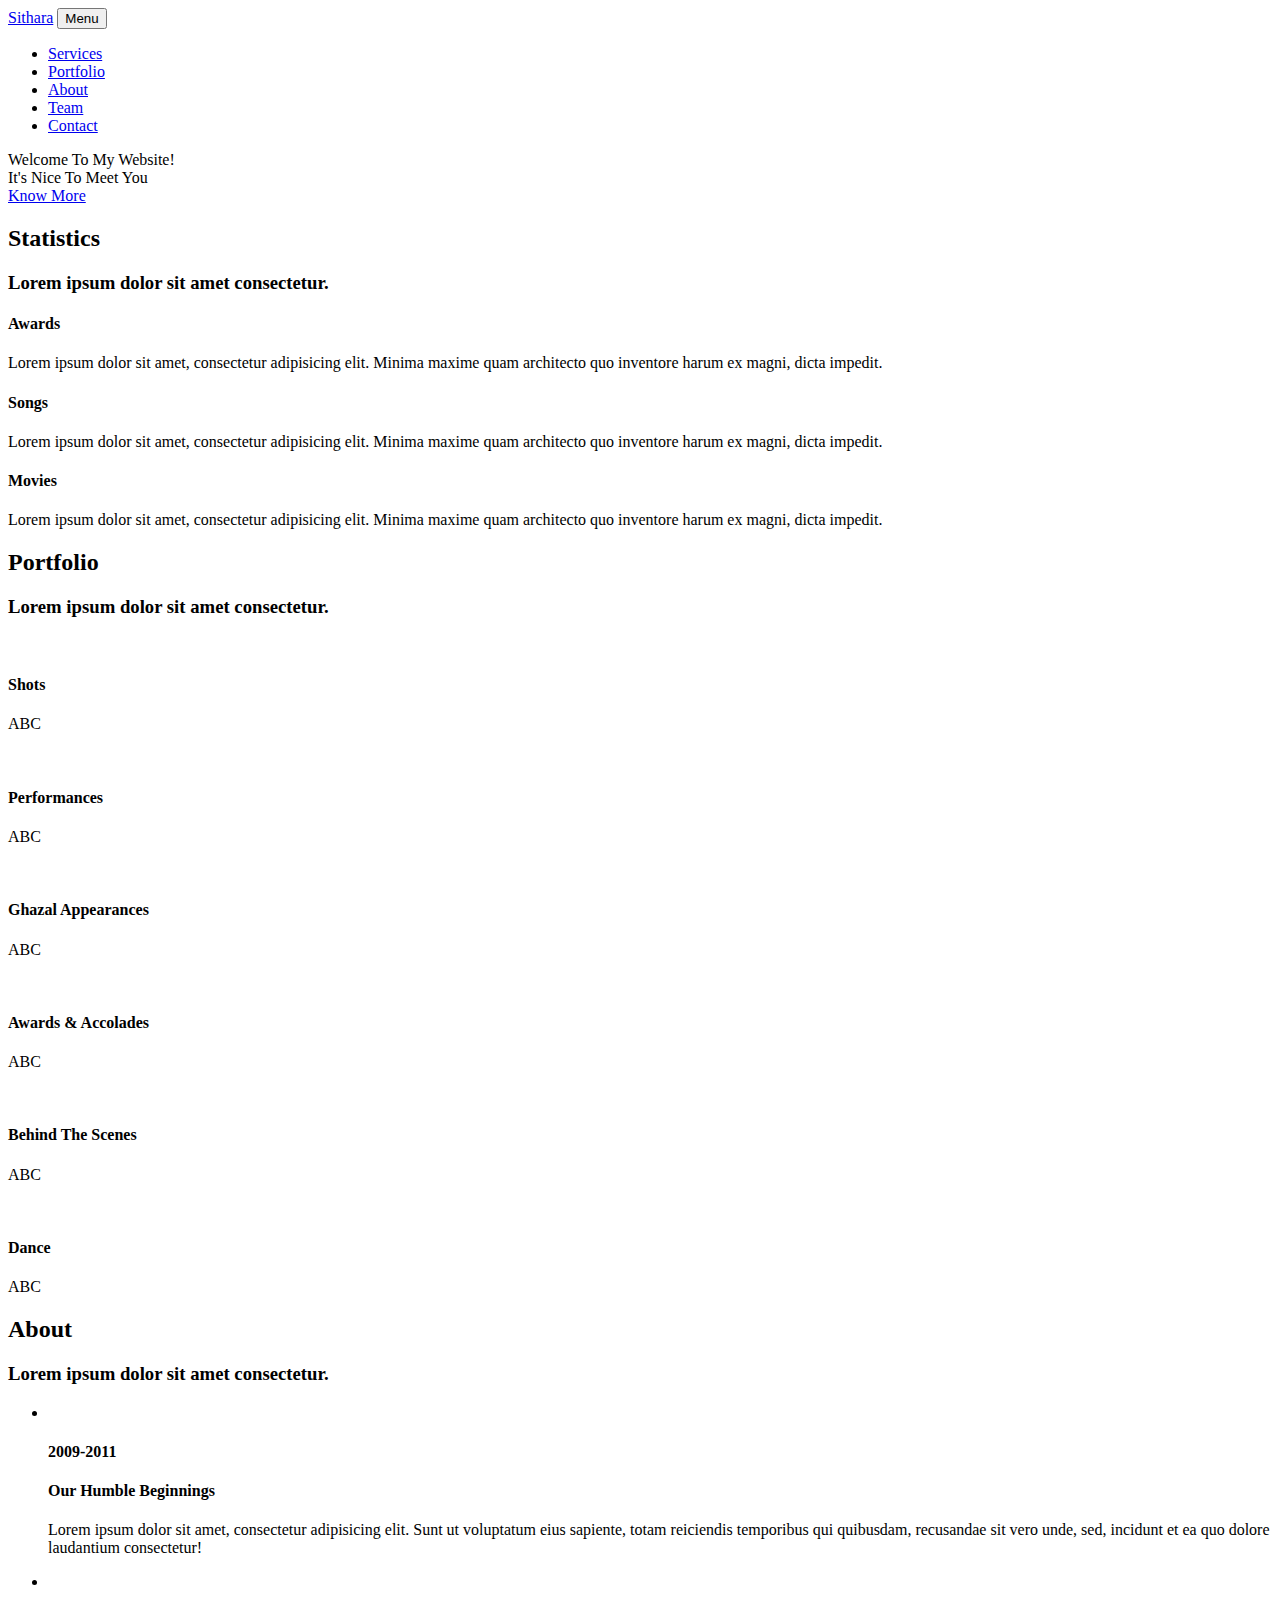
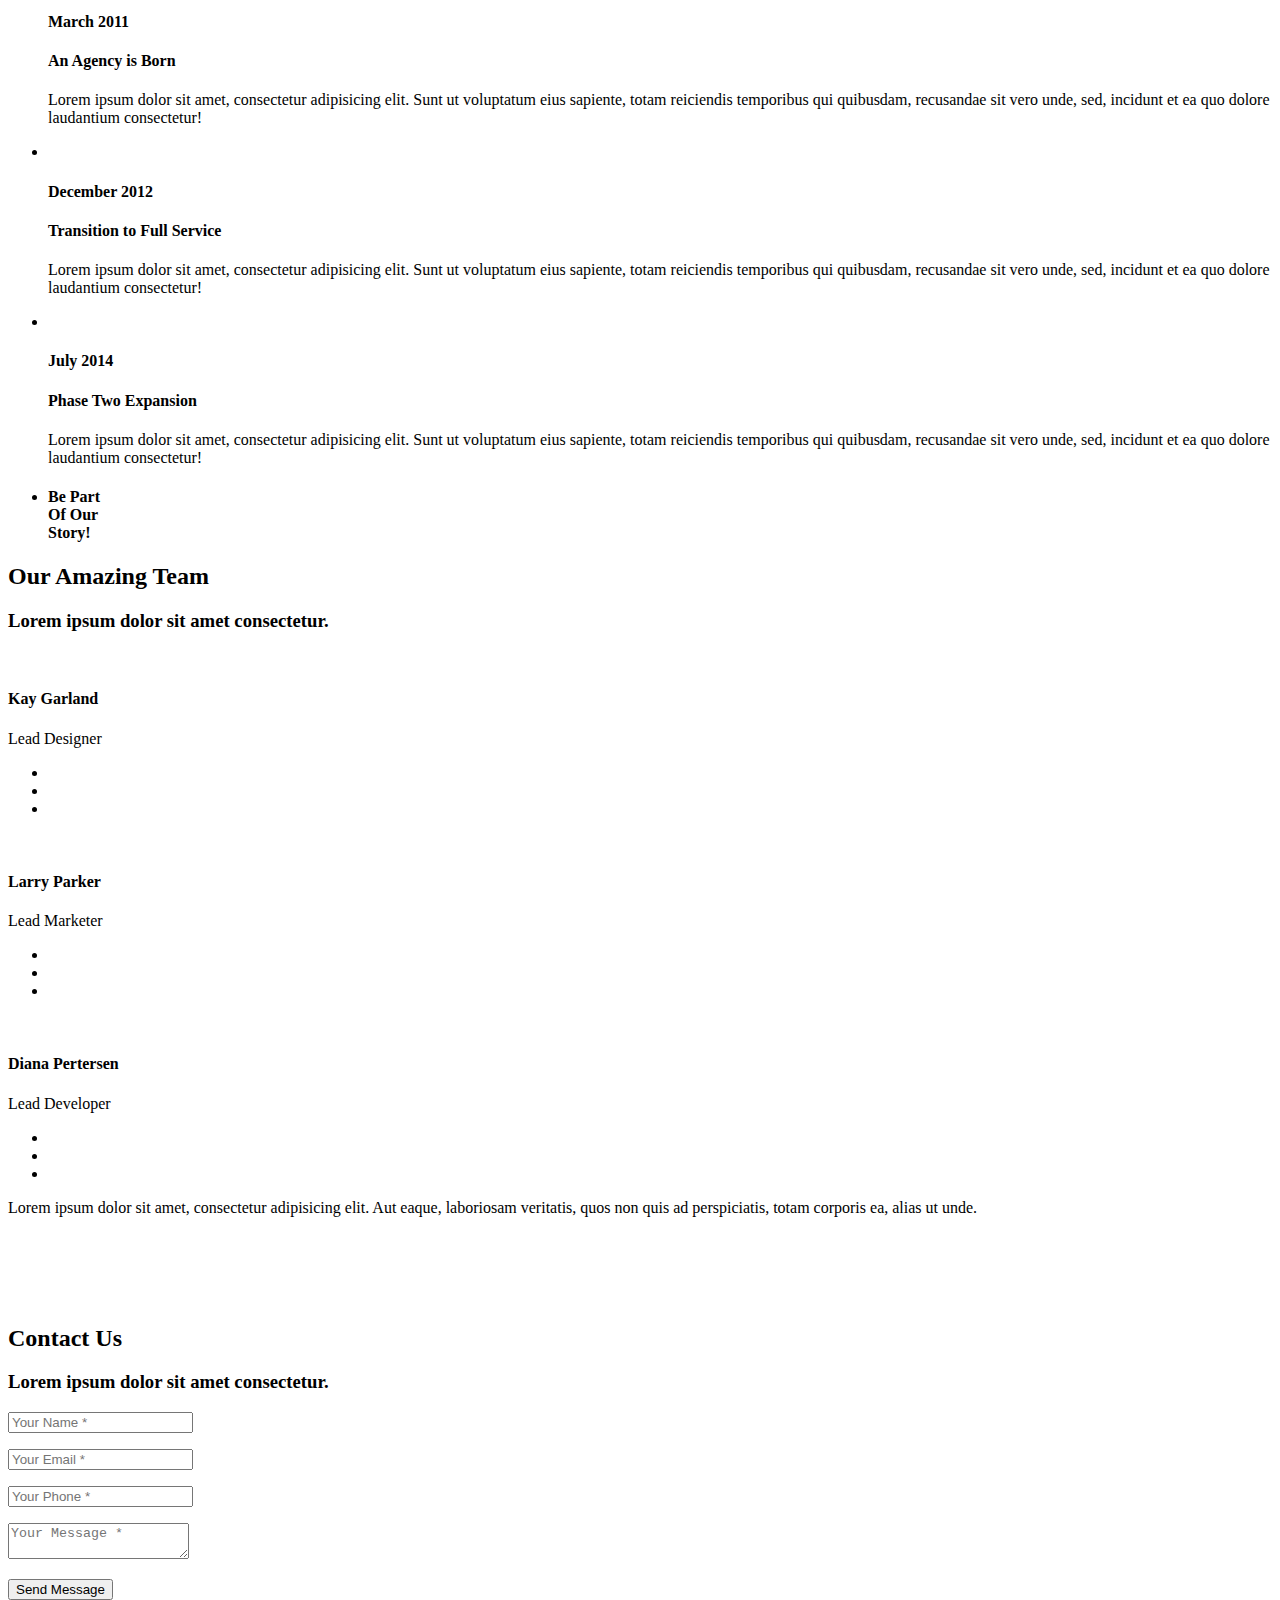
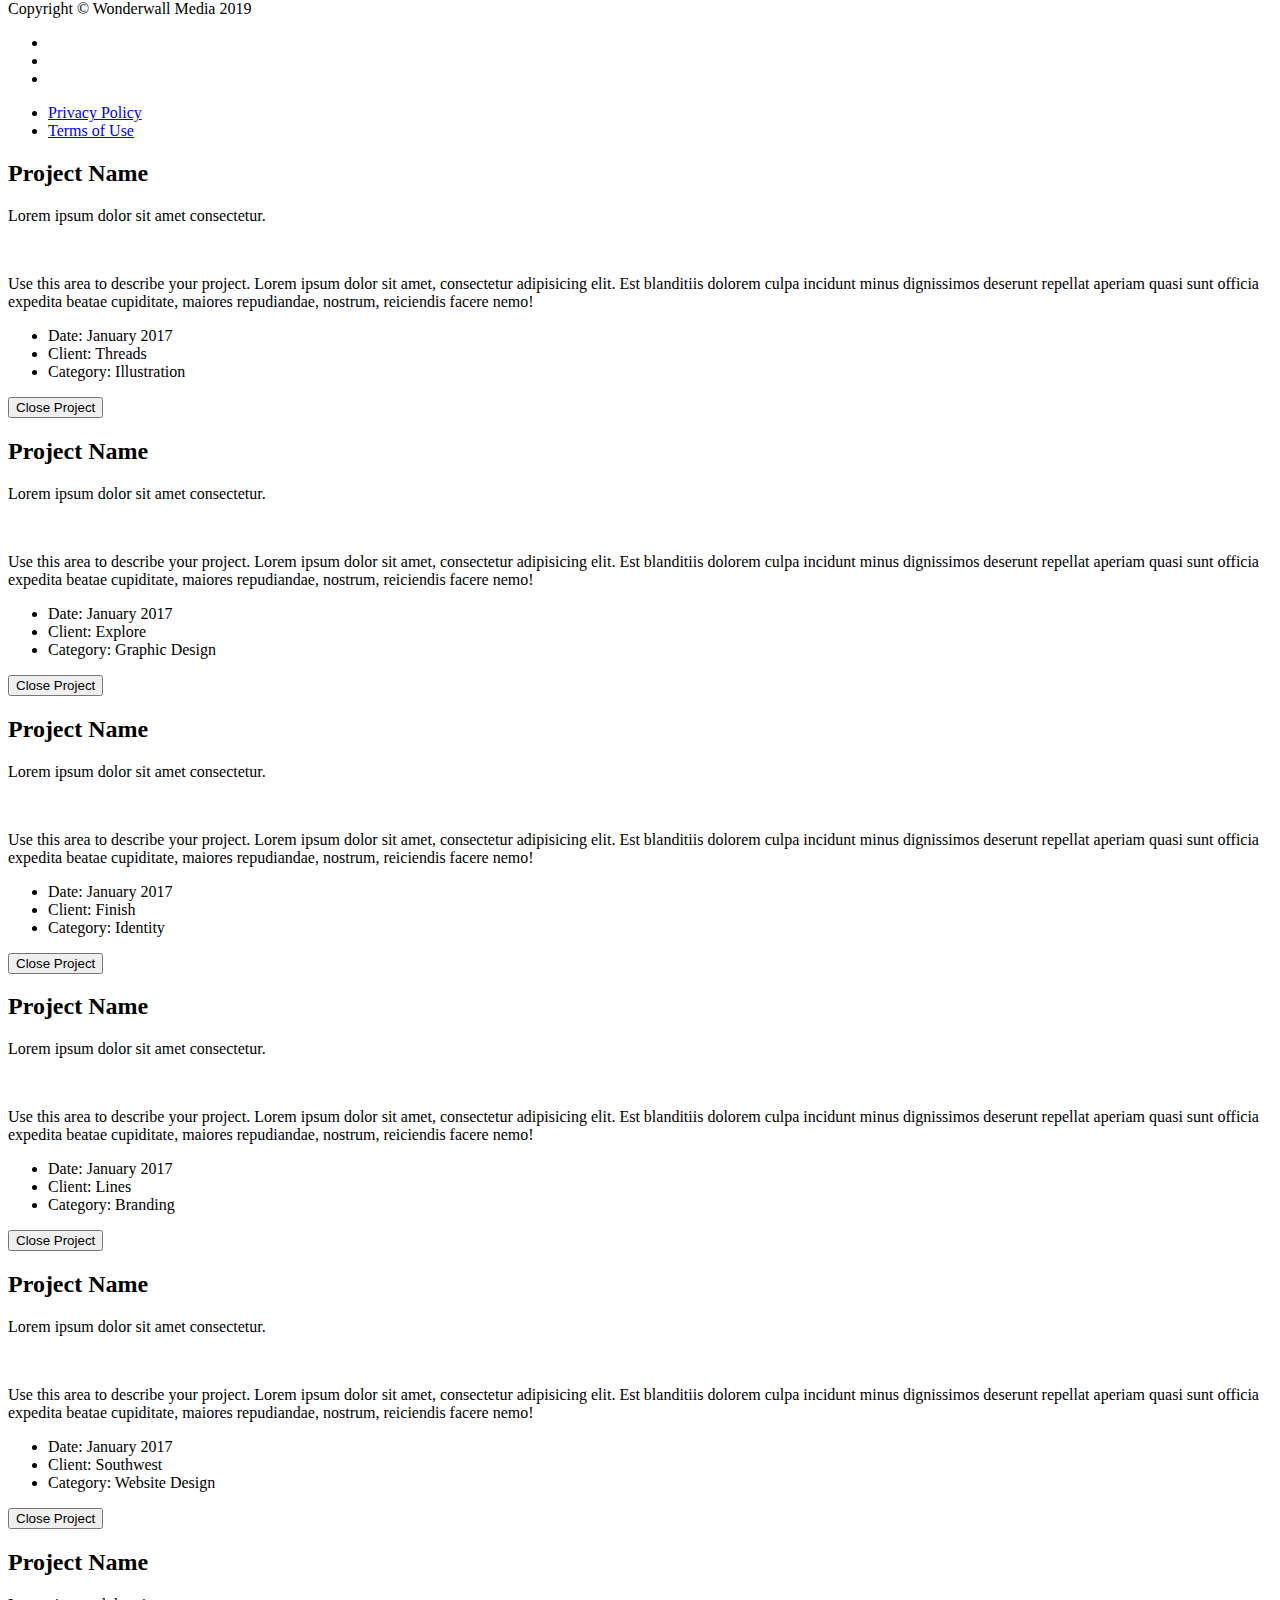
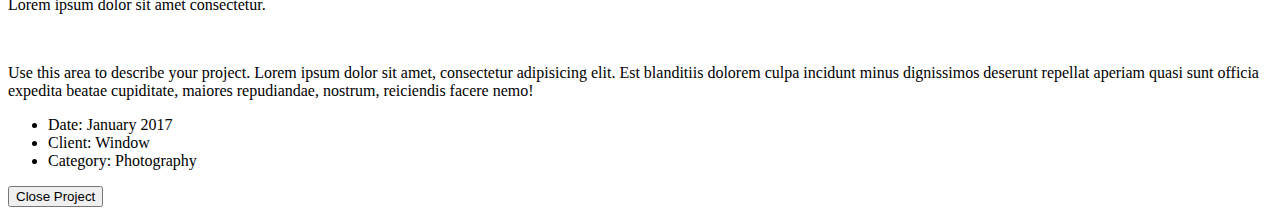
==== index.html @ 7cec8e90 "Add files via upload" ====
<!DOCTYPE html>
<html lang="en">

<head>

  <meta charset="utf-8">
  <meta name="viewport" content="width=device-width, initial-scale=1, shrink-to-fit=no">
  <meta name="description" content="">
  <meta name="author" content="">

  <title>Sithara Krishnakumar</title>

  <!-- Bootstrap core CSS -->
  <link href="vendor/bootstrap/css/bootstrap.min.css" rel="stylesheet">

  <!-- Custom fonts for this template -->
  <link href="vendor/fontawesome-free/css/all.min.css" rel="stylesheet" type="text/css">
  <link href="https://fonts.googleapis.com/css?family=Montserrat:400,700" rel="stylesheet" type="text/css">
  <link href='https://fonts.googleapis.com/css?family=Kaushan+Script' rel='stylesheet' type='text/css'>
  <link href='https://fonts.googleapis.com/css?family=Droid+Serif:400,700,400italic,700italic' rel='stylesheet' type='text/css'>
  <link href='https://fonts.googleapis.com/css?family=Roboto+Slab:400,100,300,700' rel='stylesheet' type='text/css'>

  <!-- Custom styles for this template -->
  <link href="css/agency.min.css" rel="stylesheet">

</head>

<body id="page-top">

  <!-- Navigation -->
  <nav class="navbar navbar-expand-lg navbar-dark fixed-top" id="mainNav">
    <div class="container">
      <a class="navbar-brand js-scroll-trigger" href="#page-top">Sithara</a>
      <button class="navbar-toggler navbar-toggler-right" type="button" data-toggle="collapse" data-target="#navbarResponsive" aria-controls="navbarResponsive" aria-expanded="false" aria-label="Toggle navigation">
        Menu
        <i class="fas fa-bars"></i>
      </button>
      <div class="collapse navbar-collapse" id="navbarResponsive">
        <ul class="navbar-nav text-uppercase ml-auto">
          <li class="nav-item">
            <a class="nav-link js-scroll-trigger" href="#services">Services</a>
          </li>
          <li class="nav-item">
            <a class="nav-link js-scroll-trigger" href="#portfolio">Portfolio</a>
          </li>
          <li class="nav-item">
            <a class="nav-link js-scroll-trigger" href="#about">About</a>
          </li>
          <li class="nav-item">
            <a class="nav-link js-scroll-trigger" href="#team">Team</a>
          </li>
          <li class="nav-item">
            <a class="nav-link js-scroll-trigger" href="#contact">Contact</a>
          </li>
        </ul>
      </div>
    </div>
  </nav>

  <!-- Header -->
  <header class="masthead">
    <div class="container">
      <div class="intro-text">
        <div class="intro-lead-in">Welcome To My Website!</div>
        <div class="intro-heading text-uppercase">It's Nice To Meet You</div>
        <a class="btn btn-primary btn-xl text-uppercase js-scroll-trigger" href="#services">Know More</a>
      </div>
    </div>
  </header>

  <!-- Services -->
  <section class="page-section" id="services">
    <div class="container">
      <div class="row">
        <div class="col-lg-12 text-center">
          <h2 class="section-heading text-uppercase">Statistics</h2>
          <h3 class="section-subheading text-muted">Lorem ipsum dolor sit amet consectetur.</h3>
        </div>
      </div>
      <div class="row text-center">
        <div class="col-md-4">
          <span class="fa-stack fa-4x">
            <i class="fas fa-circle fa-stack-2x text-primary"></i>
            <i class="fas fa-shopping-cart fa-stack-1x fa-inverse"></i>
          </span>
          <h4 class="service-heading">Awards</h4>
          <p class="text-muted">Lorem ipsum dolor sit amet, consectetur adipisicing elit. Minima maxime quam architecto quo inventore harum ex magni, dicta impedit.</p>
        </div>
        <div class="col-md-4">
          <span class="fa-stack fa-4x">
            <i class="fas fa-circle fa-stack-2x text-primary"></i>
            <i class="fas fa-laptop fa-stack-1x fa-inverse"></i>
          </span>
          <h4 class="service-heading">Songs</h4>
          <p class="text-muted">Lorem ipsum dolor sit amet, consectetur adipisicing elit. Minima maxime quam architecto quo inventore harum ex magni, dicta impedit.</p>
        </div>
        <div class="col-md-4">
          <span class="fa-stack fa-4x">
            <i class="fas fa-circle fa-stack-2x text-primary"></i>
            <i class="fas fa-lock fa-stack-1x fa-inverse"></i>
          </span>
          <h4 class="service-heading">Movies</h4>
          <p class="text-muted">Lorem ipsum dolor sit amet, consectetur adipisicing elit. Minima maxime quam architecto quo inventore harum ex magni, dicta impedit.</p>
        </div>
      </div>
    </div>
  </section>

  <!-- Portfolio Grid -->
  <section class="bg-light page-section" id="portfolio">
    <div class="container">
      <div class="row">
        <div class="col-lg-12 text-center">
          <h2 class="section-heading text-uppercase">Portfolio</h2>
          <h3 class="section-subheading text-muted">Lorem ipsum dolor sit amet consectetur.</h3>
        </div>
      </div>
      <div class="row">
        <div class="col-md-4 col-sm-6 portfolio-item">
          <a class="portfolio-link" data-toggle="modal" href="#portfolioModal1">
            <div class="portfolio-hover">
              <div class="portfolio-hover-content">
                <i class="fas fa-plus fa-3x"></i>
              </div>
            </div>
            <img class="img-fluid" src="img/portfolio/01-thumbnail.jpg" alt="">
          </a>
          <div class="portfolio-caption">
            <h4>Shots</h4>
            <p class="text-muted">ABC</p>
          </div>
        </div>
        <div class="col-md-4 col-sm-6 portfolio-item">
          <a class="portfolio-link" data-toggle="modal" href="#portfolioModal2">
            <div class="portfolio-hover">
              <div class="portfolio-hover-content">
                <i class="fas fa-plus fa-3x"></i>
              </div>
            </div>
            <img class="img-fluid" src="img/portfolio/02-thumbnail.jpg" alt="">
          </a>
          <div class="portfolio-caption">
            <h4>Performances</h4>
            <p class="text-muted">ABC</p>
          </div>
        </div>
        <div class="col-md-4 col-sm-6 portfolio-item">
          <a class="portfolio-link" data-toggle="modal" href="#portfolioModal3">
            <div class="portfolio-hover">
              <div class="portfolio-hover-content">
                <i class="fas fa-plus fa-3x"></i>
              </div>
            </div>
            <img class="img-fluid" src="img/portfolio/03-thumbnail.jpg" alt="">
          </a>
          <div class="portfolio-caption">
            <h4>Ghazal Appearances</h4>
            <p class="text-muted">ABC</p>
          </div>
        </div>
        <div class="col-md-4 col-sm-6 portfolio-item">
          <a class="portfolio-link" data-toggle="modal" href="#portfolioModal4">
            <div class="portfolio-hover">
              <div class="portfolio-hover-content">
                <i class="fas fa-plus fa-3x"></i>
              </div>
            </div>
            <img class="img-fluid" src="img/portfolio/04-thumbnail.jpg" alt="">
          </a>
          <div class="portfolio-caption">
            <h4>Awards & Accolades</h4>
            <p class="text-muted">ABC</p>
          </div>
        </div>
        <div class="col-md-4 col-sm-6 portfolio-item">
          <a class="portfolio-link" data-toggle="modal" href="#portfolioModal5">
            <div class="portfolio-hover">
              <div class="portfolio-hover-content">
                <i class="fas fa-plus fa-3x"></i>
              </div>
            </div>
            <img class="img-fluid" src="img/portfolio/05-thumbnail.jpg" alt="">
          </a>
          <div class="portfolio-caption">
            <h4>Behind The Scenes</h4>
            <p class="text-muted">ABC</p>
          </div>
        </div>
        <div class="col-md-4 col-sm-6 portfolio-item">
          <a class="portfolio-link" data-toggle="modal" href="#portfolioModal6">
            <div class="portfolio-hover">
              <div class="portfolio-hover-content">
                <i class="fas fa-plus fa-3x"></i>
              </div>
            </div>
            <img class="img-fluid" src="img/portfolio/06-thumbnail.jpg" alt="">
          </a>
          <div class="portfolio-caption">
            <h4>Dance</h4>
            <p class="text-muted">ABC</p>
          </div>
        </div>
      </div>
    </div>
  </section>

  <!-- About -->
  <section class="page-section" id="about">
    <div class="container">
      <div class="row">
        <div class="col-lg-12 text-center">
          <h2 class="section-heading text-uppercase">About</h2>
          <h3 class="section-subheading text-muted">Lorem ipsum dolor sit amet consectetur.</h3>
        </div>
      </div>
      <div class="row">
        <div class="col-lg-12">
          <ul class="timeline">
            <li>
              <div class="timeline-image">
                <img class="rounded-circle img-fluid" src="img/about/1.jpg" alt="">
              </div>
              <div class="timeline-panel">
                <div class="timeline-heading">
                  <h4>2009-2011</h4>
                  <h4 class="subheading">Our Humble Beginnings</h4>
                </div>
                <div class="timeline-body">
                  <p class="text-muted">Lorem ipsum dolor sit amet, consectetur adipisicing elit. Sunt ut voluptatum eius sapiente, totam reiciendis temporibus qui quibusdam, recusandae sit vero unde, sed, incidunt et ea quo dolore laudantium consectetur!</p>
                </div>
              </div>
            </li>
            <li class="timeline-inverted">
              <div class="timeline-image">
                <img class="rounded-circle img-fluid" src="img/about/2.jpg" alt="">
              </div>
              <div class="timeline-panel">
                <div class="timeline-heading">
                  <h4>March 2011</h4>
                  <h4 class="subheading">An Agency is Born</h4>
                </div>
                <div class="timeline-body">
                  <p class="text-muted">Lorem ipsum dolor sit amet, consectetur adipisicing elit. Sunt ut voluptatum eius sapiente, totam reiciendis temporibus qui quibusdam, recusandae sit vero unde, sed, incidunt et ea quo dolore laudantium consectetur!</p>
                </div>
              </div>
            </li>
            <li>
              <div class="timeline-image">
                <img class="rounded-circle img-fluid" src="img/about/3.jpg" alt="">
              </div>
              <div class="timeline-panel">
                <div class="timeline-heading">
                  <h4>December 2012</h4>
                  <h4 class="subheading">Transition to Full Service</h4>
                </div>
                <div class="timeline-body">
                  <p class="text-muted">Lorem ipsum dolor sit amet, consectetur adipisicing elit. Sunt ut voluptatum eius sapiente, totam reiciendis temporibus qui quibusdam, recusandae sit vero unde, sed, incidunt et ea quo dolore laudantium consectetur!</p>
                </div>
              </div>
            </li>
            <li class="timeline-inverted">
              <div class="timeline-image">
                <img class="rounded-circle img-fluid" src="img/about/4.jpg" alt="">
              </div>
              <div class="timeline-panel">
                <div class="timeline-heading">
                  <h4>July 2014</h4>
                  <h4 class="subheading">Phase Two Expansion</h4>
                </div>
                <div class="timeline-body">
                  <p class="text-muted">Lorem ipsum dolor sit amet, consectetur adipisicing elit. Sunt ut voluptatum eius sapiente, totam reiciendis temporibus qui quibusdam, recusandae sit vero unde, sed, incidunt et ea quo dolore laudantium consectetur!</p>
                </div>
              </div>
            </li>
            <li class="timeline-inverted">
              <div class="timeline-image">
                <h4>Be Part
                  <br>Of Our
                  <br>Story!</h4>
              </div>
            </li>
          </ul>
        </div>
      </div>
    </div>
  </section>

  <!-- Team -->
  <section class="bg-light page-section" id="team">
    <div class="container">
      <div class="row">
        <div class="col-lg-12 text-center">
          <h2 class="section-heading text-uppercase">Our Amazing Team</h2>
          <h3 class="section-subheading text-muted">Lorem ipsum dolor sit amet consectetur.</h3>
        </div>
      </div>
      <div class="row">
        <div class="col-sm-4">
          <div class="team-member">
            <img class="mx-auto rounded-circle" src="img/team/1.jpg" alt="">
            <h4>Kay Garland</h4>
            <p class="text-muted">Lead Designer</p>
            <ul class="list-inline social-buttons">
              <li class="list-inline-item">
                <a href="#">
                  <i class="fab fa-twitter"></i>
                </a>
              </li>
              <li class="list-inline-item">
                <a href="#">
                  <i class="fab fa-facebook-f"></i>
                </a>
              </li>
              <li class="list-inline-item">
                <a href="#">
                  <i class="fab fa-linkedin-in"></i>
                </a>
              </li>
            </ul>
          </div>
        </div>
        <div class="col-sm-4">
          <div class="team-member">
            <img class="mx-auto rounded-circle" src="img/team/2.jpg" alt="">
            <h4>Larry Parker</h4>
            <p class="text-muted">Lead Marketer</p>
            <ul class="list-inline social-buttons">
              <li class="list-inline-item">
                <a href="#">
                  <i class="fab fa-twitter"></i>
                </a>
              </li>
              <li class="list-inline-item">
                <a href="#">
                  <i class="fab fa-facebook-f"></i>
                </a>
              </li>
              <li class="list-inline-item">
                <a href="#">
                  <i class="fab fa-linkedin-in"></i>
                </a>
              </li>
            </ul>
          </div>
        </div>
        <div class="col-sm-4">
          <div class="team-member">
            <img class="mx-auto rounded-circle" src="img/team/3.jpg" alt="">
            <h4>Diana Pertersen</h4>
            <p class="text-muted">Lead Developer</p>
            <ul class="list-inline social-buttons">
              <li class="list-inline-item">
                <a href="#">
                  <i class="fab fa-twitter"></i>
                </a>
              </li>
              <li class="list-inline-item">
                <a href="#">
                  <i class="fab fa-facebook-f"></i>
                </a>
              </li>
              <li class="list-inline-item">
                <a href="#">
                  <i class="fab fa-linkedin-in"></i>
                </a>
              </li>
            </ul>
          </div>
        </div>
      </div>
      <div class="row">
        <div class="col-lg-8 mx-auto text-center">
          <p class="large text-muted">Lorem ipsum dolor sit amet, consectetur adipisicing elit. Aut eaque, laboriosam veritatis, quos non quis ad perspiciatis, totam corporis ea, alias ut unde.</p>
        </div>
      </div>
    </div>
  </section>

  <!-- Clients -->
  <section class="py-5">
    <div class="container">
      <div class="row">
        <div class="col-md-3 col-sm-6">
          <a href="#">
            <img class="img-fluid d-block mx-auto" src="img/logos/envato.jpg" alt="">
          </a>
        </div>
        <div class="col-md-3 col-sm-6">
          <a href="#">
            <img class="img-fluid d-block mx-auto" src="img/logos/designmodo.jpg" alt="">
          </a>
        </div>
        <div class="col-md-3 col-sm-6">
          <a href="#">
            <img class="img-fluid d-block mx-auto" src="img/logos/themeforest.jpg" alt="">
          </a>
        </div>
        <div class="col-md-3 col-sm-6">
          <a href="#">
            <img class="img-fluid d-block mx-auto" src="img/logos/creative-market.jpg" alt="">
          </a>
        </div>
      </div>
    </div>
  </section>

  <!-- Contact -->
  <section class="page-section" id="contact">
    <div class="container">
      <div class="row">
        <div class="col-lg-12 text-center">
          <h2 class="section-heading text-uppercase">Contact Us</h2>
          <h3 class="section-subheading text-muted">Lorem ipsum dolor sit amet consectetur.</h3>
        </div>
      </div>
      <div class="row">
        <div class="col-lg-12">
          <form id="contactForm" name="sentMessage" novalidate="novalidate">
            <div class="row">
              <div class="col-md-6">
                <div class="form-group">
                  <input class="form-control" id="name" type="text" placeholder="Your Name *" required="required" data-validation-required-message="Please enter your name.">
                  <p class="help-block text-danger"></p>
                </div>
                <div class="form-group">
                  <input class="form-control" id="email" type="email" placeholder="Your Email *" required="required" data-validation-required-message="Please enter your email address.">
                  <p class="help-block text-danger"></p>
                </div>
                <div class="form-group">
                  <input class="form-control" id="phone" type="tel" placeholder="Your Phone *" required="required" data-validation-required-message="Please enter your phone number.">
                  <p class="help-block text-danger"></p>
                </div>
              </div>
              <div class="col-md-6">
                <div class="form-group">
                  <textarea class="form-control" id="message" placeholder="Your Message *" required="required" data-validation-required-message="Please enter a message."></textarea>
                  <p class="help-block text-danger"></p>
                </div>
              </div>
              <div class="clearfix"></div>
              <div class="col-lg-12 text-center">
                <div id="success"></div>
                <button id="sendMessageButton" class="btn btn-primary btn-xl text-uppercase" type="submit">Send Message</button>
              </div>
            </div>
          </form>
        </div>
      </div>
    </div>
  </section>

  <!-- Footer -->
  <footer class="footer">
    <div class="container">
      <div class="row align-items-center">
        <div class="col-md-4">
          <span class="copyright">Copyright &copy; Wonderwall Media 2019</span>
        </div>
        <div class="col-md-4">
          <ul class="list-inline social-buttons">
            <li class="list-inline-item">
              <a href="#">
                <i class="fab fa-twitter"></i>
              </a>
            </li>
            <li class="list-inline-item">
              <a href="#">
                <i class="fab fa-facebook-f"></i>
              </a>
            </li>
            <li class="list-inline-item">
              <a href="#">
                <i class="fab fa-linkedin-in"></i>
              </a>
            </li>
          </ul>
        </div>
        <div class="col-md-4">
          <ul class="list-inline quicklinks">
            <li class="list-inline-item">
              <a href="#">Privacy Policy</a>
            </li>
            <li class="list-inline-item">
              <a href="#">Terms of Use</a>
            </li>
          </ul>
        </div>
      </div>
    </div>
  </footer>

  <!-- Portfolio Modals -->

  <!-- Modal 1 -->
  <div class="portfolio-modal modal fade" id="portfolioModal1" tabindex="-1" role="dialog" aria-hidden="true">
    <div class="modal-dialog">
      <div class="modal-content">
        <div class="close-modal" data-dismiss="modal">
          <div class="lr">
            <div class="rl"></div>
          </div>
        </div>
        <div class="container">
          <div class="row">
            <div class="col-lg-8 mx-auto">
              <div class="modal-body">
                <!-- Project Details Go Here -->
                <h2 class="text-uppercase">Project Name</h2>
                <p class="item-intro text-muted">Lorem ipsum dolor sit amet consectetur.</p>
                <img class="img-fluid d-block mx-auto" src="img/portfolio/01-full.jpg" alt="">
                <p>Use this area to describe your project. Lorem ipsum dolor sit amet, consectetur adipisicing elit. Est blanditiis dolorem culpa incidunt minus dignissimos deserunt repellat aperiam quasi sunt officia expedita beatae cupiditate, maiores repudiandae, nostrum, reiciendis facere nemo!</p>
                <ul class="list-inline">
                  <li>Date: January 2017</li>
                  <li>Client: Threads</li>
                  <li>Category: Illustration</li>
                </ul>
                <button class="btn btn-primary" data-dismiss="modal" type="button">
                  <i class="fas fa-times"></i>
                  Close Project</button>
              </div>
            </div>
          </div>
        </div>
      </div>
    </div>
  </div>

  <!-- Modal 2 -->
  <div class="portfolio-modal modal fade" id="portfolioModal2" tabindex="-1" role="dialog" aria-hidden="true">
    <div class="modal-dialog">
      <div class="modal-content">
        <div class="close-modal" data-dismiss="modal">
          <div class="lr">
            <div class="rl"></div>
          </div>
        </div>
        <div class="container">
          <div class="row">
            <div class="col-lg-8 mx-auto">
              <div class="modal-body">
                <!-- Project Details Go Here -->
                <h2 class="text-uppercase">Project Name</h2>
                <p class="item-intro text-muted">Lorem ipsum dolor sit amet consectetur.</p>
                <img class="img-fluid d-block mx-auto" src="img/portfolio/02-full.jpg" alt="">
                <p>Use this area to describe your project. Lorem ipsum dolor sit amet, consectetur adipisicing elit. Est blanditiis dolorem culpa incidunt minus dignissimos deserunt repellat aperiam quasi sunt officia expedita beatae cupiditate, maiores repudiandae, nostrum, reiciendis facere nemo!</p>
                <ul class="list-inline">
                  <li>Date: January 2017</li>
                  <li>Client: Explore</li>
                  <li>Category: Graphic Design</li>
                </ul>
                <button class="btn btn-primary" data-dismiss="modal" type="button">
                  <i class="fas fa-times"></i>
                  Close Project</button>
              </div>
            </div>
          </div>
        </div>
      </div>
    </div>
  </div>

  <!-- Modal 3 -->
  <div class="portfolio-modal modal fade" id="portfolioModal3" tabindex="-1" role="dialog" aria-hidden="true">
    <div class="modal-dialog">
      <div class="modal-content">
        <div class="close-modal" data-dismiss="modal">
          <div class="lr">
            <div class="rl"></div>
          </div>
        </div>
        <div class="container">
          <div class="row">
            <div class="col-lg-8 mx-auto">
              <div class="modal-body">
                <!-- Project Details Go Here -->
                <h2 class="text-uppercase">Project Name</h2>
                <p class="item-intro text-muted">Lorem ipsum dolor sit amet consectetur.</p>
                <img class="img-fluid d-block mx-auto" src="img/portfolio/03-full.jpg" alt="">
                <p>Use this area to describe your project. Lorem ipsum dolor sit amet, consectetur adipisicing elit. Est blanditiis dolorem culpa incidunt minus dignissimos deserunt repellat aperiam quasi sunt officia expedita beatae cupiditate, maiores repudiandae, nostrum, reiciendis facere nemo!</p>
                <ul class="list-inline">
                  <li>Date: January 2017</li>
                  <li>Client: Finish</li>
                  <li>Category: Identity</li>
                </ul>
                <button class="btn btn-primary" data-dismiss="modal" type="button">
                  <i class="fas fa-times"></i>
                  Close Project</button>
              </div>
            </div>
          </div>
        </div>
      </div>
    </div>
  </div>

  <!-- Modal 4 -->
  <div class="portfolio-modal modal fade" id="portfolioModal4" tabindex="-1" role="dialog" aria-hidden="true">
    <div class="modal-dialog">
      <div class="modal-content">
        <div class="close-modal" data-dismiss="modal">
          <div class="lr">
            <div class="rl"></div>
          </div>
        </div>
        <div class="container">
          <div class="row">
            <div class="col-lg-8 mx-auto">
              <div class="modal-body">
                <!-- Project Details Go Here -->
                <h2 class="text-uppercase">Project Name</h2>
                <p class="item-intro text-muted">Lorem ipsum dolor sit amet consectetur.</p>
                <img class="img-fluid d-block mx-auto" src="img/portfolio/04-full.jpg" alt="">
                <p>Use this area to describe your project. Lorem ipsum dolor sit amet, consectetur adipisicing elit. Est blanditiis dolorem culpa incidunt minus dignissimos deserunt repellat aperiam quasi sunt officia expedita beatae cupiditate, maiores repudiandae, nostrum, reiciendis facere nemo!</p>
                <ul class="list-inline">
                  <li>Date: January 2017</li>
                  <li>Client: Lines</li>
                  <li>Category: Branding</li>
                </ul>
                <button class="btn btn-primary" data-dismiss="modal" type="button">
                  <i class="fas fa-times"></i>
                  Close Project</button>
              </div>
            </div>
          </div>
        </div>
      </div>
    </div>
  </div>

  <!-- Modal 5 -->
  <div class="portfolio-modal modal fade" id="portfolioModal5" tabindex="-1" role="dialog" aria-hidden="true">
    <div class="modal-dialog">
      <div class="modal-content">
        <div class="close-modal" data-dismiss="modal">
          <div class="lr">
            <div class="rl"></div>
          </div>
        </div>
        <div class="container">
          <div class="row">
            <div class="col-lg-8 mx-auto">
              <div class="modal-body">
                <!-- Project Details Go Here -->
                <h2 class="text-uppercase">Project Name</h2>
                <p class="item-intro text-muted">Lorem ipsum dolor sit amet consectetur.</p>
                <img class="img-fluid d-block mx-auto" src="img/portfolio/05-full.jpg" alt="">
                <p>Use this area to describe your project. Lorem ipsum dolor sit amet, consectetur adipisicing elit. Est blanditiis dolorem culpa incidunt minus dignissimos deserunt repellat aperiam quasi sunt officia expedita beatae cupiditate, maiores repudiandae, nostrum, reiciendis facere nemo!</p>
                <ul class="list-inline">
                  <li>Date: January 2017</li>
                  <li>Client: Southwest</li>
                  <li>Category: Website Design</li>
                </ul>
                <button class="btn btn-primary" data-dismiss="modal" type="button">
                  <i class="fas fa-times"></i>
                  Close Project</button>
              </div>
            </div>
          </div>
        </div>
      </div>
    </div>
  </div>

  <!-- Modal 6 -->
  <div class="portfolio-modal modal fade" id="portfolioModal6" tabindex="-1" role="dialog" aria-hidden="true">
    <div class="modal-dialog">
      <div class="modal-content">
        <div class="close-modal" data-dismiss="modal">
          <div class="lr">
            <div class="rl"></div>
          </div>
        </div>
        <div class="container">
          <div class="row">
            <div class="col-lg-8 mx-auto">
              <div class="modal-body">
                <!-- Project Details Go Here -->
                <h2 class="text-uppercase">Project Name</h2>
                <p class="item-intro text-muted">Lorem ipsum dolor sit amet consectetur.</p>
                <img class="img-fluid d-block mx-auto" src="img/portfolio/06-full.jpg" alt="">
                <p>Use this area to describe your project. Lorem ipsum dolor sit amet, consectetur adipisicing elit. Est blanditiis dolorem culpa incidunt minus dignissimos deserunt repellat aperiam quasi sunt officia expedita beatae cupiditate, maiores repudiandae, nostrum, reiciendis facere nemo!</p>
                <ul class="list-inline">
                  <li>Date: January 2017</li>
                  <li>Client: Window</li>
                  <li>Category: Photography</li>
                </ul>
                <button class="btn btn-primary" data-dismiss="modal" type="button">
                  <i class="fas fa-times"></i>
                  Close Project</button>
              </div>
            </div>
          </div>
        </div>
      </div>
    </div>
  </div>

  <!-- Bootstrap core JavaScript -->
  <script src="vendor/jquery/jquery.min.js"></script>
  <script src="vendor/bootstrap/js/bootstrap.bundle.min.js"></script>

  <!-- Plugin JavaScript -->
  <script src="vendor/jquery-easing/jquery.easing.min.js"></script>

  <!-- Contact form JavaScript -->
  <script src="js/jqBootstrapValidation.js"></script>
  <script src="js/contact_me.js"></script>

  <!-- Custom scripts for this template -->
  <script src="js/agency.min.js"></script>

</body>

</html>
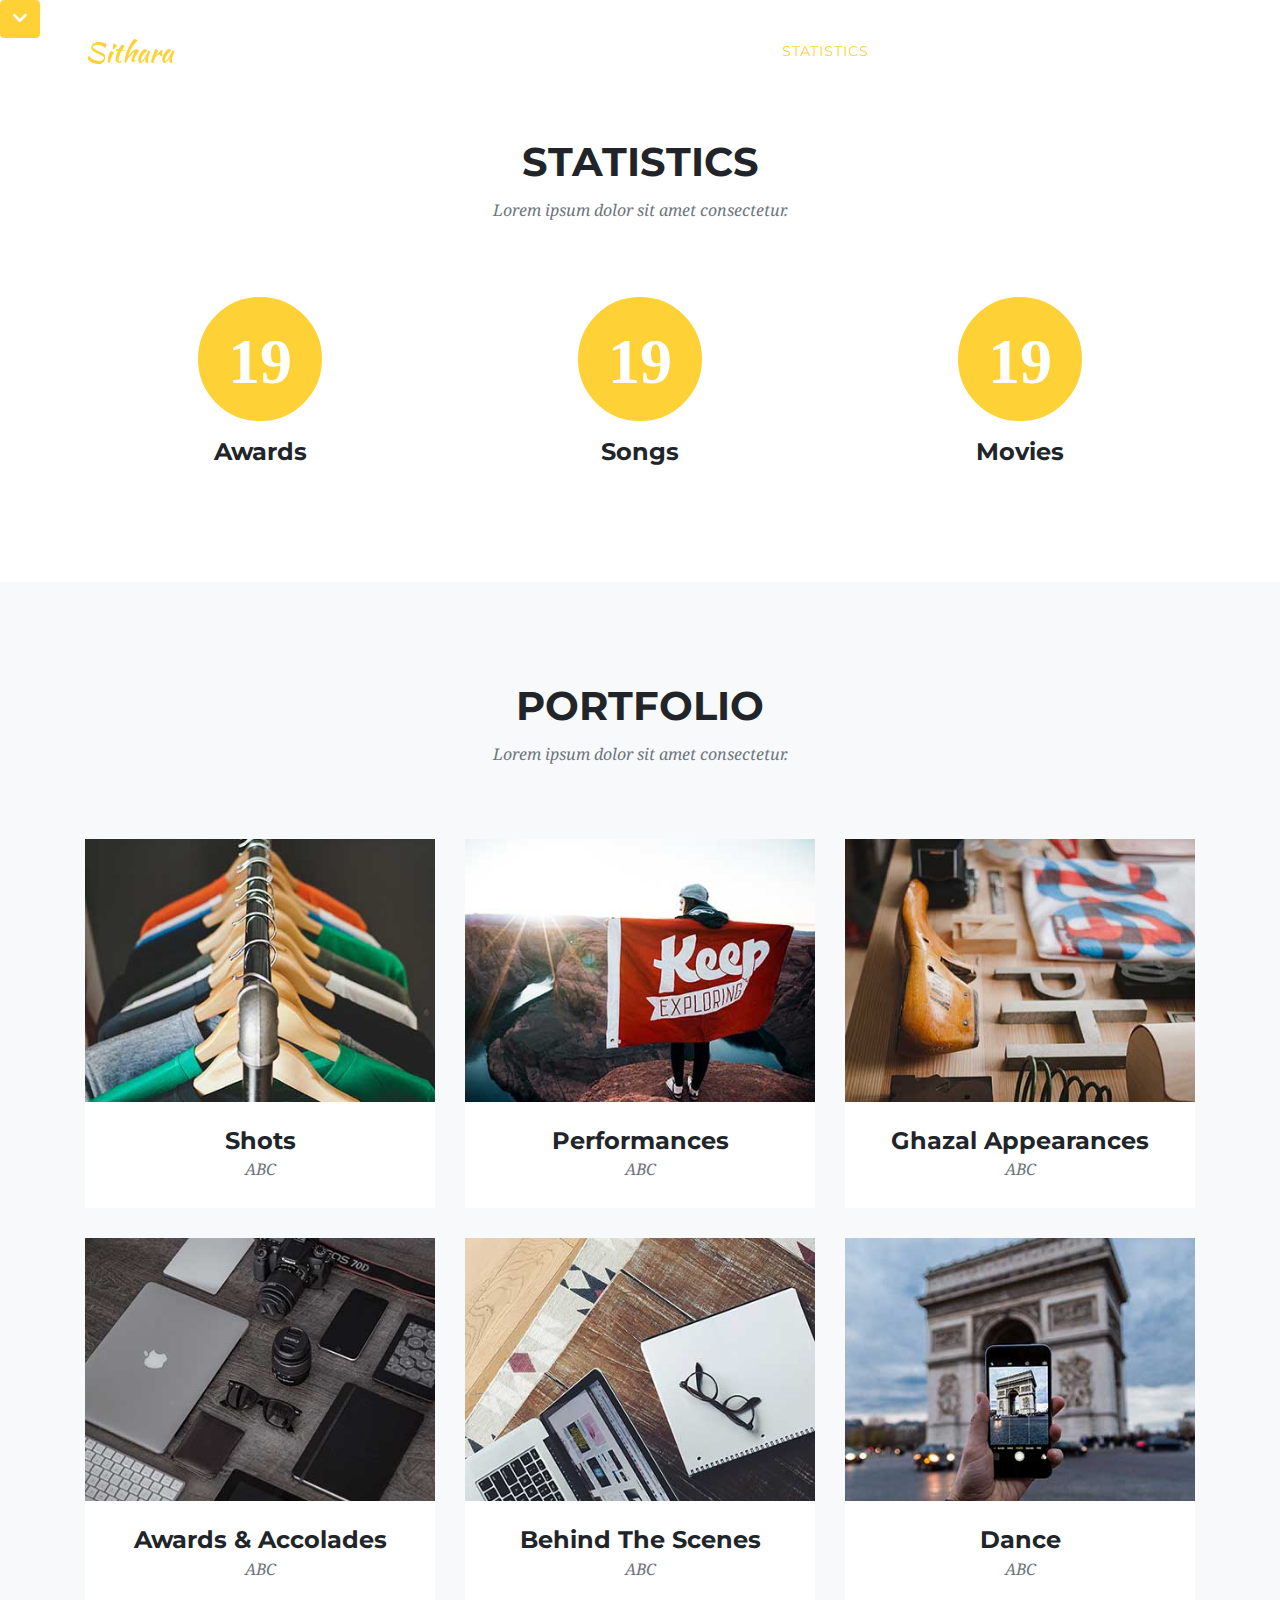
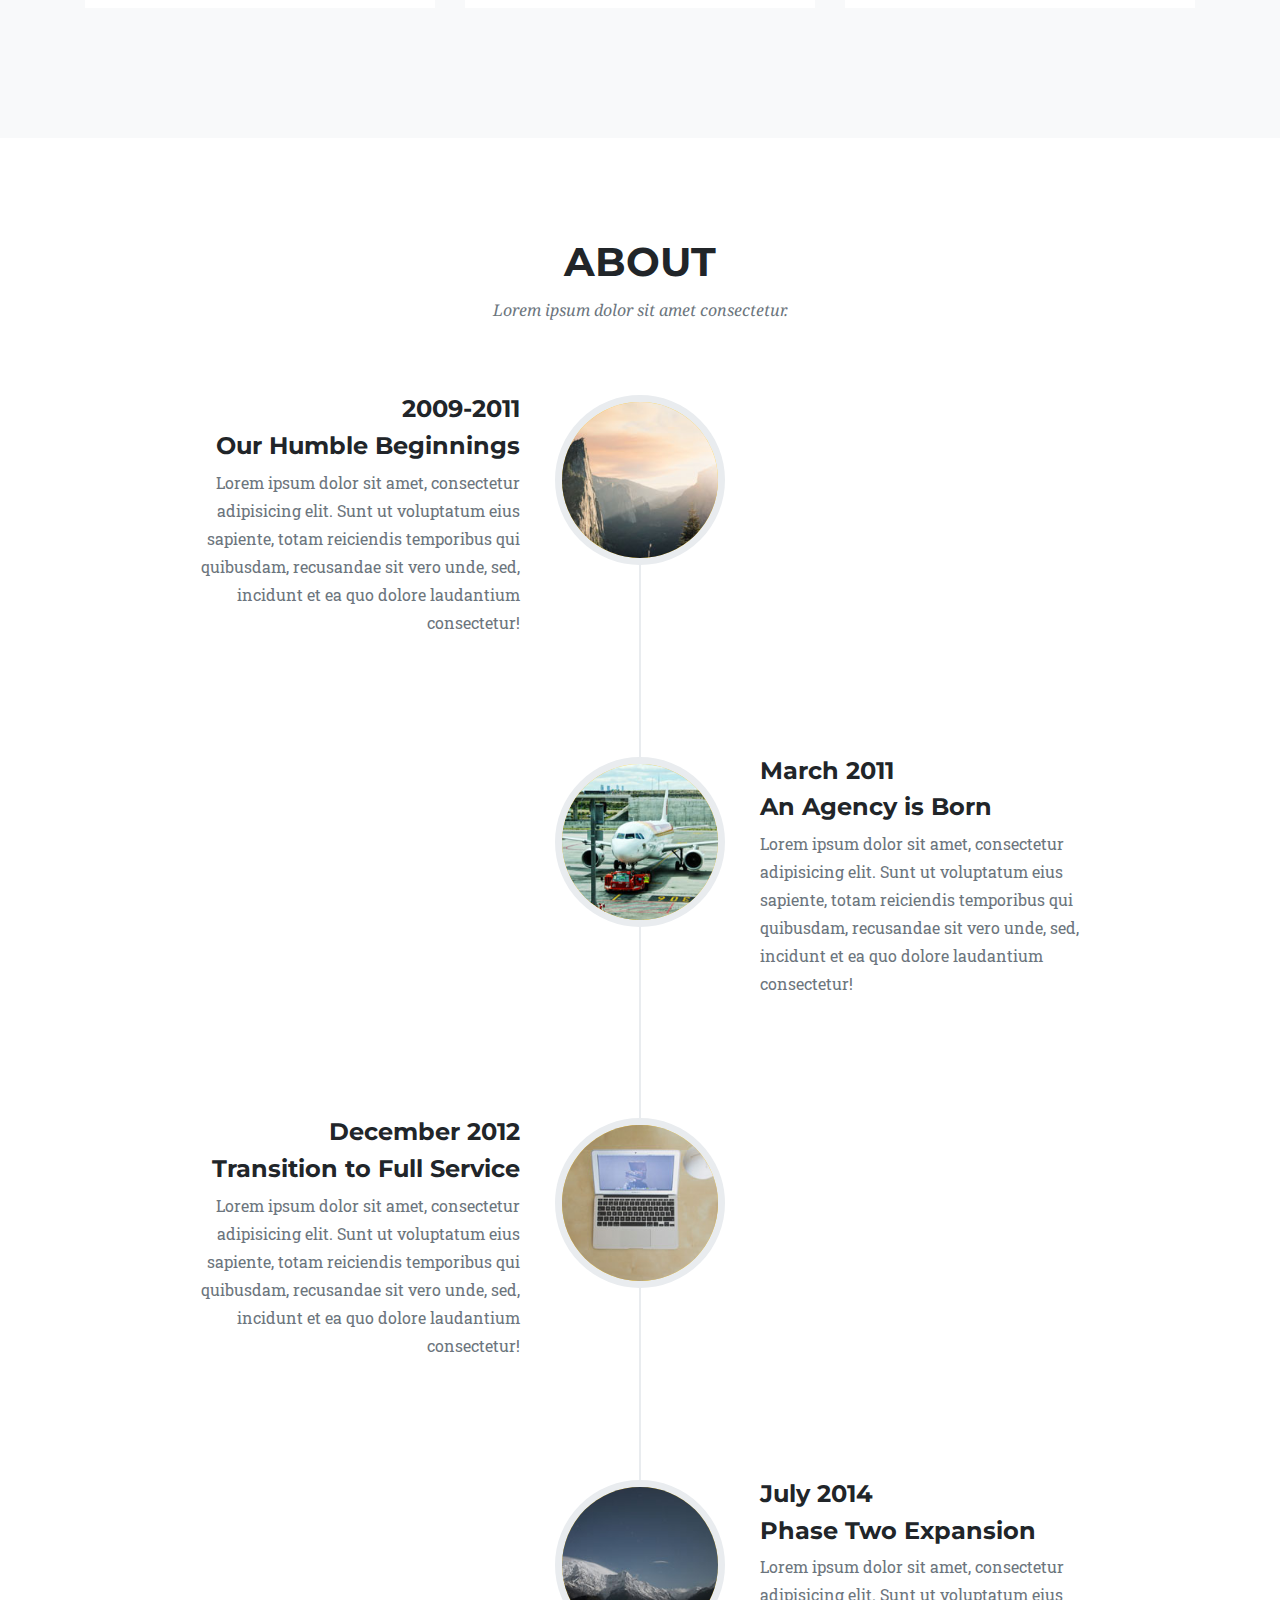
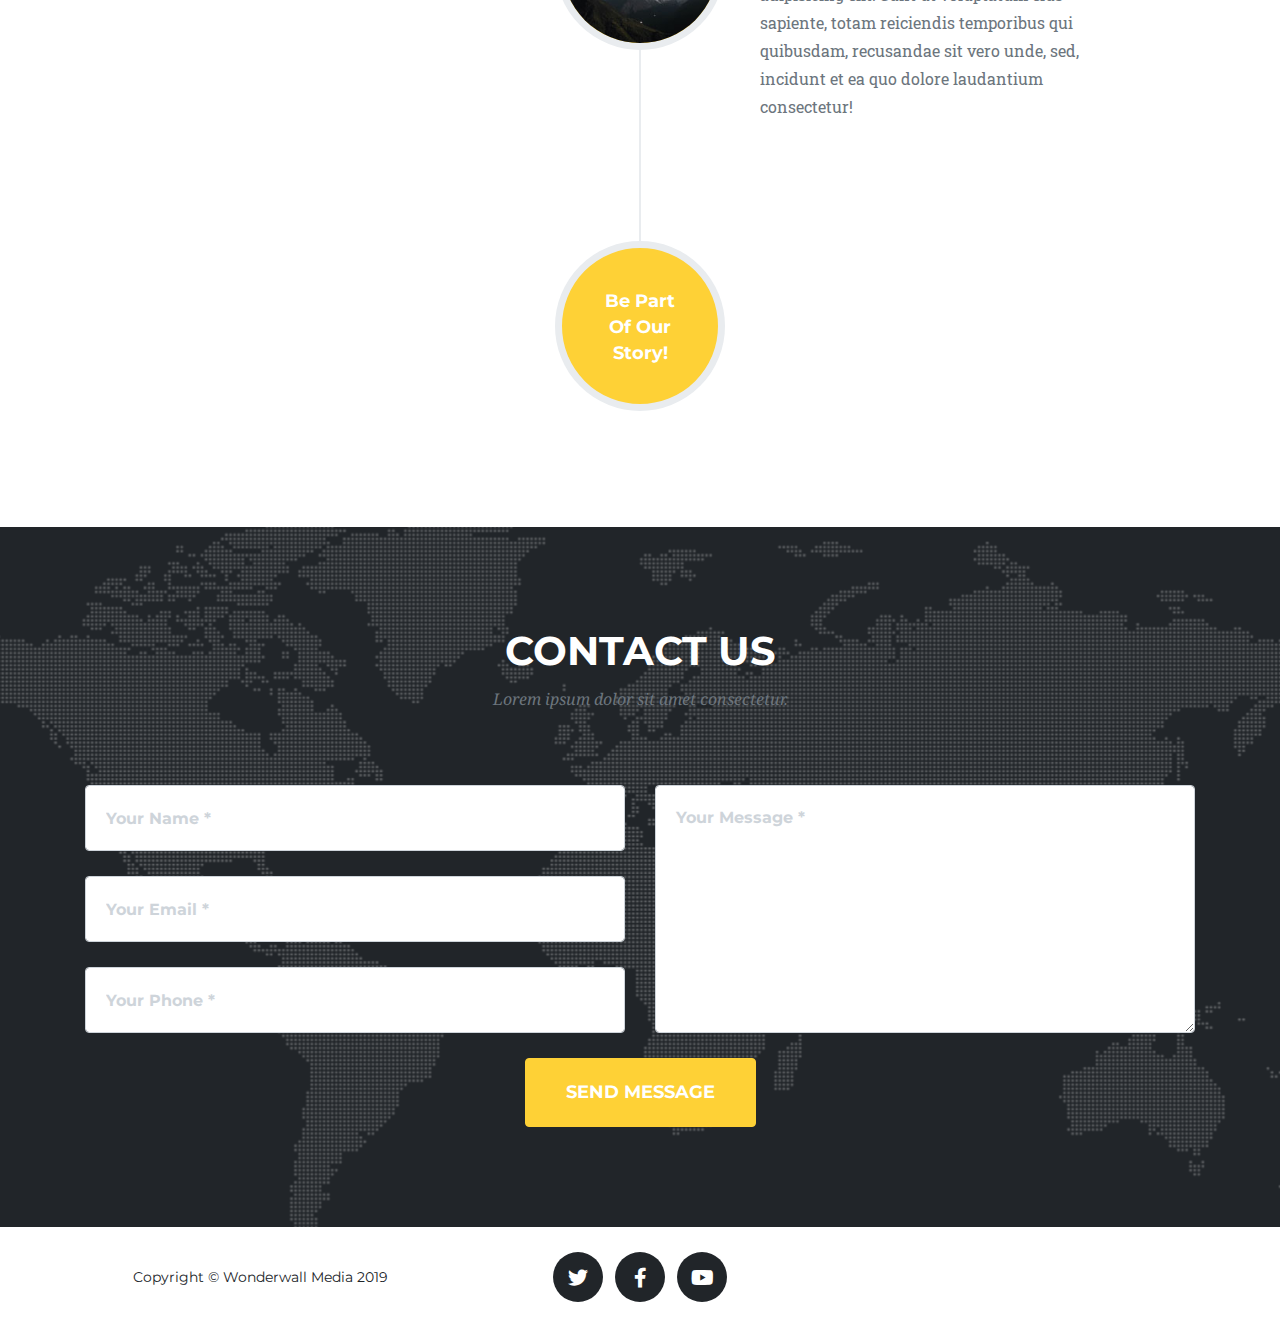
==== commit d41e97c3: "Add files via upload" ====
--- a/index.html
+++ b/index.html
@@ -8,7 +8,7 @@
   <meta name="description" content="">
   <meta name="author" content="">
 
-  <title>Sithara Krishnakumar</title>
+  <title>Sithara | Official Website</title>
 
   <!-- Bootstrap core CSS -->
   <link href="vendor/bootstrap/css/bootstrap.min.css" rel="stylesheet">
@@ -21,7 +21,7 @@
   <link href='https://fonts.googleapis.com/css?family=Roboto+Slab:400,100,300,700' rel='stylesheet' type='text/css'>
 
   <!-- Custom styles for this template -->
-  <link href="css/agency.min.css" rel="stylesheet">
+  <link href="css/agency.css" rel="stylesheet">
 
 </head>
 
@@ -38,7 +38,7 @@
       <div class="collapse navbar-collapse" id="navbarResponsive">
         <ul class="navbar-nav text-uppercase ml-auto">
           <li class="nav-item">
-            <a class="nav-link js-scroll-trigger" href="#services">Services</a>
+            <a class="nav-link js-scroll-trigger" href="#services">Statistics</a>
           </li>
           <li class="nav-item">
             <a class="nav-link js-scroll-trigger" href="#portfolio">Portfolio</a>
@@ -46,9 +46,9 @@
           <li class="nav-item">
             <a class="nav-link js-scroll-trigger" href="#about">About</a>
           </li>
-          <li class="nav-item">
+          <!-- <li class="nav-item">
             <a class="nav-link js-scroll-trigger" href="#team">Team</a>
-          </li>
+          </li> -->
           <li class="nav-item">
             <a class="nav-link js-scroll-trigger" href="#contact">Contact</a>
           </li>
@@ -58,7 +58,7 @@
   </nav>
 
   <!-- Header -->
-  <header class="masthead">
+  <!--<header class="masthead">
     <div class="container">
       <div class="intro-text">
         <div class="intro-lead-in">Welcome To My Website!</div>
@@ -66,7 +66,114 @@
         <a class="btn btn-primary btn-xl text-uppercase js-scroll-trigger" href="#services">Know More</a>
       </div>
     </div>
-  </header>
+  </header>-->
+  
+  <header>
+  <div id="carouselExampleIndicators" class="carousel slide" data-ride="carousel" data-interval="3000" data-pause="false">	  
+	<span class="down-button"><a class="btn btn-primary btn-xs text-uppercase js-scroll-trigger" href="#services"><i class="fas fa-chevron-down"></i></a>
+	</span>
+	<ol class="carousel-indicators">
+      <li data-target="#carouselExampleIndicators" data-slide-to="0" class="active"></li>
+      <li data-target="#carouselExampleIndicators" data-slide-to="1"></li>
+      <li data-target="#carouselExampleIndicators" data-slide-to="2"></li>
+      <li data-target="#carouselExampleIndicators" data-slide-to="3"></li>
+      <li data-target="#carouselExampleIndicators" data-slide-to="4"></li>
+      <li data-target="#carouselExampleIndicators" data-slide-to="5"></li>
+      <li data-target="#carouselExampleIndicators" data-slide-to="6"></li>
+      <li data-target="#carouselExampleIndicators" data-slide-to="7"></li>
+      <li data-target="#carouselExampleIndicators" data-slide-to="8"></li>
+      <li data-target="#carouselExampleIndicators" data-slide-to="9"></li>
+      <li data-target="#carouselExampleIndicators" data-slide-to="10"></li>
+    </ol>
+    <div class="carousel-inner" role="listbox">
+      <!-- Slide One - Set the background image for this slide in the line below -->
+      <div class="carousel-item active" style="background-image: url('./img/slide/p1.jpg')">
+        <div class="carousel-caption d-md-block">
+          <h3 class="display-4">First Slide</h3>
+          <p class="lead">This is a description for the first slide.</p>		  
+        </div>
+      </div>
+      <!-- Slide Two - Set the background image for this slide in the line below -->
+      <div class="carousel-item" style="background-image: url('./img/slide/p2.jpg')">
+        <div class="carousel-caption d-md-block">
+          <h3 class="display-4">Second Slide</h3>
+          <p class="lead">This is a description for the second slide.</p>		  
+        </div>
+      </div>
+      <!-- Slide Three - Set the background image for this slide in the line below -->
+      <div class="carousel-item" style="background-image: url('./img/slide/p3.jpg')">
+        <div class="carousel-caption d-md-block">
+          <h3 class="display-4">Third Slide</h3>
+          <p class="lead">This is a description for the third slide.</p>
+        </div>
+      </div>
+	  <!-- Slide Four - Set the background image for this slide in the line below -->
+      <div class="carousel-item" style="background-image: url('./img/slide/p4.jpg')">
+        <div class="carousel-caption d-md-block">
+          <h3 class="display-4">Fourth Slide</h3>
+          <p class="lead">This is a description for the fourth slide.</p>
+        </div>
+      </div>
+      <!-- Slide Five - Set the background image for this slide in the line below -->
+      <div class="carousel-item" style="background-image: url('./img/slide/p5.jpg')">
+        <div class="carousel-caption d-md-block">
+          <h3 class="display-4">Fifth Slide</h3>
+          <p class="lead">This is a description for the fifth slide.</p>
+        </div>
+      </div>
+      <!-- Slide Six - Set the background image for this slide in the line below -->
+      <div class="carousel-item" style="background-image: url('./img/slide/p6.jpg')">
+        <div class="carousel-caption d-md-block">
+          <h3 class="display-4">Sixth Slide</h3>
+          <p class="lead">This is a description for the sixth slide.</p>
+        </div>
+      </div>
+	  <!-- Slide Seven - Set the background image for this slide in the line below -->
+      <div class="carousel-item" style="background-image: url('./img/slide/p7.jpg')">
+        <div class="carousel-caption d-md-block">
+          <h3 class="display-4">Seventh Slide</h3>
+          <p class="lead">This is a description for the seventh slide.</p>
+        </div>
+      </div>
+      <!-- Slide Eight - Set the background image for this slide in the line below -->
+      <div class="carousel-item" style="background-image: url('./img/slide/p8.jpg')">
+        <div class="carousel-caption d-md-block">
+          <h3 class="display-4">Eighth Slide</h3>
+          <p class="lead">This is a description for the eighth slide.</p>
+        </div>
+      </div>
+      <!-- Slide Nine - Set the background image for this slide in the line below -->
+      <div class="carousel-item" style="background-image: url('./img/slide/p9.jpg')">
+        <div class="carousel-caption d-md-block">
+          <h3 class="display-4">Ninth Slide</h3>
+          <p class="lead">This is a description for the ninth slide.</p>
+        </div>
+      </div>
+	  <!-- Slide Ten - Set the background image for this slide in the line below -->
+      <div class="carousel-item" style="background-image: url('./img/slide/p10.jpg')">
+        <div class="carousel-caption d-md-block">
+          <h3 class="display-4">Tenth Slide</h3>
+          <p class="lead">This is a description for the tenth slide.</p>
+        </div>
+      </div>
+      <!-- Slide Eleven - Set the background image for this slide in the line below -->
+      <div class="carousel-item" style="background-image: url('./img/slide/p11.jpg')">
+        <div class="carousel-caption d-md-block">
+          <h3 class="display-4">Eleventh Slide</h3>
+          <p class="lead">This is a description for the eleventh slide.</p>
+        </div>
+      </div>
+    </div>
+    <a class="carousel-control-prev" href="#carouselExampleIndicators" role="button" data-slide="prev">
+          <span class="carousel-control-prev-icon" aria-hidden="true"></span>
+          <span class="sr-only">Previous</span>
+        </a>
+    <a class="carousel-control-next" href="#carouselExampleIndicators" role="button" data-slide="next">
+          <span class="carousel-control-next-icon" aria-hidden="true"></span>
+          <span class="sr-only">Next</span>
+        </a>
+  </div>
+</header>
 
   <!-- Services -->
   <section class="page-section" id="services">
@@ -81,26 +188,23 @@
         <div class="col-md-4">
           <span class="fa-stack fa-4x">
             <i class="fas fa-circle fa-stack-2x text-primary"></i>
-            <i class="fas fa-shopping-cart fa-stack-1x fa-inverse"></i>
+            <i class="fas fa-stack-1x fa-inverse">19</i>
           </span>
           <h4 class="service-heading">Awards</h4>
-          <p class="text-muted">Lorem ipsum dolor sit amet, consectetur adipisicing elit. Minima maxime quam architecto quo inventore harum ex magni, dicta impedit.</p>
         </div>
         <div class="col-md-4">
           <span class="fa-stack fa-4x">
             <i class="fas fa-circle fa-stack-2x text-primary"></i>
-            <i class="fas fa-laptop fa-stack-1x fa-inverse"></i>
+            <i class="fas fa-stack-1x fa-inverse">19</i>
           </span>
           <h4 class="service-heading">Songs</h4>
-          <p class="text-muted">Lorem ipsum dolor sit amet, consectetur adipisicing elit. Minima maxime quam architecto quo inventore harum ex magni, dicta impedit.</p>
         </div>
         <div class="col-md-4">
           <span class="fa-stack fa-4x">
             <i class="fas fa-circle fa-stack-2x text-primary"></i>
-            <i class="fas fa-lock fa-stack-1x fa-inverse"></i>
+            <i class="fas fa-stack-1x fa-inverse">19</i>
           </span>
           <h4 class="service-heading">Movies</h4>
-          <p class="text-muted">Lorem ipsum dolor sit amet, consectetur adipisicing elit. Minima maxime quam architecto quo inventore harum ex magni, dicta impedit.</p>
         </div>
       </div>
     </div>
@@ -285,7 +389,7 @@
     </div>
   </section>
 
-  <!-- Team -->
+  <!-- Team
   <section class="bg-light page-section" id="team">
     <div class="container">
       <div class="row">
@@ -374,9 +478,9 @@
         </div>
       </div>
     </div>
-  </section>
-
-  <!-- Clients -->
+  </section> -->
+
+  <!-- Clients
   <section class="py-5">
     <div class="container">
       <div class="row">
@@ -402,7 +506,7 @@
         </div>
       </div>
     </div>
-  </section>
+  </section> -->
 
   <!-- Contact -->
   <section class="page-section" id="contact">
@@ -459,23 +563,23 @@
         <div class="col-md-4">
           <ul class="list-inline social-buttons">
             <li class="list-inline-item">
-              <a href="#">
+              <a href="https://twitter.com/SingerSithara" target="_blank">
                 <i class="fab fa-twitter"></i>
               </a>
             </li>
             <li class="list-inline-item">
-              <a href="#">
+              <a href="https://www.facebook.com/SingerSithara" target="_blank">
                 <i class="fab fa-facebook-f"></i>
               </a>
             </li>
             <li class="list-inline-item">
-              <a href="#">
-                <i class="fab fa-linkedin-in"></i>
+              <a href="https://www.youtube.com/user/SingerSithara/" target="_blank">
+                <i class="fab fa-youtube"></i>
               </a>
             </li>
           </ul>
         </div>
-        <div class="col-md-4">
+        <!--<div class="col-md-4">
           <ul class="list-inline quicklinks">
             <li class="list-inline-item">
               <a href="#">Privacy Policy</a>
@@ -484,7 +588,7 @@
               <a href="#">Terms of Use</a>
             </li>
           </ul>
-        </div>
+        </div>-->
       </div>
     </div>
   </footer>
--- a/vendor/fontawesome-free/css/all.min.css
+++ b/vendor/fontawesome-free/css/all.min.css
@@ -0,0 +1,5 @@
+/*!
+ * Font Awesome Free 5.10.2 by @fontawesome - https://fontawesome.com
+ * License - https://fontawesome.com/license/free (Icons: CC BY 4.0, Fonts: SIL OFL 1.1, Code: MIT License)
+ */
+.fa,.fab,.fad,.fal,.far,.fas{-moz-osx-font-smoothing:grayscale;-webkit-font-smoothing:antialiased;display:inline-block;font-style:normal;font-variant:normal;text-rendering:auto;line-height:1}.fa-lg{font-size:1.33333em;line-height:.75em;vertical-align:-.0667em}.fa-xs{font-size:.75em}.fa-sm{font-size:.875em}.fa-1x{font-size:1em}.fa-2x{font-size:2em}.fa-3x{font-size:3em}.fa-4x{font-size:4em}.fa-5x{font-size:5em}.fa-6x{font-size:6em}.fa-7x{font-size:7em}.fa-8x{font-size:8em}.fa-9x{font-size:9em}.fa-10x{font-size:10em}.fa-fw{text-align:center;width:1.25em}.fa-ul{list-style-type:none;margin-left:2.5em;padding-left:0}.fa-ul>li{position:relative}.fa-li{left:-2em;position:absolute;text-align:center;width:2em;line-height:inherit}.fa-border{border:.08em solid #eee;border-radius:.1em;padding:.2em .25em .15em}.fa-pull-left{float:left}.fa-pull-right{float:right}.fa.fa-pull-left,.fab.fa-pull-left,.fal.fa-pull-left,.far.fa-pull-left,.fas.fa-pull-left{margin-right:.3em}.fa.fa-pull-right,.fab.fa-pull-right,.fal.fa-pull-right,.far.fa-pull-right,.fas.fa-pull-right{margin-left:.3em}.fa-spin{-webkit-animation:fa-spin 2s linear infinite;animation:fa-spin 2s linear infinite}.fa-pulse{-webkit-animation:fa-spin 1s steps(8) infinite;animation:fa-spin 1s steps(8) infinite}@-webkit-keyframes fa-spin{0%{-webkit-transform:rotate(0deg);transform:rotate(0deg)}to{-webkit-transform:rotate(1turn);transform:rotate(1turn)}}@keyframes fa-spin{0%{-webkit-transform:rotate(0deg);transform:rotate(0deg)}to{-webkit-transform:rotate(1turn);transform:rotate(1turn)}}.fa-rotate-90{-ms-filter:"progid:DXImageTransform.Microsoft.BasicImage(rotation=1)";-webkit-transform:rotate(90deg);transform:rotate(90deg)}.fa-rotate-180{-ms-filter:"progid:DXImageTransform.Microsoft.BasicImage(rotation=2)";-webkit-transform:rotate(180deg);transform:rotate(180deg)}.fa-rotate-270{-ms-filter:"progid:DXImageTransform.Microsoft.BasicImage(rotation=3)";-webkit-transform:rotate(270deg);transform:rotate(270deg)}.fa-flip-horizontal{-ms-filter:"progid:DXImageTransform.Microsoft.BasicImage(rotation=0, mirror=1)";-webkit-transform:scaleX(-1);transform:scaleX(-1)}.fa-flip-vertical{-webkit-transform:scaleY(-1);transform:scaleY(-1)}.fa-flip-both,.fa-flip-horizontal.fa-flip-vertical,.fa-flip-vertical{-ms-filter:"progid:DXImageTransform.Microsoft.BasicImage(rotation=2, mirror=1)"}.fa-flip-both,.fa-flip-horizontal.fa-flip-vertical{-webkit-transform:scale(-1);transform:scale(-1)}:root .fa-flip-both,:root .fa-flip-horizontal,:root .fa-flip-vertical,:root .fa-rotate-90,:root .fa-rotate-180,:root .fa-rotate-270{-webkit-filter:none;filter:none}.fa-stack{display:inline-block;height:2em;line-height:2em;position:relative;vertical-align:middle;width:2.5em}.fa-stack-1x,.fa-stack-2x{left:0;position:absolute;text-align:center;width:100%}.fa-stack-1x{line-height:inherit}.fa-stack-2x{font-size:2em}.fa-inverse{color:#fff}.fa-500px:before{content:"\f26e"}.fa-accessible-icon:before{content:"\f368"}.fa-accusoft:before{content:"\f369"}.fa-acquisitions-incorporated:before{content:"\f6af"}.fa-ad:before{content:"\f641"}.fa-address-book:before{content:"\f2b9"}.fa-address-card:before{content:"\f2bb"}.fa-adjust:before{content:"\f042"}.fa-adn:before{content:"\f170"}.fa-adobe:before{content:"\f778"}.fa-adversal:before{content:"\f36a"}.fa-affiliatetheme:before{content:"\f36b"}.fa-air-freshener:before{content:"\f5d0"}.fa-airbnb:before{content:"\f834"}.fa-algolia:before{content:"\f36c"}.fa-align-center:before{content:"\f037"}.fa-align-justify:before{content:"\f039"}.fa-align-left:before{content:"\f036"}.fa-align-right:before{content:"\f038"}.fa-alipay:before{content:"\f642"}.fa-allergies:before{content:"\f461"}.fa-amazon:before{content:"\f270"}.fa-amazon-pay:before{content:"\f42c"}.fa-ambulance:before{content:"\f0f9"}.fa-american-sign-language-interpreting:before{content:"\f2a3"}.fa-amilia:before{content:"\f36d"}.fa-anchor:before{content:"\f13d"}.fa-android:before{content:"\f17b"}.fa-angellist:before{content:"\f209"}.fa-angle-double-down:before{content:"\f103"}.fa-angle-double-left:before{content:"\f100"}.fa-angle-double-right:before{content:"\f101"}.fa-angle-double-up:before{content:"\f102"}.fa-angle-down:before{content:"\f107"}.fa-angle-left:before{content:"\f104"}.fa-angle-right:before{content:"\f105"}.fa-angle-up:before{content:"\f106"}.fa-angry:before{content:"\f556"}.fa-angrycreative:before{content:"\f36e"}.fa-angular:before{content:"\f420"}.fa-ankh:before{content:"\f644"}.fa-app-store:before{content:"\f36f"}.fa-app-store-ios:before{content:"\f370"}.fa-apper:before{content:"\f371"}.fa-apple:before{content:"\f179"}.fa-apple-alt:before{content:"\f5d1"}.fa-apple-pay:before{content:"\f415"}.fa-archive:before{content:"\f187"}.fa-archway:before{content:"\f557"}.fa-arrow-alt-circle-down:before{content:"\f358"}.fa-arrow-alt-circle-left:before{content:"\f359"}.fa-arrow-alt-circle-right:before{content:"\f35a"}.fa-arrow-alt-circle-up:before{content:"\f35b"}.fa-arrow-circle-down:before{content:"\f0ab"}.fa-arrow-circle-left:before{content:"\f0a8"}.fa-arrow-circle-right:before{content:"\f0a9"}.fa-arrow-circle-up:before{content:"\f0aa"}.fa-arrow-down:before{content:"\f063"}.fa-arrow-left:before{content:"\f060"}.fa-arrow-right:before{content:"\f061"}.fa-arrow-up:before{content:"\f062"}.fa-arrows-alt:before{content:"\f0b2"}.fa-arrows-alt-h:before{content:"\f337"}.fa-arrows-alt-v:before{content:"\f338"}.fa-artstation:before{content:"\f77a"}.fa-assistive-listening-systems:before{content:"\f2a2"}.fa-asterisk:before{content:"\f069"}.fa-asymmetrik:before{content:"\f372"}.fa-at:before{content:"\f1fa"}.fa-atlas:before{content:"\f558"}.fa-atlassian:before{content:"\f77b"}.fa-atom:before{content:"\f5d2"}.fa-audible:before{content:"\f373"}.fa-audio-description:before{content:"\f29e"}.fa-autoprefixer:before{content:"\f41c"}.fa-avianex:before{content:"\f374"}.fa-aviato:before{content:"\f421"}.fa-award:before{content:"\f559"}.fa-aws:before{content:"\f375"}.fa-baby:before{content:"\f77c"}.fa-baby-carriage:before{content:"\f77d"}.fa-backspace:before{content:"\f55a"}.fa-backward:before{content:"\f04a"}.fa-bacon:before{content:"\f7e5"}.fa-balance-scale:before{content:"\f24e"}.fa-balance-scale-left:before{content:"\f515"}.fa-balance-scale-right:before{content:"\f516"}.fa-ban:before{content:"\f05e"}.fa-band-aid:before{content:"\f462"}.fa-bandcamp:before{content:"\f2d5"}.fa-barcode:before{content:"\f02a"}.fa-bars:before{content:"\f0c9"}.fa-baseball-ball:before{content:"\f433"}.fa-basketball-ball:before{content:"\f434"}.fa-bath:before{content:"\f2cd"}.fa-battery-empty:before{content:"\f244"}.fa-battery-full:before{content:"\f240"}.fa-battery-half:before{content:"\f242"}.fa-battery-quarter:before{content:"\f243"}.fa-battery-three-quarters:before{content:"\f241"}.fa-battle-net:before{content:"\f835"}.fa-bed:before{content:"\f236"}.fa-beer:before{content:"\f0fc"}.fa-behance:before{content:"\f1b4"}.fa-behance-square:before{content:"\f1b5"}.fa-bell:before{content:"\f0f3"}.fa-bell-slash:before{content:"\f1f6"}.fa-bezier-curve:before{content:"\f55b"}.fa-bible:before{content:"\f647"}.fa-bicycle:before{content:"\f206"}.fa-biking:before{content:"\f84a"}.fa-bimobject:before{content:"\f378"}.fa-binoculars:before{content:"\f1e5"}.fa-biohazard:before{content:"\f780"}.fa-birthday-cake:before{content:"\f1fd"}.fa-bitbucket:before{content:"\f171"}.fa-bitcoin:before{content:"\f379"}.fa-bity:before{content:"\f37a"}.fa-black-tie:before{content:"\f27e"}.fa-blackberry:before{content:"\f37b"}.fa-blender:before{content:"\f517"}.fa-blender-phone:before{content:"\f6b6"}.fa-blind:before{content:"\f29d"}.fa-blog:before{content:"\f781"}.fa-blogger:before{content:"\f37c"}.fa-blogger-b:before{content:"\f37d"}.fa-bluetooth:before{content:"\f293"}.fa-bluetooth-b:before{content:"\f294"}.fa-bold:before{content:"\f032"}.fa-bolt:before{content:"\f0e7"}.fa-bomb:before{content:"\f1e2"}.fa-bone:before{content:"\f5d7"}.fa-bong:before{content:"\f55c"}.fa-book:before{content:"\f02d"}.fa-book-dead:before{content:"\f6b7"}.fa-book-medical:before{content:"\f7e6"}.fa-book-open:before{content:"\f518"}.fa-book-reader:before{content:"\f5da"}.fa-bookmark:before{content:"\f02e"}.fa-bootstrap:before{content:"\f836"}.fa-border-all:before{content:"\f84c"}.fa-border-none:before{content:"\f850"}.fa-border-style:before{content:"\f853"}.fa-bowling-ball:before{content:"\f436"}.fa-box:before{content:"\f466"}.fa-box-open:before{content:"\f49e"}.fa-boxes:before{content:"\f468"}.fa-braille:before{content:"\f2a1"}.fa-brain:before{content:"\f5dc"}.fa-bread-slice:before{content:"\f7ec"}.fa-briefcase:before{content:"\f0b1"}.fa-briefcase-medical:before{content:"\f469"}.fa-broadcast-tower:before{content:"\f519"}.fa-broom:before{content:"\f51a"}.fa-brush:before{content:"\f55d"}.fa-btc:before{content:"\f15a"}.fa-buffer:before{content:"\f837"}.fa-bug:before{content:"\f188"}.fa-building:before{content:"\f1ad"}.fa-bullhorn:before{content:"\f0a1"}.fa-bullseye:before{content:"\f140"}.fa-burn:before{content:"\f46a"}.fa-buromobelexperte:before{content:"\f37f"}.fa-bus:before{content:"\f207"}.fa-bus-alt:before{content:"\f55e"}.fa-business-time:before{content:"\f64a"}.fa-buysellads:before{content:"\f20d"}.fa-calculator:before{content:"\f1ec"}.fa-calendar:before{content:"\f133"}.fa-calendar-alt:before{content:"\f073"}.fa-calendar-check:before{content:"\f274"}.fa-calendar-day:before{content:"\f783"}.fa-calendar-minus:before{content:"\f272"}.fa-calendar-plus:before{content:"\f271"}.fa-calendar-times:before{content:"\f273"}.fa-calendar-week:before{content:"\f784"}.fa-camera:before{content:"\f030"}.fa-camera-retro:before{content:"\f083"}.fa-campground:before{content:"\f6bb"}.fa-canadian-maple-leaf:before{content:"\f785"}.fa-candy-cane:before{content:"\f786"}.fa-cannabis:before{content:"\f55f"}.fa-capsules:before{content:"\f46b"}.fa-car:before{content:"\f1b9"}.fa-car-alt:before{content:"\f5de"}.fa-car-battery:before{content:"\f5df"}.fa-car-crash:before{content:"\f5e1"}.fa-car-side:before{content:"\f5e4"}.fa-caret-down:before{content:"\f0d7"}.fa-caret-left:before{content:"\f0d9"}.fa-caret-right:before{content:"\f0da"}.fa-caret-square-down:before{content:"\f150"}.fa-caret-square-left:before{content:"\f191"}.fa-caret-square-right:before{content:"\f152"}.fa-caret-square-up:before{content:"\f151"}.fa-caret-up:before{content:"\f0d8"}.fa-carrot:before{content:"\f787"}.fa-cart-arrow-down:before{content:"\f218"}.fa-cart-plus:before{content:"\f217"}.fa-cash-register:before{content:"\f788"}.fa-cat:before{content:"\f6be"}.fa-cc-amazon-pay:before{content:"\f42d"}.fa-cc-amex:before{content:"\f1f3"}.fa-cc-apple-pay:before{content:"\f416"}.fa-cc-diners-club:before{content:"\f24c"}.fa-cc-discover:before{content:"\f1f2"}.fa-cc-jcb:before{content:"\f24b"}.fa-cc-mastercard:before{content:"\f1f1"}.fa-cc-paypal:before{content:"\f1f4"}.fa-cc-stripe:before{content:"\f1f5"}.fa-cc-visa:before{content:"\f1f0"}.fa-centercode:before{content:"\f380"}.fa-centos:before{content:"\f789"}.fa-certificate:before{content:"\f0a3"}.fa-chair:before{content:"\f6c0"}.fa-chalkboard:before{content:"\f51b"}.fa-chalkboard-teacher:before{content:"\f51c"}.fa-charging-station:before{content:"\f5e7"}.fa-chart-area:before{content:"\f1fe"}.fa-chart-bar:before{content:"\f080"}.fa-chart-line:before{content:"\f201"}.fa-chart-pie:before{content:"\f200"}.fa-check:before{content:"\f00c"}.fa-check-circle:before{content:"\f058"}.fa-check-double:before{content:"\f560"}.fa-check-square:before{content:"\f14a"}.fa-cheese:before{content:"\f7ef"}.fa-chess:before{content:"\f439"}.fa-chess-bishop:before{content:"\f43a"}.fa-chess-board:before{content:"\f43c"}.fa-chess-king:before{content:"\f43f"}.fa-chess-knight:before{content:"\f441"}.fa-chess-pawn:before{content:"\f443"}.fa-chess-queen:before{content:"\f445"}.fa-chess-rook:before{content:"\f447"}.fa-chevron-circle-down:before{content:"\f13a"}.fa-chevron-circle-left:before{content:"\f137"}.fa-chevron-circle-right:before{content:"\f138"}.fa-chevron-circle-up:before{content:"\f139"}.fa-chevron-down:before{content:"\f078"}.fa-chevron-left:before{content:"\f053"}.fa-chevron-right:before{content:"\f054"}.fa-chevron-up:before{content:"\f077"}.fa-child:before{content:"\f1ae"}.fa-chrome:before{content:"\f268"}.fa-chromecast:before{content:"\f838"}.fa-church:before{content:"\f51d"}.fa-circle:before{content:"\f111"}.fa-circle-notch:before{content:"\f1ce"}.fa-city:before{content:"\f64f"}.fa-clinic-medical:before{content:"\f7f2"}.fa-clipboard:before{content:"\f328"}.fa-clipboard-check:before{content:"\f46c"}.fa-clipboard-list:before{content:"\f46d"}.fa-clock:before{content:"\f017"}.fa-clone:before{content:"\f24d"}.fa-closed-captioning:before{content:"\f20a"}.fa-cloud:before{content:"\f0c2"}.fa-cloud-download-alt:before{content:"\f381"}.fa-cloud-meatball:before{content:"\f73b"}.fa-cloud-moon:before{content:"\f6c3"}.fa-cloud-moon-rain:before{content:"\f73c"}.fa-cloud-rain:before{content:"\f73d"}.fa-cloud-showers-heavy:before{content:"\f740"}.fa-cloud-sun:before{content:"\f6c4"}.fa-cloud-sun-rain:before{content:"\f743"}.fa-cloud-upload-alt:before{content:"\f382"}.fa-cloudscale:before{content:"\f383"}.fa-cloudsmith:before{content:"\f384"}.fa-cloudversify:before{content:"\f385"}.fa-cocktail:before{content:"\f561"}.fa-code:before{content:"\f121"}.fa-code-branch:before{content:"\f126"}.fa-codepen:before{content:"\f1cb"}.fa-codiepie:before{content:"\f284"}.fa-coffee:before{content:"\f0f4"}.fa-cog:before{content:"\f013"}.fa-cogs:before{content:"\f085"}.fa-coins:before{content:"\f51e"}.fa-columns:before{content:"\f0db"}.fa-comment:before{content:"\f075"}.fa-comment-alt:before{content:"\f27a"}.fa-comment-dollar:before{content:"\f651"}.fa-comment-dots:before{content:"\f4ad"}.fa-comment-medical:before{content:"\f7f5"}.fa-comment-slash:before{content:"\f4b3"}.fa-comments:before{content:"\f086"}.fa-comments-dollar:before{content:"\f653"}.fa-compact-disc:before{content:"\f51f"}.fa-compass:before{content:"\f14e"}.fa-compress:before{content:"\f066"}.fa-compress-arrows-alt:before{content:"\f78c"}.fa-concierge-bell:before{content:"\f562"}.fa-confluence:before{content:"\f78d"}.fa-connectdevelop:before{content:"\f20e"}.fa-contao:before{content:"\f26d"}.fa-cookie:before{content:"\f563"}.fa-cookie-bite:before{content:"\f564"}.fa-copy:before{content:"\f0c5"}.fa-copyright:before{content:"\f1f9"}.fa-cotton-bureau:before{content:"\f89e"}.fa-couch:before{content:"\f4b8"}.fa-cpanel:before{content:"\f388"}.fa-creative-commons:before{content:"\f25e"}.fa-creative-commons-by:before{content:"\f4e7"}.fa-creative-commons-nc:before{content:"\f4e8"}.fa-creative-commons-nc-eu:before{content:"\f4e9"}.fa-creative-commons-nc-jp:before{content:"\f4ea"}.fa-creative-commons-nd:before{content:"\f4eb"}.fa-creative-commons-pd:before{content:"\f4ec"}.fa-creative-commons-pd-alt:before{content:"\f4ed"}.fa-creative-commons-remix:before{content:"\f4ee"}.fa-creative-commons-sa:before{content:"\f4ef"}.fa-creative-commons-sampling:before{content:"\f4f0"}.fa-creative-commons-sampling-plus:before{content:"\f4f1"}.fa-creative-commons-share:before{content:"\f4f2"}.fa-creative-commons-zero:before{content:"\f4f3"}.fa-credit-card:before{content:"\f09d"}.fa-critical-role:before{content:"\f6c9"}.fa-crop:before{content:"\f125"}.fa-crop-alt:before{content:"\f565"}.fa-cross:before{content:"\f654"}.fa-crosshairs:before{content:"\f05b"}.fa-crow:before{content:"\f520"}.fa-crown:before{content:"\f521"}.fa-crutch:before{content:"\f7f7"}.fa-css3:before{content:"\f13c"}.fa-css3-alt:before{content:"\f38b"}.fa-cube:before{content:"\f1b2"}.fa-cubes:before{content:"\f1b3"}.fa-cut:before{content:"\f0c4"}.fa-cuttlefish:before{content:"\f38c"}.fa-d-and-d:before{content:"\f38d"}.fa-d-and-d-beyond:before{content:"\f6ca"}.fa-dashcube:before{content:"\f210"}.fa-database:before{content:"\f1c0"}.fa-deaf:before{content:"\f2a4"}.fa-delicious:before{content:"\f1a5"}.fa-democrat:before{content:"\f747"}.fa-deploydog:before{content:"\f38e"}.fa-deskpro:before{content:"\f38f"}.fa-desktop:before{content:"\f108"}.fa-dev:before{content:"\f6cc"}.fa-deviantart:before{content:"\f1bd"}.fa-dharmachakra:before{content:"\f655"}.fa-dhl:before{content:"\f790"}.fa-diagnoses:before{content:"\f470"}.fa-diaspora:before{content:"\f791"}.fa-dice:before{content:"\f522"}.fa-dice-d20:before{content:"\f6cf"}.fa-dice-d6:before{content:"\f6d1"}.fa-dice-five:before{content:"\f523"}.fa-dice-four:before{content:"\f524"}.fa-dice-one:before{content:"\f525"}.fa-dice-six:before{content:"\f526"}.fa-dice-three:before{content:"\f527"}.fa-dice-two:before{content:"\f528"}.fa-digg:before{content:"\f1a6"}.fa-digital-ocean:before{content:"\f391"}.fa-digital-tachograph:before{content:"\f566"}.fa-directions:before{content:"\f5eb"}.fa-discord:before{content:"\f392"}.fa-discourse:before{content:"\f393"}.fa-divide:before{content:"\f529"}.fa-dizzy:before{content:"\f567"}.fa-dna:before{content:"\f471"}.fa-dochub:before{content:"\f394"}.fa-docker:before{content:"\f395"}.fa-dog:before{content:"\f6d3"}.fa-dollar-sign:before{content:"\f155"}.fa-dolly:before{content:"\f472"}.fa-dolly-flatbed:before{content:"\f474"}.fa-donate:before{content:"\f4b9"}.fa-door-closed:before{content:"\f52a"}.fa-door-open:before{content:"\f52b"}.fa-dot-circle:before{content:"\f192"}.fa-dove:before{content:"\f4ba"}.fa-download:before{content:"\f019"}.fa-draft2digital:before{content:"\f396"}.fa-drafting-compass:before{content:"\f568"}.fa-dragon:before{content:"\f6d5"}.fa-draw-polygon:before{content:"\f5ee"}.fa-dribbble:before{content:"\f17d"}.fa-dribbble-square:before{content:"\f397"}.fa-dropbox:before{content:"\f16b"}.fa-drum:before{content:"\f569"}.fa-drum-steelpan:before{content:"\f56a"}.fa-drumstick-bite:before{content:"\f6d7"}.fa-drupal:before{content:"\f1a9"}.fa-dumbbell:before{content:"\f44b"}.fa-dumpster:before{content:"\f793"}.fa-dumpster-fire:before{content:"\f794"}.fa-dungeon:before{content:"\f6d9"}.fa-dyalog:before{content:"\f399"}.fa-earlybirds:before{content:"\f39a"}.fa-ebay:before{content:"\f4f4"}.fa-edge:before{content:"\f282"}.fa-edit:before{content:"\f044"}.fa-egg:before{content:"\f7fb"}.fa-eject:before{content:"\f052"}.fa-elementor:before{content:"\f430"}.fa-ellipsis-h:before{content:"\f141"}.fa-ellipsis-v:before{content:"\f142"}.fa-ello:before{content:"\f5f1"}.fa-ember:before{content:"\f423"}.fa-empire:before{content:"\f1d1"}.fa-envelope:before{content:"\f0e0"}.fa-envelope-open:before{content:"\f2b6"}.fa-envelope-open-text:before{content:"\f658"}.fa-envelope-square:before{content:"\f199"}.fa-envira:before{content:"\f299"}.fa-equals:before{content:"\f52c"}.fa-eraser:before{content:"\f12d"}.fa-erlang:before{content:"\f39d"}.fa-ethereum:before{content:"\f42e"}.fa-ethernet:before{content:"\f796"}.fa-etsy:before{content:"\f2d7"}.fa-euro-sign:before{content:"\f153"}.fa-evernote:before{content:"\f839"}.fa-exchange-alt:before{content:"\f362"}.fa-exclamation:before{content:"\f12a"}.fa-exclamation-circle:before{content:"\f06a"}.fa-exclamation-triangle:before{content:"\f071"}.fa-expand:before{content:"\f065"}.fa-expand-arrows-alt:before{content:"\f31e"}.fa-expeditedssl:before{content:"\f23e"}.fa-external-link-alt:before{content:"\f35d"}.fa-external-link-square-alt:before{content:"\f360"}.fa-eye:before{content:"\f06e"}.fa-eye-dropper:before{content:"\f1fb"}.fa-eye-slash:before{content:"\f070"}.fa-facebook:before{content:"\f09a"}.fa-facebook-f:before{content:"\f39e"}.fa-facebook-messenger:before{content:"\f39f"}.fa-facebook-square:before{content:"\f082"}.fa-fan:before{content:"\f863"}.fa-fantasy-flight-games:before{content:"\f6dc"}.fa-fast-backward:before{content:"\f049"}.fa-fast-forward:before{content:"\f050"}.fa-fax:before{content:"\f1ac"}.fa-feather:before{content:"\f52d"}.fa-feather-alt:before{content:"\f56b"}.fa-fedex:before{content:"\f797"}.fa-fedora:before{content:"\f798"}.fa-female:before{content:"\f182"}.fa-fighter-jet:before{content:"\f0fb"}.fa-figma:before{content:"\f799"}.fa-file:before{content:"\f15b"}.fa-file-alt:before{content:"\f15c"}.fa-file-archive:before{content:"\f1c6"}.fa-file-audio:before{content:"\f1c7"}.fa-file-code:before{content:"\f1c9"}.fa-file-contract:before{content:"\f56c"}.fa-file-csv:before{content:"\f6dd"}.fa-file-download:before{content:"\f56d"}.fa-file-excel:before{content:"\f1c3"}.fa-file-export:before{content:"\f56e"}.fa-file-image:before{content:"\f1c5"}.fa-file-import:before{content:"\f56f"}.fa-file-invoice:before{content:"\f570"}.fa-file-invoice-dollar:before{content:"\f571"}.fa-file-medical:before{content:"\f477"}.fa-file-medical-alt:before{content:"\f478"}.fa-file-pdf:before{content:"\f1c1"}.fa-file-powerpoint:before{content:"\f1c4"}.fa-file-prescription:before{content:"\f572"}.fa-file-signature:before{content:"\f573"}.fa-file-upload:before{content:"\f574"}.fa-file-video:before{content:"\f1c8"}.fa-file-word:before{content:"\f1c2"}.fa-fill:before{content:"\f575"}.fa-fill-drip:before{content:"\f576"}.fa-film:before{content:"\f008"}.fa-filter:before{content:"\f0b0"}.fa-fingerprint:before{content:"\f577"}.fa-fire:before{content:"\f06d"}.fa-fire-alt:before{content:"\f7e4"}.fa-fire-extinguisher:before{content:"\f134"}.fa-firefox:before{content:"\f269"}.fa-first-aid:before{content:"\f479"}.fa-first-order:before{content:"\f2b0"}.fa-first-order-alt:before{content:"\f50a"}.fa-firstdraft:before{content:"\f3a1"}.fa-fish:before{content:"\f578"}.fa-fist-raised:before{content:"\f6de"}.fa-flag:before{content:"\f024"}.fa-flag-checkered:before{content:"\f11e"}.fa-flag-usa:before{content:"\f74d"}.fa-flask:before{content:"\f0c3"}.fa-flickr:before{content:"\f16e"}.fa-flipboard:before{content:"\f44d"}.fa-flushed:before{content:"\f579"}.fa-fly:before{content:"\f417"}.fa-folder:before{content:"\f07b"}.fa-folder-minus:before{content:"\f65d"}.fa-folder-open:before{content:"\f07c"}.fa-folder-plus:before{content:"\f65e"}.fa-font:before{content:"\f031"}.fa-font-awesome:before{content:"\f2b4"}.fa-font-awesome-alt:before{content:"\f35c"}.fa-font-awesome-flag:before{content:"\f425"}.fa-font-awesome-logo-full:before{content:"\f4e6"}.fa-fonticons:before{content:"\f280"}.fa-fonticons-fi:before{content:"\f3a2"}.fa-football-ball:before{content:"\f44e"}.fa-fort-awesome:before{content:"\f286"}.fa-fort-awesome-alt:before{content:"\f3a3"}.fa-forumbee:before{content:"\f211"}.fa-forward:before{content:"\f04e"}.fa-foursquare:before{content:"\f180"}.fa-free-code-camp:before{content:"\f2c5"}.fa-freebsd:before{content:"\f3a4"}.fa-frog:before{content:"\f52e"}.fa-frown:before{content:"\f119"}.fa-frown-open:before{content:"\f57a"}.fa-fulcrum:before{content:"\f50b"}.fa-funnel-dollar:before{content:"\f662"}.fa-futbol:before{content:"\f1e3"}.fa-galactic-republic:before{content:"\f50c"}.fa-galactic-senate:before{content:"\f50d"}.fa-gamepad:before{content:"\f11b"}.fa-gas-pump:before{content:"\f52f"}.fa-gavel:before{content:"\f0e3"}.fa-gem:before{content:"\f3a5"}.fa-genderless:before{content:"\f22d"}.fa-get-pocket:before{content:"\f265"}.fa-gg:before{content:"\f260"}.fa-gg-circle:before{content:"\f261"}.fa-ghost:before{content:"\f6e2"}.fa-gift:before{content:"\f06b"}.fa-gifts:before{content:"\f79c"}.fa-git:before{content:"\f1d3"}.fa-git-alt:before{content:"\f841"}.fa-git-square:before{content:"\f1d2"}.fa-github:before{content:"\f09b"}.fa-github-alt:before{content:"\f113"}.fa-github-square:before{content:"\f092"}.fa-gitkraken:before{content:"\f3a6"}.fa-gitlab:before{content:"\f296"}.fa-gitter:before{content:"\f426"}.fa-glass-cheers:before{content:"\f79f"}.fa-glass-martini:before{content:"\f000"}.fa-glass-martini-alt:before{content:"\f57b"}.fa-glass-whiskey:before{content:"\f7a0"}.fa-glasses:before{content:"\f530"}.fa-glide:before{content:"\f2a5"}.fa-glide-g:before{content:"\f2a6"}.fa-globe:before{content:"\f0ac"}.fa-globe-africa:before{content:"\f57c"}.fa-globe-americas:before{content:"\f57d"}.fa-globe-asia:before{content:"\f57e"}.fa-globe-europe:before{content:"\f7a2"}.fa-gofore:before{content:"\f3a7"}.fa-golf-ball:before{content:"\f450"}.fa-goodreads:before{content:"\f3a8"}.fa-goodreads-g:before{content:"\f3a9"}.fa-google:before{content:"\f1a0"}.fa-google-drive:before{content:"\f3aa"}.fa-google-play:before{content:"\f3ab"}.fa-google-plus:before{content:"\f2b3"}.fa-google-plus-g:before{content:"\f0d5"}.fa-google-plus-square:before{content:"\f0d4"}.fa-google-wallet:before{content:"\f1ee"}.fa-gopuram:before{content:"\f664"}.fa-graduation-cap:before{content:"\f19d"}.fa-gratipay:before{content:"\f184"}.fa-grav:before{content:"\f2d6"}.fa-greater-than:before{content:"\f531"}.fa-greater-than-equal:before{content:"\f532"}.fa-grimace:before{content:"\f57f"}.fa-grin:before{content:"\f580"}.fa-grin-alt:before{content:"\f581"}.fa-grin-beam:before{content:"\f582"}.fa-grin-beam-sweat:before{content:"\f583"}.fa-grin-hearts:before{content:"\f584"}.fa-grin-squint:before{content:"\f585"}.fa-grin-squint-tears:before{content:"\f586"}.fa-grin-stars:before{content:"\f587"}.fa-grin-tears:before{content:"\f588"}.fa-grin-tongue:before{content:"\f589"}.fa-grin-tongue-squint:before{content:"\f58a"}.fa-grin-tongue-wink:before{content:"\f58b"}.fa-grin-wink:before{content:"\f58c"}.fa-grip-horizontal:before{content:"\f58d"}.fa-grip-lines:before{content:"\f7a4"}.fa-grip-lines-vertical:before{content:"\f7a5"}.fa-grip-vertical:before{content:"\f58e"}.fa-gripfire:before{content:"\f3ac"}.fa-grunt:before{content:"\f3ad"}.fa-guitar:before{content:"\f7a6"}.fa-gulp:before{content:"\f3ae"}.fa-h-square:before{content:"\f0fd"}.fa-hacker-news:before{content:"\f1d4"}.fa-hacker-news-square:before{content:"\f3af"}.fa-hackerrank:before{content:"\f5f7"}.fa-hamburger:before{content:"\f805"}.fa-hammer:before{content:"\f6e3"}.fa-hamsa:before{content:"\f665"}.fa-hand-holding:before{content:"\f4bd"}.fa-hand-holding-heart:before{content:"\f4be"}.fa-hand-holding-usd:before{content:"\f4c0"}.fa-hand-lizard:before{content:"\f258"}.fa-hand-middle-finger:before{content:"\f806"}.fa-hand-paper:before{content:"\f256"}.fa-hand-peace:before{content:"\f25b"}.fa-hand-point-down:before{content:"\f0a7"}.fa-hand-point-left:before{content:"\f0a5"}.fa-hand-point-right:before{content:"\f0a4"}.fa-hand-point-up:before{content:"\f0a6"}.fa-hand-pointer:before{content:"\f25a"}.fa-hand-rock:before{content:"\f255"}.fa-hand-scissors:before{content:"\f257"}.fa-hand-spock:before{content:"\f259"}.fa-hands:before{content:"\f4c2"}.fa-hands-helping:before{content:"\f4c4"}.fa-handshake:before{content:"\f2b5"}.fa-hanukiah:before{content:"\f6e6"}.fa-hard-hat:before{content:"\f807"}.fa-hashtag:before{content:"\f292"}.fa-hat-wizard:before{content:"\f6e8"}.fa-haykal:before{content:"\f666"}.fa-hdd:before{content:"\f0a0"}.fa-heading:before{content:"\f1dc"}.fa-headphones:before{content:"\f025"}.fa-headphones-alt:before{content:"\f58f"}.fa-headset:before{content:"\f590"}.fa-heart:before{content:"\f004"}.fa-heart-broken:before{content:"\f7a9"}.fa-heartbeat:before{content:"\f21e"}.fa-helicopter:before{content:"\f533"}.fa-highlighter:before{content:"\f591"}.fa-hiking:before{content:"\f6ec"}.fa-hippo:before{content:"\f6ed"}.fa-hips:before{content:"\f452"}.fa-hire-a-helper:before{content:"\f3b0"}.fa-history:before{content:"\f1da"}.fa-hockey-puck:before{content:"\f453"}.fa-holly-berry:before{content:"\f7aa"}.fa-home:before{content:"\f015"}.fa-hooli:before{content:"\f427"}.fa-hornbill:before{content:"\f592"}.fa-horse:before{content:"\f6f0"}.fa-horse-head:before{content:"\f7ab"}.fa-hospital:before{content:"\f0f8"}.fa-hospital-alt:before{content:"\f47d"}.fa-hospital-symbol:before{content:"\f47e"}.fa-hot-tub:before{content:"\f593"}.fa-hotdog:before{content:"\f80f"}.fa-hotel:before{content:"\f594"}.fa-hotjar:before{content:"\f3b1"}.fa-hourglass:before{content:"\f254"}.fa-hourglass-end:before{content:"\f253"}.fa-hourglass-half:before{content:"\f252"}.fa-hourglass-start:before{content:"\f251"}.fa-house-damage:before{content:"\f6f1"}.fa-houzz:before{content:"\f27c"}.fa-hryvnia:before{content:"\f6f2"}.fa-html5:before{content:"\f13b"}.fa-hubspot:before{content:"\f3b2"}.fa-i-cursor:before{content:"\f246"}.fa-ice-cream:before{content:"\f810"}.fa-icicles:before{content:"\f7ad"}.fa-icons:before{content:"\f86d"}.fa-id-badge:before{content:"\f2c1"}.fa-id-card:before{content:"\f2c2"}.fa-id-card-alt:before{content:"\f47f"}.fa-igloo:before{content:"\f7ae"}.fa-image:before{content:"\f03e"}.fa-images:before{content:"\f302"}.fa-imdb:before{content:"\f2d8"}.fa-inbox:before{content:"\f01c"}.fa-indent:before{content:"\f03c"}.fa-industry:before{content:"\f275"}.fa-infinity:before{content:"\f534"}.fa-info:before{content:"\f129"}.fa-info-circle:before{content:"\f05a"}.fa-instagram:before{content:"\f16d"}.fa-intercom:before{content:"\f7af"}.fa-internet-explorer:before{content:"\f26b"}.fa-invision:before{content:"\f7b0"}.fa-ioxhost:before{content:"\f208"}.fa-italic:before{content:"\f033"}.fa-itch-io:before{content:"\f83a"}.fa-itunes:before{content:"\f3b4"}.fa-itunes-note:before{content:"\f3b5"}.fa-java:before{content:"\f4e4"}.fa-jedi:before{content:"\f669"}.fa-jedi-order:before{content:"\f50e"}.fa-jenkins:before{content:"\f3b6"}.fa-jira:before{content:"\f7b1"}.fa-joget:before{content:"\f3b7"}.fa-joint:before{content:"\f595"}.fa-joomla:before{content:"\f1aa"}.fa-journal-whills:before{content:"\f66a"}.fa-js:before{content:"\f3b8"}.fa-js-square:before{content:"\f3b9"}.fa-jsfiddle:before{content:"\f1cc"}.fa-kaaba:before{content:"\f66b"}.fa-kaggle:before{content:"\f5fa"}.fa-key:before{content:"\f084"}.fa-keybase:before{content:"\f4f5"}.fa-keyboard:before{content:"\f11c"}.fa-keycdn:before{content:"\f3ba"}.fa-khanda:before{content:"\f66d"}.fa-kickstarter:before{content:"\f3bb"}.fa-kickstarter-k:before{content:"\f3bc"}.fa-kiss:before{content:"\f596"}.fa-kiss-beam:before{content:"\f597"}.fa-kiss-wink-heart:before{content:"\f598"}.fa-kiwi-bird:before{content:"\f535"}.fa-korvue:before{content:"\f42f"}.fa-landmark:before{content:"\f66f"}.fa-language:before{content:"\f1ab"}.fa-laptop:before{content:"\f109"}.fa-laptop-code:before{content:"\f5fc"}.fa-laptop-medical:before{content:"\f812"}.fa-laravel:before{content:"\f3bd"}.fa-lastfm:before{content:"\f202"}.fa-lastfm-square:before{content:"\f203"}.fa-laugh:before{content:"\f599"}.fa-laugh-beam:before{content:"\f59a"}.fa-laugh-squint:before{content:"\f59b"}.fa-laugh-wink:before{content:"\f59c"}.fa-layer-group:before{content:"\f5fd"}.fa-leaf:before{content:"\f06c"}.fa-leanpub:before{content:"\f212"}.fa-lemon:before{content:"\f094"}.fa-less:before{content:"\f41d"}.fa-less-than:before{content:"\f536"}.fa-less-than-equal:before{content:"\f537"}.fa-level-down-alt:before{content:"\f3be"}.fa-level-up-alt:before{content:"\f3bf"}.fa-life-ring:before{content:"\f1cd"}.fa-lightbulb:before{content:"\f0eb"}.fa-line:before{content:"\f3c0"}.fa-link:before{content:"\f0c1"}.fa-linkedin:before{content:"\f08c"}.fa-linkedin-in:before{content:"\f0e1"}.fa-linode:before{content:"\f2b8"}.fa-linux:before{content:"\f17c"}.fa-lira-sign:before{content:"\f195"}.fa-list:before{content:"\f03a"}.fa-list-alt:before{content:"\f022"}.fa-list-ol:before{content:"\f0cb"}.fa-list-ul:before{content:"\f0ca"}.fa-location-arrow:before{content:"\f124"}.fa-lock:before{content:"\f023"}.fa-lock-open:before{content:"\f3c1"}.fa-long-arrow-alt-down:before{content:"\f309"}.fa-long-arrow-alt-left:before{content:"\f30a"}.fa-long-arrow-alt-right:before{content:"\f30b"}.fa-long-arrow-alt-up:before{content:"\f30c"}.fa-low-vision:before{content:"\f2a8"}.fa-luggage-cart:before{content:"\f59d"}.fa-lyft:before{content:"\f3c3"}.fa-magento:before{content:"\f3c4"}.fa-magic:before{content:"\f0d0"}.fa-magnet:before{content:"\f076"}.fa-mail-bulk:before{content:"\f674"}.fa-mailchimp:before{content:"\f59e"}.fa-male:before{content:"\f183"}.fa-mandalorian:before{content:"\f50f"}.fa-map:before{content:"\f279"}.fa-map-marked:before{content:"\f59f"}.fa-map-marked-alt:before{content:"\f5a0"}.fa-map-marker:before{content:"\f041"}.fa-map-marker-alt:before{content:"\f3c5"}.fa-map-pin:before{content:"\f276"}.fa-map-signs:before{content:"\f277"}.fa-markdown:before{content:"\f60f"}.fa-marker:before{content:"\f5a1"}.fa-mars:before{content:"\f222"}.fa-mars-double:before{content:"\f227"}.fa-mars-stroke:before{content:"\f229"}.fa-mars-stroke-h:before{content:"\f22b"}.fa-mars-stroke-v:before{content:"\f22a"}.fa-mask:before{content:"\f6fa"}.fa-mastodon:before{content:"\f4f6"}.fa-maxcdn:before{content:"\f136"}.fa-medal:before{content:"\f5a2"}.fa-medapps:before{content:"\f3c6"}.fa-medium:before{content:"\f23a"}.fa-medium-m:before{content:"\f3c7"}.fa-medkit:before{content:"\f0fa"}.fa-medrt:before{content:"\f3c8"}.fa-meetup:before{content:"\f2e0"}.fa-megaport:before{content:"\f5a3"}.fa-meh:before{content:"\f11a"}.fa-meh-blank:before{content:"\f5a4"}.fa-meh-rolling-eyes:before{content:"\f5a5"}.fa-memory:before{content:"\f538"}.fa-mendeley:before{content:"\f7b3"}.fa-menorah:before{content:"\f676"}.fa-mercury:before{content:"\f223"}.fa-meteor:before{content:"\f753"}.fa-microchip:before{content:"\f2db"}.fa-microphone:before{content:"\f130"}.fa-microphone-alt:before{content:"\f3c9"}.fa-microphone-alt-slash:before{content:"\f539"}.fa-microphone-slash:before{content:"\f131"}.fa-microscope:before{content:"\f610"}.fa-microsoft:before{content:"\f3ca"}.fa-minus:before{content:"\f068"}.fa-minus-circle:before{content:"\f056"}.fa-minus-square:before{content:"\f146"}.fa-mitten:before{content:"\f7b5"}.fa-mix:before{content:"\f3cb"}.fa-mixcloud:before{content:"\f289"}.fa-mizuni:before{content:"\f3cc"}.fa-mobile:before{content:"\f10b"}.fa-mobile-alt:before{content:"\f3cd"}.fa-modx:before{content:"\f285"}.fa-monero:before{content:"\f3d0"}.fa-money-bill:before{content:"\f0d6"}.fa-money-bill-alt:before{content:"\f3d1"}.fa-money-bill-wave:before{content:"\f53a"}.fa-money-bill-wave-alt:before{content:"\f53b"}.fa-money-check:before{content:"\f53c"}.fa-money-check-alt:before{content:"\f53d"}.fa-monument:before{content:"\f5a6"}.fa-moon:before{content:"\f186"}.fa-mortar-pestle:before{content:"\f5a7"}.fa-mosque:before{content:"\f678"}.fa-motorcycle:before{content:"\f21c"}.fa-mountain:before{content:"\f6fc"}.fa-mouse-pointer:before{content:"\f245"}.fa-mug-hot:before{content:"\f7b6"}.fa-music:before{content:"\f001"}.fa-napster:before{content:"\f3d2"}.fa-neos:before{content:"\f612"}.fa-network-wired:before{content:"\f6ff"}.fa-neuter:before{content:"\f22c"}.fa-newspaper:before{content:"\f1ea"}.fa-nimblr:before{content:"\f5a8"}.fa-node:before{content:"\f419"}.fa-node-js:before{content:"\f3d3"}.fa-not-equal:before{content:"\f53e"}.fa-notes-medical:before{content:"\f481"}.fa-npm:before{content:"\f3d4"}.fa-ns8:before{content:"\f3d5"}.fa-nutritionix:before{content:"\f3d6"}.fa-object-group:before{content:"\f247"}.fa-object-ungroup:before{content:"\f248"}.fa-odnoklassniki:before{content:"\f263"}.fa-odnoklassniki-square:before{content:"\f264"}.fa-oil-can:before{content:"\f613"}.fa-old-republic:before{content:"\f510"}.fa-om:before{content:"\f679"}.fa-opencart:before{content:"\f23d"}.fa-openid:before{content:"\f19b"}.fa-opera:before{content:"\f26a"}.fa-optin-monster:before{content:"\f23c"}.fa-osi:before{content:"\f41a"}.fa-otter:before{content:"\f700"}.fa-outdent:before{content:"\f03b"}.fa-page4:before{content:"\f3d7"}.fa-pagelines:before{content:"\f18c"}.fa-pager:before{content:"\f815"}.fa-paint-brush:before{content:"\f1fc"}.fa-paint-roller:before{content:"\f5aa"}.fa-palette:before{content:"\f53f"}.fa-palfed:before{content:"\f3d8"}.fa-pallet:before{content:"\f482"}.fa-paper-plane:before{content:"\f1d8"}.fa-paperclip:before{content:"\f0c6"}.fa-parachute-box:before{content:"\f4cd"}.fa-paragraph:before{content:"\f1dd"}.fa-parking:before{content:"\f540"}.fa-passport:before{content:"\f5ab"}.fa-pastafarianism:before{content:"\f67b"}.fa-paste:before{content:"\f0ea"}.fa-patreon:before{content:"\f3d9"}.fa-pause:before{content:"\f04c"}.fa-pause-circle:before{content:"\f28b"}.fa-paw:before{content:"\f1b0"}.fa-paypal:before{content:"\f1ed"}.fa-peace:before{content:"\f67c"}.fa-pen:before{content:"\f304"}.fa-pen-alt:before{content:"\f305"}.fa-pen-fancy:before{content:"\f5ac"}.fa-pen-nib:before{content:"\f5ad"}.fa-pen-square:before{content:"\f14b"}.fa-pencil-alt:before{content:"\f303"}.fa-pencil-ruler:before{content:"\f5ae"}.fa-penny-arcade:before{content:"\f704"}.fa-people-carry:before{content:"\f4ce"}.fa-pepper-hot:before{content:"\f816"}.fa-percent:before{content:"\f295"}.fa-percentage:before{content:"\f541"}.fa-periscope:before{content:"\f3da"}.fa-person-booth:before{content:"\f756"}.fa-phabricator:before{content:"\f3db"}.fa-phoenix-framework:before{content:"\f3dc"}.fa-phoenix-squadron:before{content:"\f511"}.fa-phone:before{content:"\f095"}.fa-phone-alt:before{content:"\f879"}.fa-phone-slash:before{content:"\f3dd"}.fa-phone-square:before{content:"\f098"}.fa-phone-square-alt:before{content:"\f87b"}.fa-phone-volume:before{content:"\f2a0"}.fa-photo-video:before{content:"\f87c"}.fa-php:before{content:"\f457"}.fa-pied-piper:before{content:"\f2ae"}.fa-pied-piper-alt:before{content:"\f1a8"}.fa-pied-piper-hat:before{content:"\f4e5"}.fa-pied-piper-pp:before{content:"\f1a7"}.fa-piggy-bank:before{content:"\f4d3"}.fa-pills:before{content:"\f484"}.fa-pinterest:before{content:"\f0d2"}.fa-pinterest-p:before{content:"\f231"}.fa-pinterest-square:before{content:"\f0d3"}.fa-pizza-slice:before{content:"\f818"}.fa-place-of-worship:before{content:"\f67f"}.fa-plane:before{content:"\f072"}.fa-plane-arrival:before{content:"\f5af"}.fa-plane-departure:before{content:"\f5b0"}.fa-play:before{content:"\f04b"}.fa-play-circle:before{content:"\f144"}.fa-playstation:before{content:"\f3df"}.fa-plug:before{content:"\f1e6"}.fa-plus:before{content:"\f067"}.fa-plus-circle:before{content:"\f055"}.fa-plus-square:before{content:"\f0fe"}.fa-podcast:before{content:"\f2ce"}.fa-poll:before{content:"\f681"}.fa-poll-h:before{content:"\f682"}.fa-poo:before{content:"\f2fe"}.fa-poo-storm:before{content:"\f75a"}.fa-poop:before{content:"\f619"}.fa-portrait:before{content:"\f3e0"}.fa-pound-sign:before{content:"\f154"}.fa-power-off:before{content:"\f011"}.fa-pray:before{content:"\f683"}.fa-praying-hands:before{content:"\f684"}.fa-prescription:before{content:"\f5b1"}.fa-prescription-bottle:before{content:"\f485"}.fa-prescription-bottle-alt:before{content:"\f486"}.fa-print:before{content:"\f02f"}.fa-procedures:before{content:"\f487"}.fa-product-hunt:before{content:"\f288"}.fa-project-diagram:before{content:"\f542"}.fa-pushed:before{content:"\f3e1"}.fa-puzzle-piece:before{content:"\f12e"}.fa-python:before{content:"\f3e2"}.fa-qq:before{content:"\f1d6"}.fa-qrcode:before{content:"\f029"}.fa-question:before{content:"\f128"}.fa-question-circle:before{content:"\f059"}.fa-quidditch:before{content:"\f458"}.fa-quinscape:before{content:"\f459"}.fa-quora:before{content:"\f2c4"}.fa-quote-left:before{content:"\f10d"}.fa-quote-right:before{content:"\f10e"}.fa-quran:before{content:"\f687"}.fa-r-project:before{content:"\f4f7"}.fa-radiation:before{content:"\f7b9"}.fa-radiation-alt:before{content:"\f7ba"}.fa-rainbow:before{content:"\f75b"}.fa-random:before{content:"\f074"}.fa-raspberry-pi:before{content:"\f7bb"}.fa-ravelry:before{content:"\f2d9"}.fa-react:before{content:"\f41b"}.fa-reacteurope:before{content:"\f75d"}.fa-readme:before{content:"\f4d5"}.fa-rebel:before{content:"\f1d0"}.fa-receipt:before{content:"\f543"}.fa-recycle:before{content:"\f1b8"}.fa-red-river:before{content:"\f3e3"}.fa-reddit:before{content:"\f1a1"}.fa-reddit-alien:before{content:"\f281"}.fa-reddit-square:before{content:"\f1a2"}.fa-redhat:before{content:"\f7bc"}.fa-redo:before{content:"\f01e"}.fa-redo-alt:before{content:"\f2f9"}.fa-registered:before{content:"\f25d"}.fa-remove-format:before{content:"\f87d"}.fa-renren:before{content:"\f18b"}.fa-reply:before{content:"\f3e5"}.fa-reply-all:before{content:"\f122"}.fa-replyd:before{content:"\f3e6"}.fa-republican:before{content:"\f75e"}.fa-researchgate:before{content:"\f4f8"}.fa-resolving:before{content:"\f3e7"}.fa-restroom:before{content:"\f7bd"}.fa-retweet:before{content:"\f079"}.fa-rev:before{content:"\f5b2"}.fa-ribbon:before{content:"\f4d6"}.fa-ring:before{content:"\f70b"}.fa-road:before{content:"\f018"}.fa-robot:before{content:"\f544"}.fa-rocket:before{content:"\f135"}.fa-rocketchat:before{content:"\f3e8"}.fa-rockrms:before{content:"\f3e9"}.fa-route:before{content:"\f4d7"}.fa-rss:before{content:"\f09e"}.fa-rss-square:before{content:"\f143"}.fa-ruble-sign:before{content:"\f158"}.fa-ruler:before{content:"\f545"}.fa-ruler-combined:before{content:"\f546"}.fa-ruler-horizontal:before{content:"\f547"}.fa-ruler-vertical:before{content:"\f548"}.fa-running:before{content:"\f70c"}.fa-rupee-sign:before{content:"\f156"}.fa-sad-cry:before{content:"\f5b3"}.fa-sad-tear:before{content:"\f5b4"}.fa-safari:before{content:"\f267"}.fa-salesforce:before{content:"\f83b"}.fa-sass:before{content:"\f41e"}.fa-satellite:before{content:"\f7bf"}.fa-satellite-dish:before{content:"\f7c0"}.fa-save:before{content:"\f0c7"}.fa-schlix:before{content:"\f3ea"}.fa-school:before{content:"\f549"}.fa-screwdriver:before{content:"\f54a"}.fa-scribd:before{content:"\f28a"}.fa-scroll:before{content:"\f70e"}.fa-sd-card:before{content:"\f7c2"}.fa-search:before{content:"\f002"}.fa-search-dollar:before{content:"\f688"}.fa-search-location:before{content:"\f689"}.fa-search-minus:before{content:"\f010"}.fa-search-plus:before{content:"\f00e"}.fa-searchengin:before{content:"\f3eb"}.fa-seedling:before{content:"\f4d8"}.fa-sellcast:before{content:"\f2da"}.fa-sellsy:before{content:"\f213"}.fa-server:before{content:"\f233"}.fa-servicestack:before{content:"\f3ec"}.fa-shapes:before{content:"\f61f"}.fa-share:before{content:"\f064"}.fa-share-alt:before{content:"\f1e0"}.fa-share-alt-square:before{content:"\f1e1"}.fa-share-square:before{content:"\f14d"}.fa-shekel-sign:before{content:"\f20b"}.fa-shield-alt:before{content:"\f3ed"}.fa-ship:before{content:"\f21a"}.fa-shipping-fast:before{content:"\f48b"}.fa-shirtsinbulk:before{content:"\f214"}.fa-shoe-prints:before{content:"\f54b"}.fa-shopping-bag:before{content:"\f290"}.fa-shopping-basket:before{content:"\f291"}.fa-shopping-cart:before{content:"\f07a"}.fa-shopware:before{content:"\f5b5"}.fa-shower:before{content:"\f2cc"}.fa-shuttle-van:before{content:"\f5b6"}.fa-sign:before{content:"\f4d9"}.fa-sign-in-alt:before{content:"\f2f6"}.fa-sign-language:before{content:"\f2a7"}.fa-sign-out-alt:before{content:"\f2f5"}.fa-signal:before{content:"\f012"}.fa-signature:before{content:"\f5b7"}.fa-sim-card:before{content:"\f7c4"}.fa-simplybuilt:before{content:"\f215"}.fa-sistrix:before{content:"\f3ee"}.fa-sitemap:before{content:"\f0e8"}.fa-sith:before{content:"\f512"}.fa-skating:before{content:"\f7c5"}.fa-sketch:before{content:"\f7c6"}.fa-skiing:before{content:"\f7c9"}.fa-skiing-nordic:before{content:"\f7ca"}.fa-skull:before{content:"\f54c"}.fa-skull-crossbones:before{content:"\f714"}.fa-skyatlas:before{content:"\f216"}.fa-skype:before{content:"\f17e"}.fa-slack:before{content:"\f198"}.fa-slack-hash:before{content:"\f3ef"}.fa-slash:before{content:"\f715"}.fa-sleigh:before{content:"\f7cc"}.fa-sliders-h:before{content:"\f1de"}.fa-slideshare:before{content:"\f1e7"}.fa-smile:before{content:"\f118"}.fa-smile-beam:before{content:"\f5b8"}.fa-smile-wink:before{content:"\f4da"}.fa-smog:before{content:"\f75f"}.fa-smoking:before{content:"\f48d"}.fa-smoking-ban:before{content:"\f54d"}.fa-sms:before{content:"\f7cd"}.fa-snapchat:before{content:"\f2ab"}.fa-snapchat-ghost:before{content:"\f2ac"}.fa-snapchat-square:before{content:"\f2ad"}.fa-snowboarding:before{content:"\f7ce"}.fa-snowflake:before{content:"\f2dc"}.fa-snowman:before{content:"\f7d0"}.fa-snowplow:before{content:"\f7d2"}.fa-socks:before{content:"\f696"}.fa-solar-panel:before{content:"\f5ba"}.fa-sort:before{content:"\f0dc"}.fa-sort-alpha-down:before{content:"\f15d"}.fa-sort-alpha-down-alt:before{content:"\f881"}.fa-sort-alpha-up:before{content:"\f15e"}.fa-sort-alpha-up-alt:before{content:"\f882"}.fa-sort-amount-down:before{content:"\f160"}.fa-sort-amount-down-alt:before{content:"\f884"}.fa-sort-amount-up:before{content:"\f161"}.fa-sort-amount-up-alt:before{content:"\f885"}.fa-sort-down:before{content:"\f0dd"}.fa-sort-numeric-down:before{content:"\f162"}.fa-sort-numeric-down-alt:before{content:"\f886"}.fa-sort-numeric-up:before{content:"\f163"}.fa-sort-numeric-up-alt:before{content:"\f887"}.fa-sort-up:before{content:"\f0de"}.fa-soundcloud:before{content:"\f1be"}.fa-sourcetree:before{content:"\f7d3"}.fa-spa:before{content:"\f5bb"}.fa-space-shuttle:before{content:"\f197"}.fa-speakap:before{content:"\f3f3"}.fa-speaker-deck:before{content:"\f83c"}.fa-spell-check:before{content:"\f891"}.fa-spider:before{content:"\f717"}.fa-spinner:before{content:"\f110"}.fa-splotch:before{content:"\f5bc"}.fa-spotify:before{content:"\f1bc"}.fa-spray-can:before{content:"\f5bd"}.fa-square:before{content:"\f0c8"}.fa-square-full:before{content:"\f45c"}.fa-square-root-alt:before{content:"\f698"}.fa-squarespace:before{content:"\f5be"}.fa-stack-exchange:before{content:"\f18d"}.fa-stack-overflow:before{content:"\f16c"}.fa-stackpath:before{content:"\f842"}.fa-stamp:before{content:"\f5bf"}.fa-star:before{content:"\f005"}.fa-star-and-crescent:before{content:"\f699"}.fa-star-half:before{content:"\f089"}.fa-star-half-alt:before{content:"\f5c0"}.fa-star-of-david:before{content:"\f69a"}.fa-star-of-life:before{content:"\f621"}.fa-staylinked:before{content:"\f3f5"}.fa-steam:before{content:"\f1b6"}.fa-steam-square:before{content:"\f1b7"}.fa-steam-symbol:before{content:"\f3f6"}.fa-step-backward:before{content:"\f048"}.fa-step-forward:before{content:"\f051"}.fa-stethoscope:before{content:"\f0f1"}.fa-sticker-mule:before{content:"\f3f7"}.fa-sticky-note:before{content:"\f249"}.fa-stop:before{content:"\f04d"}.fa-stop-circle:before{content:"\f28d"}.fa-stopwatch:before{content:"\f2f2"}.fa-store:before{content:"\f54e"}.fa-store-alt:before{content:"\f54f"}.fa-strava:before{content:"\f428"}.fa-stream:before{content:"\f550"}.fa-street-view:before{content:"\f21d"}.fa-strikethrough:before{content:"\f0cc"}.fa-stripe:before{content:"\f429"}.fa-stripe-s:before{content:"\f42a"}.fa-stroopwafel:before{content:"\f551"}.fa-studiovinari:before{content:"\f3f8"}.fa-stumbleupon:before{content:"\f1a4"}.fa-stumbleupon-circle:before{content:"\f1a3"}.fa-subscript:before{content:"\f12c"}.fa-subway:before{content:"\f239"}.fa-suitcase:before{content:"\f0f2"}.fa-suitcase-rolling:before{content:"\f5c1"}.fa-sun:before{content:"\f185"}.fa-superpowers:before{content:"\f2dd"}.fa-superscript:before{content:"\f12b"}.fa-supple:before{content:"\f3f9"}.fa-surprise:before{content:"\f5c2"}.fa-suse:before{content:"\f7d6"}.fa-swatchbook:before{content:"\f5c3"}.fa-swimmer:before{content:"\f5c4"}.fa-swimming-pool:before{content:"\f5c5"}.fa-symfony:before{content:"\f83d"}.fa-synagogue:before{content:"\f69b"}.fa-sync:before{content:"\f021"}.fa-sync-alt:before{content:"\f2f1"}.fa-syringe:before{content:"\f48e"}.fa-table:before{content:"\f0ce"}.fa-table-tennis:before{content:"\f45d"}.fa-tablet:before{content:"\f10a"}.fa-tablet-alt:before{content:"\f3fa"}.fa-tablets:before{content:"\f490"}.fa-tachometer-alt:before{content:"\f3fd"}.fa-tag:before{content:"\f02b"}.fa-tags:before{content:"\f02c"}.fa-tape:before{content:"\f4db"}.fa-tasks:before{content:"\f0ae"}.fa-taxi:before{content:"\f1ba"}.fa-teamspeak:before{content:"\f4f9"}.fa-teeth:before{content:"\f62e"}.fa-teeth-open:before{content:"\f62f"}.fa-telegram:before{content:"\f2c6"}.fa-telegram-plane:before{content:"\f3fe"}.fa-temperature-high:before{content:"\f769"}.fa-temperature-low:before{content:"\f76b"}.fa-tencent-weibo:before{content:"\f1d5"}.fa-tenge:before{content:"\f7d7"}.fa-terminal:before{content:"\f120"}.fa-text-height:before{content:"\f034"}.fa-text-width:before{content:"\f035"}.fa-th:before{content:"\f00a"}.fa-th-large:before{content:"\f009"}.fa-th-list:before{content:"\f00b"}.fa-the-red-yeti:before{content:"\f69d"}.fa-theater-masks:before{content:"\f630"}.fa-themeco:before{content:"\f5c6"}.fa-themeisle:before{content:"\f2b2"}.fa-thermometer:before{content:"\f491"}.fa-thermometer-empty:before{content:"\f2cb"}.fa-thermometer-full:before{content:"\f2c7"}.fa-thermometer-half:before{content:"\f2c9"}.fa-thermometer-quarter:before{content:"\f2ca"}.fa-thermometer-three-quarters:before{content:"\f2c8"}.fa-think-peaks:before{content:"\f731"}.fa-thumbs-down:before{content:"\f165"}.fa-thumbs-up:before{content:"\f164"}.fa-thumbtack:before{content:"\f08d"}.fa-ticket-alt:before{content:"\f3ff"}.fa-times:before{content:"\f00d"}.fa-times-circle:before{content:"\f057"}.fa-tint:before{content:"\f043"}.fa-tint-slash:before{content:"\f5c7"}.fa-tired:before{content:"\f5c8"}.fa-toggle-off:before{content:"\f204"}.fa-toggle-on:before{content:"\f205"}.fa-toilet:before{content:"\f7d8"}.fa-toilet-paper:before{content:"\f71e"}.fa-toolbox:before{content:"\f552"}.fa-tools:before{content:"\f7d9"}.fa-tooth:before{content:"\f5c9"}.fa-torah:before{content:"\f6a0"}.fa-torii-gate:before{content:"\f6a1"}.fa-tractor:before{content:"\f722"}.fa-trade-federation:before{content:"\f513"}.fa-trademark:before{content:"\f25c"}.fa-traffic-light:before{content:"\f637"}.fa-train:before{content:"\f238"}.fa-tram:before{content:"\f7da"}.fa-transgender:before{content:"\f224"}.fa-transgender-alt:before{content:"\f225"}.fa-trash:before{content:"\f1f8"}.fa-trash-alt:before{content:"\f2ed"}.fa-trash-restore:before{content:"\f829"}.fa-trash-restore-alt:before{content:"\f82a"}.fa-tree:before{content:"\f1bb"}.fa-trello:before{content:"\f181"}.fa-tripadvisor:before{content:"\f262"}.fa-trophy:before{content:"\f091"}.fa-truck:before{content:"\f0d1"}.fa-truck-loading:before{content:"\f4de"}.fa-truck-monster:before{content:"\f63b"}.fa-truck-moving:before{content:"\f4df"}.fa-truck-pickup:before{content:"\f63c"}.fa-tshirt:before{content:"\f553"}.fa-tty:before{content:"\f1e4"}.fa-tumblr:before{content:"\f173"}.fa-tumblr-square:before{content:"\f174"}.fa-tv:before{content:"\f26c"}.fa-twitch:before{content:"\f1e8"}.fa-twitter:before{content:"\f099"}.fa-twitter-square:before{content:"\f081"}.fa-typo3:before{content:"\f42b"}.fa-uber:before{content:"\f402"}.fa-ubuntu:before{content:"\f7df"}.fa-uikit:before{content:"\f403"}.fa-umbrella:before{content:"\f0e9"}.fa-umbrella-beach:before{content:"\f5ca"}.fa-underline:before{content:"\f0cd"}.fa-undo:before{content:"\f0e2"}.fa-undo-alt:before{content:"\f2ea"}.fa-uniregistry:before{content:"\f404"}.fa-universal-access:before{content:"\f29a"}.fa-university:before{content:"\f19c"}.fa-unlink:before{content:"\f127"}.fa-unlock:before{content:"\f09c"}.fa-unlock-alt:before{content:"\f13e"}.fa-untappd:before{content:"\f405"}.fa-upload:before{content:"\f093"}.fa-ups:before{content:"\f7e0"}.fa-usb:before{content:"\f287"}.fa-user:before{content:"\f007"}.fa-user-alt:before{content:"\f406"}.fa-user-alt-slash:before{content:"\f4fa"}.fa-user-astronaut:before{content:"\f4fb"}.fa-user-check:before{content:"\f4fc"}.fa-user-circle:before{content:"\f2bd"}.fa-user-clock:before{content:"\f4fd"}.fa-user-cog:before{content:"\f4fe"}.fa-user-edit:before{content:"\f4ff"}.fa-user-friends:before{content:"\f500"}.fa-user-graduate:before{content:"\f501"}.fa-user-injured:before{content:"\f728"}.fa-user-lock:before{content:"\f502"}.fa-user-md:before{content:"\f0f0"}.fa-user-minus:before{content:"\f503"}.fa-user-ninja:before{content:"\f504"}.fa-user-nurse:before{content:"\f82f"}.fa-user-plus:before{content:"\f234"}.fa-user-secret:before{content:"\f21b"}.fa-user-shield:before{content:"\f505"}.fa-user-slash:before{content:"\f506"}.fa-user-tag:before{content:"\f507"}.fa-user-tie:before{content:"\f508"}.fa-user-times:before{content:"\f235"}.fa-users:before{content:"\f0c0"}.fa-users-cog:before{content:"\f509"}.fa-usps:before{content:"\f7e1"}.fa-ussunnah:before{content:"\f407"}.fa-utensil-spoon:before{content:"\f2e5"}.fa-utensils:before{content:"\f2e7"}.fa-vaadin:before{content:"\f408"}.fa-vector-square:before{content:"\f5cb"}.fa-venus:before{content:"\f221"}.fa-venus-double:before{content:"\f226"}.fa-venus-mars:before{content:"\f228"}.fa-viacoin:before{content:"\f237"}.fa-viadeo:before{content:"\f2a9"}.fa-viadeo-square:before{content:"\f2aa"}.fa-vial:before{content:"\f492"}.fa-vials:before{content:"\f493"}.fa-viber:before{content:"\f409"}.fa-video:before{content:"\f03d"}.fa-video-slash:before{content:"\f4e2"}.fa-vihara:before{content:"\f6a7"}.fa-vimeo:before{content:"\f40a"}.fa-vimeo-square:before{content:"\f194"}.fa-vimeo-v:before{content:"\f27d"}.fa-vine:before{content:"\f1ca"}.fa-vk:before{content:"\f189"}.fa-vnv:before{content:"\f40b"}.fa-voicemail:before{content:"\f897"}.fa-volleyball-ball:before{content:"\f45f"}.fa-volume-down:before{content:"\f027"}.fa-volume-mute:before{content:"\f6a9"}.fa-volume-off:before{content:"\f026"}.fa-volume-up:before{content:"\f028"}.fa-vote-yea:before{content:"\f772"}.fa-vr-cardboard:before{content:"\f729"}.fa-vuejs:before{content:"\f41f"}.fa-walking:before{content:"\f554"}.fa-wallet:before{content:"\f555"}.fa-warehouse:before{content:"\f494"}.fa-water:before{content:"\f773"}.fa-wave-square:before{content:"\f83e"}.fa-waze:before{content:"\f83f"}.fa-weebly:before{content:"\f5cc"}.fa-weibo:before{content:"\f18a"}.fa-weight:before{content:"\f496"}.fa-weight-hanging:before{content:"\f5cd"}.fa-weixin:before{content:"\f1d7"}.fa-whatsapp:before{content:"\f232"}.fa-whatsapp-square:before{content:"\f40c"}.fa-wheelchair:before{content:"\f193"}.fa-whmcs:before{content:"\f40d"}.fa-wifi:before{content:"\f1eb"}.fa-wikipedia-w:before{content:"\f266"}.fa-wind:before{content:"\f72e"}.fa-window-close:before{content:"\f410"}.fa-window-maximize:before{content:"\f2d0"}.fa-window-minimize:before{content:"\f2d1"}.fa-window-restore:before{content:"\f2d2"}.fa-windows:before{content:"\f17a"}.fa-wine-bottle:before{content:"\f72f"}.fa-wine-glass:before{content:"\f4e3"}.fa-wine-glass-alt:before{content:"\f5ce"}.fa-wix:before{content:"\f5cf"}.fa-wizards-of-the-coast:before{content:"\f730"}.fa-wolf-pack-battalion:before{content:"\f514"}.fa-won-sign:before{content:"\f159"}.fa-wordpress:before{content:"\f19a"}.fa-wordpress-simple:before{content:"\f411"}.fa-wpbeginner:before{content:"\f297"}.fa-wpexplorer:before{content:"\f2de"}.fa-wpforms:before{content:"\f298"}.fa-wpressr:before{content:"\f3e4"}.fa-wrench:before{content:"\f0ad"}.fa-x-ray:before{content:"\f497"}.fa-xbox:before{content:"\f412"}.fa-xing:before{content:"\f168"}.fa-xing-square:before{content:"\f169"}.fa-y-combinator:before{content:"\f23b"}.fa-yahoo:before{content:"\f19e"}.fa-yammer:before{content:"\f840"}.fa-yandex:before{content:"\f413"}.fa-yandex-international:before{content:"\f414"}.fa-yarn:before{content:"\f7e3"}.fa-yelp:before{content:"\f1e9"}.fa-yen-sign:before{content:"\f157"}.fa-yin-yang:before{content:"\f6ad"}.fa-yoast:before{content:"\f2b1"}.fa-youtube:before{content:"\f167"}.fa-youtube-square:before{content:"\f431"}.fa-zhihu:before{content:"\f63f"}.sr-only{border:0;clip:rect(0,0,0,0);height:1px;margin:-1px;overflow:hidden;padding:0;position:absolute;width:1px}.sr-only-focusable:active,.sr-only-focusable:focus{clip:auto;height:auto;margin:0;overflow:visible;position:static;width:auto}@font-face{font-family:"Font Awesome 5 Brands";font-style:normal;font-weight:normal;font-display:auto;src:url(../webfonts/fa-brands-400.eot);src:url(../webfonts/fa-brands-400.eot?#iefix) format("embedded-opentype"),url(../webfonts/fa-brands-400.woff2) format("woff2"),url(../webfonts/fa-brands-400.woff) format("woff"),url(../webfonts/fa-brands-400.ttf) format("truetype"),url(../webfonts/fa-brands-400.svg#fontawesome) format("svg")}.fab{font-family:"Font Awesome 5 Brands"}@font-face{font-family:"Font Awesome 5 Free";font-style:normal;font-weight:400;font-display:auto;src:url(../webfonts/fa-regular-400.eot);src:url(../webfonts/fa-regular-400.eot?#iefix) format("embedded-opentype"),url(../webfonts/fa-regular-400.woff2) format("woff2"),url(../webfonts/fa-regular-400.woff) format("woff"),url(../webfonts/fa-regular-400.ttf) format("truetype"),url(../webfonts/fa-regular-400.svg#fontawesome) format("svg")}.far{font-weight:400}@font-face{font-family:"Font Awesome 5 Free";font-style:normal;font-weight:900;font-display:auto;src:url(../webfonts/fa-solid-900.eot);src:url(../webfonts/fa-solid-900.eot?#iefix) format("embedded-opentype"),url(../webfonts/fa-solid-900.woff2) format("woff2"),url(../webfonts/fa-solid-900.woff) format("woff"),url(../webfonts/fa-solid-900.ttf) format("truetype"),url(../webfonts/fa-solid-900.svg#fontawesome) format("svg")}.fa,.far,.fas{font-family:"Font Awesome 5 Free"}.fa,.fas{font-weight:900}--- a/css/agency.css
+++ b/css/agency.css
@@ -0,0 +1,683 @@
+/*!
+ * Start Bootstrap - Agency v5.2.2 (https://startbootstrap.com/template-overviews/agency)
+ * Copyright 2013-2019 Start Bootstrap
+ * Licensed under MIT (https://github.com/BlackrockDigital/startbootstrap-agency/blob/master/LICENSE)
+ */
+
+body {
+  overflow-x: hidden;
+  font-family: 'Roboto Slab', -apple-system, BlinkMacSystemFont, 'Segoe UI', Roboto, 'Helvetica Neue', Arial, sans-serif, 'Apple Color Emoji', 'Segoe UI Emoji', 'Segoe UI Symbol', 'Noto Color Emoji';
+}
+
+p {
+  line-height: 1.75;
+}
+
+a {
+  color: #fed136;
+}
+
+a:hover {
+  color: #fec503;
+}
+
+.text-primary {
+  color: #fed136 !important;
+}
+
+h1,
+h2,
+h3,
+h4,
+h5,
+h6 {
+  font-weight: 700;
+  font-family: 'Montserrat', -apple-system, BlinkMacSystemFont, 'Segoe UI', Roboto, 'Helvetica Neue', Arial, sans-serif, 'Apple Color Emoji', 'Segoe UI Emoji', 'Segoe UI Symbol', 'Noto Color Emoji';
+}
+
+.page-section {
+  padding: 100px 0;
+}
+
+.page-section h2.section-heading {
+  font-size: 40px;
+  margin-top: 0;
+  margin-bottom: 15px;
+}
+
+.page-section h3.section-subheading {
+  font-size: 16px;
+  font-weight: 400;
+  font-style: italic;
+  margin-bottom: 75px;
+  text-transform: none;
+  font-family: 'Droid Serif', -apple-system, BlinkMacSystemFont, 'Segoe UI', Roboto, 'Helvetica Neue', Arial, sans-serif, 'Apple Color Emoji', 'Segoe UI Emoji', 'Segoe UI Symbol', 'Noto Color Emoji';
+}
+
+@media (min-width: 768px) {
+  section {
+    padding: 150px 0;
+  }
+}
+
+::-moz-selection {
+  background: #fed136;
+  text-shadow: none;
+}
+
+::selection {
+  background: #fed136;
+  text-shadow: none;
+}
+
+img::-moz-selection {
+  background: transparent;
+}
+
+img::selection {
+  background: transparent;
+}
+
+img::-moz-selection {
+  background: transparent;
+}
+
+.btn {
+  font-family: 'Montserrat', -apple-system, BlinkMacSystemFont, 'Segoe UI', Roboto, 'Helvetica Neue', Arial, sans-serif, 'Apple Color Emoji', 'Segoe UI Emoji', 'Segoe UI Symbol', 'Noto Color Emoji';
+  font-weight: 700;
+}
+
+.btn-xl {
+  font-size: 18px;
+  padding: 20px 40px;
+}
+
+.btn-primary {
+  background-color: #fed136;
+  border-color: #fed136;
+}
+
+.btn-primary:active, .btn-primary:focus, .btn-primary:hover {
+  background-color: #fec810 !important;
+  border-color: #fec810 !important;
+  color: white;
+}
+
+.btn-primary:active, .btn-primary:focus {
+  box-shadow: 0 0 0 0.2rem rgba(254, 209, 55, 0.5) !important;
+}
+
+#mainNav {
+  background-color: #212529;
+}
+
+#mainNav .navbar-toggler {
+  font-size: 12px;
+  right: 0;
+  padding: 13px;
+  text-transform: uppercase;
+  color: white;
+  border: 0;
+  background-color: #fed136;
+  font-family: 'Montserrat', -apple-system, BlinkMacSystemFont, 'Segoe UI', Roboto, 'Helvetica Neue', Arial, sans-serif, 'Apple Color Emoji', 'Segoe UI Emoji', 'Segoe UI Symbol', 'Noto Color Emoji';
+}
+
+#mainNav .navbar-brand {
+  color: #fed136;
+  font-family: 'Kaushan Script', -apple-system, BlinkMacSystemFont, 'Segoe UI', Roboto, 'Helvetica Neue', Arial, sans-serif, 'Apple Color Emoji', 'Segoe UI Emoji', 'Segoe UI Symbol', 'Noto Color Emoji';
+}
+
+#mainNav .navbar-brand.active, #mainNav .navbar-brand:active, #mainNav .navbar-brand:focus, #mainNav .navbar-brand:hover {
+  color: #fec503;
+}
+
+#mainNav .navbar-nav .nav-item .nav-link {
+  font-size: 90%;
+  font-weight: 400;
+  padding: 0.75em 0;
+  letter-spacing: 1px;
+  color: white;
+  font-family: 'Montserrat', -apple-system, BlinkMacSystemFont, 'Segoe UI', Roboto, 'Helvetica Neue', Arial, sans-serif, 'Apple Color Emoji', 'Segoe UI Emoji', 'Segoe UI Symbol', 'Noto Color Emoji';
+}
+
+#mainNav .navbar-nav .nav-item .nav-link.active, #mainNav .navbar-nav .nav-item .nav-link:hover {
+  color: #fed136;
+}
+
+@media (min-width: 992px) {
+  #mainNav {
+    padding-top: 25px;
+    padding-bottom: 25px;
+    transition: padding-top 0.3s, padding-bottom 0.3s;
+    border: none;
+    background-color: transparent;
+  }
+  #mainNav .navbar-brand {
+    font-size: 1.75em;
+    transition: all 0.3s;
+  }
+  #mainNav .navbar-nav .nav-item .nav-link {
+    padding: 1.1em 1em !important;
+  }
+  #mainNav.navbar-shrink {
+    padding-top: 0;
+    padding-bottom: 0;
+    background-color: #212529;
+  }
+  #mainNav.navbar-shrink .navbar-brand {
+    font-size: 1.25em;
+    padding: 12px 0;
+  }
+}
+
+header.masthead {
+  text-align: center;
+  color: white;
+  background-image: url("../img/header-bg.jpg");
+  background-repeat: no-repeat;
+  background-attachment: scroll;
+  background-position: center center;
+  background-size: cover;
+}
+
+header.masthead .intro-text {
+  padding-top: 150px;
+  padding-bottom: 100px;
+}
+
+header.masthead .intro-text .intro-lead-in {
+  font-size: 22px;
+  font-style: italic;
+  line-height: 22px;
+  margin-bottom: 25px;
+  font-family: 'Droid Serif', -apple-system, BlinkMacSystemFont, 'Segoe UI', Roboto, 'Helvetica Neue', Arial, sans-serif, 'Apple Color Emoji', 'Segoe UI Emoji', 'Segoe UI Symbol', 'Noto Color Emoji';
+}
+
+header.masthead .intro-text .intro-heading {
+  font-size: 50px;
+  font-weight: 700;
+  line-height: 50px;
+  margin-bottom: 25px;
+  font-family: 'Montserrat', -apple-system, BlinkMacSystemFont, 'Segoe UI', Roboto, 'Helvetica Neue', Arial, sans-serif, 'Apple Color Emoji', 'Segoe UI Emoji', 'Segoe UI Symbol', 'Noto Color Emoji';
+}
+
+@media (min-width: 768px) {
+  header.masthead .intro-text {
+    padding-top: 300px;
+    padding-bottom: 200px;
+  }
+  header.masthead .intro-text .intro-lead-in {
+    font-size: 40px;
+    font-style: italic;
+    line-height: 40px;
+    margin-bottom: 25px;
+    font-family: 'Droid Serif', -apple-system, BlinkMacSystemFont, 'Segoe UI', Roboto, 'Helvetica Neue', Arial, sans-serif, 'Apple Color Emoji', 'Segoe UI Emoji', 'Segoe UI Symbol', 'Noto Color Emoji';
+  }
+  header.masthead .intro-text .intro-heading {
+    font-size: 75px;
+    font-weight: 700;
+    line-height: 75px;
+    margin-bottom: 50px;
+    font-family: 'Montserrat', -apple-system, BlinkMacSystemFont, 'Segoe UI', Roboto, 'Helvetica Neue', Arial, sans-serif, 'Apple Color Emoji', 'Segoe UI Emoji', 'Segoe UI Symbol', 'Noto Color Emoji';
+  }
+}
+
+.service-heading {
+  margin: 15px 0;
+  text-transform: none;
+}
+
+#portfolio .portfolio-item {
+  right: 0;
+  margin: 0 0 15px;
+}
+
+#portfolio .portfolio-item .portfolio-link {
+  position: relative;
+  display: block;
+  max-width: 400px;
+  margin: 0 auto;
+  cursor: pointer;
+}
+
+#portfolio .portfolio-item .portfolio-link .portfolio-hover {
+  position: absolute;
+  width: 100%;
+  height: 100%;
+  transition: all ease 0.5s;
+  opacity: 0;
+  background: rgba(254, 209, 54, 0.9);
+}
+
+#portfolio .portfolio-item .portfolio-link .portfolio-hover:hover {
+  opacity: 1;
+}
+
+#portfolio .portfolio-item .portfolio-link .portfolio-hover .portfolio-hover-content {
+  font-size: 20px;
+  position: absolute;
+  top: 50%;
+  width: 100%;
+  height: 20px;
+  margin-top: -12px;
+  text-align: center;
+  color: white;
+}
+
+#portfolio .portfolio-item .portfolio-link .portfolio-hover .portfolio-hover-content i {
+  margin-top: -12px;
+}
+
+#portfolio .portfolio-item .portfolio-link .portfolio-hover .portfolio-hover-content h3,
+#portfolio .portfolio-item .portfolio-link .portfolio-hover .portfolio-hover-content h4 {
+  margin: 0;
+}
+
+#portfolio .portfolio-item .portfolio-caption {
+  max-width: 400px;
+  margin: 0 auto;
+  padding: 25px;
+  text-align: center;
+  background-color: #fff;
+}
+
+#portfolio .portfolio-item .portfolio-caption h4 {
+  margin: 0;
+  text-transform: none;
+}
+
+#portfolio .portfolio-item .portfolio-caption p {
+  font-size: 16px;
+  font-style: italic;
+  margin: 0;
+  font-family: 'Droid Serif', -apple-system, BlinkMacSystemFont, 'Segoe UI', Roboto, 'Helvetica Neue', Arial, sans-serif, 'Apple Color Emoji', 'Segoe UI Emoji', 'Segoe UI Symbol', 'Noto Color Emoji';
+}
+
+#portfolio * {
+  z-index: 2;
+}
+
+@media (min-width: 767px) {
+  #portfolio .portfolio-item {
+    margin: 0 0 30px;
+  }
+}
+
+.portfolio-modal .modal-dialog {
+  margin: 1rem;
+  max-width: 100vw;
+}
+
+.portfolio-modal .modal-content {
+  padding: 100px 0;
+  text-align: center;
+}
+
+.portfolio-modal .modal-content h2 {
+  font-size: 3em;
+  margin-bottom: 15px;
+}
+
+.portfolio-modal .modal-content p {
+  margin-bottom: 30px;
+}
+
+.portfolio-modal .modal-content p.item-intro {
+  font-size: 16px;
+  font-style: italic;
+  margin: 20px 0 30px;
+  font-family: 'Droid Serif', -apple-system, BlinkMacSystemFont, 'Segoe UI', Roboto, 'Helvetica Neue', Arial, sans-serif, 'Apple Color Emoji', 'Segoe UI Emoji', 'Segoe UI Symbol', 'Noto Color Emoji';
+}
+
+.portfolio-modal .modal-content ul.list-inline {
+  margin-top: 0;
+  margin-bottom: 30px;
+}
+
+.portfolio-modal .modal-content img {
+  margin-bottom: 30px;
+}
+
+.portfolio-modal .modal-content button {
+  cursor: pointer;
+}
+
+.portfolio-modal .close-modal {
+  position: absolute;
+  top: 25px;
+  right: 25px;
+  width: 75px;
+  height: 75px;
+  cursor: pointer;
+  background-color: transparent;
+}
+
+.portfolio-modal .close-modal:hover {
+  opacity: 0.3;
+}
+
+.portfolio-modal .close-modal .lr {
+  /* Safari and Chrome */
+  z-index: 1051;
+  width: 1px;
+  height: 75px;
+  margin-left: 35px;
+  /* IE 9 */
+  transform: rotate(45deg);
+  background-color: #212529;
+}
+
+.portfolio-modal .close-modal .lr .rl {
+  /* Safari and Chrome */
+  z-index: 1052;
+  width: 1px;
+  height: 75px;
+  /* IE 9 */
+  transform: rotate(90deg);
+  background-color: #212529;
+}
+
+.timeline {
+  position: relative;
+  padding: 0;
+  list-style: none;
+}
+
+.timeline:before {
+  position: absolute;
+  top: 0;
+  bottom: 0;
+  left: 40px;
+  width: 2px;
+  margin-left: -1.5px;
+  content: '';
+  background-color: #e9ecef;
+}
+
+.timeline > li {
+  position: relative;
+  min-height: 50px;
+  margin-bottom: 50px;
+}
+
+.timeline > li:after, .timeline > li:before {
+  display: table;
+  content: ' ';
+}
+
+.timeline > li:after {
+  clear: both;
+}
+
+.timeline > li .timeline-panel {
+  position: relative;
+  float: right;
+  width: 100%;
+  padding: 0 20px 0 100px;
+  text-align: left;
+}
+
+.timeline > li .timeline-panel:before {
+  right: auto;
+  left: -15px;
+  border-right-width: 15px;
+  border-left-width: 0;
+}
+
+.timeline > li .timeline-panel:after {
+  right: auto;
+  left: -14px;
+  border-right-width: 14px;
+  border-left-width: 0;
+}
+
+.timeline > li .timeline-image {
+  position: absolute;
+  z-index: 100;
+  left: 0;
+  width: 80px;
+  height: 80px;
+  margin-left: 0;
+  text-align: center;
+  color: white;
+  border: 7px solid #e9ecef;
+  border-radius: 100%;
+  background-color: #fed136;
+}
+
+.timeline > li .timeline-image h4 {
+  font-size: 10px;
+  line-height: 14px;
+  margin-top: 12px;
+}
+
+.timeline > li.timeline-inverted > .timeline-panel {
+  float: right;
+  padding: 0 20px 0 100px;
+  text-align: left;
+}
+
+.timeline > li.timeline-inverted > .timeline-panel:before {
+  right: auto;
+  left: -15px;
+  border-right-width: 15px;
+  border-left-width: 0;
+}
+
+.timeline > li.timeline-inverted > .timeline-panel:after {
+  right: auto;
+  left: -14px;
+  border-right-width: 14px;
+  border-left-width: 0;
+}
+
+.timeline > li:last-child {
+  margin-bottom: 0;
+}
+
+.timeline .timeline-heading h4 {
+  margin-top: 0;
+  color: inherit;
+}
+
+.timeline .timeline-heading h4.subheading {
+  text-transform: none;
+}
+
+.timeline .timeline-body > ul,
+.timeline .timeline-body > p {
+  margin-bottom: 0;
+}
+
+@media (min-width: 768px) {
+  .timeline:before {
+    left: 50%;
+  }
+  .timeline > li {
+    min-height: 100px;
+    margin-bottom: 100px;
+  }
+  .timeline > li .timeline-panel {
+    float: left;
+    width: 41%;
+    padding: 0 20px 20px 30px;
+    text-align: right;
+  }
+  .timeline > li .timeline-image {
+    left: 50%;
+    width: 100px;
+    height: 100px;
+    margin-left: -50px;
+  }
+  .timeline > li .timeline-image h4 {
+    font-size: 13px;
+    line-height: 18px;
+    margin-top: 16px;
+  }
+  .timeline > li.timeline-inverted > .timeline-panel {
+    float: right;
+    padding: 0 30px 20px 20px;
+    text-align: left;
+  }
+}
+
+@media (min-width: 992px) {
+  .timeline > li {
+    min-height: 150px;
+  }
+  .timeline > li .timeline-panel {
+    padding: 0 20px 20px;
+  }
+  .timeline > li .timeline-image {
+    width: 150px;
+    height: 150px;
+    margin-left: -75px;
+  }
+  .timeline > li .timeline-image h4 {
+    font-size: 18px;
+    line-height: 26px;
+    margin-top: 30px;
+  }
+  .timeline > li.timeline-inverted > .timeline-panel {
+    padding: 0 20px 20px;
+  }
+}
+
+@media (min-width: 1200px) {
+  .timeline > li {
+    min-height: 170px;
+  }
+  .timeline > li .timeline-panel {
+    padding: 0 20px 20px 100px;
+  }
+  .timeline > li .timeline-image {
+    width: 170px;
+    height: 170px;
+    margin-left: -85px;
+  }
+  .timeline > li .timeline-image h4 {
+    margin-top: 40px;
+  }
+  .timeline > li.timeline-inverted > .timeline-panel {
+    padding: 0 100px 20px 20px;
+  }
+}
+
+.team-member {
+  margin-bottom: 50px;
+  text-align: center;
+}
+
+.team-member img {
+  width: 225px;
+  height: 225px;
+  border: 7px solid rgba(0, 0, 0, 0.1);
+}
+
+.team-member h4 {
+  margin-top: 25px;
+  margin-bottom: 0;
+  text-transform: none;
+}
+
+.team-member p {
+  margin-top: 0;
+}
+
+section#contact {
+  background-color: #212529;
+  background-image: url("../img/map-image.png");
+  background-repeat: no-repeat;
+  background-position: center;
+}
+
+section#contact .section-heading {
+  color: #fff;
+}
+
+section#contact .form-group {
+  margin-bottom: 25px;
+}
+
+section#contact .form-group input,
+section#contact .form-group textarea {
+  padding: 20px;
+}
+
+section#contact .form-group input.form-control {
+  height: auto;
+}
+
+section#contact .form-group textarea.form-control {
+  height: 248px;
+}
+
+section#contact .form-control:focus {
+  border-color: #fed136;
+  box-shadow: none;
+}
+
+section#contact ::-webkit-input-placeholder {
+  font-weight: 700;
+  color: #ced4da;
+  font-family: 'Montserrat', -apple-system, BlinkMacSystemFont, 'Segoe UI', Roboto, 'Helvetica Neue', Arial, sans-serif, 'Apple Color Emoji', 'Segoe UI Emoji', 'Segoe UI Symbol', 'Noto Color Emoji';
+}
+
+section#contact :-moz-placeholder {
+  font-weight: 700;
+  color: #ced4da;
+  font-family: 'Montserrat', -apple-system, BlinkMacSystemFont, 'Segoe UI', Roboto, 'Helvetica Neue', Arial, sans-serif, 'Apple Color Emoji', 'Segoe UI Emoji', 'Segoe UI Symbol', 'Noto Color Emoji';
+}
+
+section#contact ::-moz-placeholder {
+  font-weight: 700;
+  color: #ced4da;
+  font-family: 'Montserrat', -apple-system, BlinkMacSystemFont, 'Segoe UI', Roboto, 'Helvetica Neue', Arial, sans-serif, 'Apple Color Emoji', 'Segoe UI Emoji', 'Segoe UI Symbol', 'Noto Color Emoji';
+}
+
+section#contact :-ms-input-placeholder {
+  font-weight: 700;
+  color: #ced4da;
+  font-family: 'Montserrat', -apple-system, BlinkMacSystemFont, 'Segoe UI', Roboto, 'Helvetica Neue', Arial, sans-serif, 'Apple Color Emoji', 'Segoe UI Emoji', 'Segoe UI Symbol', 'Noto Color Emoji';
+}
+
+.footer {
+  padding: 25px 0;
+  text-align: center;
+}
+
+.footer span.copyright {
+  font-size: 90%;
+  line-height: 40px;
+  text-transform: none;
+  font-family: 'Montserrat', -apple-system, BlinkMacSystemFont, 'Segoe UI', Roboto, 'Helvetica Neue', Arial, sans-serif, 'Apple Color Emoji', 'Segoe UI Emoji', 'Segoe UI Symbol', 'Noto Color Emoji';
+}
+
+.footer ul.quicklinks {
+  font-size: 90%;
+  line-height: 40px;
+  margin-bottom: 0;
+  text-transform: none;
+  font-family: 'Montserrat', -apple-system, BlinkMacSystemFont, 'Segoe UI', Roboto, 'Helvetica Neue', Arial, sans-serif, 'Apple Color Emoji', 'Segoe UI Emoji', 'Segoe UI Symbol', 'Noto Color Emoji';
+}
+
+ul.social-buttons {
+  margin-bottom: 0;
+}
+
+ul.social-buttons li a {
+  font-size: 20px;
+  line-height: 50px;
+  display: block;
+  width: 50px;
+  height: 50px;
+  transition: all 0.3s;
+  color: white;
+  border-radius: 100%;
+  outline: none;
+  background-color: #212529;
+}
+
+ul.social-buttons li a:active, ul.social-buttons li a:focus, ul.social-buttons li a:hover {
+  background-color: #fed136;
+}
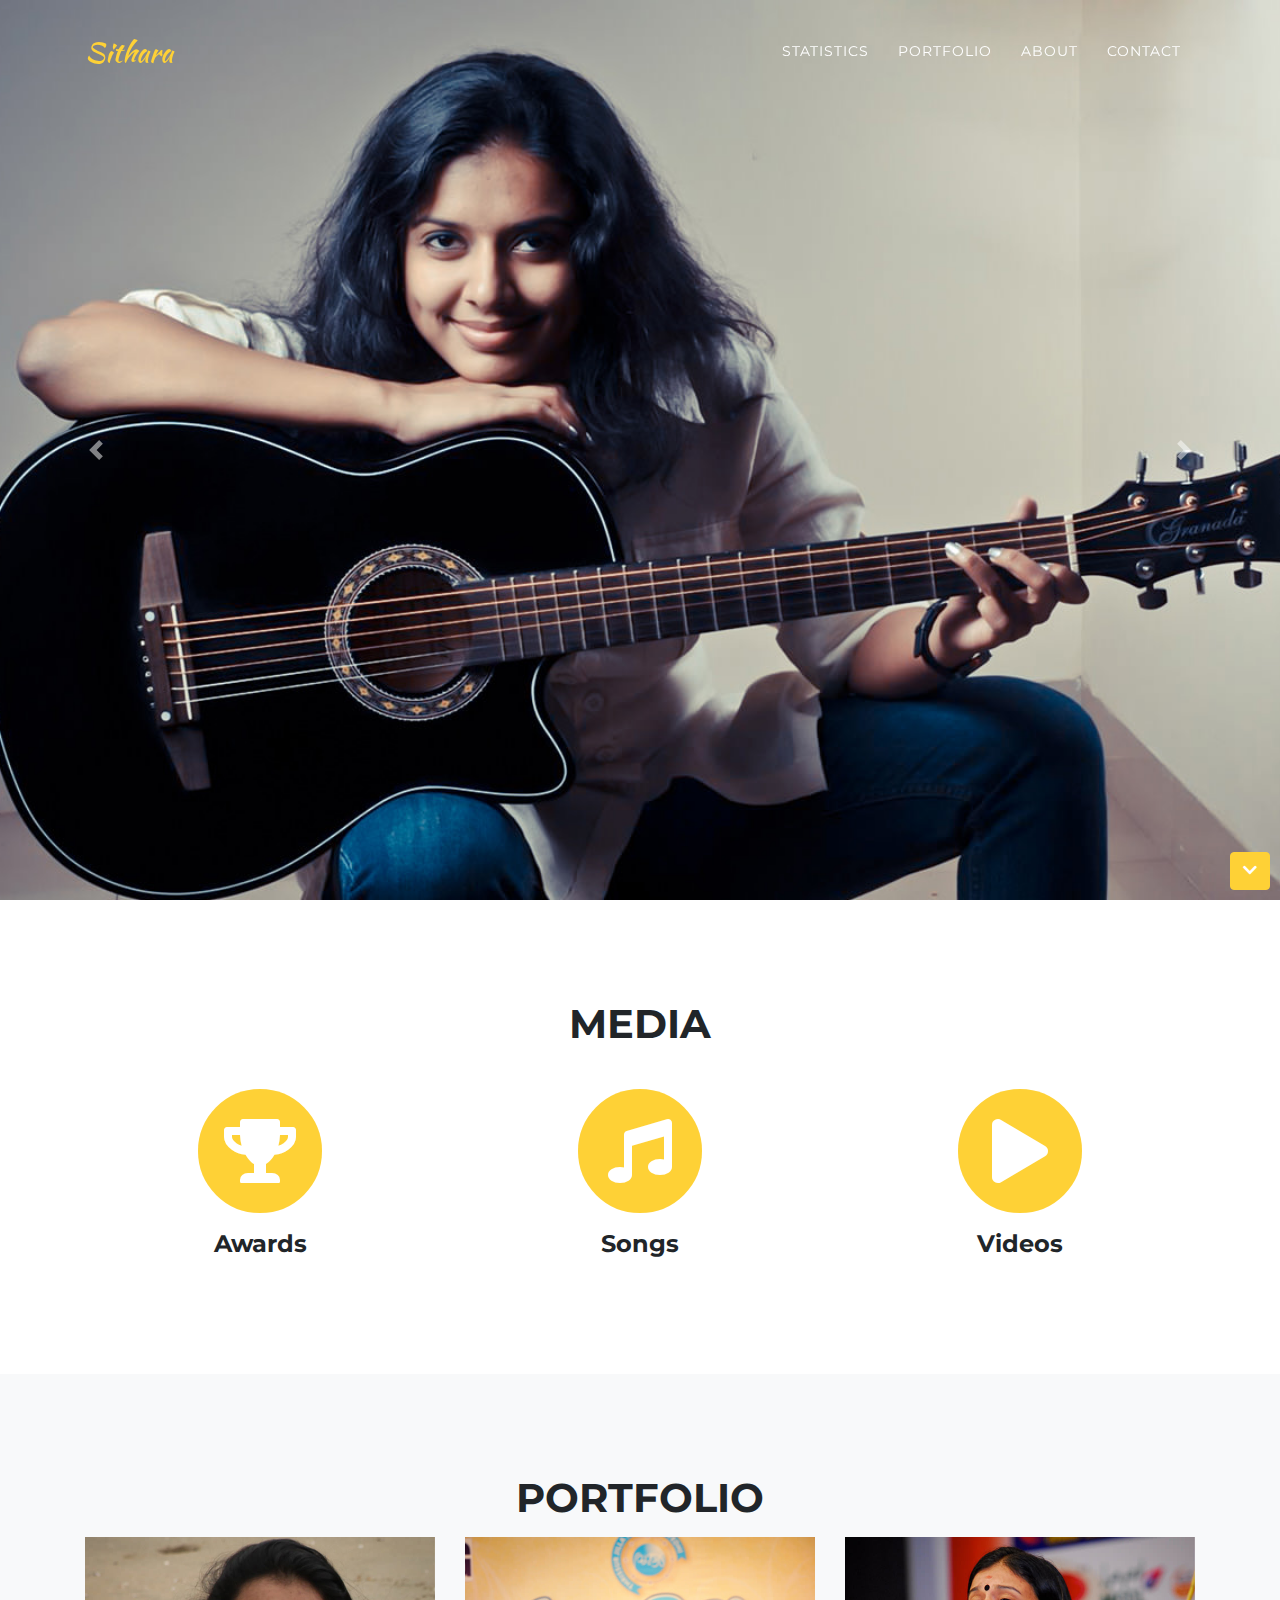
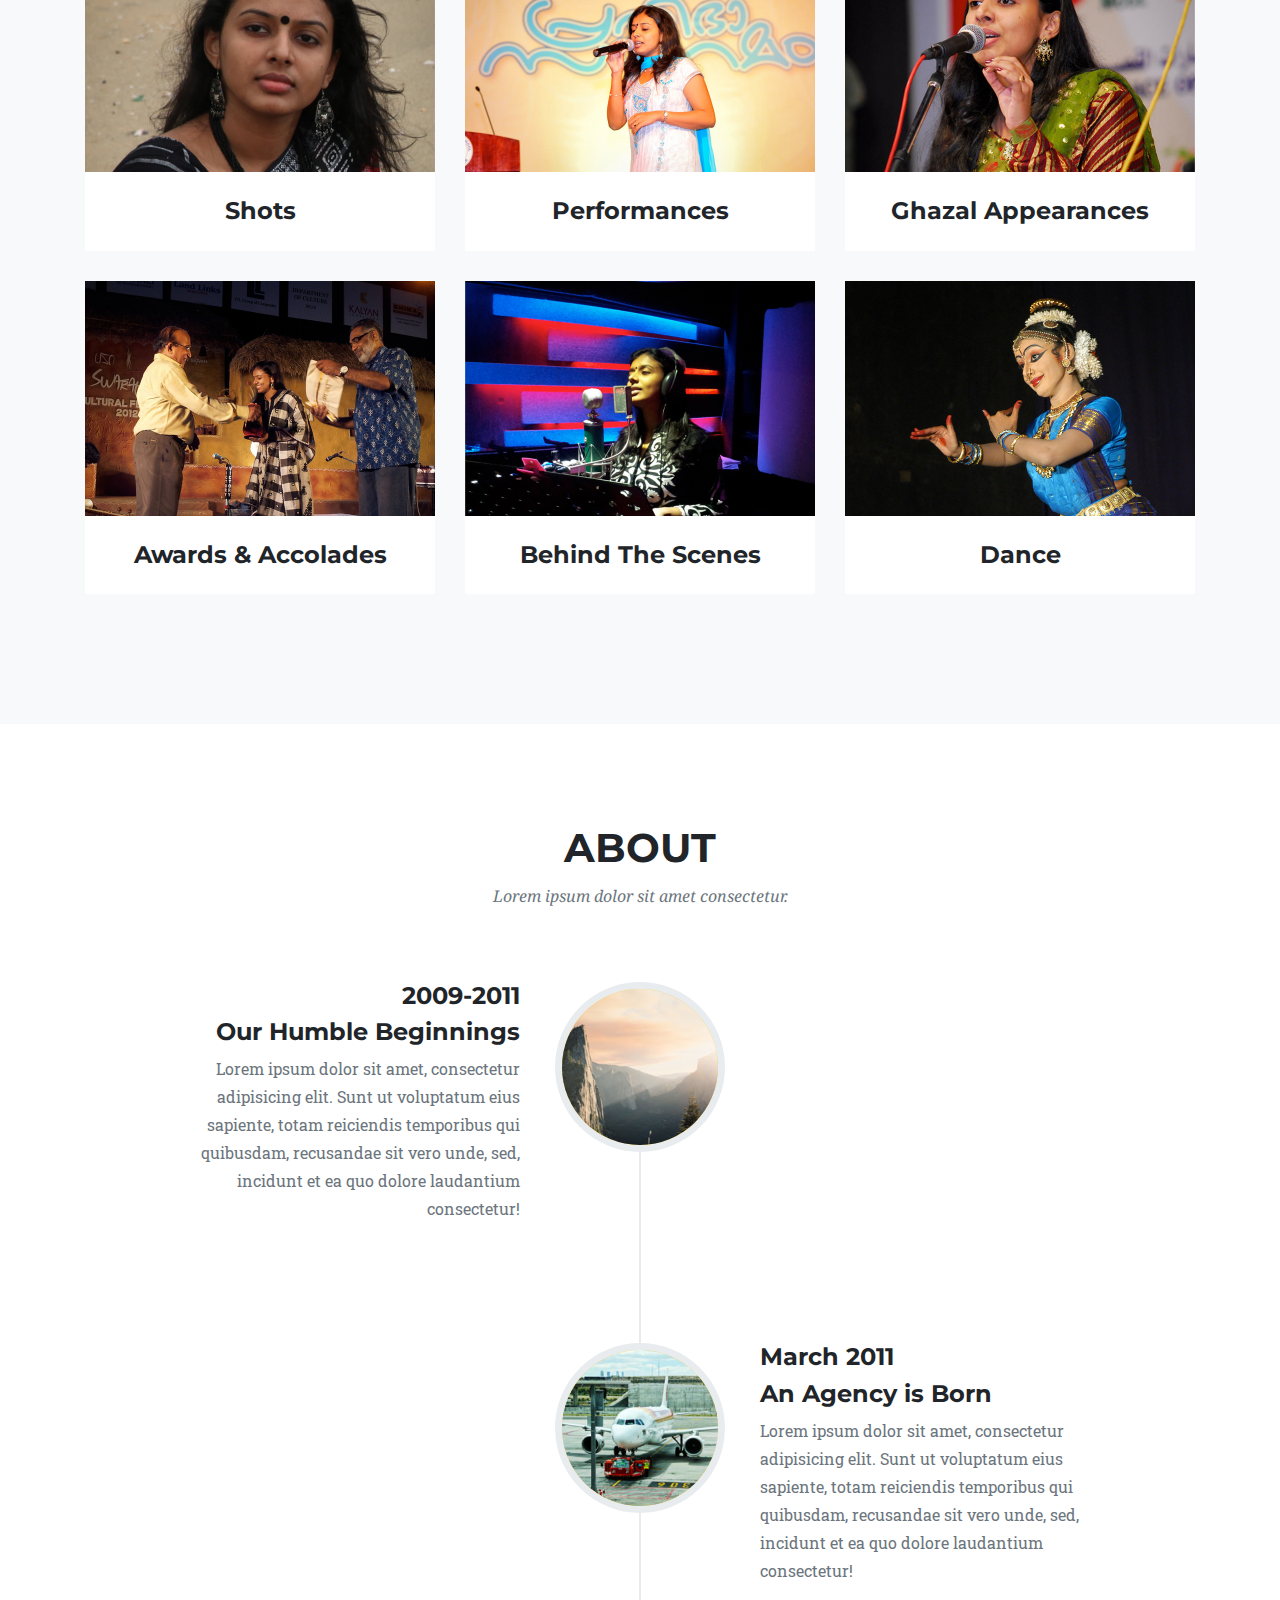
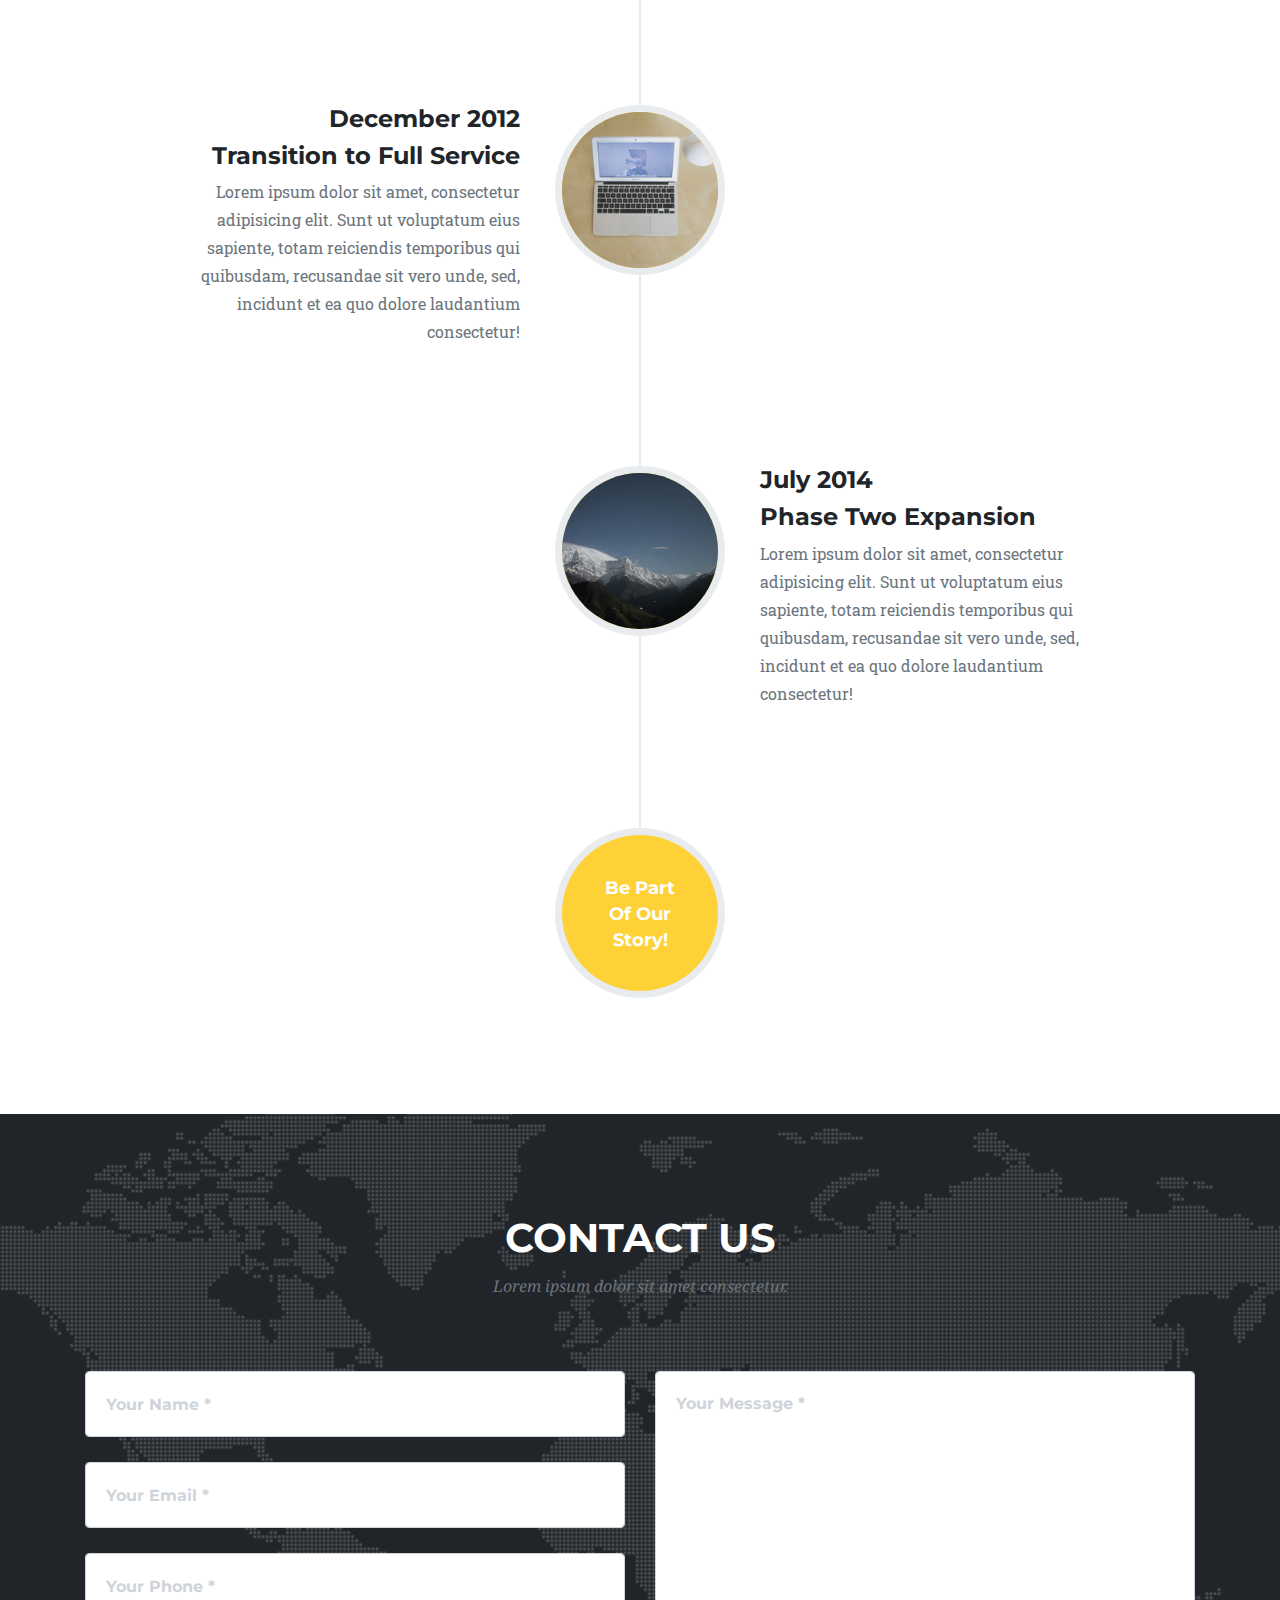
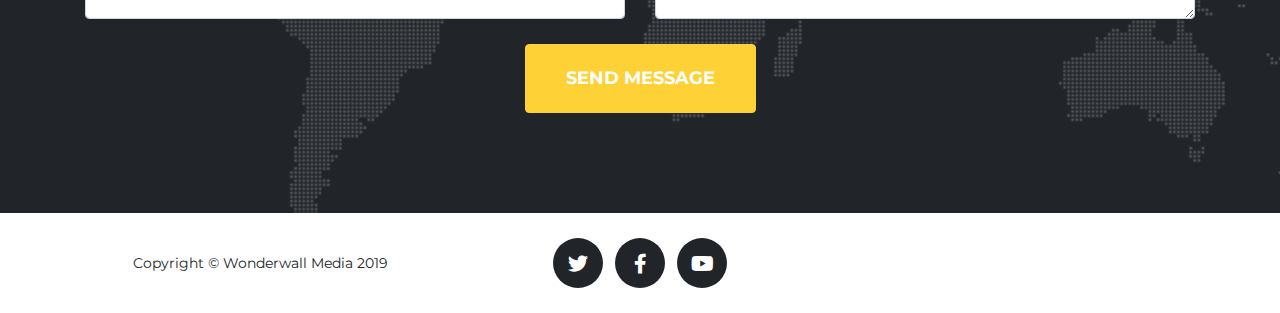
==== commit 06d2e4c1: "Add files via upload" ====
--- a/index.html
+++ b/index.html
@@ -22,6 +22,8 @@
 
   <!-- Custom styles for this template -->
   <link href="css/agency.css" rel="stylesheet">
+  <link rel="stylesheet" href="https://cdn.plyr.io/3.5.6/plyr.css" />
+  <link rel="stylesheet" href="css/audio-player.css">
 
 </head>
 
@@ -72,7 +74,7 @@
   <div id="carouselExampleIndicators" class="carousel slide" data-ride="carousel" data-interval="3000" data-pause="false">	  
 	<span class="down-button"><a class="btn btn-primary btn-xs text-uppercase js-scroll-trigger" href="#services"><i class="fas fa-chevron-down"></i></a>
 	</span>
-	<ol class="carousel-indicators">
+	<!--<ol class="carousel-indicators">
       <li data-target="#carouselExampleIndicators" data-slide-to="0" class="active"></li>
       <li data-target="#carouselExampleIndicators" data-slide-to="1"></li>
       <li data-target="#carouselExampleIndicators" data-slide-to="2"></li>
@@ -84,83 +86,72 @@
       <li data-target="#carouselExampleIndicators" data-slide-to="8"></li>
       <li data-target="#carouselExampleIndicators" data-slide-to="9"></li>
       <li data-target="#carouselExampleIndicators" data-slide-to="10"></li>
-    </ol>
+    </ol>-->
     <div class="carousel-inner" role="listbox">
       <!-- Slide One - Set the background image for this slide in the line below -->
       <div class="carousel-item active" style="background-image: url('./img/slide/p1.jpg')">
         <div class="carousel-caption d-md-block">
-          <h3 class="display-4">First Slide</h3>
-          <p class="lead">This is a description for the first slide.</p>		  
+          
         </div>
       </div>
       <!-- Slide Two - Set the background image for this slide in the line below -->
       <div class="carousel-item" style="background-image: url('./img/slide/p2.jpg')">
         <div class="carousel-caption d-md-block">
-          <h3 class="display-4">Second Slide</h3>
-          <p class="lead">This is a description for the second slide.</p>		  
+         	  
         </div>
       </div>
       <!-- Slide Three - Set the background image for this slide in the line below -->
       <div class="carousel-item" style="background-image: url('./img/slide/p3.jpg')">
         <div class="carousel-caption d-md-block">
-          <h3 class="display-4">Third Slide</h3>
-          <p class="lead">This is a description for the third slide.</p>
+         
         </div>
       </div>
 	  <!-- Slide Four - Set the background image for this slide in the line below -->
       <div class="carousel-item" style="background-image: url('./img/slide/p4.jpg')">
         <div class="carousel-caption d-md-block">
-          <h3 class="display-4">Fourth Slide</h3>
-          <p class="lead">This is a description for the fourth slide.</p>
+          
         </div>
       </div>
       <!-- Slide Five - Set the background image for this slide in the line below -->
       <div class="carousel-item" style="background-image: url('./img/slide/p5.jpg')">
         <div class="carousel-caption d-md-block">
-          <h3 class="display-4">Fifth Slide</h3>
-          <p class="lead">This is a description for the fifth slide.</p>
+          
         </div>
       </div>
       <!-- Slide Six - Set the background image for this slide in the line below -->
       <div class="carousel-item" style="background-image: url('./img/slide/p6.jpg')">
         <div class="carousel-caption d-md-block">
-          <h3 class="display-4">Sixth Slide</h3>
-          <p class="lead">This is a description for the sixth slide.</p>
+         
         </div>
       </div>
 	  <!-- Slide Seven - Set the background image for this slide in the line below -->
       <div class="carousel-item" style="background-image: url('./img/slide/p7.jpg')">
         <div class="carousel-caption d-md-block">
-          <h3 class="display-4">Seventh Slide</h3>
-          <p class="lead">This is a description for the seventh slide.</p>
+          
         </div>
       </div>
       <!-- Slide Eight - Set the background image for this slide in the line below -->
       <div class="carousel-item" style="background-image: url('./img/slide/p8.jpg')">
         <div class="carousel-caption d-md-block">
-          <h3 class="display-4">Eighth Slide</h3>
-          <p class="lead">This is a description for the eighth slide.</p>
+         
         </div>
       </div>
       <!-- Slide Nine - Set the background image for this slide in the line below -->
       <div class="carousel-item" style="background-image: url('./img/slide/p9.jpg')">
         <div class="carousel-caption d-md-block">
-          <h3 class="display-4">Ninth Slide</h3>
-          <p class="lead">This is a description for the ninth slide.</p>
+          
         </div>
       </div>
 	  <!-- Slide Ten - Set the background image for this slide in the line below -->
       <div class="carousel-item" style="background-image: url('./img/slide/p10.jpg')">
         <div class="carousel-caption d-md-block">
-          <h3 class="display-4">Tenth Slide</h3>
-          <p class="lead">This is a description for the tenth slide.</p>
+          
         </div>
       </div>
       <!-- Slide Eleven - Set the background image for this slide in the line below -->
       <div class="carousel-item" style="background-image: url('./img/slide/p11.jpg')">
         <div class="carousel-caption d-md-block">
-          <h3 class="display-4">Eleventh Slide</h3>
-          <p class="lead">This is a description for the eleventh slide.</p>
+         
         </div>
       </div>
     </div>
@@ -180,31 +171,37 @@
     <div class="container">
       <div class="row">
         <div class="col-lg-12 text-center">
-          <h2 class="section-heading text-uppercase">Statistics</h2>
-          <h3 class="section-subheading text-muted">Lorem ipsum dolor sit amet consectetur.</h3>
+          <h2 class="section-heading text-uppercase">Media</h2>
+		  </br>
         </div>
       </div>
       <div class="row text-center">
         <div class="col-md-4">
-          <span class="fa-stack fa-4x">
-            <i class="fas fa-circle fa-stack-2x text-primary"></i>
-            <i class="fas fa-stack-1x fa-inverse">19</i>
-          </span>
-          <h4 class="service-heading">Awards</h4>
+		  <a class="portfolio-link" data-toggle="modal" href="#">
+            <span class="fa-stack fa-4x">
+              <i class="fas fa-circle fa-stack-2x text-primary"></i>
+              <i class="fas fa-stack-1x fa-trophy fa-inverse"></i>
+            </span>
+		  </a>
+          <h4 class="service-heading">Awards</h4>		  
         </div>
         <div class="col-md-4">
-          <span class="fa-stack fa-4x">
-            <i class="fas fa-circle fa-stack-2x text-primary"></i>
-            <i class="fas fa-stack-1x fa-inverse">19</i>
-          </span>
+		  <a class="portfolio-link" data-toggle="modal" href="#mediaModal2">
+            <span class="fa-stack fa-4x">
+              <i class="fas fa-circle fa-stack-2x text-primary"></i>
+              <i class="fas fa-stack-1x fa-music fa-inverse"></i>
+            </span>
+		  </a>
           <h4 class="service-heading">Songs</h4>
         </div>
         <div class="col-md-4">
-          <span class="fa-stack fa-4x">
-            <i class="fas fa-circle fa-stack-2x text-primary"></i>
-            <i class="fas fa-stack-1x fa-inverse">19</i>
-          </span>
-          <h4 class="service-heading">Movies</h4>
+		  <a class="portfolio-link" data-toggle="modal" href="#">
+            <span class="fa-stack fa-4x">
+              <i class="fas fa-circle fa-stack-2x text-primary"></i>
+              <i class="fas fa-stack-1x fa-play fa-inverse"></i>
+            </span>
+		  </a>
+          <h4 class="service-heading">Videos</h4>
         </div>
       </div>
     </div>
@@ -216,7 +213,6 @@
       <div class="row">
         <div class="col-lg-12 text-center">
           <h2 class="section-heading text-uppercase">Portfolio</h2>
-          <h3 class="section-subheading text-muted">Lorem ipsum dolor sit amet consectetur.</h3>
         </div>
       </div>
       <div class="row">
@@ -227,11 +223,10 @@
                 <i class="fas fa-plus fa-3x"></i>
               </div>
             </div>
-            <img class="img-fluid" src="img/portfolio/01-thumbnail.jpg" alt="">
+            <img class="img-fluid" src="img/portfolio/potrait_mini.jpg" alt="">
           </a>
           <div class="portfolio-caption">
             <h4>Shots</h4>
-            <p class="text-muted">ABC</p>
           </div>
         </div>
         <div class="col-md-4 col-sm-6 portfolio-item">
@@ -241,11 +236,10 @@
                 <i class="fas fa-plus fa-3x"></i>
               </div>
             </div>
-            <img class="img-fluid" src="img/portfolio/02-thumbnail.jpg" alt="">
+            <img class="img-fluid" src="img/portfolio/live_mini.jpg" alt="">
           </a>
           <div class="portfolio-caption">
             <h4>Performances</h4>
-            <p class="text-muted">ABC</p>
           </div>
         </div>
         <div class="col-md-4 col-sm-6 portfolio-item">
@@ -255,11 +249,10 @@
                 <i class="fas fa-plus fa-3x"></i>
               </div>
             </div>
-            <img class="img-fluid" src="img/portfolio/03-thumbnail.jpg" alt="">
+            <img class="img-fluid" src="img/portfolio/ghazal_mini.jpg" alt="">
           </a>
           <div class="portfolio-caption">
             <h4>Ghazal Appearances</h4>
-            <p class="text-muted">ABC</p>
           </div>
         </div>
         <div class="col-md-4 col-sm-6 portfolio-item">
@@ -269,11 +262,10 @@
                 <i class="fas fa-plus fa-3x"></i>
               </div>
             </div>
-            <img class="img-fluid" src="img/portfolio/04-thumbnail.jpg" alt="">
+            <img class="img-fluid" src="img/portfolio/awards_mini.jpg" alt="">
           </a>
           <div class="portfolio-caption">
             <h4>Awards & Accolades</h4>
-            <p class="text-muted">ABC</p>
           </div>
         </div>
         <div class="col-md-4 col-sm-6 portfolio-item">
@@ -283,11 +275,10 @@
                 <i class="fas fa-plus fa-3x"></i>
               </div>
             </div>
-            <img class="img-fluid" src="img/portfolio/05-thumbnail.jpg" alt="">
+            <img class="img-fluid" src="img/portfolio/studio_mini.jpg" alt="">
           </a>
           <div class="portfolio-caption">
             <h4>Behind The Scenes</h4>
-            <p class="text-muted">ABC</p>
           </div>
         </div>
         <div class="col-md-4 col-sm-6 portfolio-item">
@@ -297,11 +288,10 @@
                 <i class="fas fa-plus fa-3x"></i>
               </div>
             </div>
-            <img class="img-fluid" src="img/portfolio/06-thumbnail.jpg" alt="">
+            <img class="img-fluid" src="img/portfolio/dance_mini.jpg" alt="">
           </a>
           <div class="portfolio-caption">
             <h4>Dance</h4>
-            <p class="text-muted">ABC</p>
           </div>
         </div>
       </div>
@@ -388,125 +378,6 @@
       </div>
     </div>
   </section>
-
-  <!-- Team
-  <section class="bg-light page-section" id="team">
-    <div class="container">
-      <div class="row">
-        <div class="col-lg-12 text-center">
-          <h2 class="section-heading text-uppercase">Our Amazing Team</h2>
-          <h3 class="section-subheading text-muted">Lorem ipsum dolor sit amet consectetur.</h3>
-        </div>
-      </div>
-      <div class="row">
-        <div class="col-sm-4">
-          <div class="team-member">
-            <img class="mx-auto rounded-circle" src="img/team/1.jpg" alt="">
-            <h4>Kay Garland</h4>
-            <p class="text-muted">Lead Designer</p>
-            <ul class="list-inline social-buttons">
-              <li class="list-inline-item">
-                <a href="#">
-                  <i class="fab fa-twitter"></i>
-                </a>
-              </li>
-              <li class="list-inline-item">
-                <a href="#">
-                  <i class="fab fa-facebook-f"></i>
-                </a>
-              </li>
-              <li class="list-inline-item">
-                <a href="#">
-                  <i class="fab fa-linkedin-in"></i>
-                </a>
-              </li>
-            </ul>
-          </div>
-        </div>
-        <div class="col-sm-4">
-          <div class="team-member">
-            <img class="mx-auto rounded-circle" src="img/team/2.jpg" alt="">
-            <h4>Larry Parker</h4>
-            <p class="text-muted">Lead Marketer</p>
-            <ul class="list-inline social-buttons">
-              <li class="list-inline-item">
-                <a href="#">
-                  <i class="fab fa-twitter"></i>
-                </a>
-              </li>
-              <li class="list-inline-item">
-                <a href="#">
-                  <i class="fab fa-facebook-f"></i>
-                </a>
-              </li>
-              <li class="list-inline-item">
-                <a href="#">
-                  <i class="fab fa-linkedin-in"></i>
-                </a>
-              </li>
-            </ul>
-          </div>
-        </div>
-        <div class="col-sm-4">
-          <div class="team-member">
-            <img class="mx-auto rounded-circle" src="img/team/3.jpg" alt="">
-            <h4>Diana Pertersen</h4>
-            <p class="text-muted">Lead Developer</p>
-            <ul class="list-inline social-buttons">
-              <li class="list-inline-item">
-                <a href="#">
-                  <i class="fab fa-twitter"></i>
-                </a>
-              </li>
-              <li class="list-inline-item">
-                <a href="#">
-                  <i class="fab fa-facebook-f"></i>
-                </a>
-              </li>
-              <li class="list-inline-item">
-                <a href="#">
-                  <i class="fab fa-linkedin-in"></i>
-                </a>
-              </li>
-            </ul>
-          </div>
-        </div>
-      </div>
-      <div class="row">
-        <div class="col-lg-8 mx-auto text-center">
-          <p class="large text-muted">Lorem ipsum dolor sit amet, consectetur adipisicing elit. Aut eaque, laboriosam veritatis, quos non quis ad perspiciatis, totam corporis ea, alias ut unde.</p>
-        </div>
-      </div>
-    </div>
-  </section> -->
-
-  <!-- Clients
-  <section class="py-5">
-    <div class="container">
-      <div class="row">
-        <div class="col-md-3 col-sm-6">
-          <a href="#">
-            <img class="img-fluid d-block mx-auto" src="img/logos/envato.jpg" alt="">
-          </a>
-        </div>
-        <div class="col-md-3 col-sm-6">
-          <a href="#">
-            <img class="img-fluid d-block mx-auto" src="img/logos/designmodo.jpg" alt="">
-          </a>
-        </div>
-        <div class="col-md-3 col-sm-6">
-          <a href="#">
-            <img class="img-fluid d-block mx-auto" src="img/logos/themeforest.jpg" alt="">
-          </a>
-        </div>
-        <div class="col-md-3 col-sm-6">
-          <a href="#">
-            <img class="img-fluid d-block mx-auto" src="img/logos/creative-market.jpg" alt="">
-          </a>
-        </div>
-      </div>
-    </div>
-  </section> -->
 
   <!-- Contact -->
   <section class="page-section" id="contact">
@@ -593,6 +464,117 @@
     </div>
   </footer>
 
+  <!-- Media Modals -->
+
+  <!-- Modal 1 -->
+  <div class="portfolio-modal modal fade" id="mediaModal1" tabindex="-1" role="dialog" aria-hidden="true">
+    <div class="modal-dialog">
+      <div class="modal-content">
+        <div class="close-modal" data-dismiss="modal">
+          <div class="lr">
+            <div class="rl"></div>
+          </div>
+        </div>
+        <div class="container">
+              <div class="modal-body">
+                <!-- Project Details Go Here -->
+                <h2 class="text-uppercase">Songs</h2>				
+				<div class="add-bottom">
+					<div id="mainwrap">
+						<div id="alwrap">
+							<ul id="alList"></ul>
+						</div>
+					</div>
+				</div>
+				<button class="btn btn-primary" data-dismiss="modal" type="button">
+				<i class="fas fa-times"></i>
+				Close</button>        
+              </div>
+        </div>
+      </div>
+    </div>
+  </div>
+  
+  <!-- Modal 2 -->
+  <div class="portfolio-modal modal fade" id="mediaModal2" tabindex="-1" role="dialog" aria-hidden="true">
+    <div class="modal-dialog">
+      <div class="modal-content">
+        <div class="close-modal" data-dismiss="modal">
+          <div class="lr">
+            <div class="rl"></div>
+          </div>
+        </div>
+        <div class="container">
+              <div class="modal-body">
+                <!-- Project Details Go Here -->
+                <h2 class="text-uppercase">Songs</h2>				
+				<div class="add-bottom">
+					<div id="mainwrap">
+						<div id="nowPlay">
+							<span id="npAction">Paused...</span><span id="npTitle"></span>
+						</div>
+						<div id="audiowrap">
+							<div id="audio0">
+								<audio id="audio1" preload controls controlslist="nodownload">Your browser does not support HTML5 Audio! 😢</audio>
+							</div>
+							<div id="tracks">
+								<a id="btnPrev"><i class="fas fa-xs fa-step-backward fa-inverse"></i></a><a id="btnNext"><i class="fas fa-xs fa-step-forward fa-inverse"></i></a>
+							</div>
+						</div>
+						<div id="plwrap">
+							<ul id="plList"></ul>
+						</div>
+					</div>
+				</div>
+				<button class="btn btn-primary" data-dismiss="modal" type="button">
+				<i class="fas fa-times"></i>
+				Close</button>        
+              </div>
+        </div>
+      </div>
+    </div>
+  </div>
+  
+  <!-- Modal 3 -->
+  <div class="portfolio-modal modal fade" id="mediaModal3" tabindex="-1" role="dialog" aria-hidden="true">
+    <div class="modal-dialog">
+      <div class="modal-content">
+        <div class="close-modal" data-dismiss="modal">
+          <div class="lr">
+            <div class="rl"></div>
+          </div>
+        </div>
+        <div class="container">
+              <div class="modal-body">
+                <!-- Project Details Go Here -->
+                <h2 class="text-uppercase">Videos</h2>				
+				<div class="add-bottom">
+					<div id="mainwrap">
+						<div id="nowPlay">
+							<span id="npAction">Paused...</span><span id="npTitle"></span>
+						</div>
+						<div id="audiowrap">
+							<div id="audio0">
+								<video id="audio1" preload controls controlslist="nodownload">Your browser does not support HTML5 Audio! 😢</video>
+							</div>
+							<div id="tracks">
+								<a id="btnPrev"><i class="fas fa-xs fa-step-backward fa-inverse"></i></a><a id="btnNext"><i class="fas fa-xs fa-step-forward fa-inverse"></i></a>
+							</div>
+						</div>
+						<div id="plwrap">
+							<ul id="plList"></ul>
+						</div>
+					</div>
+				</div>
+				<button class="btn btn-primary" data-dismiss="modal" type="button">
+				<i class="fas fa-times"></i>
+				Close</button>        
+              </div>
+        </div>
+      </div>
+    </div>
+  </div>
+
   <!-- Portfolio Modals -->
 
   <!-- Modal 1 -->
@@ -605,25 +587,115 @@
           </div>
         </div>
         <div class="container">
-          <div class="row">
-            <div class="col-lg-8 mx-auto">
               <div class="modal-body">
                 <!-- Project Details Go Here -->
-                <h2 class="text-uppercase">Project Name</h2>
-                <p class="item-intro text-muted">Lorem ipsum dolor sit amet consectetur.</p>
-                <img class="img-fluid d-block mx-auto" src="img/portfolio/01-full.jpg" alt="">
-                <p>Use this area to describe your project. Lorem ipsum dolor sit amet, consectetur adipisicing elit. Est blanditiis dolorem culpa incidunt minus dignissimos deserunt repellat aperiam quasi sunt officia expedita beatae cupiditate, maiores repudiandae, nostrum, reiciendis facere nemo!</p>
-                <ul class="list-inline">
-                  <li>Date: January 2017</li>
-                  <li>Client: Threads</li>
-                  <li>Category: Illustration</li>
-                </ul>
-                <button class="btn btn-primary" data-dismiss="modal" type="button">
-                  <i class="fas fa-times"></i>
-                  Close Project</button>
-              </div>
-            </div>
-          </div>
+                <h2 class="text-uppercase">Shots</h2>				
+				<div class="row text-center text-lg-left">			
+					<div class="col-lg-3 col-md-4 col-6">
+					<a href="#" class="d-block mb-4 image">
+							<img class="img-fluid" src="img/shots/sithara_potrait_01.jpg" alt="">
+						</a>
+					</div>
+					<div class="col-lg-3 col-md-4 col-6">
+					<a href="#" class="d-block mb-4 image">
+							<img class="img-fluid" src="img/shots/sithara_potrait_02.jpg" alt="">
+						</a>
+					</div>
+					<div class="col-lg-3 col-md-4 col-6">
+					<a href="#" class="d-block mb-4 image">
+							<img class="img-fluid" style="height:100%" src="img/shots/sithara_potrait_03.jpg" alt="">
+						</a>
+					</div>
+					<div class="col-lg-3 col-md-4 col-6">
+					<a href="#" class="d-block mb-4 image">
+							<img class="img-fluid" style="height:100%" src="img/shots/sithara_potrait_04.jpg" alt="">
+						</a>
+					</div>
+					<div class="col-lg-3 col-md-4 col-6">
+					<a href="#" class="d-block mb-4 image">
+							<img class="img-fluid" src="img/shots/sithara_potrait_05.jpg" alt="">
+						</a>
+					</div>
+					<div class="col-lg-3 col-md-4 col-6">
+					<a href="#" class="d-block mb-4 image">
+							<img class="img-fluid" src="img/shots/sithara_potrait_06.jpg" alt="">
+						</a>
+					</div>
+					<div class="col-lg-3 col-md-4 col-6">
+					<a href="#" class="d-block mb-4 image">
+							<img class="img-fluid" src="img/shots/sithara_potrait_07.jpg" alt="">
+						</a>
+					</div>
+					<div class="col-lg-3 col-md-4 col-6">
+					<a href="#" class="d-block mb-4 image">
+							<img class="img-fluid" src="img/shots/sithara_potrait_08.jpg" alt="">
+						</a>
+					</div>
+					<div class="col-lg-3 col-md-4 col-6">
+					<a href="#" class="d-block mb-4 image">
+							<img class="img-fluid" style="height:100%" src="img/shots/sithara_potrait_09.jpg" alt="">
+						</a>
+					</div>
+					<div class="col-lg-3 col-md-4 col-6">
+					<a href="#" class="d-block mb-4 image">
+							<img class="img-fluid" style="height:100%" src="img/shots/sithara_potrait_10.jpg" alt="">
+						</a>
+					</div>
+					<div class="col-lg-3 col-md-4 col-6">
+					<a href="#" class="d-block mb-4 image">
+							<img class="img-fluid" style="height:100%" src="img/shots/sithara_potrait_11.jpg" alt="">
+						</a>
+					</div>
+					<div class="col-lg-3 col-md-4 col-6">
+					<a href="#" class="d-block mb-4 image">
+							<img class="img-fluid" style="height:100%" src="img/shots/sithara_potrait_12.jpg" alt="">
+						</a>
+					</div>
+					<div class="col-lg-3 col-md-4 col-6">
+					<a href="#" class="d-block mb-4 image">
+							<img class="img-fluid" src="img/shots/sithara_potrait_13.jpg" alt="">
+						</a>
+					</div>
+					<div class="col-lg-3 col-md-4 col-6">
+					<a href="#" class="d-block mb-4 image">
+							<img class="img-fluid" src="img/shots/sithara_potrait_14.jpg" alt="">
+						</a>
+					</div>
+					<div class="col-lg-3 col-md-4 col-6">
+					<a href="#" class="d-block mb-4 image">
+							<img class="img-fluid" src="img/shots/sithara_potrait_15.jpg" alt="">
+						</a>
+					</div>
+					<div class="col-lg-3 col-md-4 col-6">
+					<a href="#" class="d-block mb-4 image">
+							<img class="img-fluid" style="height:100%" src="img/shots/sithara_potrait_16.jpg" alt="">
+						</a>
+					</div>
+					<div class="col-lg-3 col-md-4 col-6">
+					<a href="#" class="d-block mb-4 image">
+							<img class="img-fluid" src="img/shots/sithara_potrait_17.jpg" alt="">
+						</a>
+					</div>
+					<div class="col-lg-3 col-md-4 col-6">
+					<a href="#" class="d-block mb-4 image">
+							<img class="img-fluid" style="height:100%" src="img/shots/sithara_portrait_18.jpg" alt="">
+						</a>
+					</div>
+					<div class="col-lg-3 col-md-4 col-6">
+					<a href="#" class="d-block mb-4 image">
+							<img class="img-fluid" src="img/shots/sithara_portrait_19.jpg" alt="">
+						</a>
+					</div>
+					<div class="col-lg-3 col-md-4 col-6">
+					<a href="#" class="d-block mb-4 image">
+							<img class="img-fluid" src="img/shots/sithara_portrait_20.jpg" alt="">
+						</a>
+					</div>
+				</div> 
+            <button class="btn btn-primary" data-dismiss="modal" type="button">
+              <i class="fas fa-times"></i>
+              Close</button>        
+              </div>
         </div>
       </div>
     </div>
@@ -639,25 +711,76 @@
           </div>
         </div>
         <div class="container">
-          <div class="row">
-            <div class="col-lg-8 mx-auto">
-              <div class="modal-body">
-                <!-- Project Details Go Here -->
-                <h2 class="text-uppercase">Project Name</h2>
-                <p class="item-intro text-muted">Lorem ipsum dolor sit amet consectetur.</p>
-                <img class="img-fluid d-block mx-auto" src="img/portfolio/02-full.jpg" alt="">
-                <p>Use this area to describe your project. Lorem ipsum dolor sit amet, consectetur adipisicing elit. Est blanditiis dolorem culpa incidunt minus dignissimos deserunt repellat aperiam quasi sunt officia expedita beatae cupiditate, maiores repudiandae, nostrum, reiciendis facere nemo!</p>
-                <ul class="list-inline">
-                  <li>Date: January 2017</li>
-                  <li>Client: Explore</li>
-                  <li>Category: Graphic Design</li>
-                </ul>
-                <button class="btn btn-primary" data-dismiss="modal" type="button">
-                  <i class="fas fa-times"></i>
-                  Close Project</button>
-              </div>
-            </div>
-          </div>
+            <div class="modal-body">
+              <!-- Project Details Go Here -->
+              <h2 class="text-uppercase">Performances</h2>
+              
+			<div class="row text-center text-lg-left">			
+				<div class="col-lg-3 col-md-4 col-6">
+				<a href="#" class="d-block mb-4 image">
+						<img class="img-fluid" style="height:100%" src="img/performance/live_58.jpg" alt="">
+					</a>
+				</div>
+				<div class="col-lg-3 col-md-4 col-6">
+				<a href="#" class="d-block mb-4 image">
+						<img class="img-fluid" style="height:100%" src="img/performance/live_59.jpg" alt="">
+					</a>
+				</div>
+				<div class="col-lg-3 col-md-4 col-6">
+				<a href="#" class="d-block mb-4 image">
+						<img class="img-fluid" src="img/performance/live_60.jpg" alt="">
+					</a>
+				</div>
+				<div class="col-lg-3 col-md-4 col-6">
+				<a href="#" class="d-block mb-4 image">
+						<img class="img-fluid" style="height:100%" src="img/performance/live_61.jpg" alt="">
+					</a>
+				</div>
+				<div class="col-lg-3 col-md-4 col-6">
+				<a href="#" class="d-block mb-4 image">
+						<img class="img-fluid" src="img/performance/sithara_live_02_mini.jpg" alt="">
+					</a>
+				</div>
+				<div class="col-lg-3 col-md-4 col-6">
+				<a href="#" class="d-block mb-4 image">
+						<img class="img-fluid" src="img/performance/sithara_live_03_mini.jpg" alt="">
+					</a>
+				</div>
+				<div class="col-lg-3 col-md-4 col-6">
+				<a href="#" class="d-block mb-4 image">
+						<img class="img-fluid" style="height:100%" src="img/performance/sithara_live_04_mini.jpg" alt="">
+					</a>
+				</div>
+				<div class="col-lg-3 col-md-4 col-6">
+				<a href="#" class="d-block mb-4 image">
+						<img class="img-fluid" style="height:100%" src="img/performance/sithara_live_48_mini.jpg" alt="">
+					</a>
+				</div>
+				<div class="col-lg-3 col-md-4 col-6">
+				<a href="#" class="d-block mb-4 image">
+						<img class="img-fluid" style="height:100%" src="img/performance/sithara_live_49_mini.jpg" alt="">
+					</a>
+				</div>
+				<div class="col-lg-3 col-md-4 col-6">
+				<a href="#" class="d-block mb-4 image">
+						<img class="img-fluid" style="height:100%" src="img/performance/sithara_live_50_mini.jpg" alt="">
+					</a>
+				</div>
+				<div class="col-lg-3 col-md-4 col-6">
+				<a href="#" class="d-block mb-4 image">
+						<img class="img-fluid" style="height:100%" src="img/performance/sithara_live_51_mini.jpg" alt="">
+					</a>
+				</div>
+				<div class="col-lg-3 col-md-4 col-6">
+				<a href="#" class="d-block mb-4 image">
+						<img class="img-fluid" style="height:100%" src="img/performance/sithara_live_52_mini.jpg" alt="">
+					</a>
+				</div>
+			</div>
+            <button class="btn btn-primary" data-dismiss="modal" type="button">
+              <i class="fas fa-times"></i>
+              Close</button>
+            </div>            
         </div>
       </div>
     </div>
@@ -673,25 +796,75 @@
           </div>
         </div>
         <div class="container">
-          <div class="row">
-            <div class="col-lg-8 mx-auto">
               <div class="modal-body">
                 <!-- Project Details Go Here -->
-                <h2 class="text-uppercase">Project Name</h2>
-                <p class="item-intro text-muted">Lorem ipsum dolor sit amet consectetur.</p>
-                <img class="img-fluid d-block mx-auto" src="img/portfolio/03-full.jpg" alt="">
-                <p>Use this area to describe your project. Lorem ipsum dolor sit amet, consectetur adipisicing elit. Est blanditiis dolorem culpa incidunt minus dignissimos deserunt repellat aperiam quasi sunt officia expedita beatae cupiditate, maiores repudiandae, nostrum, reiciendis facere nemo!</p>
-                <ul class="list-inline">
-                  <li>Date: January 2017</li>
-                  <li>Client: Finish</li>
-                  <li>Category: Identity</li>
-                </ul>
-                <button class="btn btn-primary" data-dismiss="modal" type="button">
-                  <i class="fas fa-times"></i>
-                  Close Project</button>
-              </div>
-            </div>
-          </div>
+                <h2 class="text-uppercase">Ghazal Appearances</h2>				
+				<div class="row text-center text-lg-left">			
+					<div class="col-lg-3 col-md-4 col-6">
+					<a href="#" class="d-block mb-4 image">
+							<img class="img-fluid" style="height:100%" src="img/ghazals/sithara_ghazal_01_mini.jpg" alt="">
+						</a>
+					</div>
+					<div class="col-lg-3 col-md-4 col-6">
+					<a href="#" class="d-block mb-4 image">
+							<img class="img-fluid" src="img/ghazals/sithara_ghazal_02_mini.jpg" alt="">
+						</a>
+					</div>
+					<div class="col-lg-3 col-md-4 col-6">
+					<a href="#" class="d-block mb-4 image">
+							<img class="img-fluid" src="img/ghazals/sithara_ghazal_03_mini.jpg" alt="">
+						</a>
+					</div>
+					<div class="col-lg-3 col-md-4 col-6">
+					<a href="#" class="d-block mb-4 image">
+							<img class="img-fluid" style="height:100%" src="img/ghazals/sithara_ghazal_04_mini.jpg" alt="">
+						</a>
+					</div>
+					<div class="col-lg-3 col-md-4 col-6">
+					<a href="#" class="d-block mb-4 image">
+							<img class="img-fluid" src="img/ghazals/sithara_ghazal_05_mini.jpg" alt="">
+						</a>
+					</div>
+					<div class="col-lg-3 col-md-4 col-6">
+					<a href="#" class="d-block mb-4 image">
+							<img class="img-fluid" src="img/ghazals/sithara_ghazal_06_mini.jpg" alt="">
+						</a>
+					</div>
+					<div class="col-lg-3 col-md-4 col-6">
+					<a href="#" class="d-block mb-4 image">
+							<img class="img-fluid" style="height:100%" src="img/ghazals/sithara_ghazal_07_mini.jpg" alt="">
+						</a>
+					</div>
+					<div class="col-lg-3 col-md-4 col-6">
+					<a href="#" class="d-block mb-4 image">
+							<img class="img-fluid" style="height:100%" src="img/ghazals/sithara_ghazal_08_mini.jpg" alt="">
+						</a>
+					</div>
+					<div class="col-lg-3 col-md-4 col-6">
+					<a href="#" class="d-block mb-4 image">
+							<img class="img-fluid" style="height:100%" src="img/ghazals/sithara_ghazal_09_mini.jpg" alt="">
+						</a>
+					</div>
+					<div class="col-lg-3 col-md-4 col-6">
+					<a href="#" class="d-block mb-4 image">
+							<img class="img-fluid" style="height:100%" src="img/ghazals/sithara_ghazal_10_mini.jpg" alt="">
+						</a>
+					</div>
+					<div class="col-lg-3 col-md-4 col-6">
+					<a href="#" class="d-block mb-4 image">
+							<img class="img-fluid" src="img/ghazals/sithara_ghazal_11_mini.jpg" alt="">
+						</a>
+					</div>
+					<div class="col-lg-3 col-md-4 col-6">
+					<a href="#" class="d-block mb-4 image">
+							<img class="img-fluid" style="height:100%" src="img/ghazals/sithara_ghazal_23_mini.jpg" alt="">
+						</a>
+					</div>
+				</div> 
+            <button class="btn btn-primary" data-dismiss="modal" type="button">
+              <i class="fas fa-times"></i>
+              Close</button>        
+              </div>
         </div>
       </div>
     </div>
@@ -707,25 +880,75 @@
           </div>
         </div>
         <div class="container">
-          <div class="row">
-            <div class="col-lg-8 mx-auto">
               <div class="modal-body">
                 <!-- Project Details Go Here -->
-                <h2 class="text-uppercase">Project Name</h2>
-                <p class="item-intro text-muted">Lorem ipsum dolor sit amet consectetur.</p>
-                <img class="img-fluid d-block mx-auto" src="img/portfolio/04-full.jpg" alt="">
-                <p>Use this area to describe your project. Lorem ipsum dolor sit amet, consectetur adipisicing elit. Est blanditiis dolorem culpa incidunt minus dignissimos deserunt repellat aperiam quasi sunt officia expedita beatae cupiditate, maiores repudiandae, nostrum, reiciendis facere nemo!</p>
-                <ul class="list-inline">
-                  <li>Date: January 2017</li>
-                  <li>Client: Lines</li>
-                  <li>Category: Branding</li>
-                </ul>
-                <button class="btn btn-primary" data-dismiss="modal" type="button">
-                  <i class="fas fa-times"></i>
-                  Close Project</button>
-              </div>
-            </div>
-          </div>
+                <h2 class="text-uppercase">Awards & Accolades</h2>				
+				<div class="row text-center text-lg-left">			
+					<div class="col-lg-3 col-md-4 col-6">
+					<a href="#" class="d-block mb-4 image">
+							<img class="img-fluid" src="img/awards/sithara_awards_01_mini.jpg" alt="">
+						</a>
+					</div>
+					<div class="col-lg-3 col-md-4 col-6">
+					<a href="#" class="d-block mb-4 image">
+							<img class="img-fluid" style="height:100%" src="img/awards/sithara_awards_02_mini.jpg" alt="">
+						</a>
+					</div>
+					<div class="col-lg-3 col-md-4 col-6">
+					<a href="#" class="d-block mb-4 image">
+							<img class="img-fluid" src="img/awards/sithara_awards_03_mini.jpg" alt="">
+						</a>
+					</div>
+					<div class="col-lg-3 col-md-4 col-6">
+					<a href="#" class="d-block mb-4 image">
+							<img class="img-fluid" style="height:100%" src="img/awards/sithara_awards_04_mini.jpg" alt="">
+						</a>
+					</div>
+					<div class="col-lg-3 col-md-4 col-6">
+					<a href="#" class="d-block mb-4 image">
+							<img class="img-fluid" src="img/awards/sithara_awards_05_mini.jpg" alt="">
+						</a>
+					</div>
+					<div class="col-lg-3 col-md-4 col-6">
+					<a href="#" class="d-block mb-4 image">
+							<img class="img-fluid" style="height:100%" src="img/awards/sithara_awards_06_mini.jpg" alt="">
+						</a>
+					</div>
+					<div class="col-lg-3 col-md-4 col-6">
+					<a href="#" class="d-block mb-4 image">
+							<img class="img-fluid" style="height:100%" src="img/awards/sithara_awards_07_mini.jpg" alt="">
+						</a>
+					</div>
+					<div class="col-lg-3 col-md-4 col-6">
+					<a href="#" class="d-block mb-4 image">
+							<img class="img-fluid" style="height:100%" src="img/awards/sithara_awards_09_mini.jpg" alt="">
+						</a>
+					</div>
+					<div class="col-lg-3 col-md-4 col-6">
+					<a href="#" class="d-block mb-4 image">
+							<img class="img-fluid" style="height:100%" src="img/awards/sithara_awards_10_mini.jpg" alt="">
+						</a>
+					</div>
+					<div class="col-lg-3 col-md-4 col-6">
+					<a href="#" class="d-block mb-4 image">
+							<img class="img-fluid" style="height:100%" src="img/awards/sithara_awards_11_mini.jpg" alt="">
+						</a>
+					</div>
+					<div class="col-lg-3 col-md-4 col-6">
+					<a href="#" class="d-block mb-4 image">
+							<img class="img-fluid" style="height:100%" src="img/awards/sithara_awards_13_mini.jpg" alt="">
+						</a>
+					</div>
+					<div class="col-lg-3 col-md-4 col-6">
+					<a href="#" class="d-block mb-4 image">
+							<img class="img-fluid" src="img/awards/sithara_awards_14_mini.jpg" alt="">
+						</a>
+					</div>
+				</div> 
+            <button class="btn btn-primary" data-dismiss="modal" type="button">
+              <i class="fas fa-times"></i>
+              Close</button>        
+              </div>
         </div>
       </div>
     </div>
@@ -741,25 +964,45 @@
           </div>
         </div>
         <div class="container">
-          <div class="row">
-            <div class="col-lg-8 mx-auto">
               <div class="modal-body">
                 <!-- Project Details Go Here -->
-                <h2 class="text-uppercase">Project Name</h2>
-                <p class="item-intro text-muted">Lorem ipsum dolor sit amet consectetur.</p>
-                <img class="img-fluid d-block mx-auto" src="img/portfolio/05-full.jpg" alt="">
-                <p>Use this area to describe your project. Lorem ipsum dolor sit amet, consectetur adipisicing elit. Est blanditiis dolorem culpa incidunt minus dignissimos deserunt repellat aperiam quasi sunt officia expedita beatae cupiditate, maiores repudiandae, nostrum, reiciendis facere nemo!</p>
-                <ul class="list-inline">
-                  <li>Date: January 2017</li>
-                  <li>Client: Southwest</li>
-                  <li>Category: Website Design</li>
-                </ul>
-                <button class="btn btn-primary" data-dismiss="modal" type="button">
-                  <i class="fas fa-times"></i>
-                  Close Project</button>
-              </div>
-            </div>
-          </div>
+                <h2 class="text-uppercase">Behind The Scenes</h2>				
+				<div class="row text-center text-lg-left">			
+					<div class="col-lg-3 col-md-4 col-6">
+					<a href="#" class="d-block mb-4 image">
+							<img class="img-fluid" style="height:100%"  src="img/studio/sithara_studio_01_mini.jpg" alt="">
+						</a>
+					</div>
+					<div class="col-lg-3 col-md-4 col-6">
+					<a href="#" class="d-block mb-4 image">
+							<img class="img-fluid" src="img/studio/sithara_studio_02_mini.jpg" alt="">
+						</a>
+					</div>
+					<div class="col-lg-3 col-md-4 col-6">
+					<a href="#" class="d-block mb-4 image">
+							<img class="img-fluid" style="height:100%"  src="img/studio/sithara_studio_03_mini.jpg" alt="">
+						</a>
+					</div>
+					<div class="col-lg-3 col-md-4 col-6">
+					<a href="#" class="d-block mb-4 image">
+							<img class="img-fluid" src="img/studio/sithara_studio_04_mini.jpg" alt="">
+						</a>
+					</div>
+					<div class="col-lg-3 col-md-4 col-6">
+					<a href="#" class="d-block mb-4 image">
+							<img class="img-fluid" src="img/studio/sithara-studio-mini-05.jpg" alt="">
+						</a>
+					</div>
+					<div class="col-lg-3 col-md-4 col-6">
+					<a href="#" class="d-block mb-4 image">
+							<img class="img-fluid" style="height:100%" src="img/studio/sithara-studio-mini-06.jpg" alt="">
+						</a>
+					</div>
+				</div> 
+            <button class="btn btn-primary" data-dismiss="modal" type="button">
+              <i class="fas fa-times"></i>
+              Close</button>        
+              </div>
         </div>
       </div>
     </div>
@@ -775,25 +1018,35 @@
           </div>
         </div>
         <div class="container">
-          <div class="row">
-            <div class="col-lg-8 mx-auto">
               <div class="modal-body">
                 <!-- Project Details Go Here -->
-                <h2 class="text-uppercase">Project Name</h2>
-                <p class="item-intro text-muted">Lorem ipsum dolor sit amet consectetur.</p>
-                <img class="img-fluid d-block mx-auto" src="img/portfolio/06-full.jpg" alt="">
-                <p>Use this area to describe your project. Lorem ipsum dolor sit amet, consectetur adipisicing elit. Est blanditiis dolorem culpa incidunt minus dignissimos deserunt repellat aperiam quasi sunt officia expedita beatae cupiditate, maiores repudiandae, nostrum, reiciendis facere nemo!</p>
-                <ul class="list-inline">
-                  <li>Date: January 2017</li>
-                  <li>Client: Window</li>
-                  <li>Category: Photography</li>
-                </ul>
-                <button class="btn btn-primary" data-dismiss="modal" type="button">
-                  <i class="fas fa-times"></i>
-                  Close Project</button>
-              </div>
-            </div>
-          </div>
+                <h2 class="text-uppercase">Dance</h2>				
+				<div class="row text-center text-lg-left">			
+					<div class="col-lg-3 col-md-4 col-6">
+					<a href="#" class="d-block mb-4 image">
+							<img class="img-fluid" src="img/dance/sithara_dance_01_mini.jpg" alt="">
+						</a>
+					</div>
+					<div class="col-lg-3 col-md-4 col-6">
+					<a href="#" class="d-block mb-4 image">
+							<img class="img-fluid" src="img/dance/sithara_dance_02_mini.jpg" alt="">
+						</a>
+					</div>
+					<div class="col-lg-3 col-md-4 col-6">
+					<a href="#" class="d-block mb-4 image">
+							<img class="img-fluid" src="img/dance/sithara_dance_03_mini.jpg" alt="">
+						</a>
+					</div>
+					<div class="col-lg-3 col-md-4 col-6">
+					<a href="#" class="d-block mb-4 image">
+							<img class="img-fluid" src="img/dance/sithara_dance_04_mini.jpg" alt="">
+						</a>
+					</div>
+				</div> 
+            <button class="btn btn-primary" data-dismiss="modal" type="button">
+              <i class="fas fa-times"></i>
+              Close</button>        
+              </div>
         </div>
       </div>
     </div>
@@ -812,6 +1065,12 @@
 
   <!-- Custom scripts for this template -->
   <script src="js/agency.min.js"></script>
+  
+  <!-- Music Player -->
+  <script src="https://cdn.plyr.io/3.5.6/plyr.polyfilled.js"></script>
+  
+  <!-- Custom Music Player Files -->
+  <script src="js/audioPlayer.js"></script>
 
 </body>
 
--- a/css/agency.css
+++ b/css/agency.css
@@ -7,6 +7,56 @@
 body {
   overflow-x: hidden;
   font-family: 'Roboto Slab', -apple-system, BlinkMacSystemFont, 'Segoe UI', Roboto, 'Helvetica Neue', Arial, sans-serif, 'Apple Color Emoji', 'Segoe UI Emoji', 'Segoe UI Symbol', 'Noto Color Emoji';
+}
+
+.image{
+    position:relative;
+    overflow:hidden;
+    padding-bottom:100%;
+}
+.image img{
+    position:absolute;
+}
+
+.carousel-item {
+  height: 100vh;
+  min-height: 350px;
+  background: no-repeat center center scroll;
+  -webkit-background-size: cover;
+  -moz-background-size: cover;
+  -o-background-size: cover;
+  background-size: cover;
+}
+
+.carousel-indicators li {
+  width: 10px;
+  height: 10px;
+  border-radius: 100%;
+}
+
+.down-button {
+	position: absolute;
+    right: 10px;
+    bottom: 10px;
+    z-index: 15;
+    display: -ms-flexbox;
+    display: flex;
+    -ms-flex-pack: center;
+    justify-content: center;
+    padding-left: 0;
+    list-style: none;
+}
+
+.up-button {
+    right: 10px;
+    bottom: 10px;
+    z-index: 15;
+    display: -ms-flexbox;
+    display: flex;
+    -ms-flex-pack: center;
+    justify-content: center;
+    padding-left: 0;
+    list-style: none;
 }
 
 p {
--- a/css/audio-player.css
+++ b/css/audio-player.css
@@ -0,0 +1,202 @@
+/* Font Family
+================================================== */
+
+@import url('https://fonts.googleapis.com/css?family=Oxygen:300,400,700');
+
+
+/* Global Styles
+================================================== */
+
+/* Setup
+================================================== */
+
+
+/* Typography / Links
+================================================== */
+
+/* Misc.
+================================================== */
+
+.add-bottom { margin-bottom:2rem !important; }
+.left { float:left; }
+.right { float:right; }
+.center { text-align:center; }
+.hidden { display:none; }
+
+.no-support {
+margin:2rem auto;
+text-align:center;
+width:90%;
+}
+
+
+/* Audio Player Styles
+================================================== */
+
+audio {
+display:none;
+}
+
+#audiowrap {
+background-color: #1a0d00;
+}
+
+#audiowrap,
+#plwrap {
+margin:0 auto;
+}
+
+#tracks {
+font-size:0;
+position:relative;
+text-align:center;
+}
+
+#nowPlay {
+display:block;
+font-size:0;
+text-align:left;
+}
+
+#nowPlay span {
+display:inline-block;
+font-size:1.05rem;
+vertical-align:top;
+}
+
+#nowPlay span#npAction {
+padding:21px 0;
+width:30%;
+}
+
+#nowPlay span#npTitle {
+padding:21px;
+text-align:right;
+width:70%;
+}
+
+#plList {
+margin:0;
+padding:0;
+}
+
+#plList li {
+cursor:pointer;
+display:block;
+margin:10px;
+padding:21px 0;
+}
+
+#plList li:hover {
+background-color:rgba(0,0,0,.1);
+}
+
+.plItem {
+position:relative;
+}
+
+.plTitle {
+left:50px;
+overflow:hidden;
+right:65px;
+text-overflow:ellipsis;
+top:0;
+white-space:nowrap;
+}
+
+.plNum {
+padding-right: 21px;
+position: absolute;
+left: 21px;
+width:25px;
+}
+
+.plLength {
+padding-left:21px;
+position:absolute;
+right:21px;
+top:0;
+}
+
+.plSel {
+background-color: #fed136;
+color:#fff;
+cursor:default !important;
+}
+
+.plSel:hover {
+background-color:rgba(0,0,0,.1);
+color:#fff;
+cursor:default !important;
+}
+
+#tracks a {
+border-radius:3px;
+color:#fff;
+cursor:pointer;
+display:inline-block;
+font-size:2.3rem;
+height:35px;
+line-height:.175;
+margin:0 5px 30px;
+padding:10px 15px;
+text-decoration:none;
+transition:background .3s ease;
+}
+
+#tracks a:last-child {
+margin-left:0;
+}
+
+#tracks a:hover,
+#tracks a:active {
+background-color:rgba(0,0,0,.1);
+color:#fff;
+}
+
+#tracks a::-moz-focus-inner {
+border:0;
+padding:0;
+}
+
+
+/* Plyr Overrides
+================================================== */
+
+.plyr--audio .plyr__controls {
+background-color:transparent;
+border:none;
+color:#fff;
+padding:20px 20px 20px 13px;
+width:100%;
+}
+
+a.plyr__controls__item.plyr__control:hover,
+.plyr--audio .plyr__controls button:hover,
+.plyr--audio .plyr__controls button.tab-focus:focus,
+.plyr__play-large {
+background-color:rgba(0,0,0,.1);
+}
+
+.plyr__progress--played,
+.plyr__volume--display {
+color:rgba(0,0,0,.1);
+}
+
+.plyr--audio .plyr__progress--buffer,
+.plyr--audio .plyr__volume--display {
+background:rgba(0,0,0,.1);
+}
+
+.plyr--audio .plyr__progress--buffer {
+color:rgba(0,0,0,.1);
+}
+
+
+/* Media Queries
+================================================== */
+
+@media only screen and (max-width:600px) {
+    #nowPlay span#npAction { display:none; }
+    #nowPlay span#npTitle { display:block; text-align:center; width:100%; }
+}
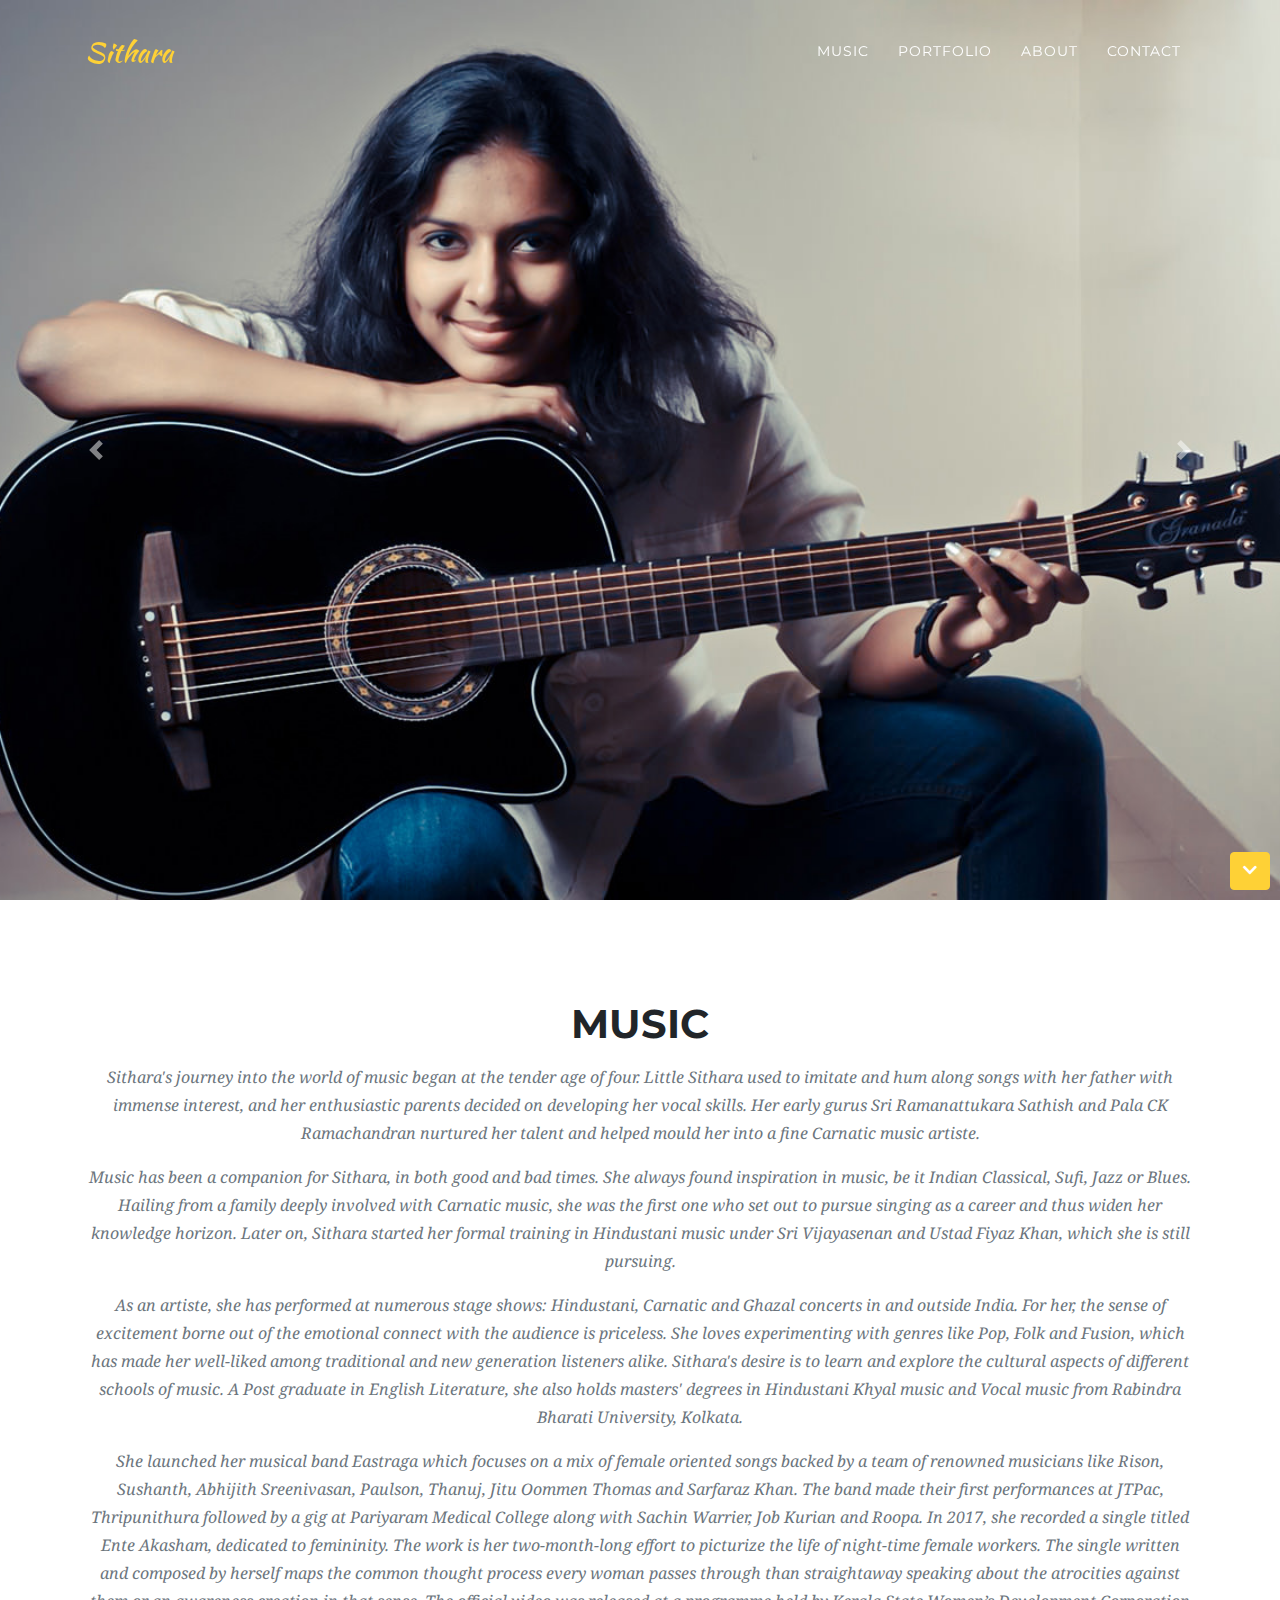
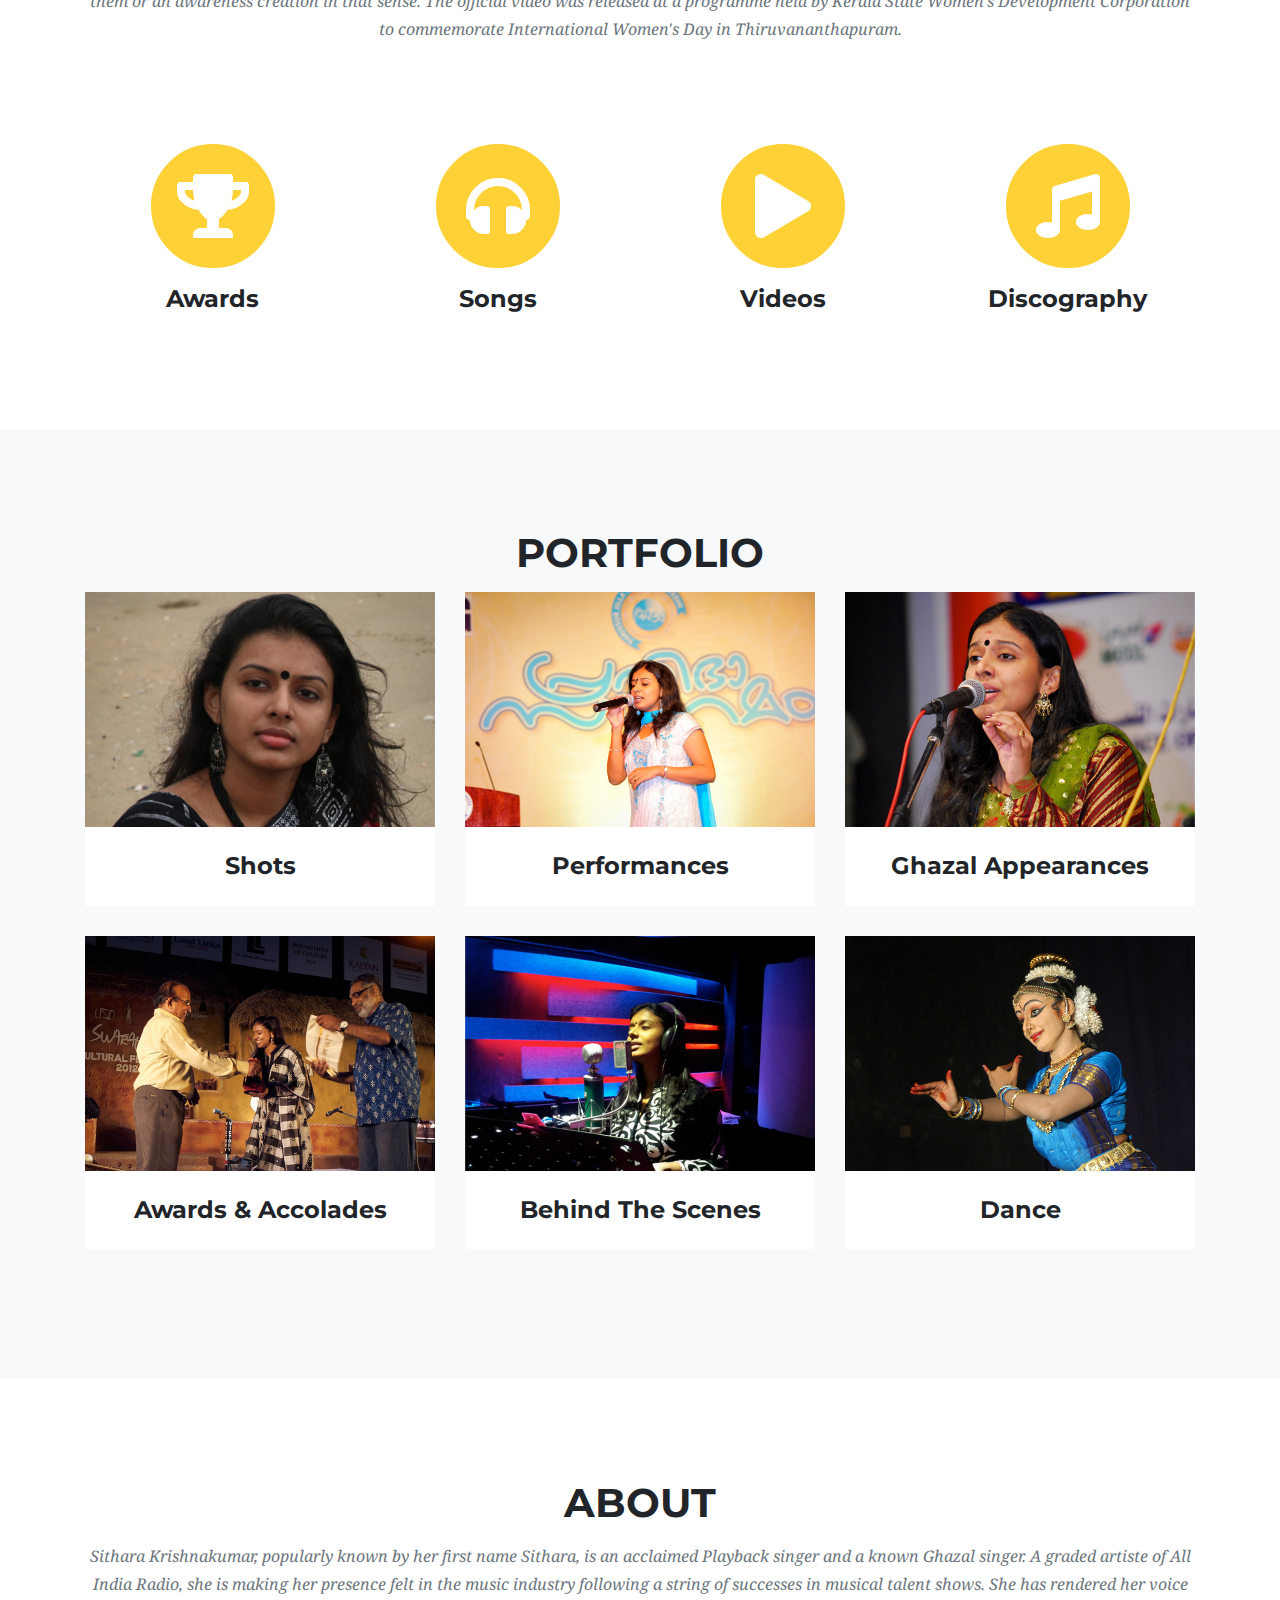
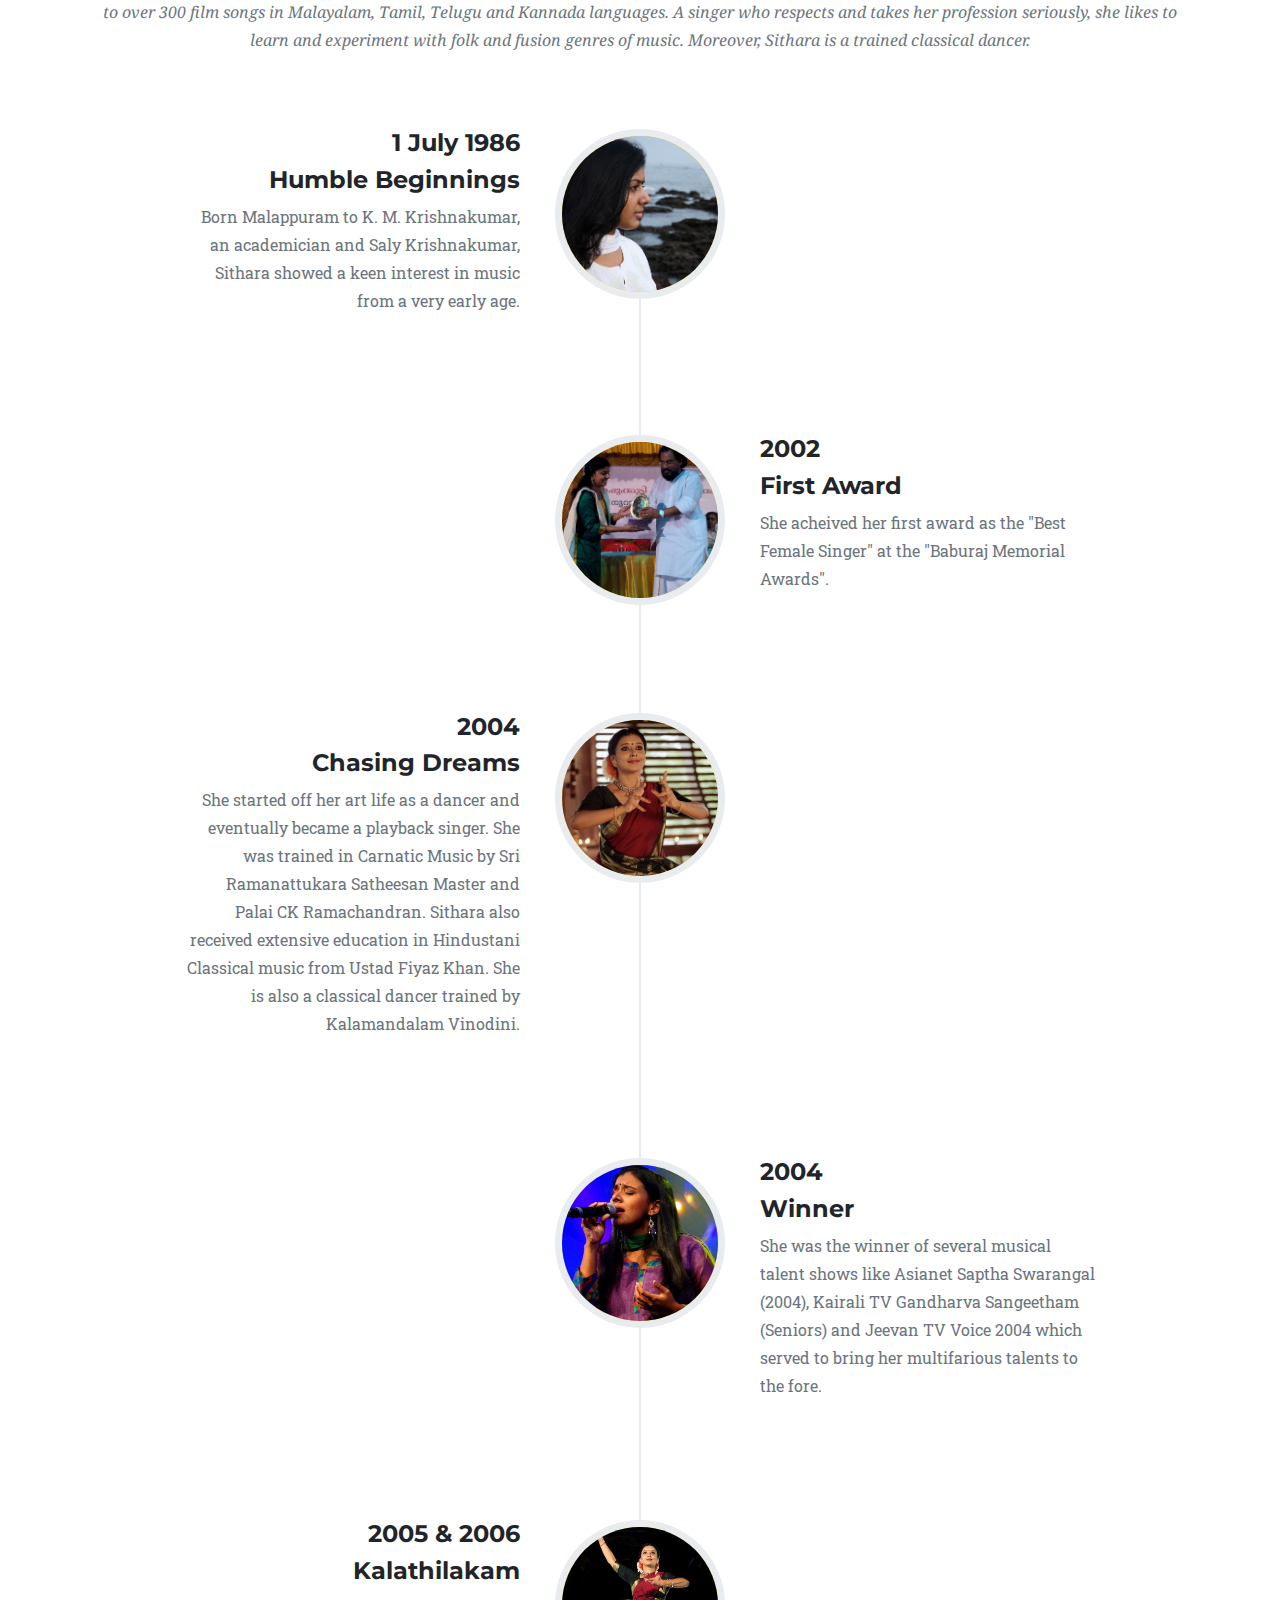
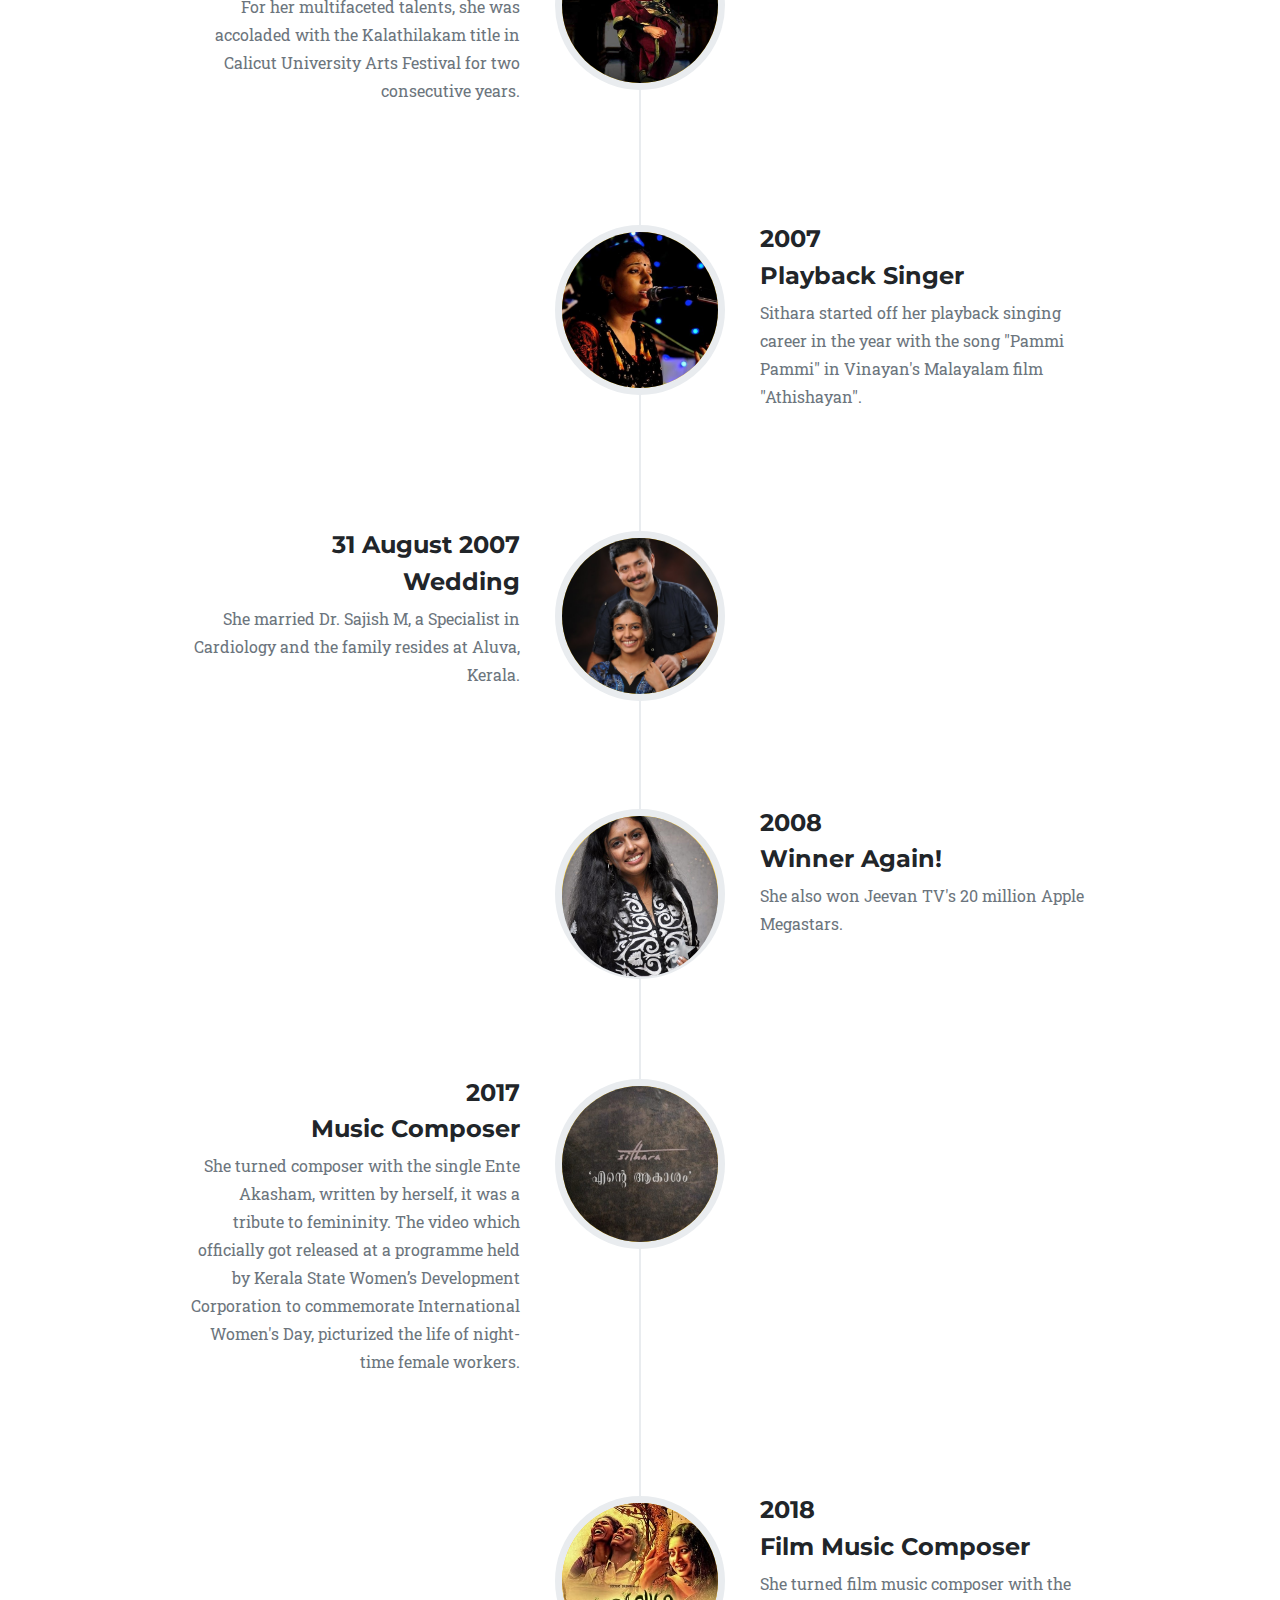
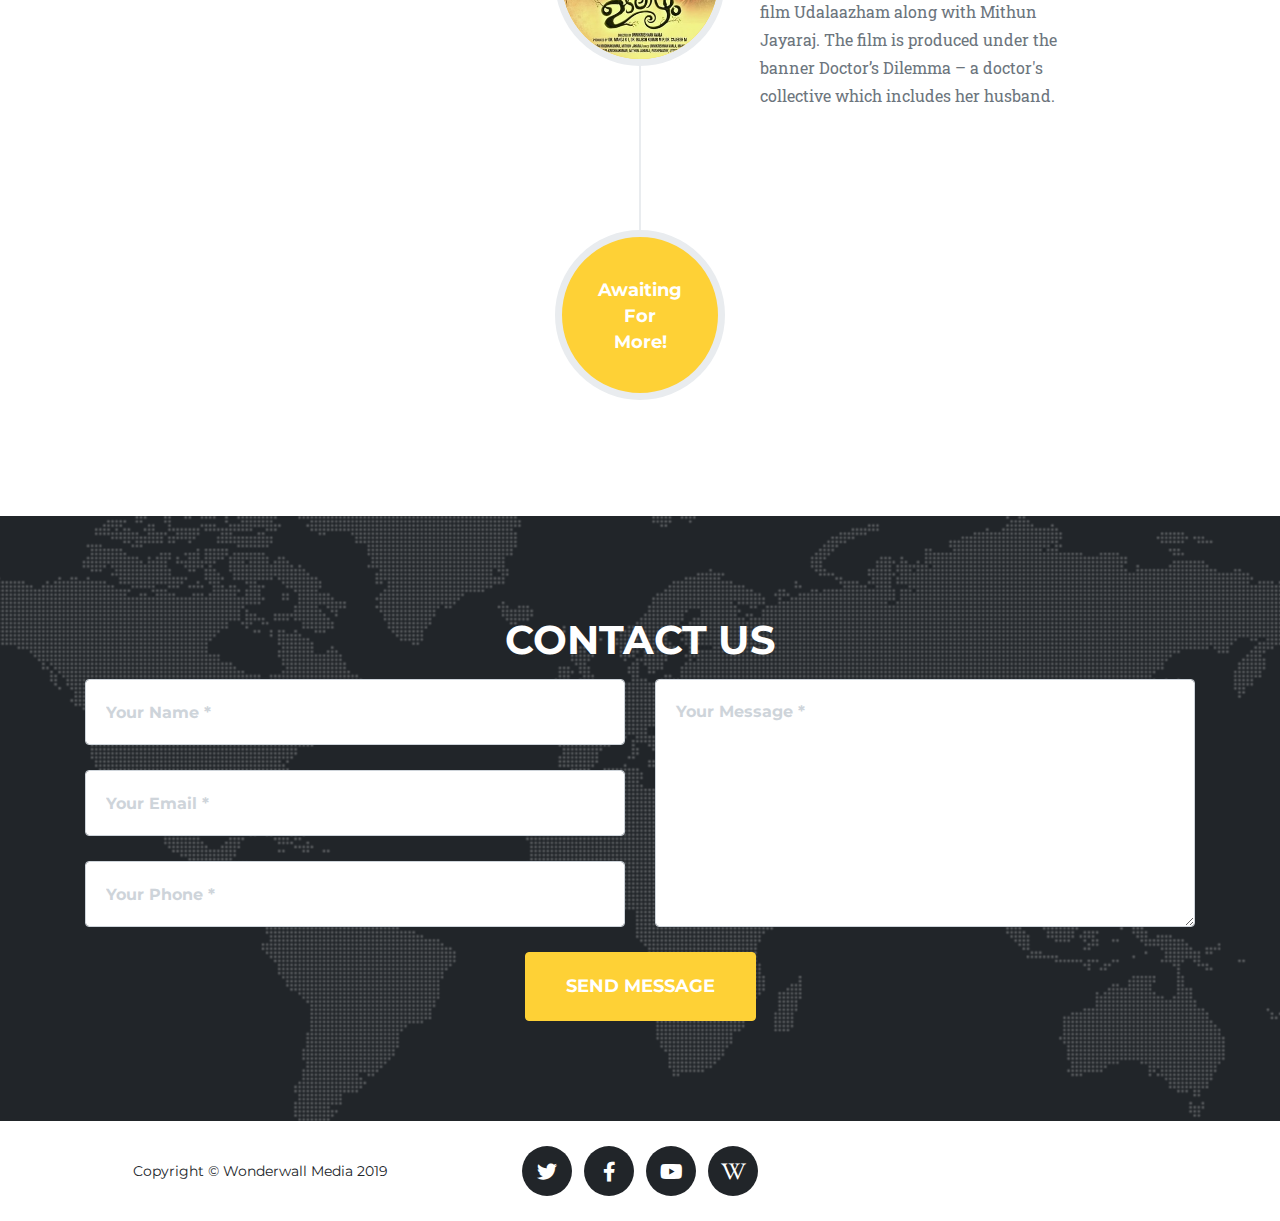
==== commit 3051797d: "Add files via upload" ====
--- a/index.html
+++ b/index.html
@@ -40,7 +40,7 @@
       <div class="collapse navbar-collapse" id="navbarResponsive">
         <ul class="navbar-nav text-uppercase ml-auto">
           <li class="nav-item">
-            <a class="nav-link js-scroll-trigger" href="#services">Statistics</a>
+            <a class="nav-link js-scroll-trigger" href="#services">Music</a>
           </li>
           <li class="nav-item">
             <a class="nav-link js-scroll-trigger" href="#portfolio">Portfolio</a>
@@ -171,13 +171,19 @@
     <div class="container">
       <div class="row">
         <div class="col-lg-12 text-center">
-          <h2 class="section-heading text-uppercase">Media</h2>
+          <h2 class="section-heading text-uppercase">Music</h2>
+		  <h3 class="section-subheading text-muted">
+				<p>Sithara's journey into the world of music began at the tender age of four. Little Sithara used to imitate and hum along songs with her father with immense interest, and her enthusiastic parents decided on developing her vocal skills. Her early gurus Sri Ramanattukara Sathish and Pala CK Ramachandran nurtured her talent and helped mould her into a fine Carnatic music artiste.</p>
+				<p>Music has been a companion for Sithara, in both good and bad times. She always found inspiration in music, be it Indian Classical, Sufi, Jazz or Blues. Hailing from a family deeply involved with Carnatic music, she was the first one who set out to pursue singing as a career and thus widen her knowledge horizon. Later on, Sithara started her formal training in Hindustani music under Sri Vijayasenan and Ustad Fiyaz Khan, which she is still pursuing.</p>
+				<p>As an artiste, she has performed at numerous stage shows: Hindustani, Carnatic and Ghazal concerts in and outside India. For her, the sense of excitement borne out of the emotional connect with the audience is priceless. She loves experimenting with genres like Pop, Folk and Fusion, which has made her well-liked among traditional and new generation listeners alike. Sithara's desire is to learn and explore the cultural aspects of different schools of music. A Post graduate in English Literature, she also holds masters' degrees in Hindustani Khyal music and Vocal music from Rabindra Bharati University, Kolkata.</p>
+				<p>She launched her musical band Eastraga which focuses on a mix of female oriented songs backed by a team of renowned musicians like Rison, Sushanth, Abhijith Sreenivasan, Paulson, Thanuj, Jitu Oommen Thomas and Sarfaraz Khan. The band made their first performances at JTPac, Thripunithura followed by a gig at Pariyaram Medical College along with Sachin Warrier, Job Kurian and Roopa. In 2017, she recorded a single titled Ente Akasham, dedicated to femininity. The work is her two-month-long effort to picturize the life of night-time female workers. The single written and composed by herself maps the common thought process every woman passes through than straightaway speaking about the atrocities against them or an awareness creation in that sense. The official video was released at a programme held by Kerala State Women’s Development Corporation to commemorate International Women's Day in Thiruvananthapuram.</p>
+		  </h3>
 		  </br>
         </div>
       </div>
       <div class="row text-center">
-        <div class="col-md-4">
-		  <a class="portfolio-link" data-toggle="modal" href="#">
+        <div class="col-md-3">
+		  <a class="portfolio-link" data-toggle="modal" href="#mediaModal1">
             <span class="fa-stack fa-4x">
               <i class="fas fa-circle fa-stack-2x text-primary"></i>
               <i class="fas fa-stack-1x fa-trophy fa-inverse"></i>
@@ -185,17 +191,17 @@
 		  </a>
           <h4 class="service-heading">Awards</h4>		  
         </div>
-        <div class="col-md-4">
+        <div class="col-md-3">
 		  <a class="portfolio-link" data-toggle="modal" href="#mediaModal2">
             <span class="fa-stack fa-4x">
               <i class="fas fa-circle fa-stack-2x text-primary"></i>
-              <i class="fas fa-stack-1x fa-music fa-inverse"></i>
+              <i class="fas fa-stack-1x fa-headphones fa-inverse"></i>
             </span>
 		  </a>
           <h4 class="service-heading">Songs</h4>
         </div>
-        <div class="col-md-4">
-		  <a class="portfolio-link" data-toggle="modal" href="#">
+        <div class="col-md-3">
+		  <a class="portfolio-link" data-toggle="modal" href="#mediaModal3">
             <span class="fa-stack fa-4x">
               <i class="fas fa-circle fa-stack-2x text-primary"></i>
               <i class="fas fa-stack-1x fa-play fa-inverse"></i>
@@ -203,6 +209,15 @@
 		  </a>
           <h4 class="service-heading">Videos</h4>
         </div>
+        <div class="col-md-3">
+		  <a class="portfolio-link" data-toggle="modal" href="#mediaModal4">
+            <span class="fa-stack fa-4x">
+              <i class="fas fa-circle fa-stack-2x text-primary"></i>
+              <i class="fas fa-stack-1x fa-music fa-inverse"></i>
+            </span>
+		  </a>
+          <h4 class="service-heading">Discography</h4>
+        </div>
       </div>
     </div>
   </section>
@@ -304,7 +319,9 @@
       <div class="row">
         <div class="col-lg-12 text-center">
           <h2 class="section-heading text-uppercase">About</h2>
-          <h3 class="section-subheading text-muted">Lorem ipsum dolor sit amet consectetur.</h3>
+			<h3 class="section-subheading text-muted">
+				<p>Sithara Krishnakumar, popularly known by her first name Sithara, is an acclaimed Playback singer and a known Ghazal singer. A graded artiste of All India Radio, she is making her presence felt in the music industry following a string of successes in musical talent shows. She has rendered her voice to over 300 film songs in Malayalam, Tamil, Telugu and Kannada languages. A singer who respects and takes her profession seriously, she likes to learn and experiment with folk and fusion genres of music. Moreover, Sithara is a trained classical dancer.</p>
+			</h3>
         </div>
       </div>
       <div class="row">
@@ -312,65 +329,149 @@
           <ul class="timeline">
             <li>
               <div class="timeline-image">
-                <img class="rounded-circle img-fluid" src="img/about/1.jpg" alt="">
+                <img class="rounded-circle img-fluid" style="width:100%; height:100%" src="img/about/01.jpg" alt="">
               </div>
               <div class="timeline-panel">
                 <div class="timeline-heading">
-                  <h4>2009-2011</h4>
-                  <h4 class="subheading">Our Humble Beginnings</h4>
+                  <h4>1 July 1986</h4>
+                  <h4 class="subheading">Humble Beginnings</h4>
                 </div>
                 <div class="timeline-body">
-                  <p class="text-muted">Lorem ipsum dolor sit amet, consectetur adipisicing elit. Sunt ut voluptatum eius sapiente, totam reiciendis temporibus qui quibusdam, recusandae sit vero unde, sed, incidunt et ea quo dolore laudantium consectetur!</p>
+                  <p class="text-muted">Born Malappuram to K. M. Krishnakumar, an academician and Saly Krishnakumar, Sithara showed a keen interest in music from a very early age.</p>
                 </div>
               </div>
             </li>
             <li class="timeline-inverted">
               <div class="timeline-image">
-                <img class="rounded-circle img-fluid" src="img/about/2.jpg" alt="">
+                <img class="rounded-circle img-fluid" style="width:100%; height:100%" src="img/about/02.jpg" alt="">
               </div>
               <div class="timeline-panel">
                 <div class="timeline-heading">
-                  <h4>March 2011</h4>
-                  <h4 class="subheading">An Agency is Born</h4>
+                  <h4>2002</h4>
+                  <h4 class="subheading">First Award</h4>
                 </div>
                 <div class="timeline-body">
-                  <p class="text-muted">Lorem ipsum dolor sit amet, consectetur adipisicing elit. Sunt ut voluptatum eius sapiente, totam reiciendis temporibus qui quibusdam, recusandae sit vero unde, sed, incidunt et ea quo dolore laudantium consectetur!</p>
+                  <p class="text-muted">She acheived her first award as the "Best Female Singer" at the "Baburaj Memorial Awards".</p>
                 </div>
               </div>
             </li>
             <li>
               <div class="timeline-image">
-                <img class="rounded-circle img-fluid" src="img/about/3.jpg" alt="">
+                <img class="rounded-circle img-fluid" style="width:100%; height:100%" src="img/about/03.jpg" alt="">
               </div>
               <div class="timeline-panel">
                 <div class="timeline-heading">
-                  <h4>December 2012</h4>
-                  <h4 class="subheading">Transition to Full Service</h4>
+                  <h4>2004</h4>
+                  <h4 class="subheading">Chasing Dreams</h4>
                 </div>
                 <div class="timeline-body">
-                  <p class="text-muted">Lorem ipsum dolor sit amet, consectetur adipisicing elit. Sunt ut voluptatum eius sapiente, totam reiciendis temporibus qui quibusdam, recusandae sit vero unde, sed, incidunt et ea quo dolore laudantium consectetur!</p>
+                  <p class="text-muted">She started off her art life as a dancer and eventually became a playback singer. She was trained in Carnatic Music by Sri Ramanattukara Satheesan Master and Palai CK Ramachandran. Sithara also received extensive education in Hindustani Classical music from Ustad Fiyaz Khan. She is also a classical dancer trained by Kalamandalam Vinodini.</p>
                 </div>
               </div>
             </li>
             <li class="timeline-inverted">
               <div class="timeline-image">
-                <img class="rounded-circle img-fluid" src="img/about/4.jpg" alt="">
+                <img class="rounded-circle img-fluid" src="img/about/04.jpg" alt="">
               </div>
               <div class="timeline-panel">
                 <div class="timeline-heading">
-                  <h4>July 2014</h4>
-                  <h4 class="subheading">Phase Two Expansion</h4>
+                  <h4>2004</h4>
+                  <h4 class="subheading">Winner</h4>
                 </div>
                 <div class="timeline-body">
-                  <p class="text-muted">Lorem ipsum dolor sit amet, consectetur adipisicing elit. Sunt ut voluptatum eius sapiente, totam reiciendis temporibus qui quibusdam, recusandae sit vero unde, sed, incidunt et ea quo dolore laudantium consectetur!</p>
+                  <p class="text-muted">She was the winner of several musical talent shows like Asianet Saptha Swarangal (2004), Kairali TV Gandharva Sangeetham (Seniors) and Jeevan TV Voice 2004 which served to bring her multifarious talents to the fore.</p>
+                </div>
+              </div>
+            </li>
+            <li>
+              <div class="timeline-image">
+                <img class="rounded-circle img-fluid" src="img/about/05.jpg" alt="">
+              </div>
+              <div class="timeline-panel">
+                <div class="timeline-heading">
+                  <h4>2005 & 2006</h4>
+                  <h4 class="subheading">Kalathilakam</h4>
+                </div>
+                <div class="timeline-body">
+                  <p class="text-muted">For her multifaceted talents, she was accoladed with the Kalathilakam title in Calicut University Arts Festival for two consecutive years.</p>
                 </div>
               </div>
             </li>
             <li class="timeline-inverted">
               <div class="timeline-image">
-                <h4>Be Part
-                  <br>Of Our
-                  <br>Story!</h4>
+                <img class="rounded-circle img-fluid" src="img/about/06.jpg" alt="">
+              </div>
+              <div class="timeline-panel">
+                <div class="timeline-heading">
+                  <h4>2007</h4>
+                  <h4 class="subheading">Playback Singer</h4>
+                </div>
+                <div class="timeline-body">
+                  <p class="text-muted">Sithara started off her playback singing career in the year with the song "Pammi Pammi" in Vinayan's Malayalam film "Athishayan".</p>
+                </div>
+              </div>
+            </li>
+            <li>
+              <div class="timeline-image">
+                <img class="rounded-circle img-fluid" src="img/about/07.jpg" alt="">
+              </div>
+              <div class="timeline-panel">
+                <div class="timeline-heading">
+                  <h4>31 August 2007</h4>
+                  <h4 class="subheading">Wedding</h4>
+                </div>
+                <div class="timeline-body">
+                  <p class="text-muted">She married Dr. Sajish M, a Specialist in Cardiology and the family resides at Aluva, Kerala.</p>
+                </div>
+              </div>
+            </li>
+            <li class="timeline-inverted">
+              <div class="timeline-image">
+                <img class="rounded-circle img-fluid" src="img/about/08.jpg" alt="">
+              </div>
+              <div class="timeline-panel">
+                <div class="timeline-heading">
+                  <h4>2008</h4>
+                  <h4 class="subheading">Winner Again!</h4>
+                </div>
+                <div class="timeline-body">
+                  <p class="text-muted">She also won Jeevan TV's 20 million Apple Megastars.</p>
+                </div>
+              </div>
+            </li>
+            <li>
+              <div class="timeline-image">
+                <img class="rounded-circle img-fluid" src="img/about/09.jpg" alt="">
+              </div>
+              <div class="timeline-panel">
+                <div class="timeline-heading">
+                  <h4>2017</h4>
+                  <h4 class="subheading">Music Composer</h4>
+                </div>
+                <div class="timeline-body">
+                  <p class="text-muted">She turned composer with the single Ente Akasham, written by herself, it was a tribute to femininity. The video which officially got released at a programme held by Kerala State Women’s Development Corporation to commemorate International Women's Day, picturized the life of night-time female workers.</p>
+                </div>
+              </div>
+            </li>
+            <li class="timeline-inverted">
+              <div class="timeline-image">
+                <img class="rounded-circle img-fluid" src="img/about/10.jpg" alt="">
+              </div>
+              <div class="timeline-panel">
+                <div class="timeline-heading">
+                  <h4>2018</h4>
+                  <h4 class="subheading">Film Music Composer</h4>
+                </div>
+                <div class="timeline-body">
+                  <p class="text-muted">She turned film music composer with the film Udalaazham along with Mithun Jayaraj. The film is produced under the banner Doctor’s Dilemma – a doctor's collective which includes her husband.</p>
+                </div>
+              </div>
+            </li>
+            <li class="timeline-inverted">
+              <div class="timeline-image">
+                <h4>Awaiting
+                  <br>For
+                  <br>More!</h4>
               </div>
             </li>
           </ul>
@@ -385,7 +486,6 @@
       <div class="row">
         <div class="col-lg-12 text-center">
           <h2 class="section-heading text-uppercase">Contact Us</h2>
-          <h3 class="section-subheading text-muted">Lorem ipsum dolor sit amet consectetur.</h3>
         </div>
       </div>
       <div class="row">
@@ -448,6 +548,11 @@
                 <i class="fab fa-youtube"></i>
               </a>
             </li>
+            <li class="list-inline-item">
+              <a href="https://en.wikipedia.org/wiki/Sithara_(singer)" target="_blank">
+                <i class="fab fa-wikipedia-w"></i>
+              </a>
+            </li>
           </ul>
         </div>
         <!--<div class="col-md-4">
@@ -478,14 +583,173 @@
         <div class="container">
               <div class="modal-body">
                 <!-- Project Details Go Here -->
-                <h2 class="text-uppercase">Songs</h2>				
-				<div class="add-bottom">
-					<div id="mainwrap">
-						<div id="alwrap">
-							<ul id="alList"></ul>
-						</div>
-					</div>
-				</div>
+                <h2 class="text-uppercase">Awards</h2>	
+				<table class="list-group" id="awards-table">
+                      <tbody>
+					  <tr class="list-group-item col-lg-12">
+                           <td class="col-lg-4 award-name">North American Film Award</td>
+                           <td class="col-lg-4 award">best Female singer</td>
+                           <td class="col-lg-4 year">2018</td>   
+                      </tr>
+                      <tr class="empty-row"></tr>                     
+                      <tr class="list-group-item col-lg-12">
+                           <td class="col-lg-4 award-name">Kerala State Film Award</td>
+                           <td class="col-lg-4 award">best Female singer</td>
+                           <td class="col-lg-4 year">2017</td>   
+                      </tr>
+                      <tr class="empty-row"></tr>                     
+                      <tr class="list-group-item col-lg-12">
+                           <td class="col-lg-4 award-name">Asiavision Awards</td>
+                           <td class="col-lg-4 award">best Female Playback singer</td>
+                           <td class="col-lg-4 year">2017</td>   
+                      </tr>
+                      <tr class="empty-row"></tr>
+                      <tr class="list-group-item col-lg-12">
+                           <td class="col-lg-4 award-name">Yuva Awards</td>
+                           <td class="col-lg-4 award">best Female Playback singer</td>
+                           <td class="col-lg-4 year">2017</td>   
+                      </tr>
+                      <tr class="empty-row"></tr> 
+                      <tr class="list-group-item col-lg-12">
+                           <td class="col-lg-4 award-name">Red FM Malayalam Music Awards</td>
+                           <td class="col-lg-4 award">best Female Playback singer</td>
+                           <td class="col-lg-4 year">2017</td>   
+                      </tr>
+                      <tr class="empty-row"></tr>
+                      <tr class="list-group-item col-lg-12">
+                           <td class="col-lg-4 award-name">Mangalam Music Awards</td>
+                           <td class="col-lg-4 award">best Female Playback singer</td>
+                           <td class="col-lg-4 year">2017</td>   
+                      </tr>
+                      <tr class="empty-row"></tr>                      
+                      <tr class="list-group-item col-lg-12">
+                           <td class="col-lg-4 award-name">Asianet TV Awards</td>
+                           <td class="col-lg-4 award">best Popular duet song</td>
+                           <td class="col-lg-4 year">2017</td>   
+                      </tr>
+                      <tr class="empty-row"></tr>
+                      <tr class="list-group-item col-lg-12">
+                           <td class="col-lg-4 award-name">FOKANA Awards</td>
+                           <td class="col-lg-4 award">best Playback singer</td>
+                           <td class="col-lg-4 year">2016</td>   
+                      </tr>
+                      <tr class="empty-row"></tr>                                           
+                      <tr class="list-group-item col-lg-12">
+                           <td class="col-lg-4 award-name">Anand TV Awards</td>
+                           <td class="col-lg-4 award">best Playback singer</td>
+                           <td class="col-lg-4 year">2016</td>   
+                      </tr>
+                      <tr class="empty-row"></tr>
+                      <tr class="list-group-item col-lg-12">
+                           <td class="col-lg-4 award-name">South Indian International Movie Awards</td>
+                           <td class="col-lg-4 award">best Playback singer</td>
+                           <td class="col-lg-4 year">2014</td>   
+                      </tr>
+                      <tr class="empty-row"></tr>
+                      <tr class="list-group-item col-lg-12">
+                           <td class="col-lg-4 award-name">Filmfare Awards</td>
+                           <td class="col-lg-4 award">best Playback singer Nominee</td>
+                           <td class="col-lg-4 year">2013</td>   
+                      </tr>
+                      <tr class="empty-row"></tr>
+                      <tr class="list-group-item col-lg-12">
+                           <td class="col-lg-4 award-name">Star Vijay Awards</td>
+                           <td class="col-lg-4 award">best Playback singer Nominee</td>
+                           <td class="col-lg-4 year">2013</td>   
+                      </tr>
+                        <tr class="empty-row"></tr>
+                      <tr class="list-group-item col-lg-12">
+                           <td class="col-lg-4 award-name">Inspire Film Award</td>
+                           <td class="col-lg-4 award">best Female Playback singer</td>
+                           <td class="col-lg-4 year">2012</td>   
+                      </tr>
+                        <tr class="empty-row"></tr>
+                      <tr class="list-group-item col-lg-12">
+                           <td class="col-lg-4 award-name">Mirchi Music Award</td>
+                           <td class="col-lg-4 award">best Female singer in Tamil</td>
+                           <td class="col-lg-4 year">2012</td>   
+                       </tr>
+                        <tr class="empty-row"></tr>
+                      <tr class="list-group-item col-lg-12">
+                           <td class="col-lg-4 award-name">Kerala State Film Award</td>
+                           <td class="col-lg-4 award">best Female singer</td>
+                           <td class="col-lg-4 year">2012</td>   
+                       </tr>
+                        <tr class="empty-row"></tr>
+                       <tr class="list-group-item col-lg-12">
+                           <td class="col-lg-4 award-name">L Channel Award</td>
+                           <td class="col-lg-4 award">best playback singer</td>
+                           <td class="col-lg-4 year">2012</td>   
+                       </tr>
+                        <tr class="empty-row"></tr>
+                        <tr class="list-group-item col-lg-12">
+                           <td class="col-lg-4 award-name">Kannur Rajan Memorial Award</td>
+                           <td class="col-lg-4 award">best playback singer</td>
+                           <td class="col-lg-4 year">2012</td>
+                       </tr>
+                       <tr class="empty-row"></tr>
+                       <tr class="list-group-item col-lg-12">
+                           <td class="col-lg-4 award-name">Vayalar Samskarika Vedi Award</td>
+                           <td class="col-lg-4 award">best Female playback singer</td>
+                           <td class="col-lg-4 year">2011</td>
+                       </tr>
+                       <tr class="empty-row"></tr>
+                       <tr class="list-group-item col-lg-12">
+                           <td class="col-lg-4 award-name"> Mohammed Rafi Memorial Award</td>
+                           <td class="col-lg-4 award">best Female playback singer</td>
+                           <td class="col-lg-4 year">2011</td>
+                       </tr>
+                        <tr class="empty-row"></tr>
+                        <tr class="list-group-item col-lg-12">
+                           <td class="col-lg-4 award-name">Drishya Award</td>
+                           <td class="col-lg-4 award">best playback singer</td>
+                           <td class="col-lg-4 year">2009</td>
+                       </tr>
+                       <tr class="empty-row"></tr>
+                       <tr class="list-group-item col-lg-12">
+                           <td class="col-lg-4 award-name">Gandharva Sangeetham (Seniors)</td>
+                           <td class="col-lg-4 award">Winner</td>
+                           <td class="col-lg-4 year">2009</td>
+                       </tr>
+                       <tr class="empty-row"></tr>
+                        <tr class="list-group-item col-lg-12">
+                           <td class="col-lg-4 award-name">Jeevan TV 2 Crore Apple Megastars</td>
+                           <td class="col-lg-4 award">Winner</td>
+                           <td class="col-lg-4 year">2008</td>
+                       </tr>
+                       <tr class="empty-row"></tr>
+                        <tr class="list-group-item col-lg-12">
+                           <td class="col-lg-4 award-name">Calicut University Arts Festival</td>
+                           <td class="col-lg-4 award">Kalathilakam</td>
+                           <td class="col-lg-4 year">2006</td>
+                       </tr>
+                       <tr class="empty-row"></tr>
+                        <tr class="list-group-item col-lg-12">
+                           <td class="col-lg-4 award-name">Calicut University Arts Festival</td>
+                           <td class="col-lg-4 award">Kalathilakam</td>
+                           <td class="col-lg-4 year">2005</td>
+                       </tr>
+                        <tr class="empty-row"></tr>
+                       <tr class="list-group-item col-lg-12">
+                           <td class="col-lg-4 award-name">Swaralaya Kairali Yesudas Award</td>
+                           <td class="col-lg-4 award">best singer</td>
+                           <td class="col-lg-4 year">2004</td>
+                       </tr>
+                        <tr class="empty-row"></tr>                        
+                       <tr class="list-group-item col-lg-12">
+                           <td class="col-lg-4 award-name">Jeevan TV Voice 2004</td>
+                           <td class="col-lg-4 award">Winner</td>
+                           <td class="col-lg-4 year">2004</td>
+                       </tr>
+                       <tr class="empty-row"></tr>   
+                       <tr class="list-group-item col-lg-12">
+                           <td class="col-lg-4 award-name">Baburaj Memorial Award</td>
+                           <td class="col-lg-4 award">best Female singer</td>
+                           <td class="col-lg-4 year">2002</td>
+                       </tr>
+                   </tbody>
+				</table>
+				</br>
 				<button class="btn btn-primary" data-dismiss="modal" type="button">
 				<i class="fas fa-times"></i>
 				Close</button>        
@@ -550,22 +814,697 @@
                 <h2 class="text-uppercase">Videos</h2>				
 				<div class="add-bottom">
 					<div id="mainwrap">
-						<div id="nowPlay">
-							<span id="npAction">Paused...</span><span id="npTitle"></span>
-						</div>
-						<div id="audiowrap">
-							<div id="audio0">
-								<video id="audio1" preload controls controlslist="nodownload">Your browser does not support HTML5 Audio! 😢</video>
-							</div>
-							<div id="tracks">
-								<a id="btnPrev"><i class="fas fa-xs fa-step-backward fa-inverse"></i></a><a id="btnNext"><i class="fas fa-xs fa-step-forward fa-inverse"></i></a>
-							</div>
-						</div>
-						<div id="plwrap">
-							<ul id="plList"></ul>
-						</div>
+						<iframe width="780" height="315" src="https://www.youtube.com/embed/mzSbfnxJW1M" frameborder="0" allow="accelerometer; autoplay; encrypted-media; gyroscope; picture-in-picture" allowfullscreen></iframe>
+						<iframe width="780" height="315" src="https://www.youtube.com/embed/fOd4p7tMZ4w" frameborder="0" allow="accelerometer; autoplay; encrypted-media; gyroscope; picture-in-picture" allowfullscreen></iframe>
+						<iframe width="780" height="315" src="https://www.youtube.com/embed/lOb0h0lZd5k" frameborder="0" allow="accelerometer; autoplay; encrypted-media; gyroscope; picture-in-picture" allowfullscreen></iframe>
+						<iframe width="780" height="315" src="https://www.youtube.com/embed/6_FImV_TL24" frameborder="0" allow="accelerometer; autoplay; encrypted-media; gyroscope; picture-in-picture" allowfullscreen></iframe>
+						<iframe width="780" height="315" src="https://www.youtube.com/embed/W0n1cwBzxQ8" frameborder="0" allow="accelerometer; autoplay; encrypted-media; gyroscope; picture-in-picture" allowfullscreen></iframe>
 					</div>
 				</div>
+				<button class="btn btn-primary" data-dismiss="modal" type="button">
+				<i class="fas fa-times"></i>
+				Close</button>        
+              </div>
+        </div>
+      </div>
+    </div>
+  </div>
+  
+  <!-- Modal 4-->
+  <div class="portfolio-modal modal fade" id="mediaModal4" tabindex="-1" role="dialog" aria-hidden="true">
+    <div class="modal-dialog">
+      <div class="modal-content">
+        <div class="close-modal" data-dismiss="modal">
+          <div class="lr">
+            <div class="rl"></div>
+          </div>
+        </div>
+        <div class="container">
+              <div class="modal-body">
+                <!-- Project Details Go Here -->
+                <h2 class="text-uppercase">Discography</h2>				
+				<table class="list-group" id="disco-table">              
+                    <tbody>
+						<tr class="list-group-item col-lg-12">     
+							<th class="col-lg-3 award-name">Song</th>              
+							<th class="col-lg-3 award">Movie</th>    
+							<th class="col-lg-3 award">Language</th>       
+							<th class="col-lg-3 year">Year</th>              
+						</tr>
+                      <tr class="list-group-item col-lg-12">
+                            <td class="col-lg-3 award-name">Ennuyire Penkiliye</td>           
+                            <td class="col-lg-3 award">Margamkali</td>
+                            <td class="col-lg-3 award">Malayalam</td>        
+                            <td class="col-lg-3 year">2019</td>  
+                        </tr>
+                        <tr class="empty-row"></tr>
+                      <tr class="list-group-item col-lg-12">      
+                            <td class="col-lg-3 award-name">Mazhayodu</td>           
+                            <td class="col-lg-3 award">Pathinettam Padi</td>
+                            <td class="col-lg-3 award">Malayalam</td>        
+                            <td class="col-lg-3 year">2019</td>  
+                        </tr>
+                        <tr class="empty-row"></tr>
+                      <tr class="list-group-item col-lg-12">
+                            <td class="col-lg-3 award-name">Jeevante Jeevanay</td>           
+                            <td class="col-lg-3 award">Sameer</td>
+                            <td class="col-lg-3 award">Malayalam</td>        
+                            <td class="col-lg-3 year">2019</td>  
+                        </tr>
+                        <tr class="empty-row"></tr>
+                      <tr class="list-group-item col-lg-12">
+                            <td class="col-lg-3 award-name">Pranthan Kandalil, Kayale</td>           
+                            <td class="col-lg-3 award">Thottappan</td>
+                            <td class="col-lg-3 award">Malayalam</td>        
+                            <td class="col-lg-3 year">2019</td>  
+                        </tr>
+                        <tr class="empty-row"></tr>
+                      <tr class="list-group-item col-lg-12">
+                            <td class="col-lg-3 award-name">Kannaram Potthan</td>           
+                            <td class="col-lg-3 award">Muttayikkallanum Mammaliyum</td>
+                            <td class="col-lg-3 award">Malayalam</td>        
+                            <td class="col-lg-3 year">2019</td>  
+                        </tr>
+                        <tr class="empty-row"></tr>
+                      <tr class="list-group-item col-lg-12">
+                            <td class="col-lg-3 award-name">Nee Mukilo</td>           
+                            <td class="col-lg-3 award">Uyare</td>
+                            <td class="col-lg-3 award">Malayalam</td>        
+                            <td class="col-lg-3 year">2019</td>  
+                        </tr>
+                        <tr class="empty-row"></tr>
+                      <tr class="list-group-item col-lg-12">
+                            <td class="col-lg-3 award-name">Kaathu Kaathe</td>           
+                            <td class="col-lg-3 award">Argentina Fans Kaattoorkadavu</td>
+                            <td class="col-lg-3 award">Malayalam</td>        
+                            <td class="col-lg-3 year">2019</td>  
+                        </tr>
+                        <tr class="empty-row"></tr>
+                      <tr class="list-group-item col-lg-12">
+                            <td class="col-lg-3 award-name">Moha Mundhiri</td>           
+                            <td class="col-lg-3 award">Madhura Raja</td>
+                            <td class="col-lg-3 award">Malayalam</td>        
+                            <td class="col-lg-3 year">2019</td>  
+                        </tr>
+                        <tr class="empty-row"></tr>
+                      <tr class="list-group-item col-lg-12">
+                            <td class="col-lg-3 award-name">Dhoorathengaay</td>           
+                            <td class="col-lg-3 award">Magic Moments</td>
+                            <td class="col-lg-3 award">Malayalam</td>        
+                            <td class="col-lg-3 year">2019</td>  
+                        </tr>
+                        <tr class="empty-row"></tr>
+                      <tr class="list-group-item col-lg-12">
+                            <td class="col-lg-3 award-name">Babuvetta</td>           
+                            <td class="col-lg-3 award">Kodathi Samaksham Balan Vakkeel</td>
+                            <td class="col-lg-3 award">Malayalam</td>        
+                            <td class="col-lg-3 year">2019</td>  
+                        </tr>
+                        <tr class="empty-row"></tr>
+                      <tr class="list-group-item col-lg-12">
+                            <td class="col-lg-3 award-name">Kili Penne</td>           
+                            <td class="col-lg-3 award">Zam Zam</td>
+                            <td class="col-lg-3 award">Malayalam</td>        
+                            <td class="col-lg-3 year">2019</td>  
+                        </tr>
+                        <tr class="empty-row"></tr>
+                      <tr class="list-group-item col-lg-12">
+                            <td class="col-lg-3 award-name">Novinte Kayal Karayil</td>           
+                            <td class="col-lg-3 award">Mikhael</td>
+                            <td class="col-lg-3 award">Malayalam</td>        
+                            <td class="col-lg-3 year">2019</td>  
+                        </tr>
+                        <tr class="empty-row"></tr>
+                      <tr class="list-group-item col-lg-12">
+                            <td class="col-lg-3 award-name">Cherathukal</td>           
+                            <td class="col-lg-3 award">Kumbalangi Nights</td>
+                            <td class="col-lg-3 award">Malayalam</td>        
+                            <td class="col-lg-3 year">2019</td>  
+                        </tr>
+                        <tr class="empty-row"></tr>
+                      <tr class="list-group-item col-lg-12">
+                            <td class="col-lg-3 award-name">Madhu Chandrika Poloru</td>           
+                            <td class="col-lg-3 award">Ente Ummante Peru</td>
+                            <td class="col-lg-3 award">Malayalam</td>        
+                            <td class="col-lg-3 year">2019</td>  
+                        </tr>
+                        <tr class="empty-row"></tr>
+                      <tr class="list-group-item col-lg-12">
+                            <td class="col-lg-3 award-name">Mazha Nanayum</td>           
+                            <td class="col-lg-3 award">Orange Valley</td>
+                            <td class="col-lg-3 award">Malayalam</td>        
+                            <td class="col-lg-3 year">2018</td>  
+                        </tr>
+                        <tr class="empty-row"></tr>
+                      <tr class="list-group-item col-lg-12">
+                            <td class="col-lg-3 award-name">Ennullil Ennum Nee Mathram, Kaanaa Kadalaasilaaro</td>           
+                            <td class="col-lg-3 award">Njan Marykutty</td>
+                            <td class="col-lg-3 award">Malayalam</td>        
+                            <td class="col-lg-3 year">2018</td>  
+                        </tr>
+                        <tr class="empty-row"></tr>
+                      <tr class="list-group-item col-lg-12">
+                            <td class="col-lg-3 award-name">Akalangal</td>           
+                            <td class="col-lg-3 award">Theekuchiyum Panithulliyum</td>
+                            <td class="col-lg-3 award">Telugu</td>        
+                            <td class="col-lg-3 year">2018</td>  
+                        </tr>
+                        <tr class="empty-row"></tr>
+                      <tr class="list-group-item col-lg-12">
+                            <td class="col-lg-3 award-name">Right Now</td>           
+                            <td class="col-lg-3 award">Pantham</td>
+                            <td class="col-lg-3 award">Telugu</td>        
+                            <td class="col-lg-3 year">2018</td>  
+                        </tr>
+                        <tr class="empty-row"></tr>
+                      <tr class="list-group-item col-lg-12">
+                            <td class="col-lg-3 award-name">Oridathu</td>           
+                            <td class="col-lg-3 award">Aalorukkam</td>
+                            <td class="col-lg-3 award">Malayalam</td>        
+                            <td class="col-lg-3 year">2018</td>  
+                        </tr>
+                        <tr class="empty-row"></tr>
+                      <tr class="list-group-item col-lg-12">
+                            <td class="col-lg-3 award-name">Medasooryante(f), Oridathoru, Puzhayil</td>           
+                            <td class="col-lg-3 award">Udalaazham</td>
+                            <td class="col-lg-3 award">Malayalam</td>        
+                            <td class="col-lg-3 year">2018</td>  
+                        </tr>
+                        <tr class="empty-row"></tr>
+                      <tr class="list-group-item col-lg-12">
+                            <td class="col-lg-3 award-name">Etho Paattin Eenam</td>           
+                            <td class="col-lg-3 award">Ira</td>
+                            <td class="col-lg-3 award">Malayalam</td>        
+                            <td class="col-lg-3 year">2018</td>  
+                        </tr>
+                        <tr class="empty-row"></tr>
+                      <tr class="list-group-item col-lg-12">
+                            <td class="col-lg-3 award-name">Mazhavil Kaavile</td>           
+                            <td class="col-lg-3 award">Kinar</td>
+                            <td class="col-lg-3 award">Malayalam</td>        
+                            <td class="col-lg-3 year">2018</td>  
+                        </tr>
+                        <tr class="empty-row"></tr>
+                      <tr class="list-group-item col-lg-12">
+                            <td class="col-lg-3 award-name">Vaanolam</td>           
+                            <td class="col-lg-3 award">Kala Viplavam Pranayam</td>
+                            <td class="col-lg-3 award">Malayalam</td>        
+                            <td class="col-lg-3 year">2018</td>  
+                        </tr>
+                        <tr class="empty-row"></tr>
+                      <tr class="list-group-item col-lg-12">
+                            <td class="col-lg-3 award-name">Pazhampattin Eenam</td>           
+                            <td class="col-lg-3 award">Kadha Paranja Kadha</td>
+                            <td class="col-lg-3 award">Malayalam</td>        
+                            <td class="col-lg-3 year">2018</td>  
+                        </tr>
+                        <tr class="empty-row"></tr>
+                      <tr class="list-group-item col-lg-12">
+                            <td class="col-lg-3 award-name">Marivil</td>           
+                            <td class="col-lg-3 award">Eeda</td>
+                            <td class="col-lg-3 award">Malayalam</td>        
+                            <td class="col-lg-3 year">2018</td>  
+                        </tr>
+                        <tr class="empty-row"></tr>
+                      <tr class="list-group-item col-lg-12">
+                            <td class="col-lg-3 award-name">Vaanamakalunnuvo</td>           
+                            <td class="col-lg-3 award">Vimaanam</td>
+                            <td class="col-lg-3 award">Malayalam</td>        
+                            <td class="col-lg-3 year">2017</td>  
+                        </tr>
+                        <tr class="empty-row"></tr>
+                      <tr class="list-group-item col-lg-12">
+                            <td class="col-lg-3 award-name">Kandittum Kandittum</td>           
+                            <td class="col-lg-3 award">Villain</td>
+                            <td class="col-lg-3 award">Malayalam</td>        
+                            <td class="col-lg-3 year">2017</td>  
+                        </tr>
+                        <tr class="empty-row"></tr>
+                      <tr class="list-group-item col-lg-12">
+                            <td class="col-lg-3 award-name">Kanakku, Nee Njangada, Ethu Mazhayilum</td>           
+                            <td class="col-lg-3 award">Udaharanam Sujatha</td>
+                            <td class="col-lg-3 award">Malayalam</td>        
+                            <td class="col-lg-3 year">2017</td>  
+                        </tr>
+                        <tr class="empty-row"></tr>
+                      <tr class="list-group-item col-lg-12">
+                            <td class="col-lg-3 award-name">Mampazhakkalam</td>           
+                            <td class="col-lg-3 award">Pokkiri Simon</td>
+                            <td class="col-lg-3 award">Malayalam</td>        
+                            <td class="col-lg-3 year">2017</td>  
+                        </tr>
+                        <tr class="empty-row"></tr>
+                      <tr class="list-group-item col-lg-12">
+                            <td class="col-lg-3 award-name">Aayilyam</td>           
+                            <td class="col-lg-3 award">Thondimuthalum Driksakshiyum</td>
+                            <td class="col-lg-3 award">Malayalam</td>        
+                            <td class="col-lg-3 year">2017</td>  
+                        </tr>
+                        <tr class="empty-row"></tr>
+                      <tr class="list-group-item col-lg-12">
+                            <td class="col-lg-3 award-name">Wow Song</td>           
+                            <td class="col-lg-3 award">Godha</td>
+                            <td class="col-lg-3 award">Malayalam</td>        
+                            <td class="col-lg-3 year">2017</td>  
+                        </tr>
+                        <tr class="empty-row"></tr>
+                      <tr class="list-group-item col-lg-12">
+                            <td class="col-lg-3 award-name">Udhichuyarnne</td>           
+                            <td class="col-lg-3 award">Sakhavu</td>
+                            <td class="col-lg-3 award">Malayalam</td>        
+                            <td class="col-lg-3 year">2017</td>  
+                        </tr>
+                        <tr class="empty-row"></tr>
+                      <tr class="list-group-item col-lg-12">
+                            <td class="col-lg-3 award-name">Chilankakal</td>           
+                            <td class="col-lg-3 award">Sathya</td>
+                            <td class="col-lg-3 award">Malayalam</td>        
+                            <td class="col-lg-3 year">2017</td>  
+                        </tr>
+                        <tr class="empty-row"></tr>
+                      <tr class="list-group-item col-lg-12">
+                            <td class="col-lg-3 award-name">Chakkikkochamme</td>           
+                            <td class="col-lg-3 award">C/O Saira Banu</td>
+                            <td class="col-lg-3 award">Malayalam</td>        
+                            <td class="col-lg-3 year">2017</td>  
+                        </tr>
+                        <tr class="empty-row"></tr>
+                      <tr class="list-group-item col-lg-12">
+                            <td class="col-lg-3 award-name">Mazhayazhake</td>           
+                            <td class="col-lg-3 award">Take It Easy</td>
+                            <td class="col-lg-3 award">Malayalam</td>        
+                            <td class="col-lg-3 year">2017</td>  
+                        </tr>
+                        <tr class="empty-row"></tr>
+                      <tr class="list-group-item col-lg-12">
+                            <td class="col-lg-3 award-name">Azhakulloru, Thazhukaam Thazhukaam</td>           
+                            <td class="col-lg-3 award">Yodhaavu</td>
+                            <td class="col-lg-3 award">Malayalam</td>        
+                            <td class="col-lg-3 year">2016</td>  
+                        </tr>
+                        <tr class="empty-row"></tr>
+                      <tr class="list-group-item col-lg-12">
+                            <td class="col-lg-3 award-name">Ravin Chillayil</td>           
+                            <td class="col-lg-3 award">Welcome to Central Jail</td>
+                            <td class="col-lg-3 award">Malayalam</td>        
+                            <td class="col-lg-3 year">2016</td>  
+                        </tr>
+                        <tr class="empty-row"></tr>
+                      <tr class="list-group-item col-lg-12">
+                            <td class="col-lg-3 award-name">Pavakku Bhoomiyil</td>           
+                            <td class="col-lg-3 award">Pa Va</td>
+                            <td class="col-lg-3 award">Malayalam</td>        
+                            <td class="col-lg-3 year">2016</td>  
+                        </tr>
+                        <tr class="empty-row"></tr>
+                      <tr class="list-group-item col-lg-12">
+                            <td class="col-lg-3 award-name">Naagaraajaavaaya</td>           
+                            <td class="col-lg-3 award">Ithinumappuram</td>
+                            <td class="col-lg-3 award">Malayalam</td>        
+                            <td class="col-lg-3 year">2016</td>  
+                        </tr>
+                        <tr class="empty-row"></tr>
+                      <tr class="list-group-item col-lg-12">
+                            <td class="col-lg-3 award-name">Hima Bindhukkal</td>           
+                            <td class="col-lg-3 award">Poyi Maranju Parayathe</td>
+                            <td class="col-lg-3 award">Malayalam</td>        
+                            <td class="col-lg-3 year">2016</td>  
+                        </tr>
+                        <tr class="empty-row"></tr>
+                      <tr class="list-group-item col-lg-12">
+                            <td class="col-lg-3 award-name">Thiruvavaniraavu, Ennilerinju</td>           
+                            <td class="col-lg-3 award">Jacobinte Swargarajyam</td>
+                            <td class="col-lg-3 award">Malayalam</td>        
+                            <td class="col-lg-3 year">2016</td>  
+                        </tr>
+                        <tr class="empty-row"></tr>
+                      <tr class="list-group-item col-lg-12">
+                            <td class="col-lg-3 award-name">Pooram Kaanan</td>           
+                            <td class="col-lg-3 award">Valleem Thetti Pulleem Thetti</td>
+                            <td class="col-lg-3 award">Malayalam</td>        
+                            <td class="col-lg-3 year">2016</td>  
+                        </tr>
+                        <tr class="empty-row"></tr>
+                      <tr class="list-group-item col-lg-12">
+                            <td class="col-lg-3 award-name">Manjadikkunnil</td>           
+                            <td class="col-lg-3 award">Ilamveyil</td>
+                            <td class="col-lg-3 award">Malayalam</td>        
+                            <td class="col-lg-3 year">2015</td>  
+                        </tr>
+                        <tr class="empty-row"></tr>
+                      <tr class="list-group-item col-lg-12">
+                            <td class="col-lg-3 award-name">Kaathilaro</td>           
+                            <td class="col-lg-3 award">Salt Mango Tree</td>
+                            <td class="col-lg-3 award">Malayalam</td>        
+                            <td class="col-lg-3 year">2015</td>  
+                        </tr>
+                        <tr class="empty-row"></tr>
+                      <tr class="list-group-item col-lg-12">
+                            <td class="col-lg-3 award-name">Neelavan Mukile Nee</td>           
+                            <td class="col-lg-3 award">Ayal Njanalla</td>
+                            <td class="col-lg-3 award">Malayalam</td>        
+                            <td class="col-lg-3 year">2015</td>  
+                        </tr>
+                        <tr class="empty-row"></tr>
+                      <tr class="list-group-item col-lg-12">
+                            <td class="col-lg-3 award-name">Venal Ozhiyunnu</td>           
+                            <td class="col-lg-3 award">Love 24 x 7</td>
+                            <td class="col-lg-3 award">Malayalam</td>        
+                            <td class="col-lg-3 year">2015</td>  
+                        </tr>
+                        <tr class="empty-row"></tr>
+                      <tr class="list-group-item col-lg-12">
+                            <td class="col-lg-3 award-name">Kaathil Parayum</td>           
+                            <td class="col-lg-3 award">Rudra Simhaasanam</td>
+                            <td class="col-lg-3 award">Malayalam</td>        
+                            <td class="col-lg-3 year">2015</td>  
+                        </tr>
+                        <tr class="empty-row"></tr>
+                      <tr class="list-group-item col-lg-12">
+                            <td class="col-lg-3 award-name">Etho Theerangal</td>           
+                            <td class="col-lg-3 award">Ivide</td>
+                            <td class="col-lg-3 award">Malayalam</td>        
+                            <td class="col-lg-3 year">2015</td>  
+                        </tr>
+                        <tr class="empty-row"></tr>
+                      <tr class="list-group-item col-lg-12">
+                            <td class="col-lg-3 award-name">Peyyunnunde Minnunnunde</td>           
+                            <td class="col-lg-3 award">Njan Ninnodu Koode Undu</td>
+                            <td class="col-lg-3 award">Malayalam</td>        
+                            <td class="col-lg-3 year">2015</td>  
+                        </tr>
+                        <tr class="empty-row"></tr>
+                      <tr class="list-group-item col-lg-12">
+                            <td class="col-lg-3 award-name">Ninte Nizhal Kondu</td>           
+                            <td class="col-lg-3 award">Sir C.P</td>
+                            <td class="col-lg-3 award">Malayalam</td>        
+                            <td class="col-lg-3 year">2015</td>  
+                        </tr>
+                        <tr class="empty-row"></tr>
+                      <tr class="list-group-item col-lg-12">
+                            <td class="col-lg-3 award-name">Nanayumee Mazha</td>           
+                            <td class="col-lg-3 award">Laila O Laila</td>
+                            <td class="col-lg-3 award">Malayalam</td>        
+                            <td class="col-lg-3 year">2015</td>  
+                        </tr>
+                        <tr class="empty-row"></tr>
+                      <tr class="list-group-item col-lg-12">
+                            <td class="col-lg-3 award-name">Kannodu Kannidayum</td>           
+                            <td class="col-lg-3 award">Cousins</td>
+                            <td class="col-lg-3 award">Malayalam</td>        
+                            <td class="col-lg-3 year">2014</td>  
+                        </tr>
+                        <tr class="empty-row"></tr>
+                      <tr class="list-group-item col-lg-12">
+                            <td class="col-lg-3 award-name">Swapnakoodu</td>           
+                            <td class="col-lg-3 award">Colour Balloon</td>
+                            <td class="col-lg-3 award">Malayalam</td>        
+                            <td class="col-lg-3 year">2014</td>  
+                        </tr>
+                        <tr class="empty-row"></tr>
+                      <tr class="list-group-item col-lg-12">
+                            <td class="col-lg-3 award-name">Thammil Thammil</td>           
+                            <td class="col-lg-3 award">Mylanji Monjulla Veedu</td>
+                            <td class="col-lg-3 award">Malayalam</td>        
+                            <td class="col-lg-3 year">2014</td>  
+                        </tr>
+                        <tr class="empty-row"></tr>
+                      <tr class="list-group-item col-lg-12">
+                            <td class="col-lg-3 award-name">Randattangal Kootimutti</td>           
+                            <td class="col-lg-3 award">Tamaar Padaar</td>
+                            <td class="col-lg-3 award">Malayalam</td>        
+                            <td class="col-lg-3 year">2014</td>  
+                        </tr>
+                        <tr class="empty-row"></tr>
+                      <tr class="list-group-item col-lg-12">
+                            <td class="col-lg-3 award-name">Sadaa Paalaya</td>           
+                            <td class="col-lg-3 award">Mr. Fraud</td>
+                            <td class="col-lg-3 award">Malayalam</td>        
+                            <td class="col-lg-3 year">2014</td>  
+                        </tr>
+                        <tr class="empty-row"></tr>
+                      <tr class="list-group-item col-lg-12">
+                            <td class="col-lg-3 award-name">Koodorukkidum</td>           
+                            <td class="col-lg-3 award">Ettekal Second</td>
+                            <td class="col-lg-3 award">Malayalam</td>        
+                            <td class="col-lg-3 year">2014</td>  
+                        </tr>
+                        <tr class="empty-row"></tr>
+                      <tr class="list-group-item col-lg-12">
+                            <td class="col-lg-3 award-name">Kilimozhikal Alayayi</td>           
+                            <td class="col-lg-3 award">Weeping Boy</td>
+                            <td class="col-lg-3 award">Malayalam</td>        
+                            <td class="col-lg-3 year">2014</td>  
+                        </tr>
+                        <tr class="empty-row"></tr>
+                      <tr class="list-group-item col-lg-12">
+                            <td class="col-lg-3 award-name">Ponveene</td>           
+                            <td class="col-lg-3 award">Rasputin</td>
+                            <td class="col-lg-3 award">Malayalam</td>        
+                            <td class="col-lg-3 year">2014</td>  
+                        </tr>
+                         <tr class="empty-row"></tr> 
+                      <tr class="list-group-item col-lg-12">
+                            <td class="col-lg-3 award-name">Iravin</td>           
+                            <td class="col-lg-3 award">Chennaiyil Oru Naal</td>
+                            <td class="col-lg-3 award">Tamil</td>        
+                            <td class="col-lg-3 year">2013</td>  
+                        </tr>
+                        <tr class="empty-row"></tr>
+                      <tr class="list-group-item col-lg-12">
+                            <td class="col-lg-3 award-name">Mizhigal Mezhugin</td>           
+                            <td class="col-lg-3 award">Avar Iruvarum</td>
+                            <td class="col-lg-3 award">Malayalam</td>        
+                            <td class="col-lg-3 year">2013</td>  
+                        </tr>
+                        <tr class="empty-row"></tr>
+                      <tr class="list-group-item col-lg-12">
+                            <td class="col-lg-3 award-name">Pen Poove Kunungi</td>           
+                            <td class="col-lg-3 award">Bangles</td>
+                            <td class="col-lg-3 award">Malayalam</td>        
+                            <td class="col-lg-3 year">2013</td>  
+                        </tr>        
+                        <tr class="empty-row"></tr>
+                      <tr class="list-group-item col-lg-12">
+                            <td class="col-lg-3 award-name">Police Maman</td>           
+                            <td class="col-lg-3 award">Police Maman</td>
+                            <td class="col-lg-3 award">Malayalam</td>        
+                            <td class="col-lg-3 year">2013</td>  
+                        </tr>        
+                        <tr class="empty-row"></tr>
+                      <tr class="list-group-item col-lg-12">
+                            <td class="col-lg-3 award-name">Ammadi Nan</td>           
+                            <td class="col-lg-3 award">J.C Daniel</td>
+                            <td class="col-lg-3 award">Tamil</td>        
+                            <td class="col-lg-3 year">2013</td>  
+                        </tr>        
+                        <tr class="empty-row"></tr>
+                      <tr class="list-group-item col-lg-12">
+                            <td class="col-lg-3 award-name">Mizhiyaale Cholli</td>           
+                            <td class="col-lg-3 award">Omega.exe</td>
+                            <td class="col-lg-3 award">Malayalam</td>        
+                            <td class="col-lg-3 year">2013</td>  
+                        </tr>        
+                        <tr class="empty-row"></tr>
+                      <tr class="list-group-item col-lg-12">
+                            <td class="col-lg-3 award-name">Isthiri Cut</td>           
+                            <td class="col-lg-3 award">Lucky Star</td>
+                            <td class="col-lg-3 award">Malayalam</td>        
+                            <td class="col-lg-3 year">2013</td>  
+                        </tr>        
+                        <tr class="empty-row"></tr>
+                      <tr class="list-group-item col-lg-12">
+                            <td class="col-lg-3 award-name">Enundodee</td>           
+                            <td class="col-lg-3 award">Celluloid</td>
+                            <td class="col-lg-3 award">Malayalam</td>        
+                            <td class="col-lg-3 year">2013</td>  
+                        </tr>        
+                        <tr class="empty-row"></tr>
+                      <tr class="list-group-item col-lg-12">
+                            <td class="col-lg-3 award-name">Maad Dad</td>           
+                            <td class="col-lg-3 award">Maanathe Vellithinkal</td>
+                            <td class="col-lg-3 award">Malayalam</td>        
+                            <td class="col-lg-3 year">2013</td>  
+                        </tr>        
+                        <tr class="empty-row"></tr>
+                      <tr class="list-group-item col-lg-12">
+                            <td class="col-lg-3 award-name">Mazha Mazha</td>           
+                            <td class="col-lg-3 award">Poppins</td>
+                            <td class="col-lg-3 award">Malayalam</td>        
+                            <td class="col-lg-3 year">2012</td>  
+                        </tr>        
+                        <tr class="empty-row"></tr>
+                      <tr class="list-group-item col-lg-12">
+                            <td class="col-lg-3 award-name">Etho Nira Sandhyayil</td>           
+                            <td class="col-lg-3 award">Chapters</td>
+                            <td class="col-lg-3 award">Malayalam</td>        
+                            <td class="col-lg-3 year">2012</td>  
+                        </tr>        
+                        <tr class="empty-row"></tr>
+                      <tr class="list-group-item col-lg-12">
+                            <td class="col-lg-3 award-name">Rub Rub Tera Rub</td>           
+                            <td class="col-lg-3 award">Mallu Singh</td>
+                            <td class="col-lg-3 award">Malayalam</td>        
+                            <td class="col-lg-3 year">2012</td>  
+                        </tr>        
+                        <tr class="empty-row"></tr>
+                      <tr class="list-group-item col-lg-12">
+                            <td class="col-lg-3 award-name">Hath Le Le</td>           
+                            <td class="col-lg-3 award">Mayamohini</td>
+                            <td class="col-lg-3 award">Malayalam</td>        
+                            <td class="col-lg-3 year">2012</td>  
+                        </tr>
+                        <tr class="empty-row"></tr>
+                      <tr class="list-group-item col-lg-12">
+                            <td class="col-lg-3 award-name">Kangal Neeye</td>           
+                            <td class="col-lg-3 award">Mupputhudum Un Karpanaigal</td>
+                            <td class="col-lg-3 award">Tamil</td>        
+                            <td class="col-lg-3 year">2012</td>  
+                        </tr>        
+                        <tr class="empty-row"></tr>
+                      <tr class="list-group-item col-lg-12">
+                            <td class="col-lg-3 award-name">Ambili Poomkala</td>           
+                            <td class="col-lg-3 award">Chayilyam</td>
+                            <td class="col-lg-3 award">Malayalam</td>        
+                            <td class="col-lg-3 year">2012</td>  
+                        </tr>        
+                        <tr class="empty-row"></tr>
+                      <tr class="list-group-item col-lg-12">
+                            <td class="col-lg-3 award-name">O Ponthoovalaayi</td>           
+                            <td class="col-lg-3 award">Ee Adutha Kaalath</td>
+                            <td class="col-lg-3 award">Malayalam</td>        
+                            <td class="col-lg-3 year">2012</td>  
+                        </tr>        
+                        <tr class="empty-row"></tr>
+                      <tr class="list-group-item col-lg-12">
+                            <td class="col-lg-3 award-name">Chinthum Paadi</td>           
+                            <td class="col-lg-3 award">Gruhanathan</td>
+                            <td class="col-lg-3 award">Malayalam</td>        
+                            <td class="col-lg-3 year">2012</td>  
+                        </tr>        
+                        <tr class="empty-row"></tr> 
+                      <tr class="list-group-item col-lg-12">
+                            <td class="col-lg-3 award-name">Kanneeraina</td>           
+                            <td class="col-lg-3 award">Nirantharam Nee Voohale</td>
+                            <td class="col-lg-3 award">Telugu</td>        
+                            <td class="col-lg-3 year">2012</td>  
+                        </tr>        
+                        <tr class="empty-row"></tr>
+                      <tr class="list-group-item col-lg-12">
+                            <td class="col-lg-3 award-name">Aadyaanuraaga</td>           
+                            <td class="col-lg-3 award">Asuravithu</td>
+                            <td class="col-lg-3 award">Malayalam</td>        
+                            <td class="col-lg-3 year">2012</td>  
+                        </tr>        
+                        <tr class="empty-row"></tr>
+                      <tr class="list-group-item col-lg-12">
+                            <td class="col-lg-3 award-name">Azhagana</td>           
+                            <td class="col-lg-3 award">Pathirama Pathukkunga</td>
+                            <td class="col-lg-3 award">Tamil</td>        
+                            <td class="col-lg-3 year">2012</td>  
+                        </tr>        
+                        <tr class="empty-row"></tr>
+                      <tr class="list-group-item col-lg-12">
+                            <td class="col-lg-3 award-name">Athadi</td>           
+                            <td class="col-lg-3 award">Krishnaveni Panjaalai</td>
+                            <td class="col-lg-3 award">Tamil</td>        
+                            <td class="col-lg-3 year">2012</td>  
+                        </tr>        
+                        <tr class="empty-row"></tr>
+                      <tr class="list-group-item col-lg-12">
+                            <td class="col-lg-3 award-name">Azhake Azhake Minal</td>           
+                            <td class="col-lg-3 award">Kaathal Mouna Mozhi</td>
+                            <td class="col-lg-3 award">Tamil</td>        
+                            <td class="col-lg-3 year">2012</td>  
+                        </tr>        
+                        <tr class="empty-row"></tr>                    
+                    <!--20-->
+                      <tr class="list-group-item col-lg-12">
+                            <td class="col-lg-3 award-name">Pakalin Pavanil</td>           
+                            <td class="col-lg-3 award">Traffic</td>
+                            <td class="col-lg-3 award">Malayalam</td>        
+                            <td class="col-lg-3 year">2011</td>  
+                        </tr>                
+                        <tr class="empty-row"></tr>
+                      <tr class="list-group-item col-lg-12">
+                            <td class="col-lg-3 award-name">Hoyyuthuthe</td>           
+                            <td class="col-lg-3 award">Aidhu Ondla Aidhu</td>
+                            <td class="col-lg-3 award">Kannada</td>        
+                            <td class="col-lg-3 year">2011</td>  
+                        </tr>        
+                        <tr class="empty-row"></tr>
+                      <tr class="list-group-item col-lg-12">
+                            <td class="col-lg-3 award-name">Malabandhaga</td>           
+                            <td class="col-lg-3 award">Aidhu Ondla Aidhu</td>
+                            <td class="col-lg-3 award">Kannada</td>        
+                            <td class="col-lg-3 year">2011</td>  
+                        </tr>         
+                        <tr class="empty-row"></tr> 
+                      <tr class="list-group-item col-lg-12">
+                            <td class="col-lg-3 award-name">Kunjade Kurumbanaade</td>           
+                            <td class="col-lg-3 award">Marykkundoru Kunjaadu</td>
+                            <td class="col-lg-3 award">Malayalam</td>        
+                            <td class="col-lg-3 year">2010</td>  
+                        </tr>        
+                        <tr class="empty-row"></tr>
+                      <tr class="list-group-item col-lg-12">
+                            <td class="col-lg-3 award-name">Panchara Chiri Kondu</td>           
+                            <td class="col-lg-3 award">Marykkundoru Kunjaadu</td>
+                            <td class="col-lg-3 award">Malayalam</td>        
+                            <td class="col-lg-3 year">2010</td>  
+                        </tr>        
+                        <tr class="empty-row"></tr>
+                      <tr class="list-group-item col-lg-12">
+                            <td class="col-lg-3 award-name">Kannaaram Pothi Pothi</td>           
+                            <td class="col-lg-3 award">Elsamma Enna Aankutty</td>
+                            <td class="col-lg-3 award">Malayalam</td>        
+                            <td class="col-lg-3 year">2010</td>  
+                        </tr>        
+                        <tr class="empty-row"></tr>
+                      <tr class="list-group-item col-lg-12">
+                            <td class="col-lg-3 award-name">Ponmaane</td>           
+                            <td class="col-lg-3 award">Yakshiyum Njanum</td>
+                            <td class="col-lg-3 award">Malayalam</td>        
+                            <td class="col-lg-3 year">2010</td>  
+                        </tr>        
+                        <tr class="empty-row"></tr>
+                      <tr class="list-group-item col-lg-12">
+                            <td class="col-lg-3 award-name">Allippoo Mallippoo</td>           
+                            <td class="col-lg-3 award">Pulliman</td>
+                            <td class="col-lg-3 award">Malayalam</td>        
+                            <td class="col-lg-3 year">2010</td>  
+                        </tr>        
+                        <tr class="empty-row"></tr>
+                      <tr class="list-group-item col-lg-12">
+                            <td class="col-lg-3 award-name">Thanka Thamizh</td>           
+                            <td class="col-lg-3 award">Best of Luck</td>
+                            <td class="col-lg-3 award">Malayalam</td>        
+                            <td class="col-lg-3 year">2010</td>  
+                        </tr>        
+                        <tr class="empty-row"></tr>
+                      <tr class="list-group-item col-lg-12">
+                            <td class="col-lg-3 award-name">Kilu Kilukkum</td>           
+                            <td class="col-lg-3 award">Gulumal</td>
+                            <td class="col-lg-3 award">Malayalam</td>        
+                            <td class="col-lg-3 year">2009</td>  
+                        </tr>        
+                        <tr class="empty-row"></tr> 
+                      <tr class="list-group-item col-lg-12">
+                            <td class="col-lg-3 award-name">Vinniloodangingu</td>           
+                            <td class="col-lg-3 award">Chithrasalabhangalude Veedu</td>
+                            <td class="col-lg-3 award">Malayalam</td>        
+                            <td class="col-lg-3 year">2008</td>  
+                        </tr>        
+                        <tr class="empty-row"></tr>
+                      <tr class="list-group-item col-lg-12">
+                            <td class="col-lg-3 award-name">Pammi Pammi Vanne</td>           
+                            <td class="col-lg-3 award">Athishayan</td>
+                            <td class="col-lg-3 award">Malayalam</td>        
+                            <td class="col-lg-3 year">2007</td>  
+                        </tr>        
+                        <tr class="empty-row"></tr>						
+					</tbody>
+				</table>
 				<button class="btn btn-primary" data-dismiss="modal" type="button">
 				<i class="fas fa-times"></i>
 				Close</button>        
--- a/css/agency.css
+++ b/css/agency.css
@@ -7,6 +7,49 @@
 body {
   overflow-x: hidden;
   font-family: 'Roboto Slab', -apple-system, BlinkMacSystemFont, 'Segoe UI', Roboto, 'Helvetica Neue', Arial, sans-serif, 'Apple Color Emoji', 'Segoe UI Emoji', 'Segoe UI Symbol', 'Noto Color Emoji';
+}
+
+tr.empty-row {
+    height: 5px;
+    background: #FFF
+}
+
+#awards-table, #disco-table {
+    width: 90%;
+    margin: 0 auto;
+    margin-bottom: 30px;
+}
+
+#awards-table tr {
+    margin: 5px 0;
+    cursor: pointer
+}
+
+#awards-table tr:hover, #disco-table tr:hover {
+    background-color: #fed136;
+    cursor: pointer;
+    color: #FFF
+}
+
+.year,.award,.award-name {
+    font-size: 15px;
+    text-transform: uppercase;
+    padding: 7px
+}
+
+.award-name {
+    padding-left: 15px;
+    text-align: left;
+	width:50%;
+}
+
+.award {
+    text-align: left;
+}
+
+.year {
+    text-align: right;
+    padding-right: 15px;
 }
 
 .image{
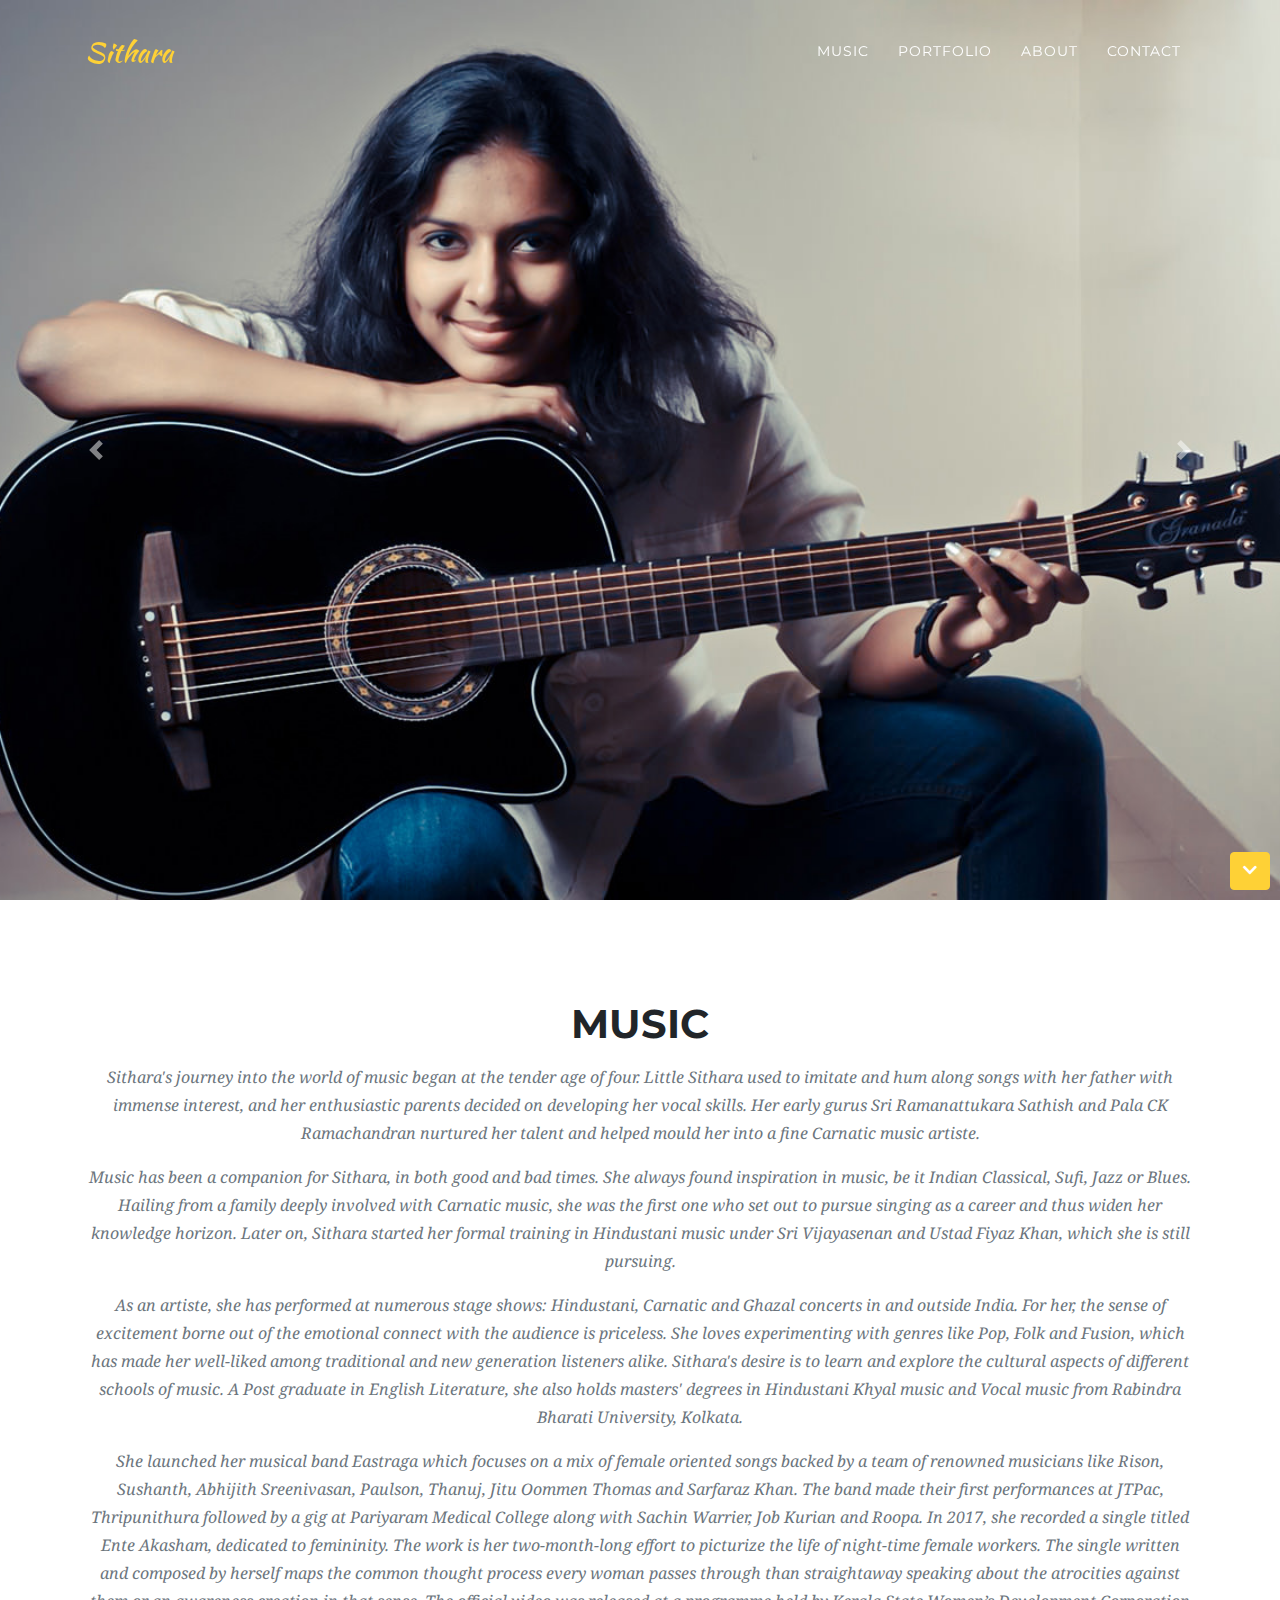
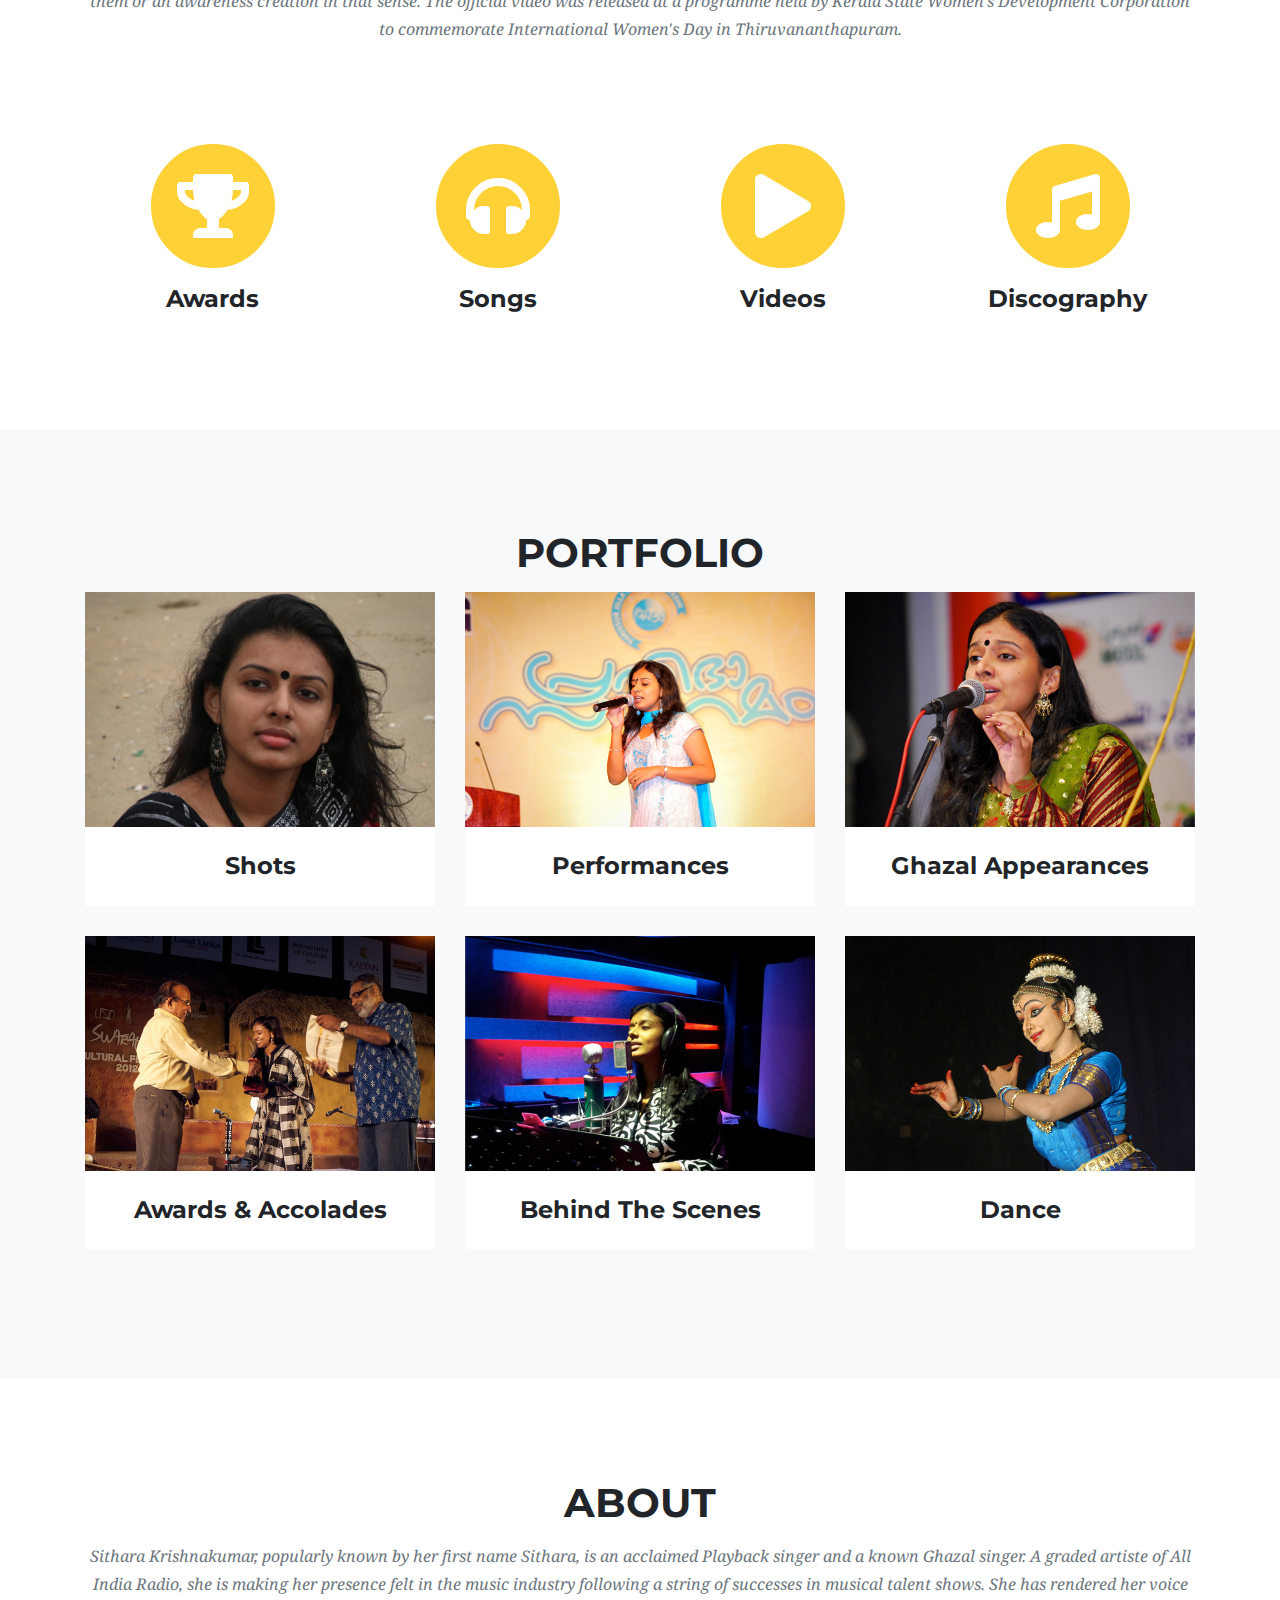
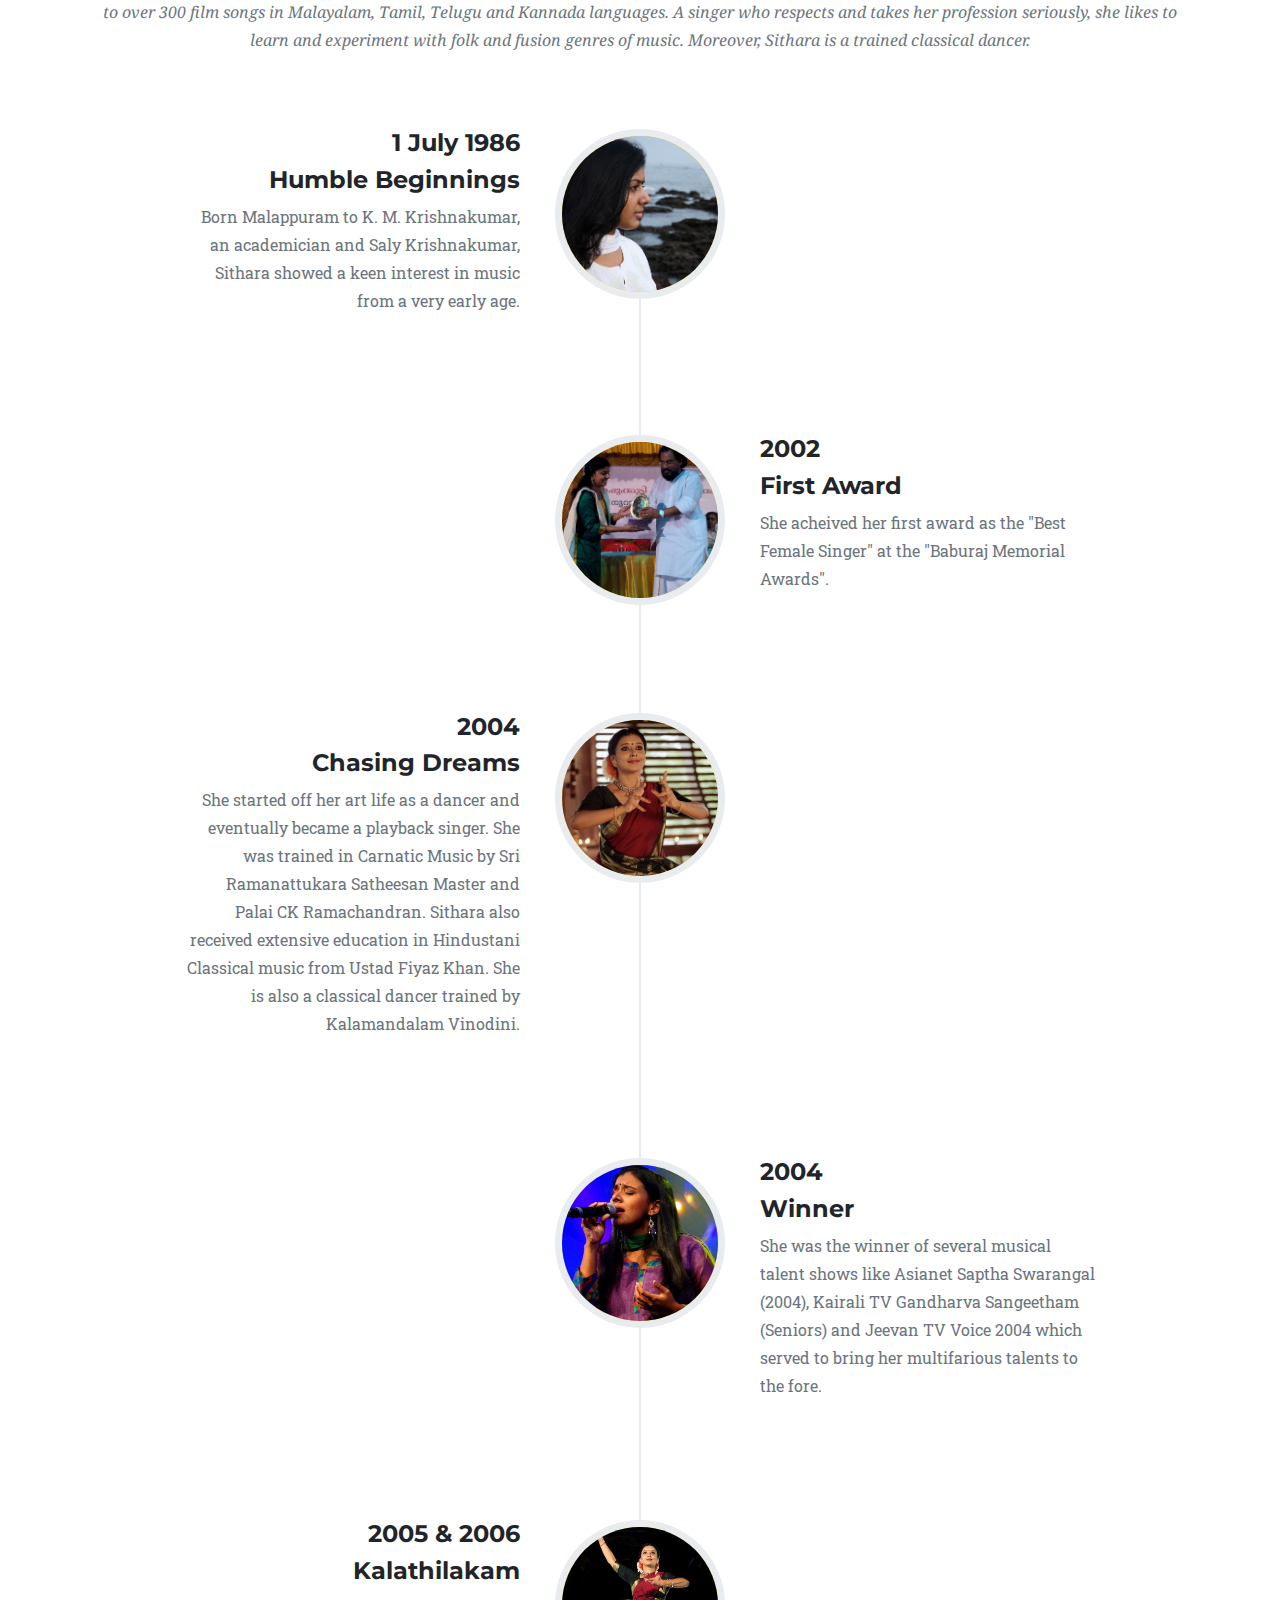
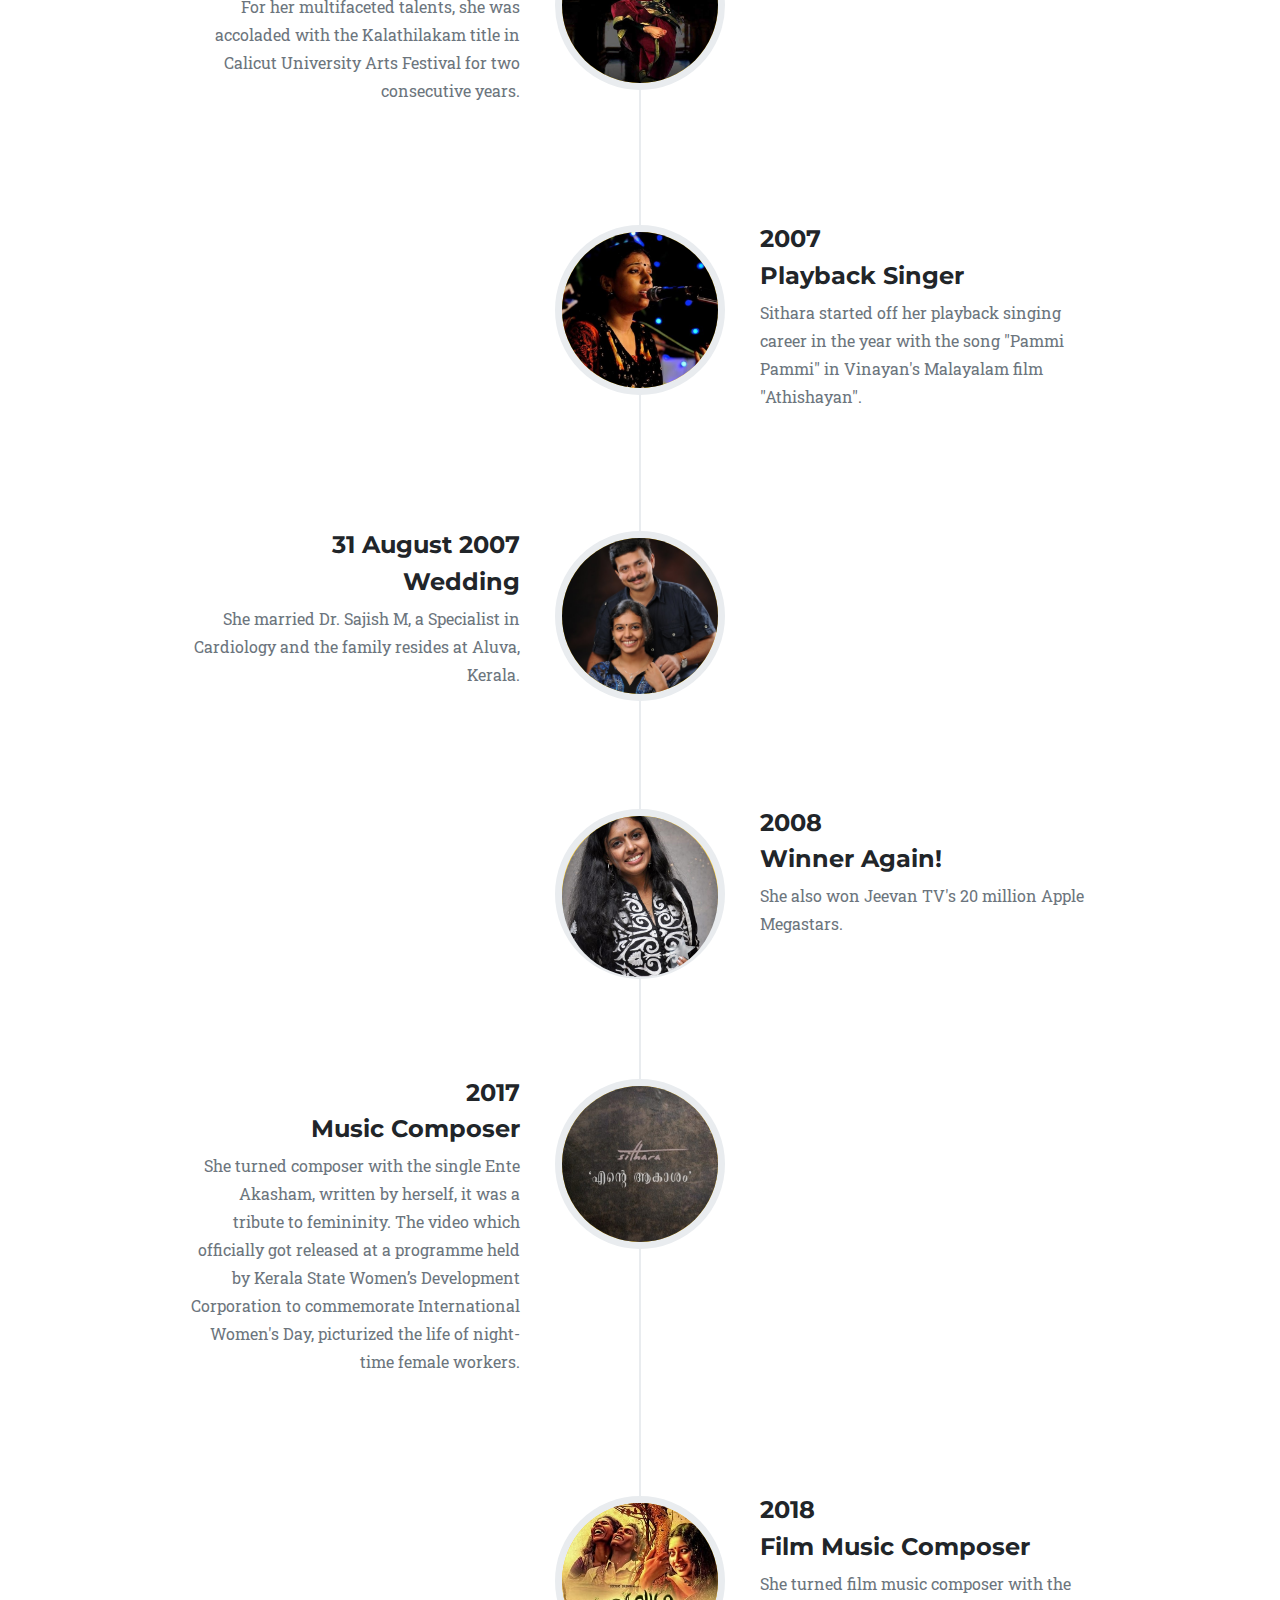
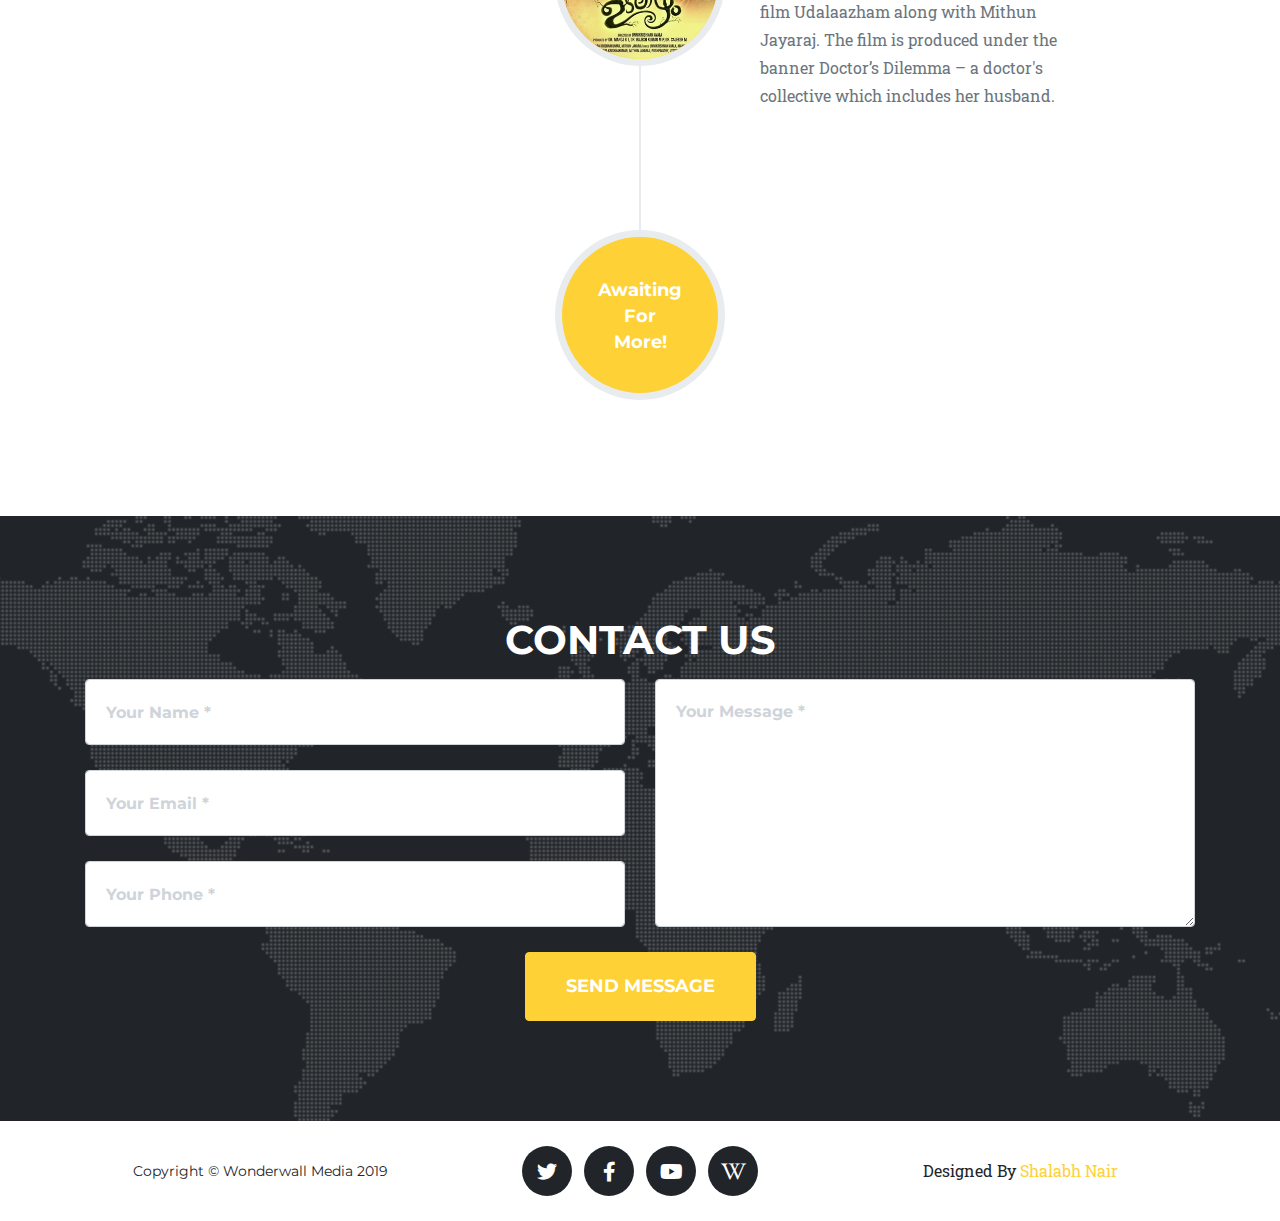
==== commit 9bbc68b3: "Add files via upload" ====
--- a/index.html
+++ b/index.html
@@ -555,16 +555,9 @@
             </li>
           </ul>
         </div>
-        <!--<div class="col-md-4">
-          <ul class="list-inline quicklinks">
-            <li class="list-inline-item">
-              <a href="#">Privacy Policy</a>
-            </li>
-            <li class="list-inline-item">
-              <a href="#">Terms of Use</a>
-            </li>
-          </ul>
-        </div>-->
+        <div class="col-md-4">
+			<span class="quicklinks">Designed By <a href="https://in.linkedin.com/in/shalabh-nair-80808ba1" target="_blank">Shalabh Nair</a></span>
+        </div>
       </div>
     </div>
   </footer>
@@ -814,11 +807,11 @@
                 <h2 class="text-uppercase">Videos</h2>				
 				<div class="add-bottom">
 					<div id="mainwrap">
-						<iframe width="780" height="315" src="https://www.youtube.com/embed/mzSbfnxJW1M" frameborder="0" allow="accelerometer; autoplay; encrypted-media; gyroscope; picture-in-picture" allowfullscreen></iframe>
-						<iframe width="780" height="315" src="https://www.youtube.com/embed/fOd4p7tMZ4w" frameborder="0" allow="accelerometer; autoplay; encrypted-media; gyroscope; picture-in-picture" allowfullscreen></iframe>
-						<iframe width="780" height="315" src="https://www.youtube.com/embed/lOb0h0lZd5k" frameborder="0" allow="accelerometer; autoplay; encrypted-media; gyroscope; picture-in-picture" allowfullscreen></iframe>
-						<iframe width="780" height="315" src="https://www.youtube.com/embed/6_FImV_TL24" frameborder="0" allow="accelerometer; autoplay; encrypted-media; gyroscope; picture-in-picture" allowfullscreen></iframe>
-						<iframe width="780" height="315" src="https://www.youtube.com/embed/W0n1cwBzxQ8" frameborder="0" allow="accelerometer; autoplay; encrypted-media; gyroscope; picture-in-picture" allowfullscreen></iframe>
+						<iframe class="video-size" src="https://www.youtube.com/embed/mzSbfnxJW1M" frameborder="0" allow="accelerometer; autoplay; encrypted-media; gyroscope; picture-in-picture" allowfullscreen></iframe>
+						<iframe class="video-size" src="https://www.youtube.com/embed/fOd4p7tMZ4w" frameborder="0" allow="accelerometer; autoplay; encrypted-media; gyroscope; picture-in-picture" allowfullscreen></iframe>
+						<iframe class="video-size" src="https://www.youtube.com/embed/lOb0h0lZd5k" frameborder="0" allow="accelerometer; autoplay; encrypted-media; gyroscope; picture-in-picture" allowfullscreen></iframe>
+						<iframe class="video-size" src="https://www.youtube.com/embed/6_FImV_TL24" frameborder="0" allow="accelerometer; autoplay; encrypted-media; gyroscope; picture-in-picture" allowfullscreen></iframe>
+						<iframe class="video-size" src="https://www.youtube.com/embed/W0n1cwBzxQ8" frameborder="0" allow="accelerometer; autoplay; encrypted-media; gyroscope; picture-in-picture" allowfullscreen></iframe>
 					</div>
 				</div>
 				<button class="btn btn-primary" data-dismiss="modal" type="button">
@@ -848,7 +841,7 @@
 						<tr class="list-group-item col-lg-12">     
 							<th class="col-lg-3 award-name">Song</th>              
 							<th class="col-lg-3 award">Movie</th>    
-							<th class="col-lg-3 award">Language</th>       
+							<th class="col-lg-3 award">Language</th> 
 							<th class="col-lg-3 year">Year</th>              
 						</tr>
                       <tr class="list-group-item col-lg-12">
@@ -1542,12 +1535,12 @@
 					</div>
 					<div class="col-lg-3 col-md-4 col-6">
 					<a href="#" class="d-block mb-4 image">
-							<img class="img-fluid" style="height:100%" src="img/shots/sithara_potrait_03.jpg" alt="">
-						</a>
-					</div>
-					<div class="col-lg-3 col-md-4 col-6">
-					<a href="#" class="d-block mb-4 image">
-							<img class="img-fluid" style="height:100%" src="img/shots/sithara_potrait_04.jpg" alt="">
+							<img class="img-fluid h-100" src="img/shots/sithara_potrait_03.jpg" alt="">
+						</a>
+					</div>
+					<div class="col-lg-3 col-md-4 col-6">
+					<a href="#" class="d-block mb-4 image">
+							<img class="img-fluid h-100" src="img/shots/sithara_potrait_04.jpg" alt="">
 						</a>
 					</div>
 					<div class="col-lg-3 col-md-4 col-6">
@@ -1572,22 +1565,22 @@
 					</div>
 					<div class="col-lg-3 col-md-4 col-6">
 					<a href="#" class="d-block mb-4 image">
-							<img class="img-fluid" style="height:100%" src="img/shots/sithara_potrait_09.jpg" alt="">
-						</a>
-					</div>
-					<div class="col-lg-3 col-md-4 col-6">
-					<a href="#" class="d-block mb-4 image">
-							<img class="img-fluid" style="height:100%" src="img/shots/sithara_potrait_10.jpg" alt="">
-						</a>
-					</div>
-					<div class="col-lg-3 col-md-4 col-6">
-					<a href="#" class="d-block mb-4 image">
-							<img class="img-fluid" style="height:100%" src="img/shots/sithara_potrait_11.jpg" alt="">
-						</a>
-					</div>
-					<div class="col-lg-3 col-md-4 col-6">
-					<a href="#" class="d-block mb-4 image">
-							<img class="img-fluid" style="height:100%" src="img/shots/sithara_potrait_12.jpg" alt="">
+							<img class="img-fluid h-100" src="img/shots/sithara_potrait_09.jpg" alt="">
+						</a>
+					</div>
+					<div class="col-lg-3 col-md-4 col-6">
+					<a href="#" class="d-block mb-4 image">
+							<img class="img-fluid h-100" src="img/shots/sithara_potrait_10.jpg" alt="">
+						</a>
+					</div>
+					<div class="col-lg-3 col-md-4 col-6">
+					<a href="#" class="d-block mb-4 image">
+							<img class="img-fluid h-100" src="img/shots/sithara_potrait_11.jpg" alt="">
+						</a>
+					</div>
+					<div class="col-lg-3 col-md-4 col-6">
+					<a href="#" class="d-block mb-4 image">
+							<img class="img-fluid h-100" src="img/shots/sithara_potrait_12.jpg" alt="">
 						</a>
 					</div>
 					<div class="col-lg-3 col-md-4 col-6">
@@ -1607,7 +1600,7 @@
 					</div>
 					<div class="col-lg-3 col-md-4 col-6">
 					<a href="#" class="d-block mb-4 image">
-							<img class="img-fluid" style="height:100%" src="img/shots/sithara_potrait_16.jpg" alt="">
+							<img class="img-fluid h-100" src="img/shots/sithara_potrait_16.jpg" alt="">
 						</a>
 					</div>
 					<div class="col-lg-3 col-md-4 col-6">
@@ -1617,7 +1610,7 @@
 					</div>
 					<div class="col-lg-3 col-md-4 col-6">
 					<a href="#" class="d-block mb-4 image">
-							<img class="img-fluid" style="height:100%" src="img/shots/sithara_portrait_18.jpg" alt="">
+							<img class="img-fluid h-100" src="img/shots/sithara_portrait_18.jpg" alt="">
 						</a>
 					</div>
 					<div class="col-lg-3 col-md-4 col-6">
@@ -1657,12 +1650,12 @@
 			<div class="row text-center text-lg-left">			
 				<div class="col-lg-3 col-md-4 col-6">
 				<a href="#" class="d-block mb-4 image">
-						<img class="img-fluid" style="height:100%" src="img/performance/live_58.jpg" alt="">
+						<img class="img-fluid h-100" src="img/performance/live_58.jpg" alt="">
 					</a>
 				</div>
 				<div class="col-lg-3 col-md-4 col-6">
 				<a href="#" class="d-block mb-4 image">
-						<img class="img-fluid" style="height:100%" src="img/performance/live_59.jpg" alt="">
+						<img class="img-fluid h-100" src="img/performance/live_59.jpg" alt="">
 					</a>
 				</div>
 				<div class="col-lg-3 col-md-4 col-6">
@@ -1672,7 +1665,7 @@
 				</div>
 				<div class="col-lg-3 col-md-4 col-6">
 				<a href="#" class="d-block mb-4 image">
-						<img class="img-fluid" style="height:100%" src="img/performance/live_61.jpg" alt="">
+						<img class="img-fluid h-100" src="img/performance/live_61.jpg" alt="">
 					</a>
 				</div>
 				<div class="col-lg-3 col-md-4 col-6">
@@ -1687,32 +1680,32 @@
 				</div>
 				<div class="col-lg-3 col-md-4 col-6">
 				<a href="#" class="d-block mb-4 image">
-						<img class="img-fluid" style="height:100%" src="img/performance/sithara_live_04_mini.jpg" alt="">
+						<img class="img-fluid h-100" src="img/performance/sithara_live_04_mini.jpg" alt="">
 					</a>
 				</div>
 				<div class="col-lg-3 col-md-4 col-6">
 				<a href="#" class="d-block mb-4 image">
-						<img class="img-fluid" style="height:100%" src="img/performance/sithara_live_48_mini.jpg" alt="">
+						<img class="img-fluid h-100" src="img/performance/sithara_live_48_mini.jpg" alt="">
 					</a>
 				</div>
 				<div class="col-lg-3 col-md-4 col-6">
 				<a href="#" class="d-block mb-4 image">
-						<img class="img-fluid" style="height:100%" src="img/performance/sithara_live_49_mini.jpg" alt="">
+						<img class="img-fluid h-100" src="img/performance/sithara_live_49_mini.jpg" alt="">
 					</a>
 				</div>
 				<div class="col-lg-3 col-md-4 col-6">
 				<a href="#" class="d-block mb-4 image">
-						<img class="img-fluid" style="height:100%" src="img/performance/sithara_live_50_mini.jpg" alt="">
+						<img class="img-fluid h-100" src="img/performance/sithara_live_50_mini.jpg" alt="">
 					</a>
 				</div>
 				<div class="col-lg-3 col-md-4 col-6">
 				<a href="#" class="d-block mb-4 image">
-						<img class="img-fluid" style="height:100%" src="img/performance/sithara_live_51_mini.jpg" alt="">
+						<img class="img-fluid h-100" src="img/performance/sithara_live_51_mini.jpg" alt="">
 					</a>
 				</div>
 				<div class="col-lg-3 col-md-4 col-6">
 				<a href="#" class="d-block mb-4 image">
-						<img class="img-fluid" style="height:100%" src="img/performance/sithara_live_52_mini.jpg" alt="">
+						<img class="img-fluid h-100" src="img/performance/sithara_live_52_mini.jpg" alt="">
 					</a>
 				</div>
 			</div>
@@ -1741,7 +1734,7 @@
 				<div class="row text-center text-lg-left">			
 					<div class="col-lg-3 col-md-4 col-6">
 					<a href="#" class="d-block mb-4 image">
-							<img class="img-fluid" style="height:100%" src="img/ghazals/sithara_ghazal_01_mini.jpg" alt="">
+							<img class="img-fluid h-100" src="img/ghazals/sithara_ghazal_01_mini.jpg" alt="">
 						</a>
 					</div>
 					<div class="col-lg-3 col-md-4 col-6">
@@ -1756,7 +1749,7 @@
 					</div>
 					<div class="col-lg-3 col-md-4 col-6">
 					<a href="#" class="d-block mb-4 image">
-							<img class="img-fluid" style="height:100%" src="img/ghazals/sithara_ghazal_04_mini.jpg" alt="">
+							<img class="img-fluid h-100" src="img/ghazals/sithara_ghazal_04_mini.jpg" alt="">
 						</a>
 					</div>
 					<div class="col-lg-3 col-md-4 col-6">
@@ -1771,22 +1764,22 @@
 					</div>
 					<div class="col-lg-3 col-md-4 col-6">
 					<a href="#" class="d-block mb-4 image">
-							<img class="img-fluid" style="height:100%" src="img/ghazals/sithara_ghazal_07_mini.jpg" alt="">
-						</a>
-					</div>
-					<div class="col-lg-3 col-md-4 col-6">
-					<a href="#" class="d-block mb-4 image">
-							<img class="img-fluid" style="height:100%" src="img/ghazals/sithara_ghazal_08_mini.jpg" alt="">
-						</a>
-					</div>
-					<div class="col-lg-3 col-md-4 col-6">
-					<a href="#" class="d-block mb-4 image">
-							<img class="img-fluid" style="height:100%" src="img/ghazals/sithara_ghazal_09_mini.jpg" alt="">
-						</a>
-					</div>
-					<div class="col-lg-3 col-md-4 col-6">
-					<a href="#" class="d-block mb-4 image">
-							<img class="img-fluid" style="height:100%" src="img/ghazals/sithara_ghazal_10_mini.jpg" alt="">
+							<img class="img-fluid h-100" src="img/ghazals/sithara_ghazal_07_mini.jpg" alt="">
+						</a>
+					</div>
+					<div class="col-lg-3 col-md-4 col-6">
+					<a href="#" class="d-block mb-4 image">
+							<img class="img-fluid h-100" src="img/ghazals/sithara_ghazal_08_mini.jpg" alt="">
+						</a>
+					</div>
+					<div class="col-lg-3 col-md-4 col-6">
+					<a href="#" class="d-block mb-4 image">
+							<img class="img-fluid h-100" src="img/ghazals/sithara_ghazal_09_mini.jpg" alt="">
+						</a>
+					</div>
+					<div class="col-lg-3 col-md-4 col-6">
+					<a href="#" class="d-block mb-4 image">
+							<img class="img-fluid h-100" src="img/ghazals/sithara_ghazal_10_mini.jpg" alt="">
 						</a>
 					</div>
 					<div class="col-lg-3 col-md-4 col-6">
@@ -1796,7 +1789,7 @@
 					</div>
 					<div class="col-lg-3 col-md-4 col-6">
 					<a href="#" class="d-block mb-4 image">
-							<img class="img-fluid" style="height:100%" src="img/ghazals/sithara_ghazal_23_mini.jpg" alt="">
+							<img class="img-fluid h-100" src="img/ghazals/sithara_ghazal_23_mini.jpg" alt="">
 						</a>
 					</div>
 				</div> 
@@ -1830,7 +1823,7 @@
 					</div>
 					<div class="col-lg-3 col-md-4 col-6">
 					<a href="#" class="d-block mb-4 image">
-							<img class="img-fluid" style="height:100%" src="img/awards/sithara_awards_02_mini.jpg" alt="">
+							<img class="img-fluid h-100" src="img/awards/sithara_awards_02_mini.jpg" alt="">
 						</a>
 					</div>
 					<div class="col-lg-3 col-md-4 col-6">
@@ -1840,7 +1833,7 @@
 					</div>
 					<div class="col-lg-3 col-md-4 col-6">
 					<a href="#" class="d-block mb-4 image">
-							<img class="img-fluid" style="height:100%" src="img/awards/sithara_awards_04_mini.jpg" alt="">
+							<img class="img-fluid h-100" src="img/awards/sithara_awards_04_mini.jpg" alt="">
 						</a>
 					</div>
 					<div class="col-lg-3 col-md-4 col-6">
@@ -1850,32 +1843,32 @@
 					</div>
 					<div class="col-lg-3 col-md-4 col-6">
 					<a href="#" class="d-block mb-4 image">
-							<img class="img-fluid" style="height:100%" src="img/awards/sithara_awards_06_mini.jpg" alt="">
-						</a>
-					</div>
-					<div class="col-lg-3 col-md-4 col-6">
-					<a href="#" class="d-block mb-4 image">
-							<img class="img-fluid" style="height:100%" src="img/awards/sithara_awards_07_mini.jpg" alt="">
-						</a>
-					</div>
-					<div class="col-lg-3 col-md-4 col-6">
-					<a href="#" class="d-block mb-4 image">
-							<img class="img-fluid" style="height:100%" src="img/awards/sithara_awards_09_mini.jpg" alt="">
-						</a>
-					</div>
-					<div class="col-lg-3 col-md-4 col-6">
-					<a href="#" class="d-block mb-4 image">
-							<img class="img-fluid" style="height:100%" src="img/awards/sithara_awards_10_mini.jpg" alt="">
-						</a>
-					</div>
-					<div class="col-lg-3 col-md-4 col-6">
-					<a href="#" class="d-block mb-4 image">
-							<img class="img-fluid" style="height:100%" src="img/awards/sithara_awards_11_mini.jpg" alt="">
-						</a>
-					</div>
-					<div class="col-lg-3 col-md-4 col-6">
-					<a href="#" class="d-block mb-4 image">
-							<img class="img-fluid" style="height:100%" src="img/awards/sithara_awards_13_mini.jpg" alt="">
+							<img class="img-fluid h-100" src="img/awards/sithara_awards_06_mini.jpg" alt="">
+						</a>
+					</div>
+					<div class="col-lg-3 col-md-4 col-6">
+					<a href="#" class="d-block mb-4 image">
+							<img class="img-fluid h-100" src="img/awards/sithara_awards_07_mini.jpg" alt="">
+						</a>
+					</div>
+					<div class="col-lg-3 col-md-4 col-6">
+					<a href="#" class="d-block mb-4 image">
+							<img class="img-fluid h-100" src="img/awards/sithara_awards_09_mini.jpg" alt="">
+						</a>
+					</div>
+					<div class="col-lg-3 col-md-4 col-6">
+					<a href="#" class="d-block mb-4 image">
+							<img class="img-fluid h-100" src="img/awards/sithara_awards_10_mini.jpg" alt="">
+						</a>
+					</div>
+					<div class="col-lg-3 col-md-4 col-6">
+					<a href="#" class="d-block mb-4 image">
+							<img class="img-fluid h-100" src="img/awards/sithara_awards_11_mini.jpg" alt="">
+						</a>
+					</div>
+					<div class="col-lg-3 col-md-4 col-6">
+					<a href="#" class="d-block mb-4 image">
+							<img class="img-fluid h-100" src="img/awards/sithara_awards_13_mini.jpg" alt="">
 						</a>
 					</div>
 					<div class="col-lg-3 col-md-4 col-6">
@@ -1909,7 +1902,7 @@
 				<div class="row text-center text-lg-left">			
 					<div class="col-lg-3 col-md-4 col-6">
 					<a href="#" class="d-block mb-4 image">
-							<img class="img-fluid" style="height:100%"  src="img/studio/sithara_studio_01_mini.jpg" alt="">
+							<img class="img-fluid h-100" src="img/studio/sithara_studio_01_mini.jpg" alt="">
 						</a>
 					</div>
 					<div class="col-lg-3 col-md-4 col-6">
@@ -1919,7 +1912,7 @@
 					</div>
 					<div class="col-lg-3 col-md-4 col-6">
 					<a href="#" class="d-block mb-4 image">
-							<img class="img-fluid" style="height:100%"  src="img/studio/sithara_studio_03_mini.jpg" alt="">
+							<img class="img-fluid h-100" src="img/studio/sithara_studio_03_mini.jpg" alt="">
 						</a>
 					</div>
 					<div class="col-lg-3 col-md-4 col-6">
@@ -1934,7 +1927,7 @@
 					</div>
 					<div class="col-lg-3 col-md-4 col-6">
 					<a href="#" class="d-block mb-4 image">
-							<img class="img-fluid" style="height:100%" src="img/studio/sithara-studio-mini-06.jpg" alt="">
+							<img class="img-fluid h-100" src="img/studio/sithara-studio-mini-06.jpg" alt="">
 						</a>
 					</div>
 				</div> 
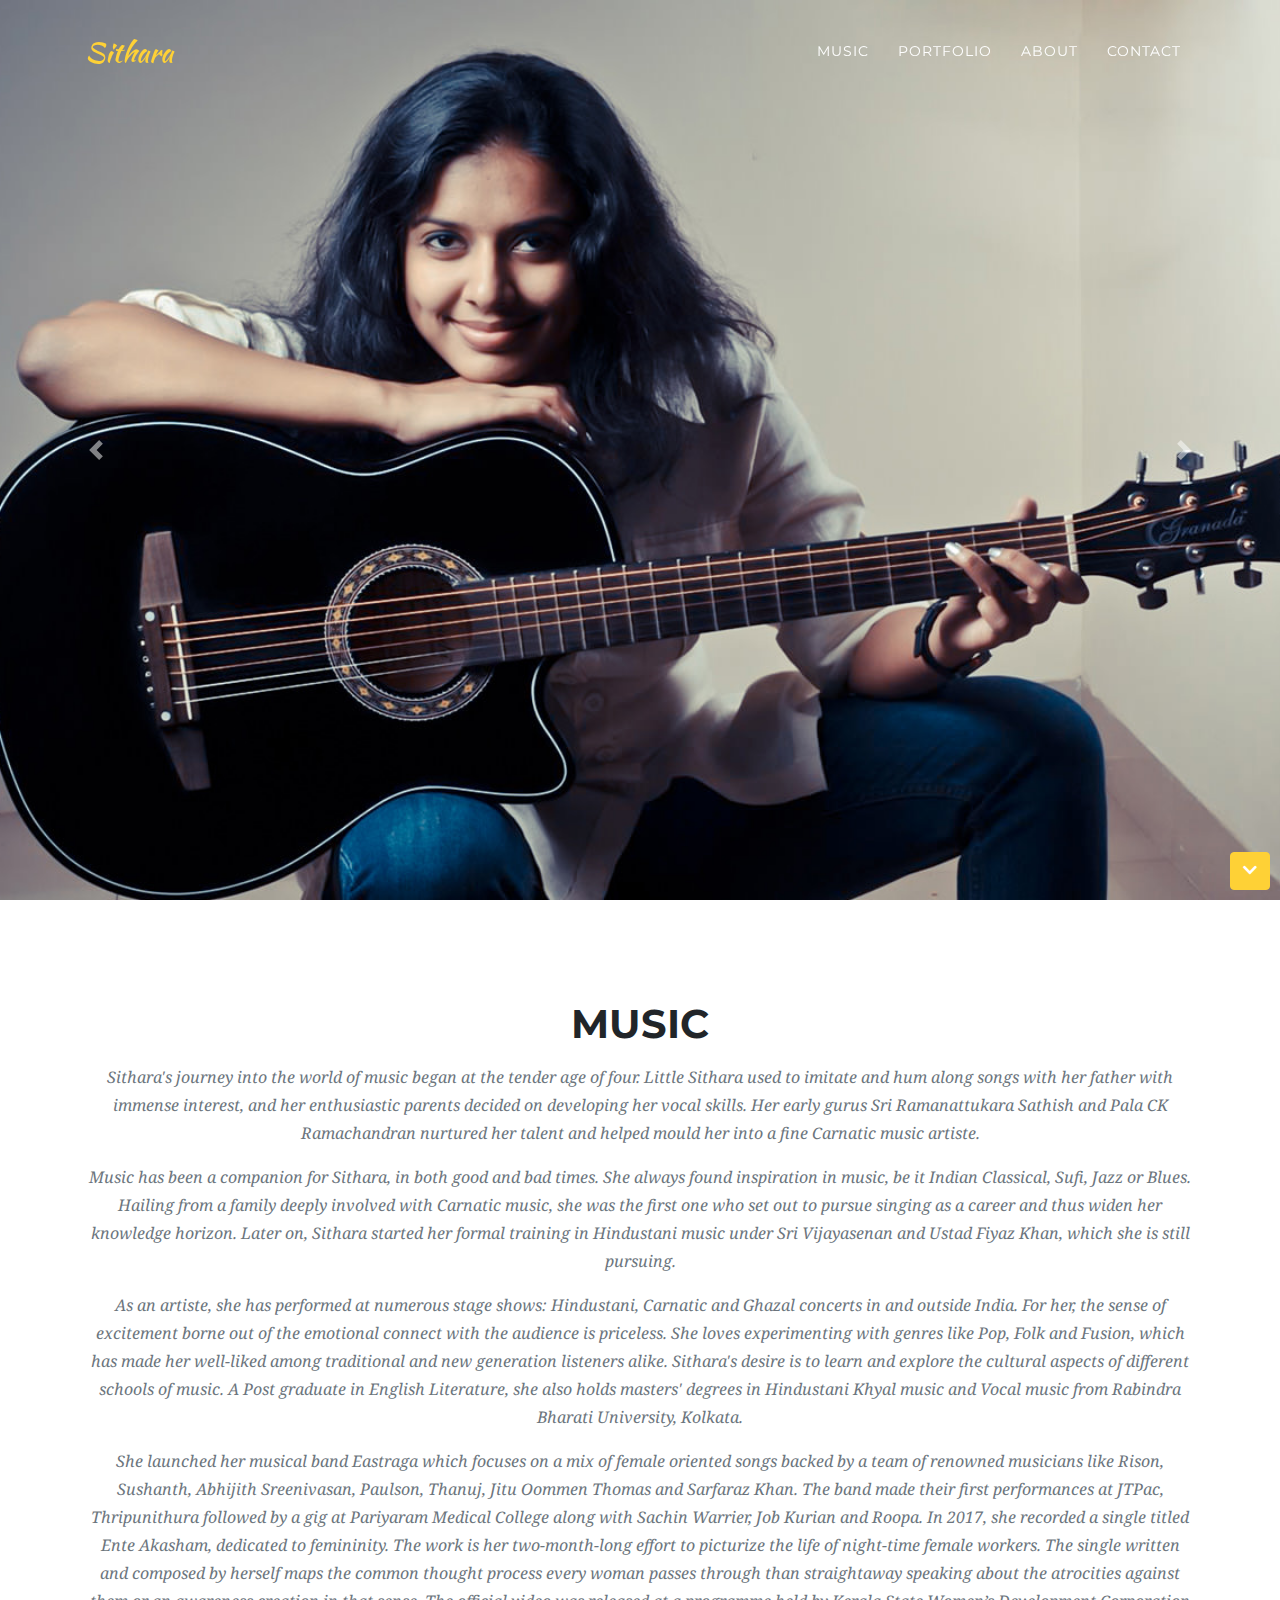
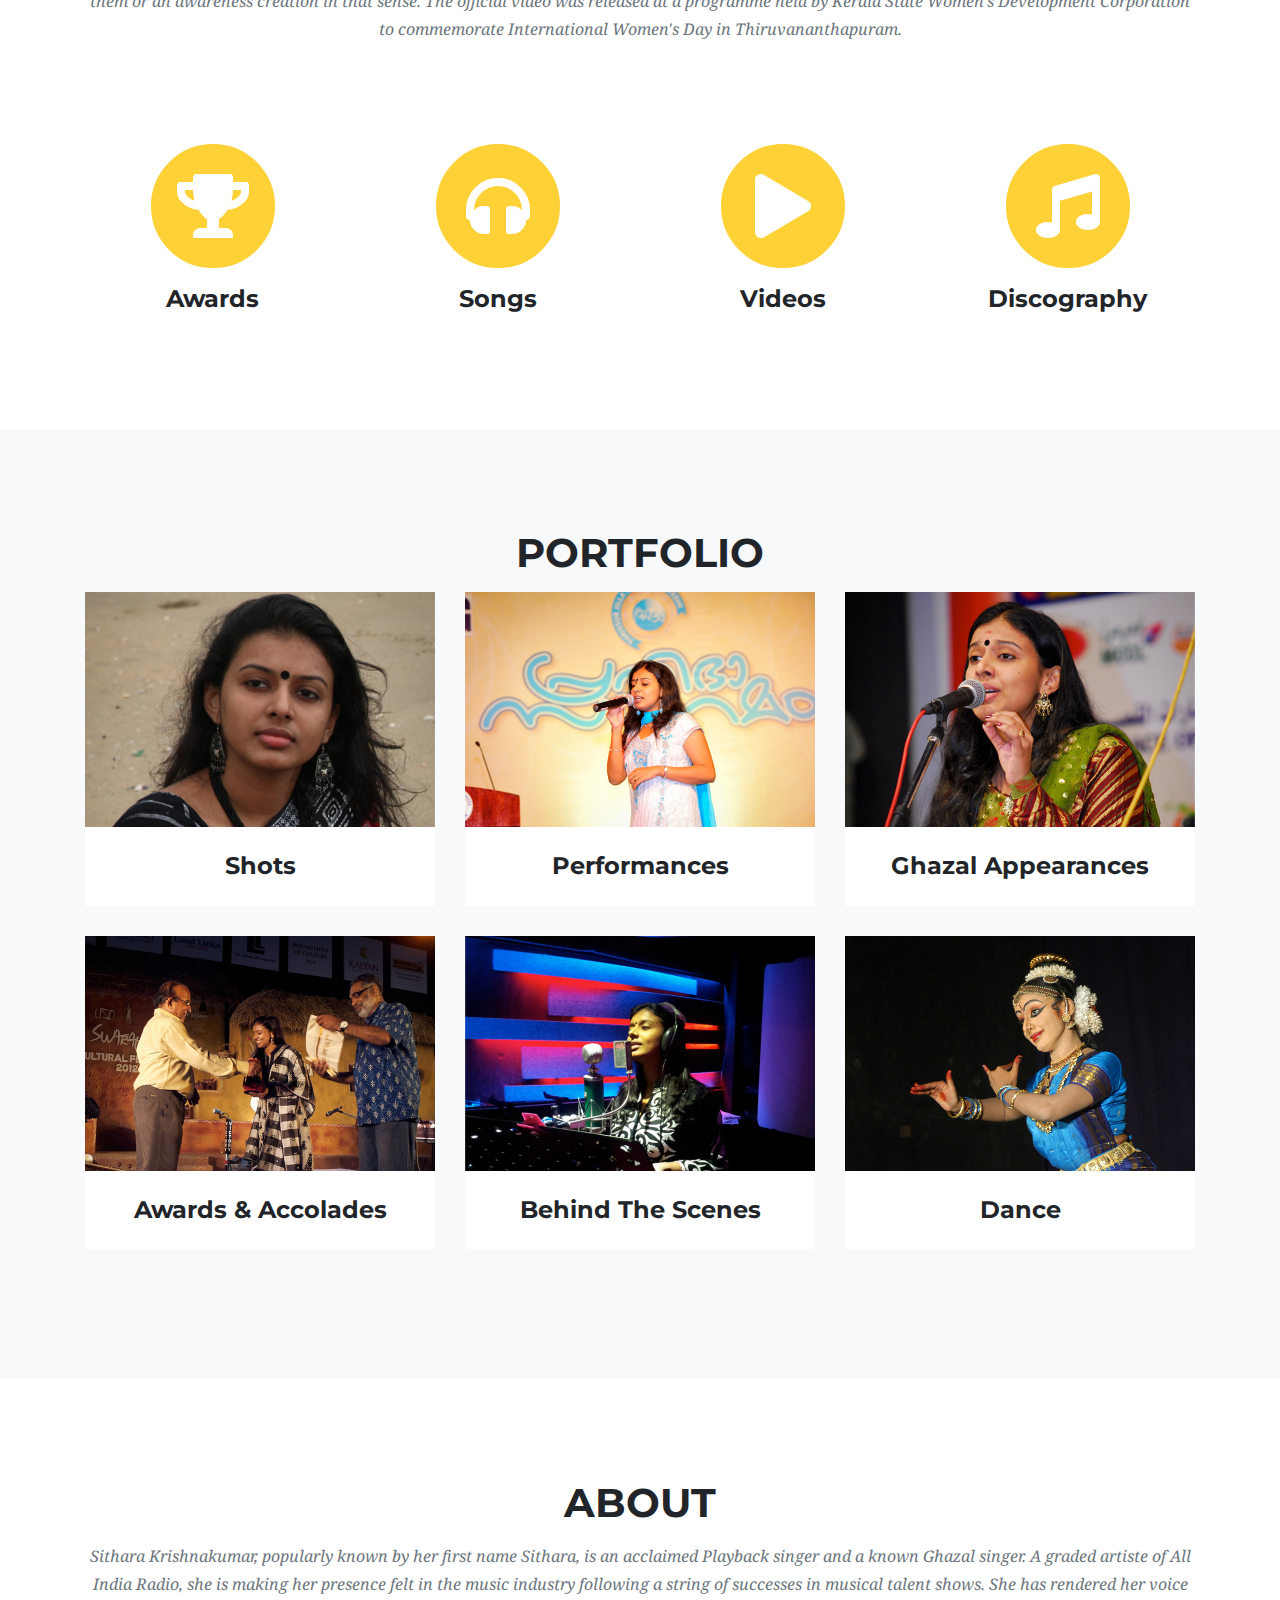
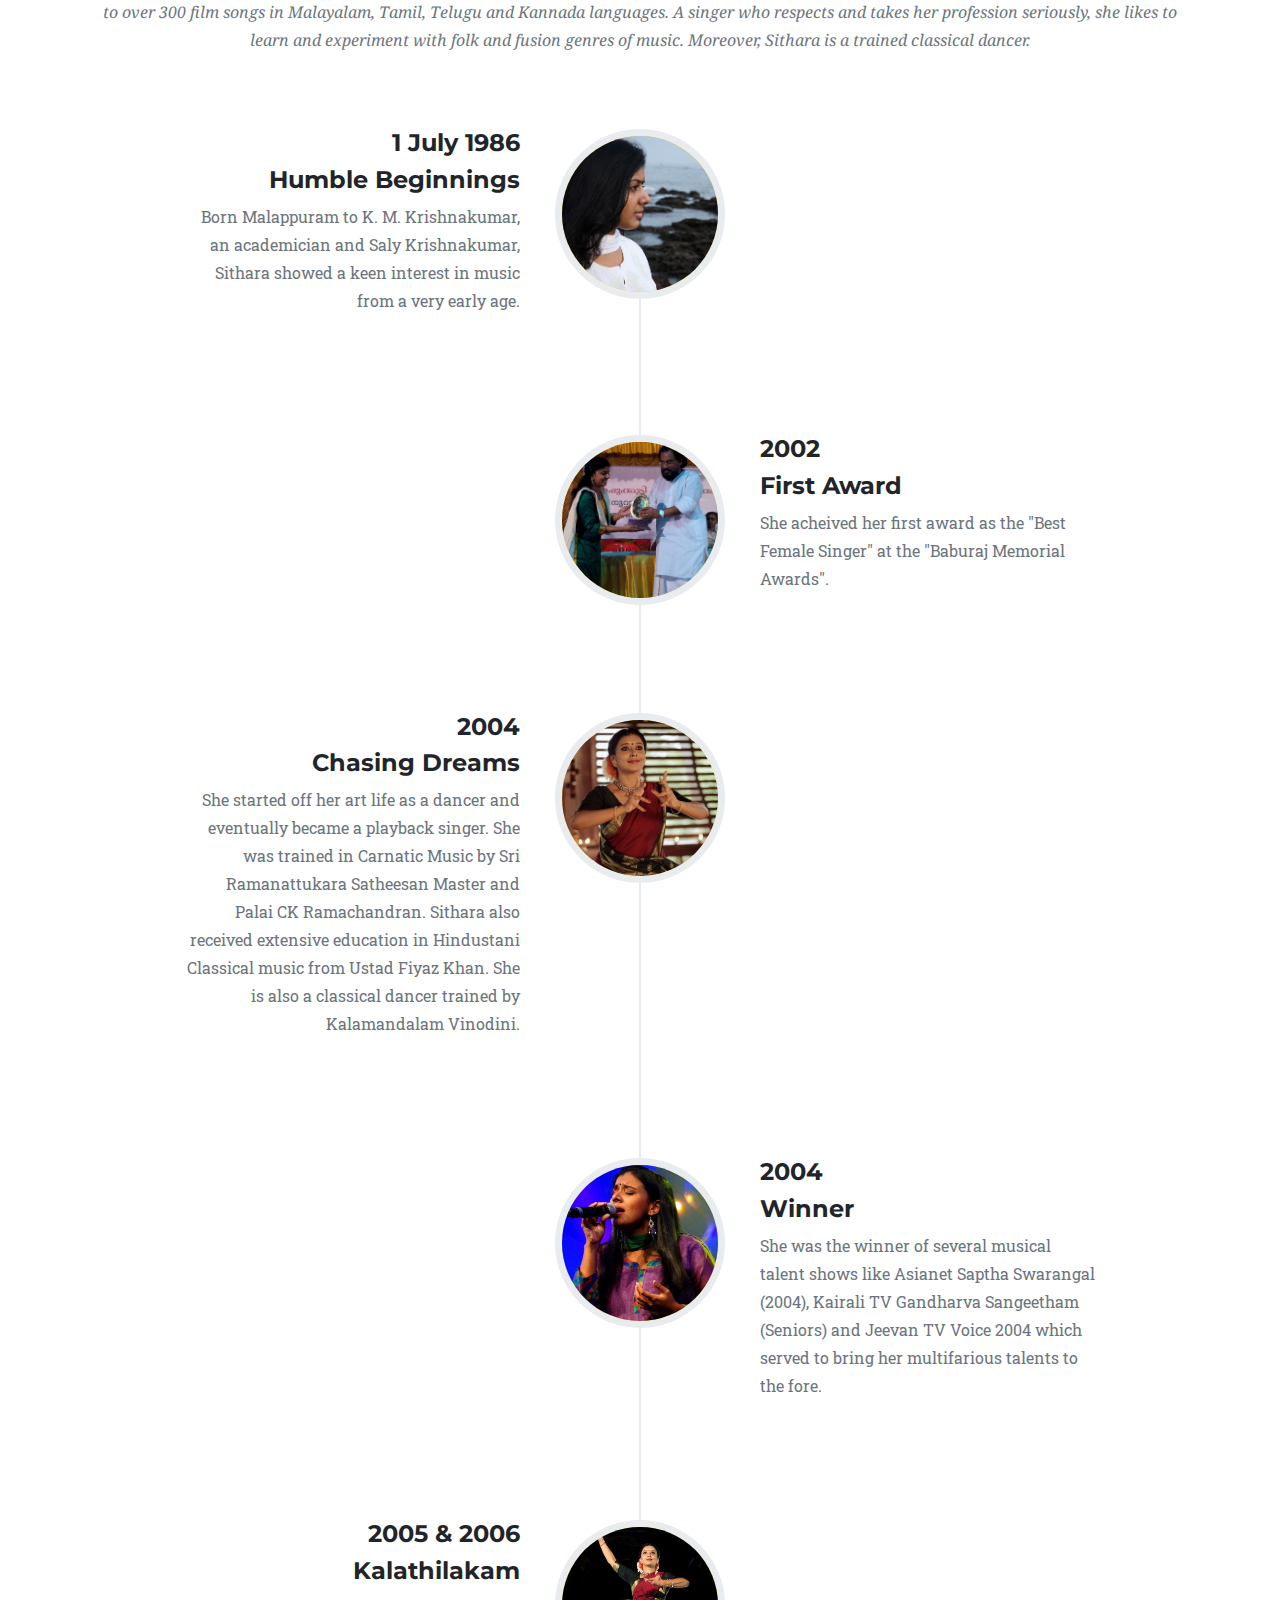
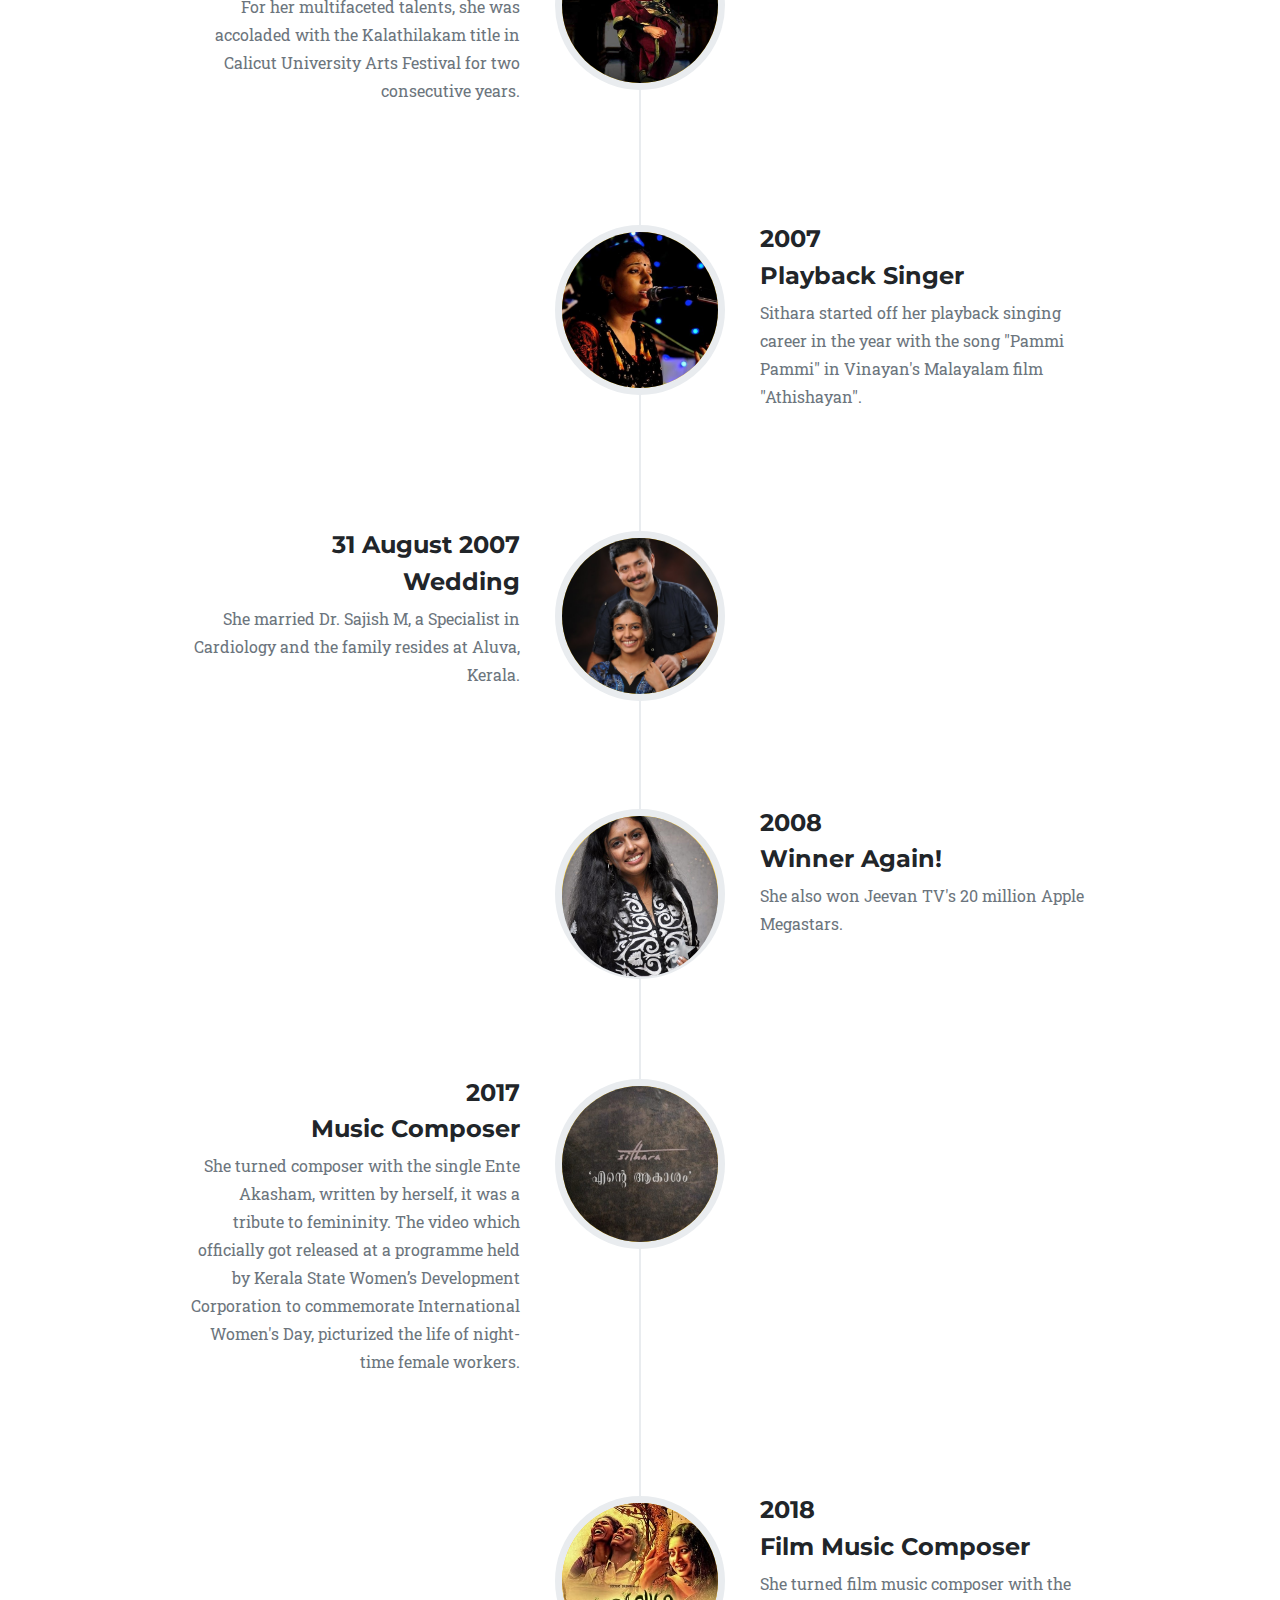
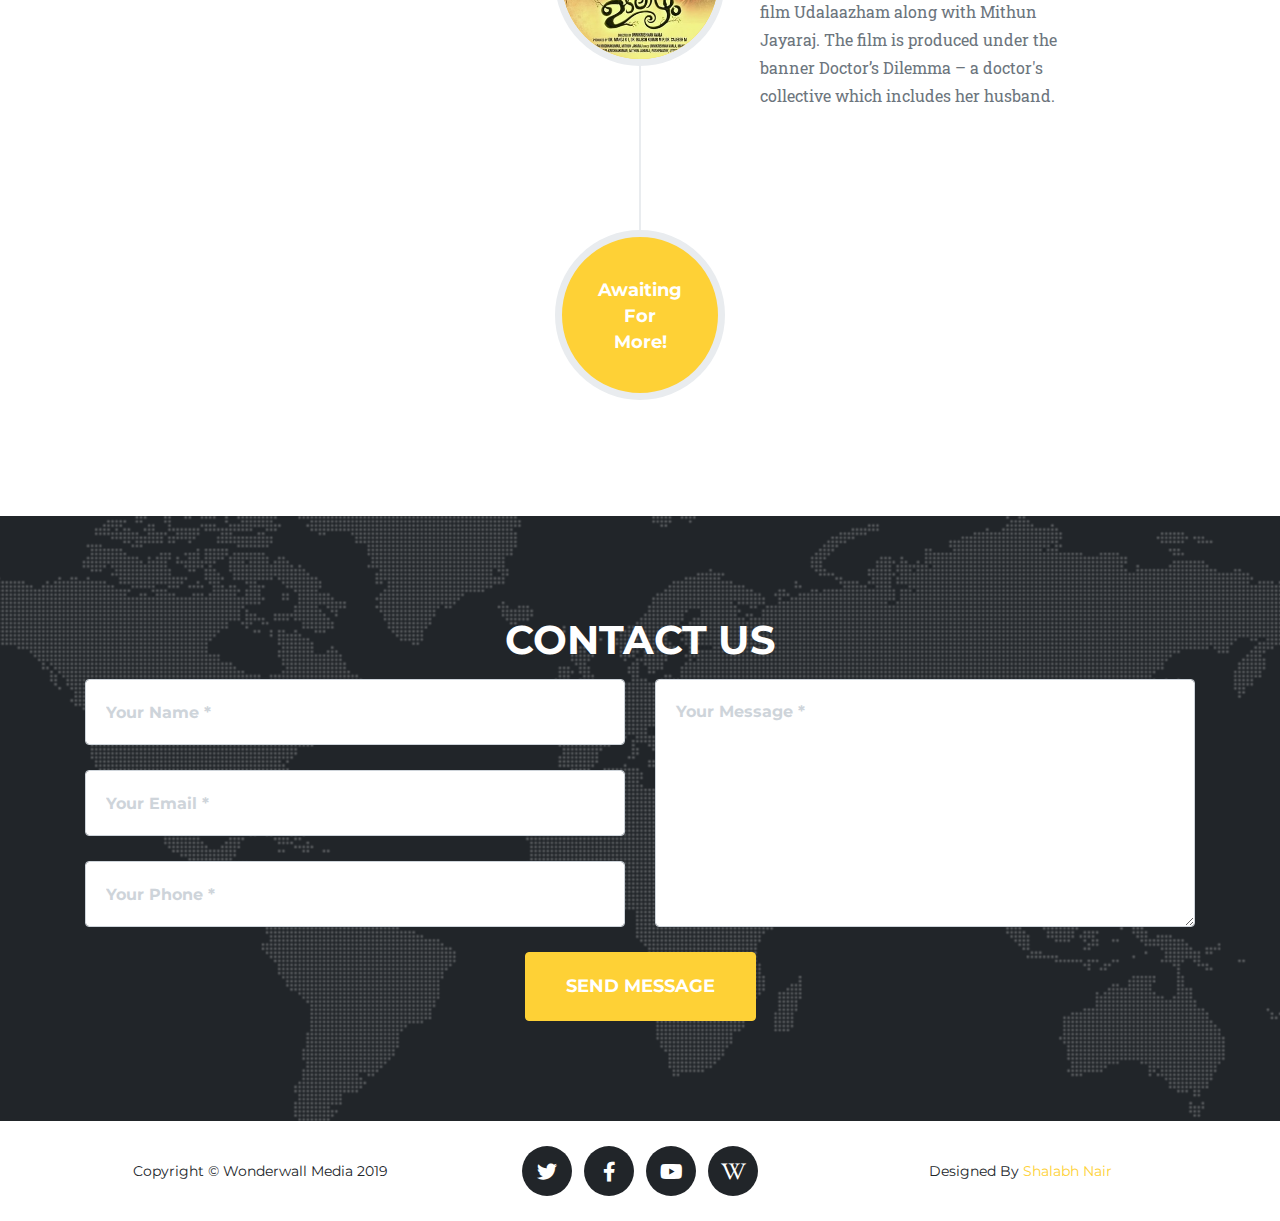
==== commit b1873997: "Add files via upload" ====
--- a/index.html
+++ b/index.html
@@ -150,6 +150,24 @@
       </div>
       <!-- Slide Eleven - Set the background image for this slide in the line below -->
       <div class="carousel-item" style="background-image: url('./img/slide/p11.jpg')">
+        <div class="carousel-caption d-md-block">
+         
+        </div>
+      </div>
+      <!-- Slide Twelve - Set the background image for this slide in the line below -->
+      <div class="carousel-item" style="background-image: url('./img/slide/p12.jpg')">
+        <div class="carousel-caption d-md-block">
+          
+        </div>
+      </div>
+	  <!-- Slide Thirteen - Set the background image for this slide in the line below -->
+      <div class="carousel-item" style="background-image: url('./img/slide/p13.jpg')">
+        <div class="carousel-caption d-md-block">
+          
+        </div>
+      </div>
+      <!-- Slide Fourteen - Set the background image for this slide in the line below -->
+      <div class="carousel-item" style="background-image: url('./img/slide/p14.jpg')">
         <div class="carousel-caption d-md-block">
          
         </div>
@@ -1621,6 +1639,106 @@
 					<div class="col-lg-3 col-md-4 col-6">
 					<a href="#" class="d-block mb-4 image">
 							<img class="img-fluid" src="img/shots/sithara_portrait_20.jpg" alt="">
+						</a>
+					</div>
+					<div class="col-lg-3 col-md-4 col-6">
+					<a href="#" class="d-block mb-4 image">
+							<img class="img-fluid" src="img/shots/sithara_portrait_21.jpg" alt="">
+						</a>
+					</div>
+					<div class="col-lg-3 col-md-4 col-6">
+					<a href="#" class="d-block mb-4 image">
+							<img class="img-fluid h-100" src="img/shots/sithara_portrait_22.jpg" alt="">
+						</a>
+					</div>
+					<div class="col-lg-3 col-md-4 col-6">
+					<a href="#" class="d-block mb-4 image">
+							<img class="img-fluid h-100" src="img/shots/sithara_portrait_23.jpg" alt="">
+						</a>
+					</div>
+					<div class="col-lg-3 col-md-4 col-6">
+					<a href="#" class="d-block mb-4 image">
+							<img class="img-fluid h-100" src="img/shots/sithara_portrait_24.jpg" alt="">
+						</a>
+					</div>
+					<div class="col-lg-3 col-md-4 col-6">
+					<a href="#" class="d-block mb-4 image">
+							<img class="img-fluid" src="img/shots/sithara_portrait_25.jpg" alt="">
+						</a>
+					</div>
+					<div class="col-lg-3 col-md-4 col-6">
+					<a href="#" class="d-block mb-4 image">
+							<img class="img-fluid h-100" src="img/shots/sithara_portrait_26.jpg" alt="">
+						</a>
+					</div>
+					<div class="col-lg-3 col-md-4 col-6">
+					<a href="#" class="d-block mb-4 image">
+							<img class="img-fluid h-100" src="img/shots/sithara_portrait_27.jpg" alt="">
+						</a>
+					</div>
+					<div class="col-lg-3 col-md-4 col-6">
+					<a href="#" class="d-block mb-4 image">
+							<img class="img-fluid h-100" src="img/shots/sithara_portrait_28.jpg" alt="">
+						</a>
+					</div>
+					<div class="col-lg-3 col-md-4 col-6">
+					<a href="#" class="d-block mb-4 image">
+							<img class="img-fluid h-100" src="img/shots/sithara_portrait_29.jpg" alt="">
+						</a>
+					</div>
+					<div class="col-lg-3 col-md-4 col-6">
+					<a href="#" class="d-block mb-4 image">
+							<img class="img-fluid h-100" src="img/shots/sithara_portrait_30.jpg" alt="">
+						</a>
+					</div>
+					<div class="col-lg-3 col-md-4 col-6">
+					<a href="#" class="d-block mb-4 image">
+							<img class="img-fluid" src="img/shots/sithara_portrait_31.jpg" alt="">
+						</a>
+					</div>
+					<div class="col-lg-3 col-md-4 col-6">
+					<a href="#" class="d-block mb-4 image">
+							<img class="img-fluid" src="img/shots/sithara_portrait_32.jpg" alt="">
+						</a>
+					</div>
+					<div class="col-lg-3 col-md-4 col-6">
+					<a href="#" class="d-block mb-4 image">
+							<img class="img-fluid" src="img/shots/sithara_portrait_33.jpg" alt="">
+						</a>
+					</div>
+					<div class="col-lg-3 col-md-4 col-6">
+					<a href="#" class="d-block mb-4 image">
+							<img class="img-fluid" src="img/shots/sithara_portrait_34.jpg" alt="">
+						</a>
+					</div>
+					<div class="col-lg-3 col-md-4 col-6">
+					<a href="#" class="d-block mb-4 image">
+							<img class="img-fluid" src="img/shots/sithara_portrait_35.jpg" alt="">
+						</a>
+					</div>
+					<div class="col-lg-3 col-md-4 col-6">
+					<a href="#" class="d-block mb-4 image">
+							<img class="img-fluid" src="img/shots/sithara_portrait_36.jpg" alt="">
+						</a>
+					</div>
+					<div class="col-lg-3 col-md-4 col-6">
+					<a href="#" class="d-block mb-4 image">
+							<img class="img-fluid h-100" src="img/shots/sithara_portrait_37.jpg" alt="">
+						</a>
+					</div>
+					<div class="col-lg-3 col-md-4 col-6">
+					<a href="#" class="d-block mb-4 image">
+							<img class="img-fluid h-100" src="img/shots/sithara_portrait_38.jpg" alt="">
+						</a>
+					</div>
+					<div class="col-lg-3 col-md-4 col-6">
+					<a href="#" class="d-block mb-4 image">
+							<img class="img-fluid h-100" src="img/shots/sithara_portrait_39.jpg" alt="">
+						</a>
+					</div>
+					<div class="col-lg-3 col-md-4 col-6">
+					<a href="#" class="d-block mb-4 image">
+							<img class="img-fluid h-100" src="img/shots/sithara_portrait_40.jpg" alt="">
 						</a>
 					</div>
 				</div> 
--- a/css/agency.css
+++ b/css/agency.css
@@ -34,7 +34,7 @@
 .year,.award,.award-name {
     font-size: 15px;
     text-transform: uppercase;
-    padding: 7px
+    padding: 7px;
 }
 
 .award-name {
@@ -52,11 +52,59 @@
     padding-right: 15px;
 }
 
+.video-size {
+	width: 780px;
+	height: 315px;
+}
+
+@media (max-width: 900px) {
+	.year,.award,.award-name {
+		font-size: 10px;
+		text-transform: uppercase;
+		padding: 7px;		
+	}
+	
+	#awards-table, #disco-table {
+		width: 100%;
+	}
+	
+	.list-group-item {
+		padding: .75rem 0;
+	}
+	
+	.plNum, .plTitle, .plLength {
+		font-size:10px;
+	}
+	
+	.portfolio-modal .modal-content h2 {
+		font-size: 2em !important;
+	}
+	
+	.video-size {
+		width: 260px;
+		height: 180px;
+	}
+
+	.image img{
+		position:relative !important;
+		height: 150px !important;
+		width: 100% !important;
+	}
+
+	.image{
+		position:relative;
+		overflow:hidden;
+		padding-bottom:0 !important;		
+	}
+
+}
+
 .image{
     position:relative;
     overflow:hidden;
     padding-bottom:100%;
 }
+
 .image img{
     position:absolute;
 }
@@ -746,7 +794,7 @@
   font-family: 'Montserrat', -apple-system, BlinkMacSystemFont, 'Segoe UI', Roboto, 'Helvetica Neue', Arial, sans-serif, 'Apple Color Emoji', 'Segoe UI Emoji', 'Segoe UI Symbol', 'Noto Color Emoji';
 }
 
-.footer ul.quicklinks {
+.footer .quicklinks {
   font-size: 90%;
   line-height: 40px;
   margin-bottom: 0;
